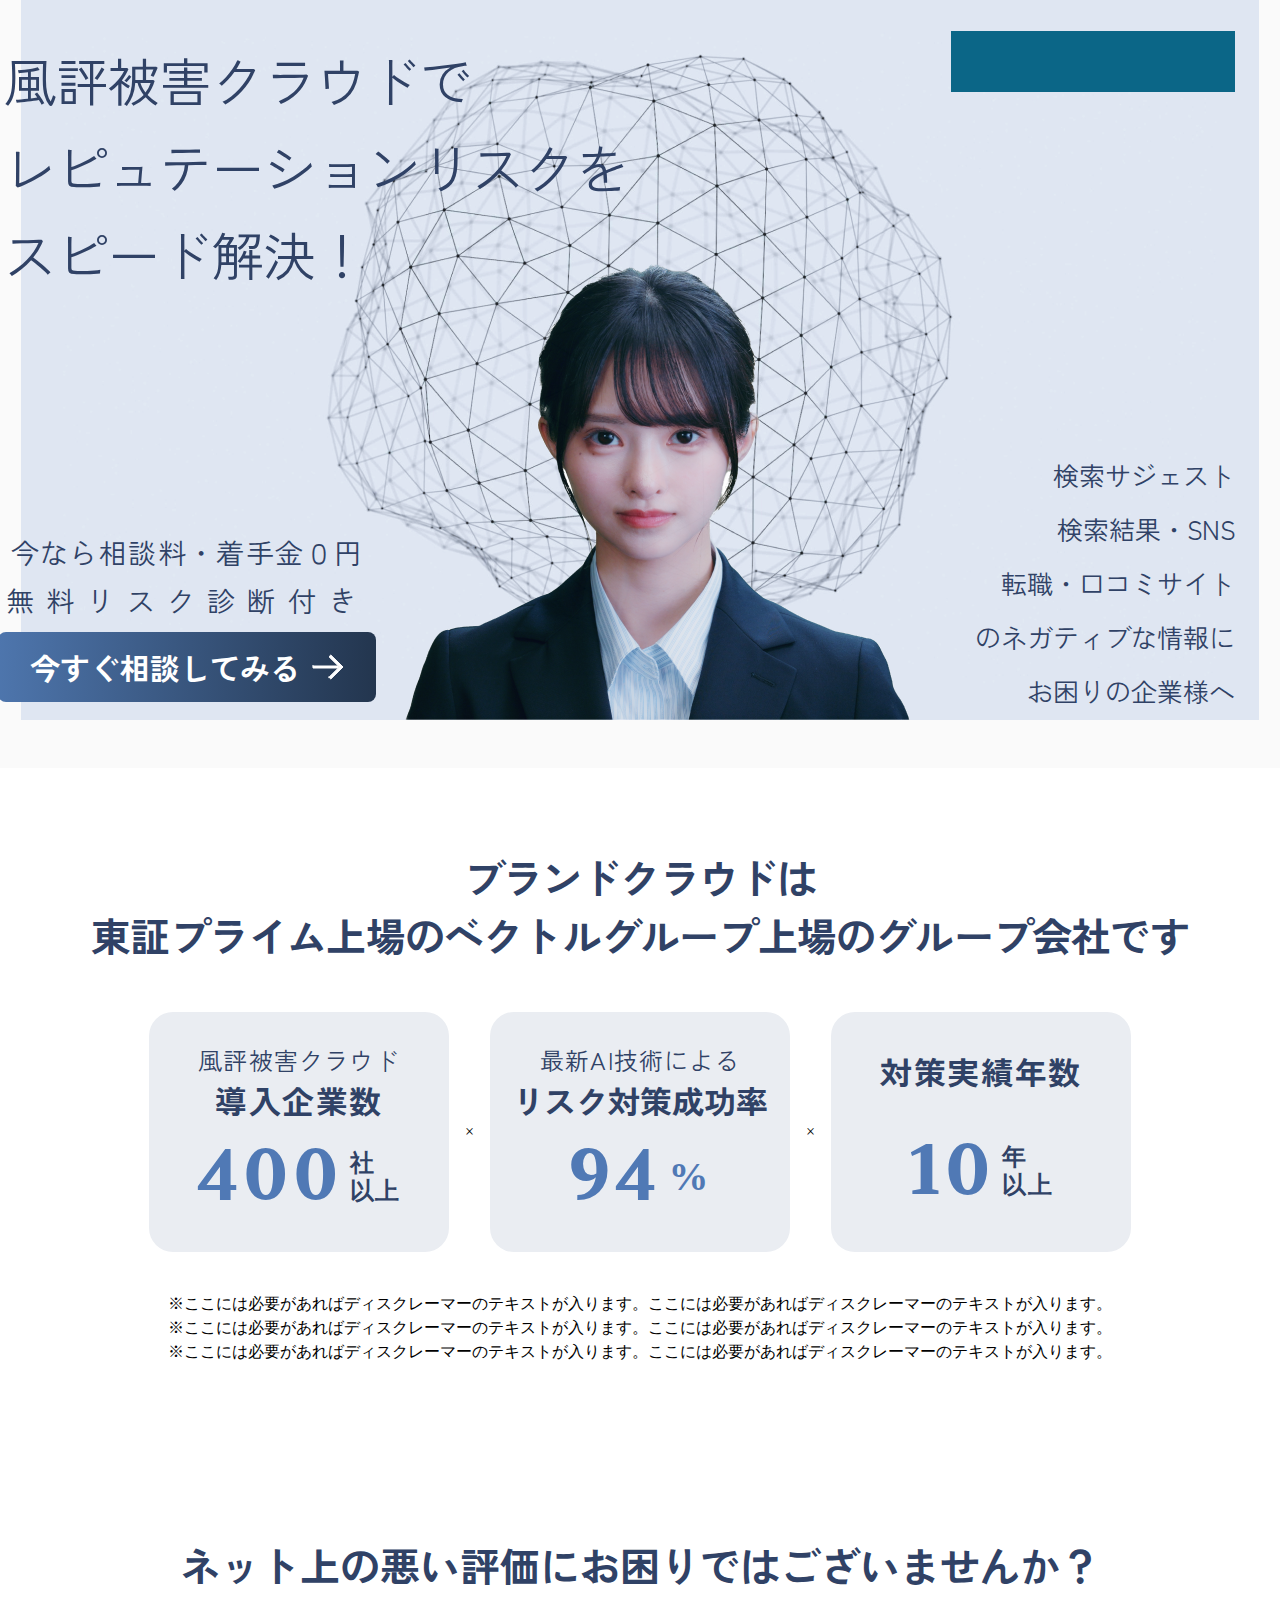
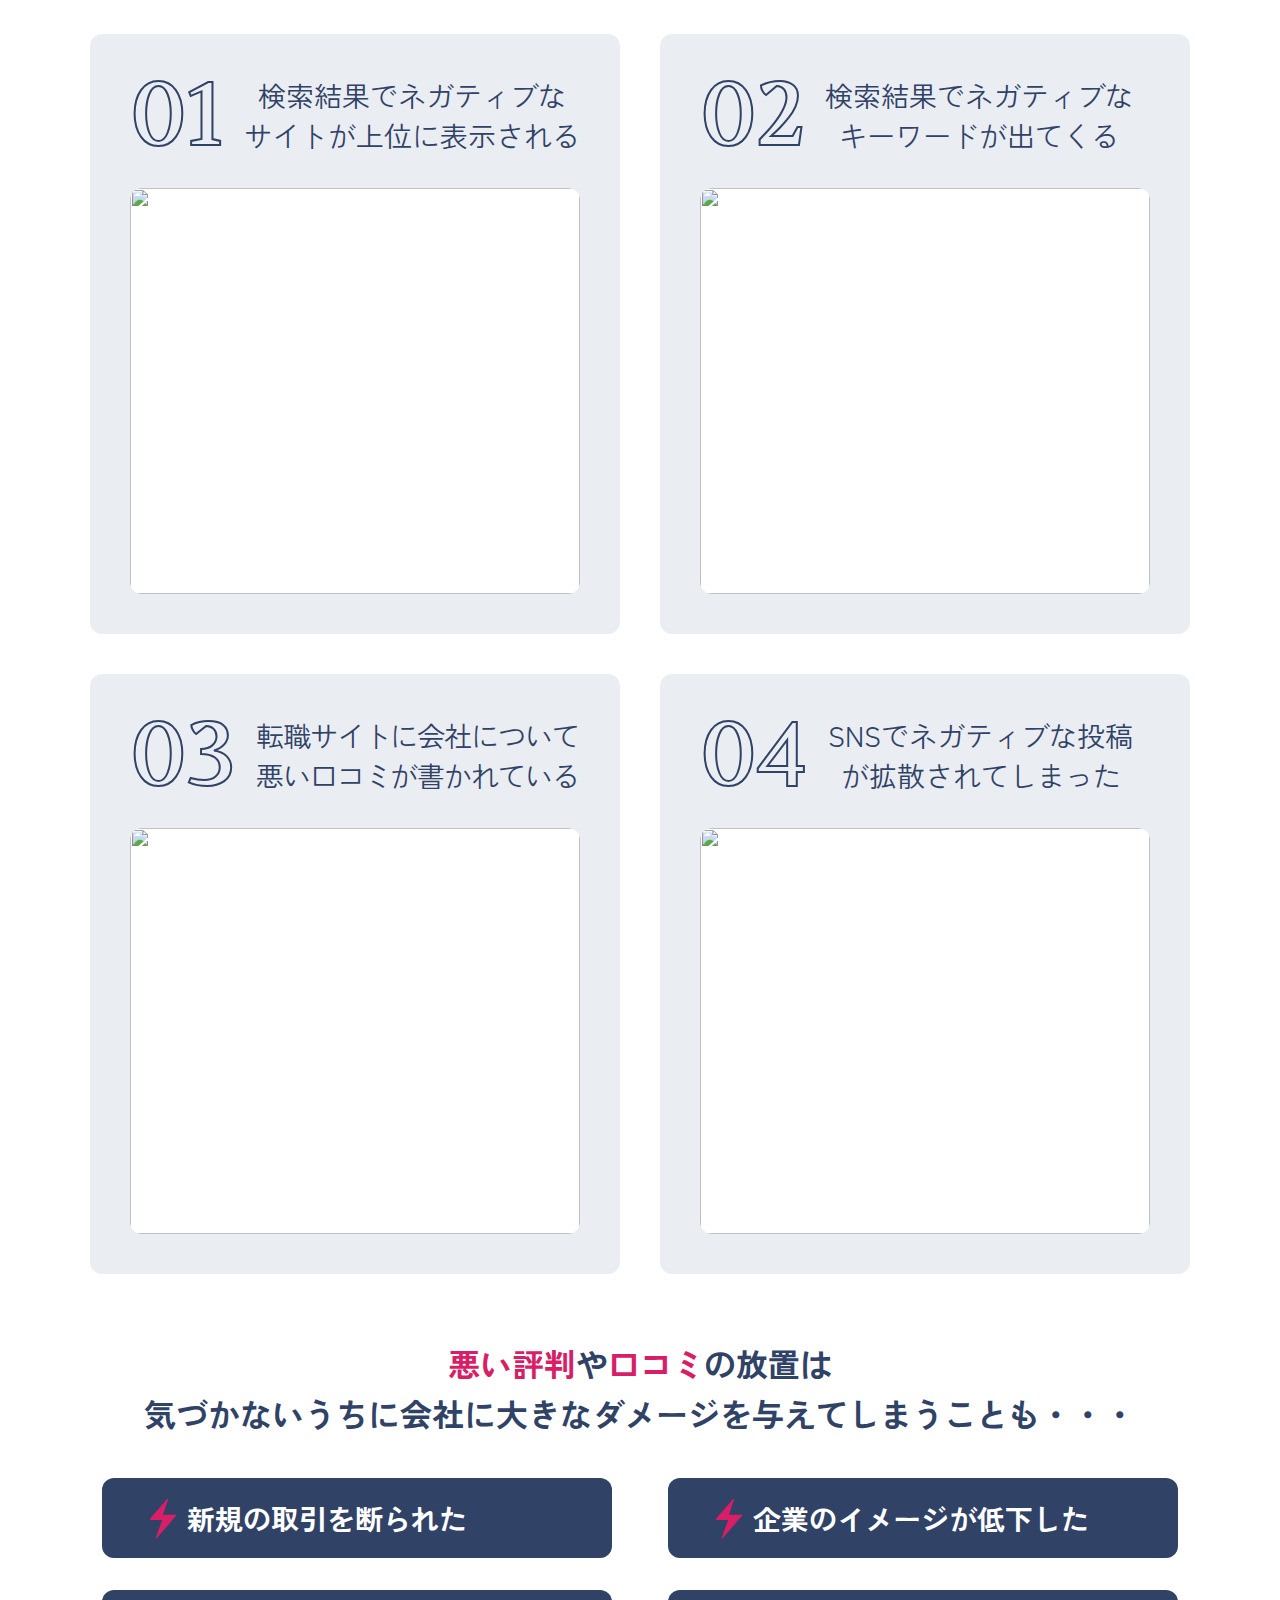
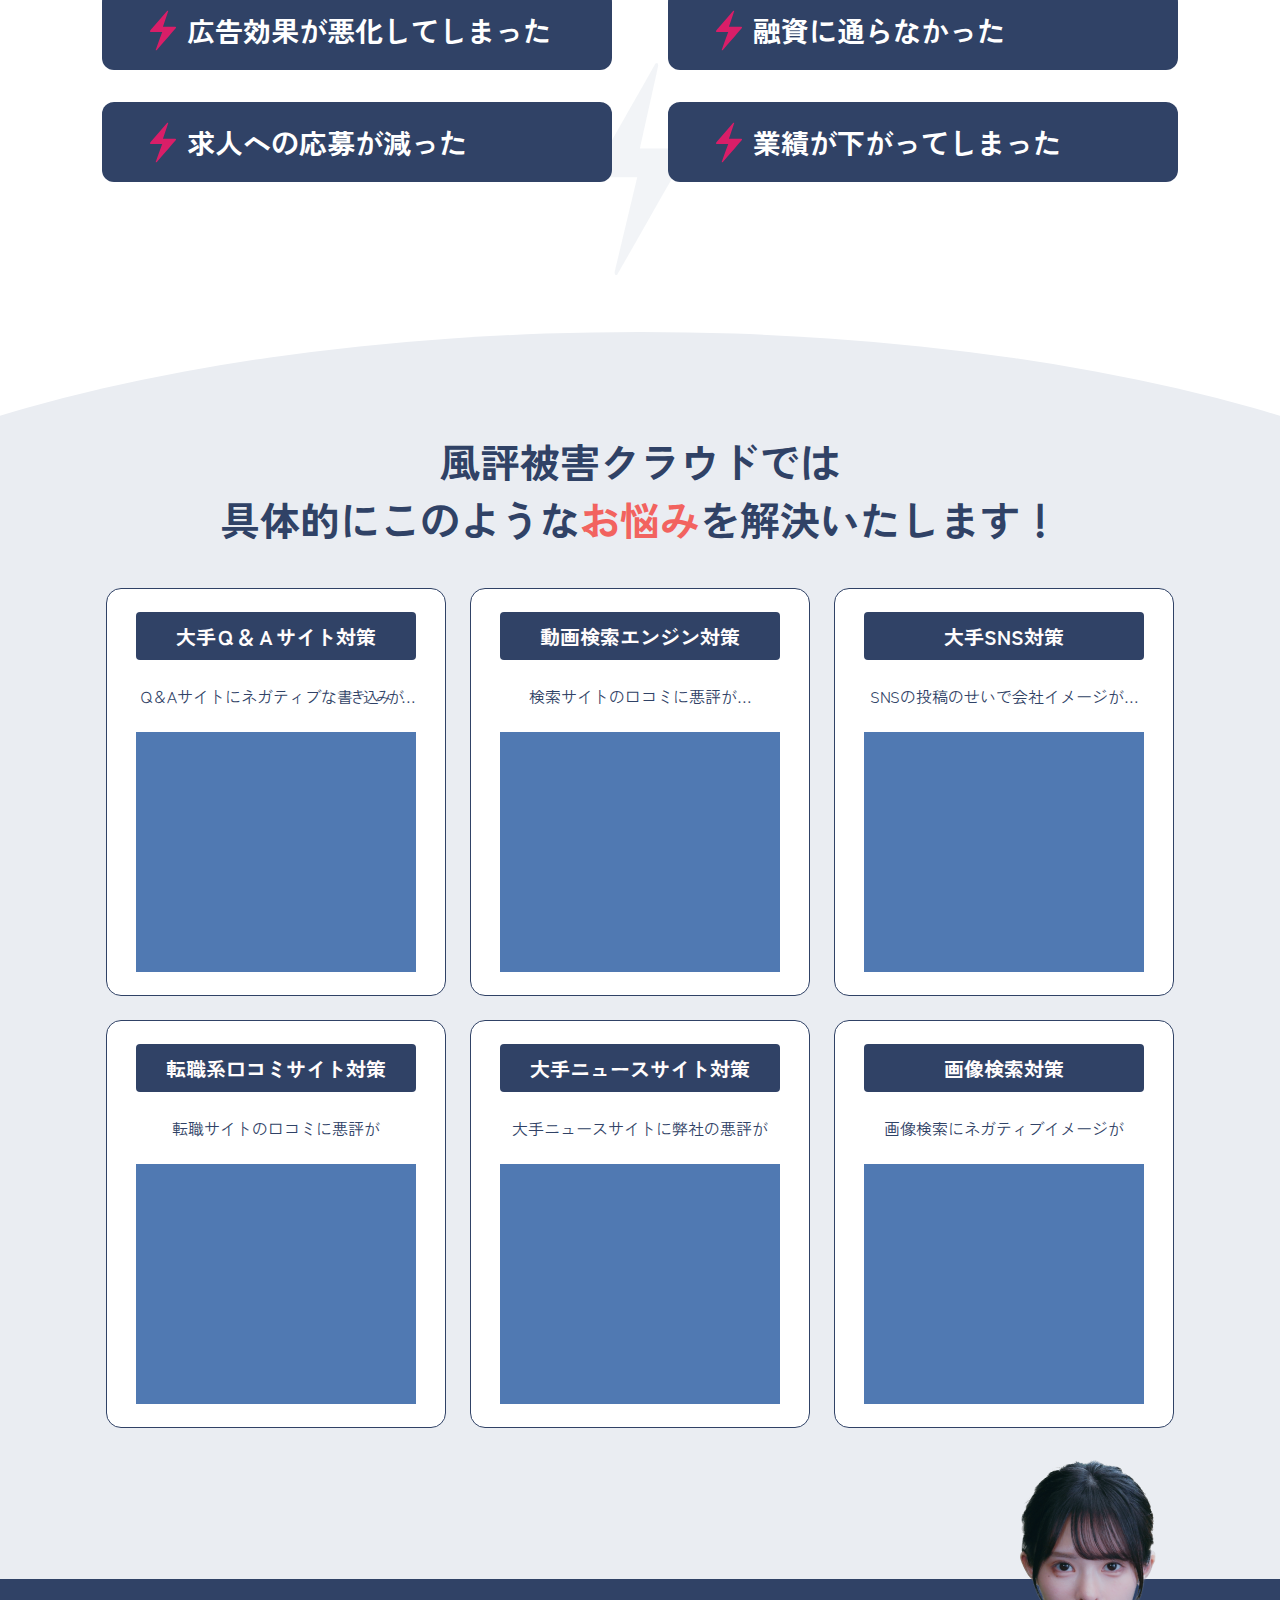
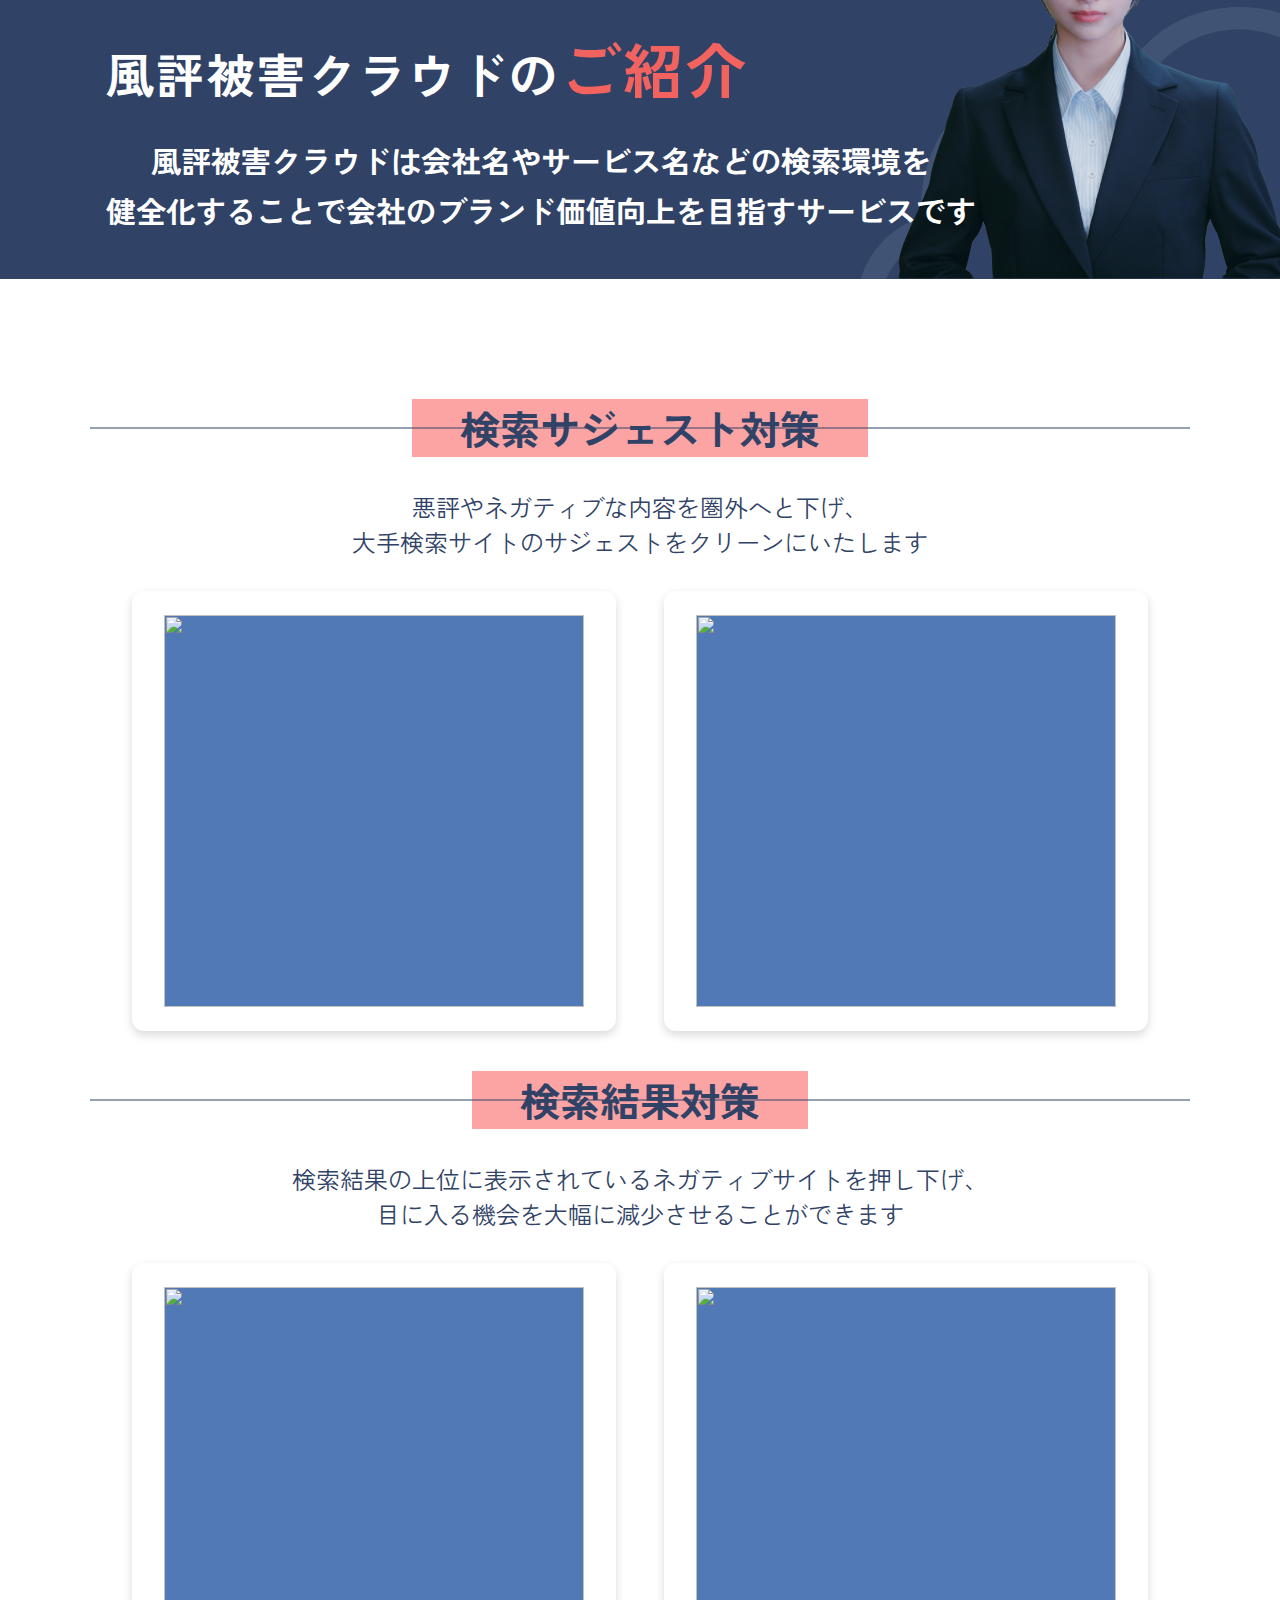
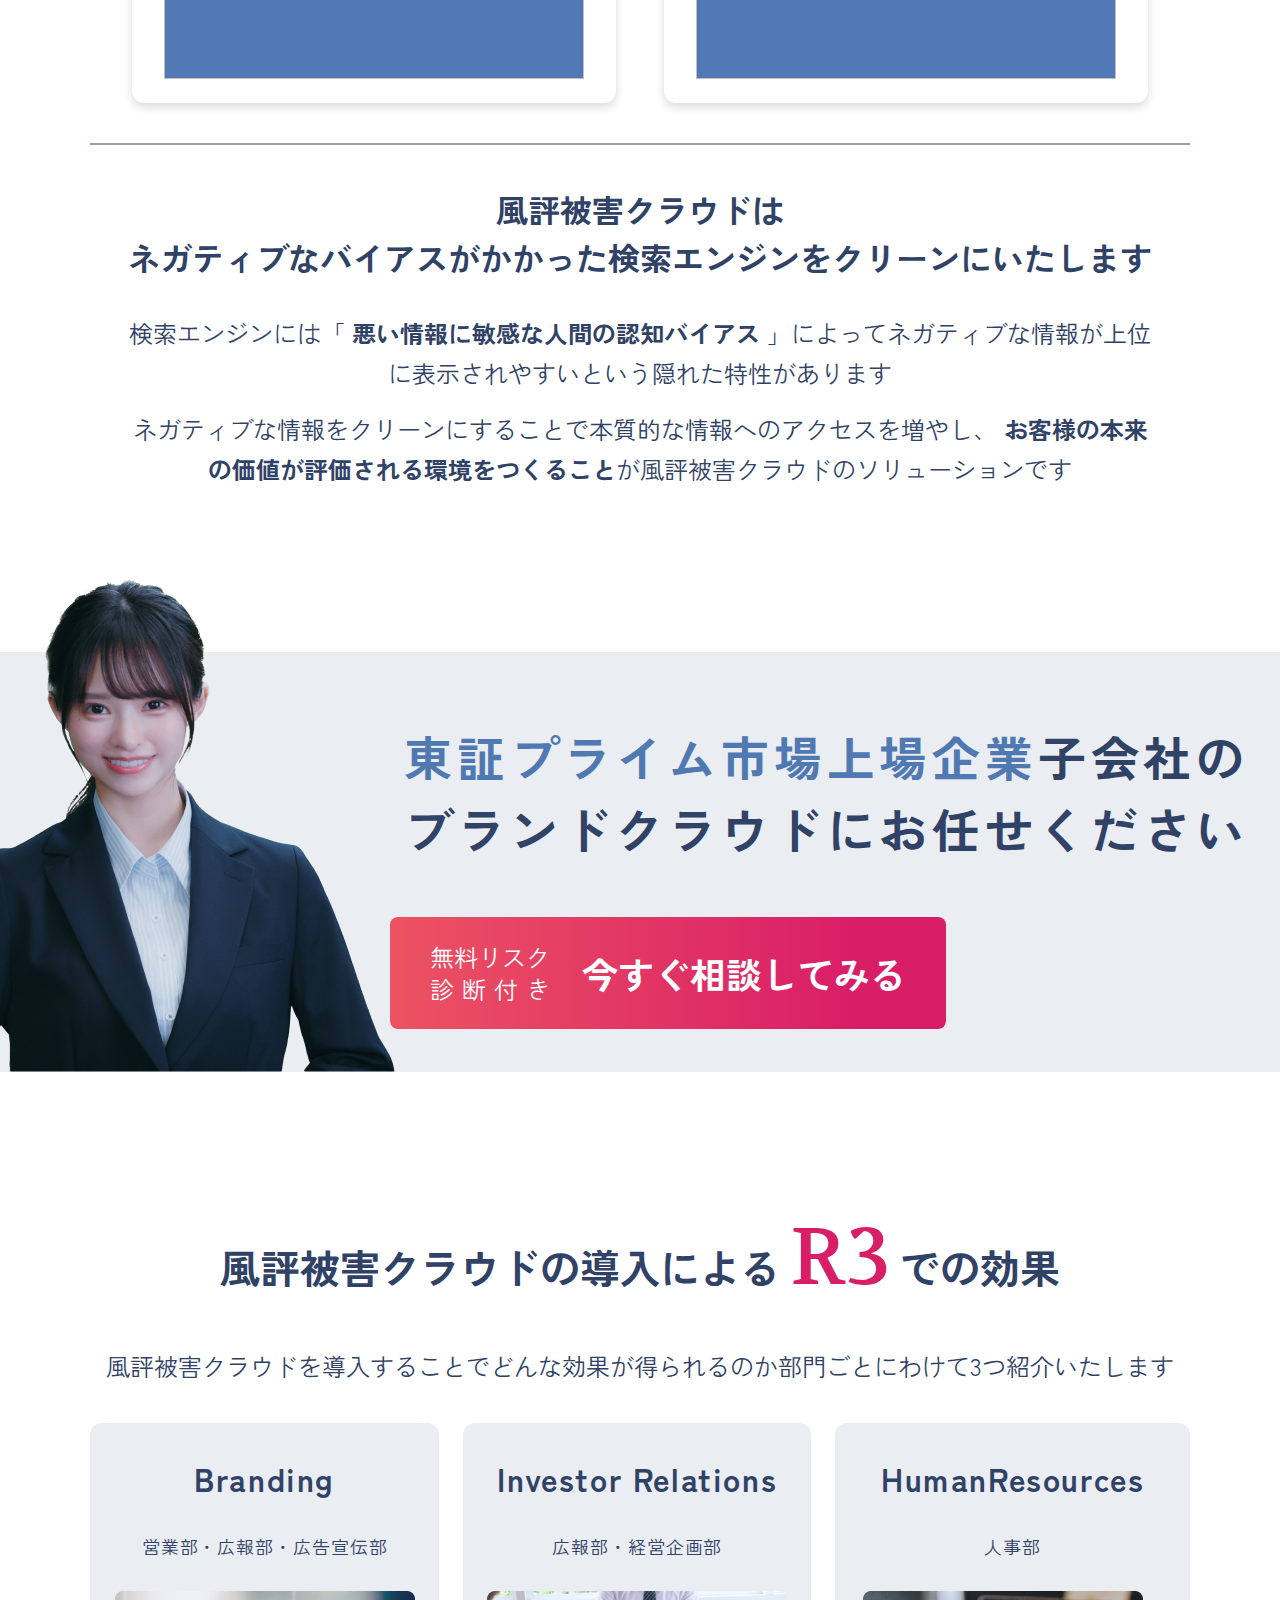
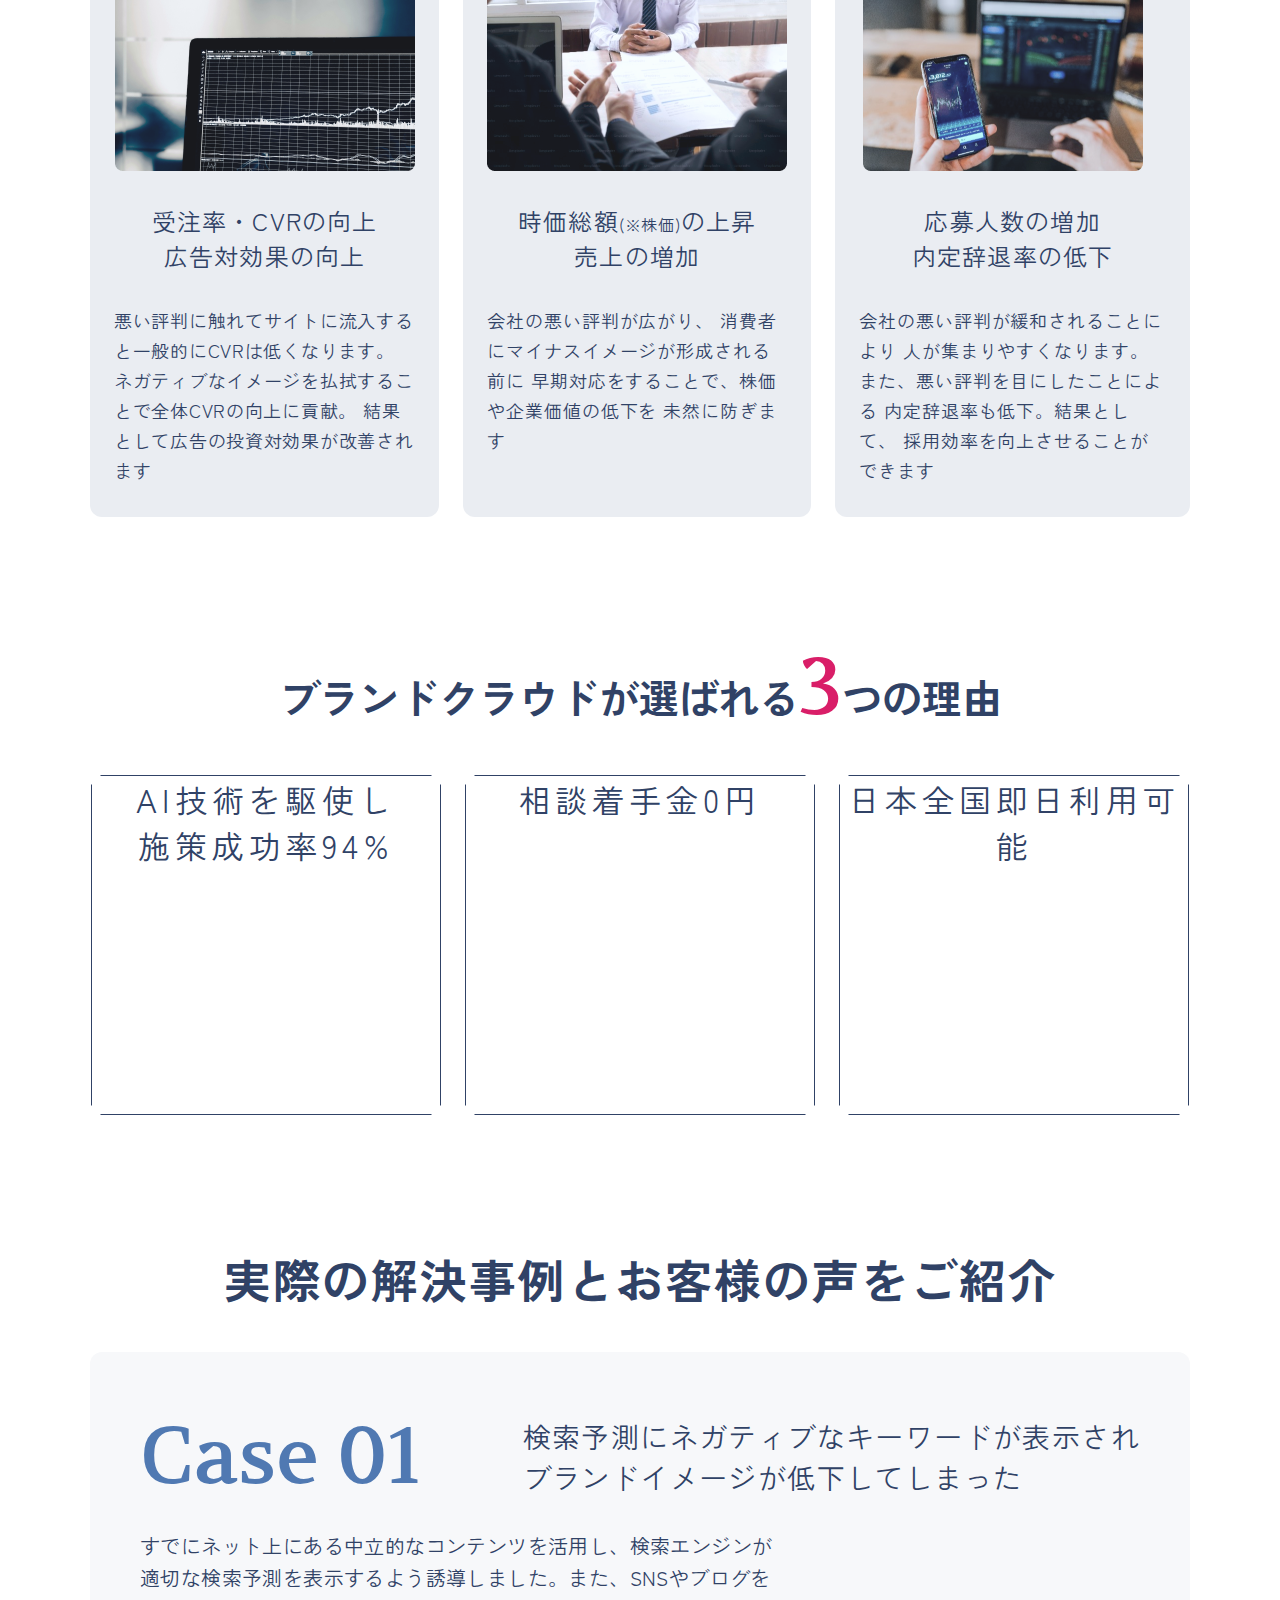
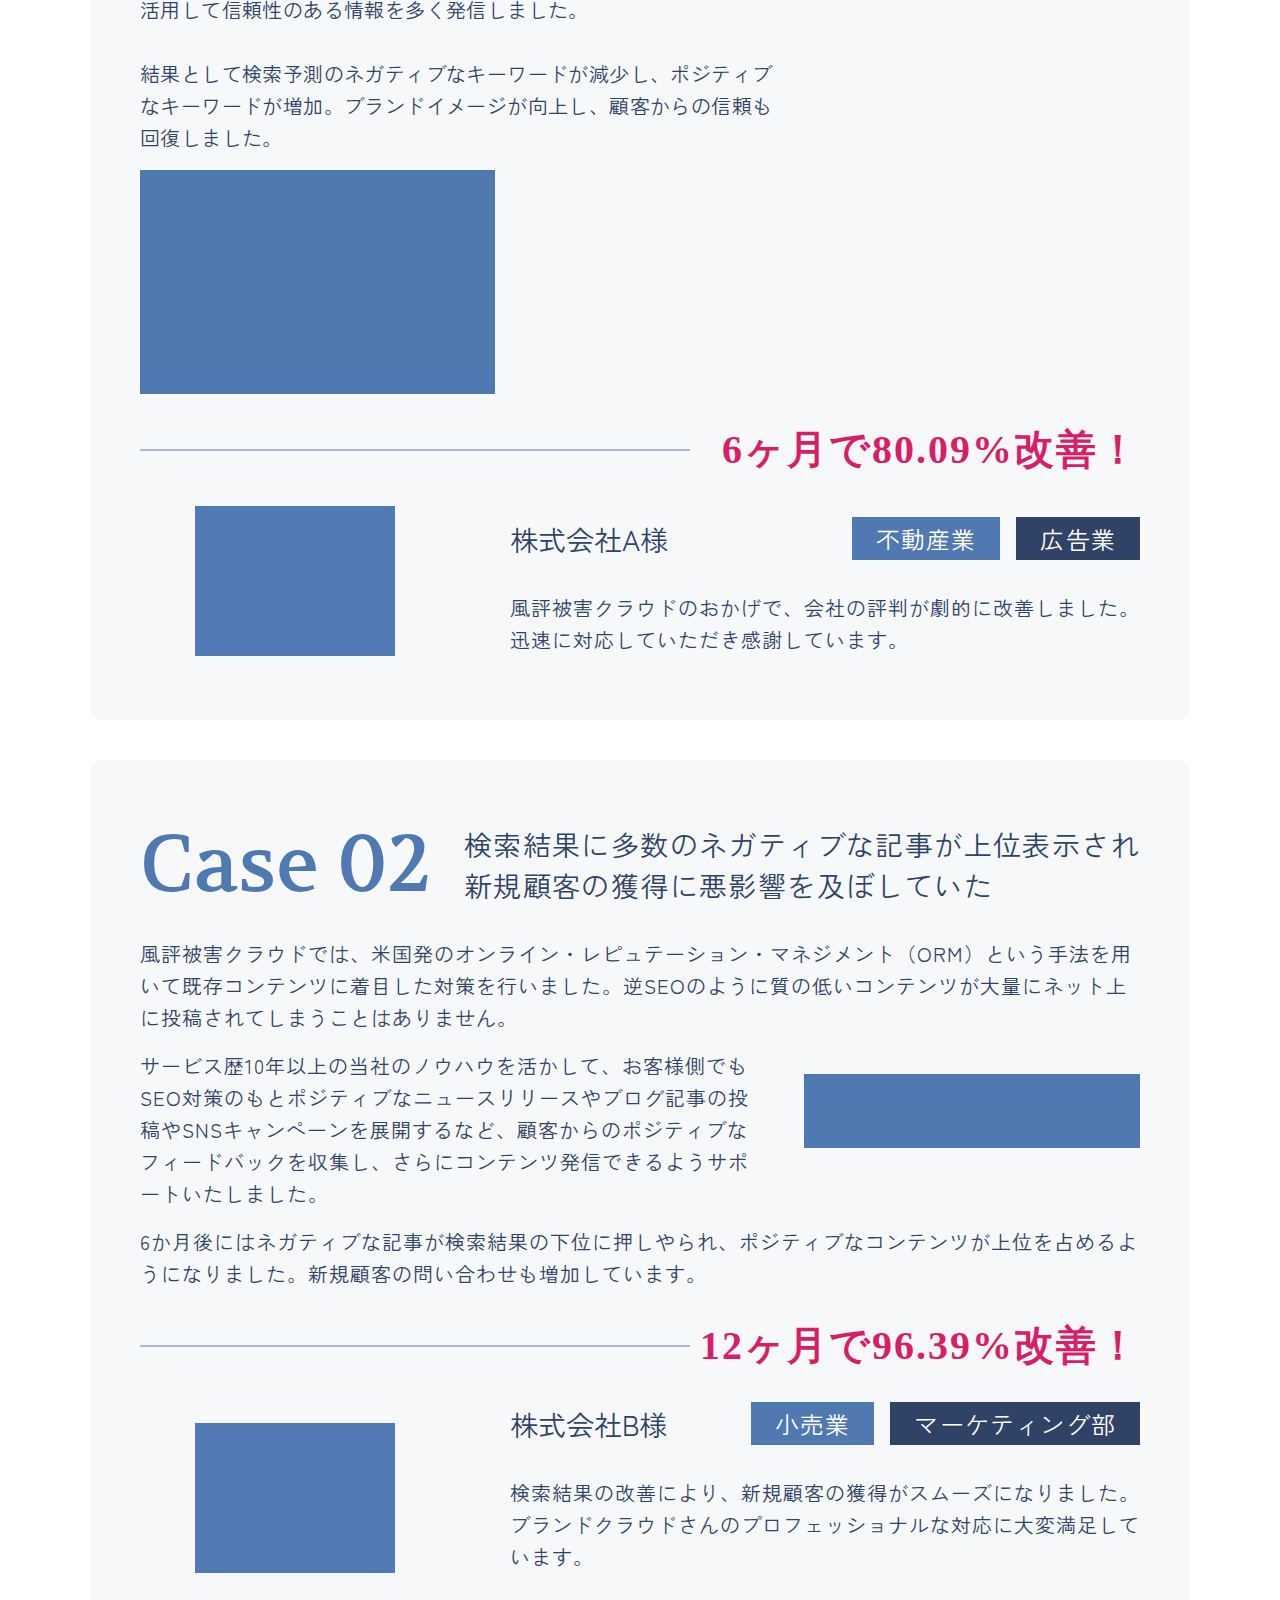
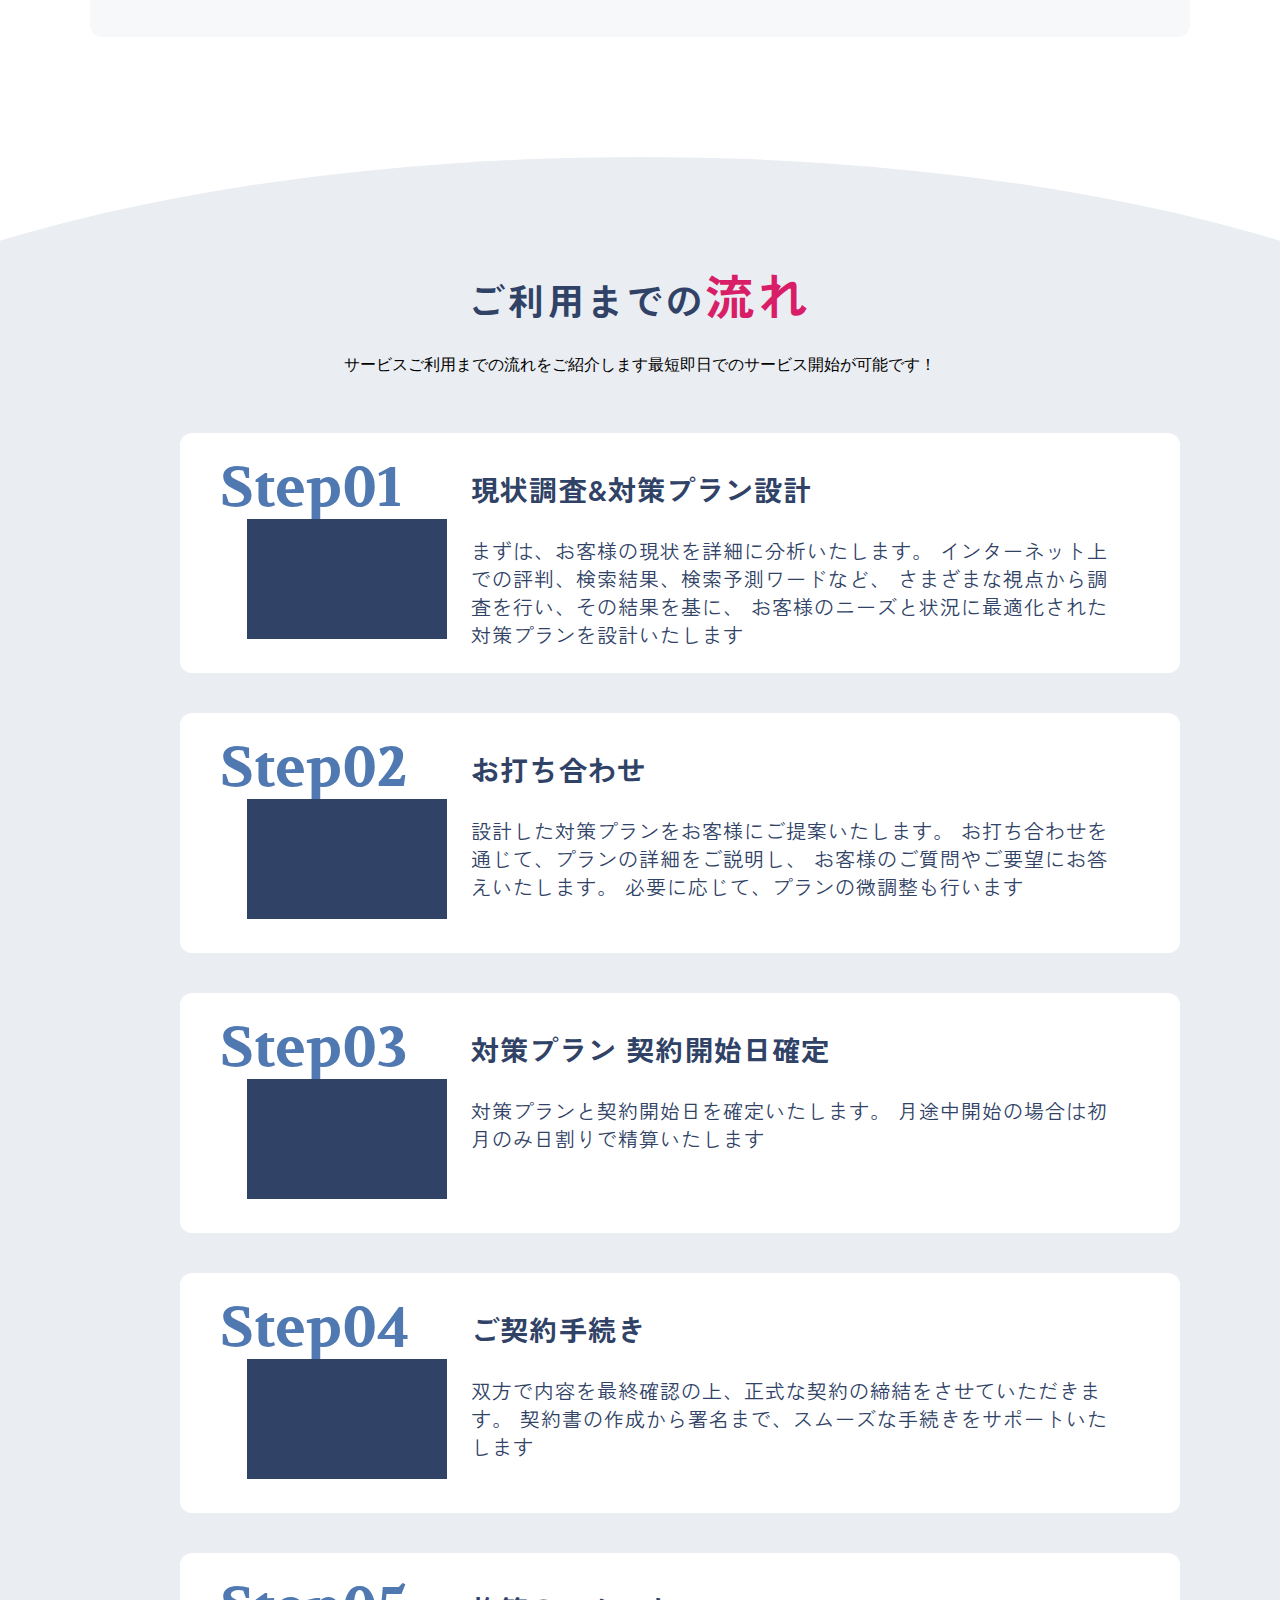
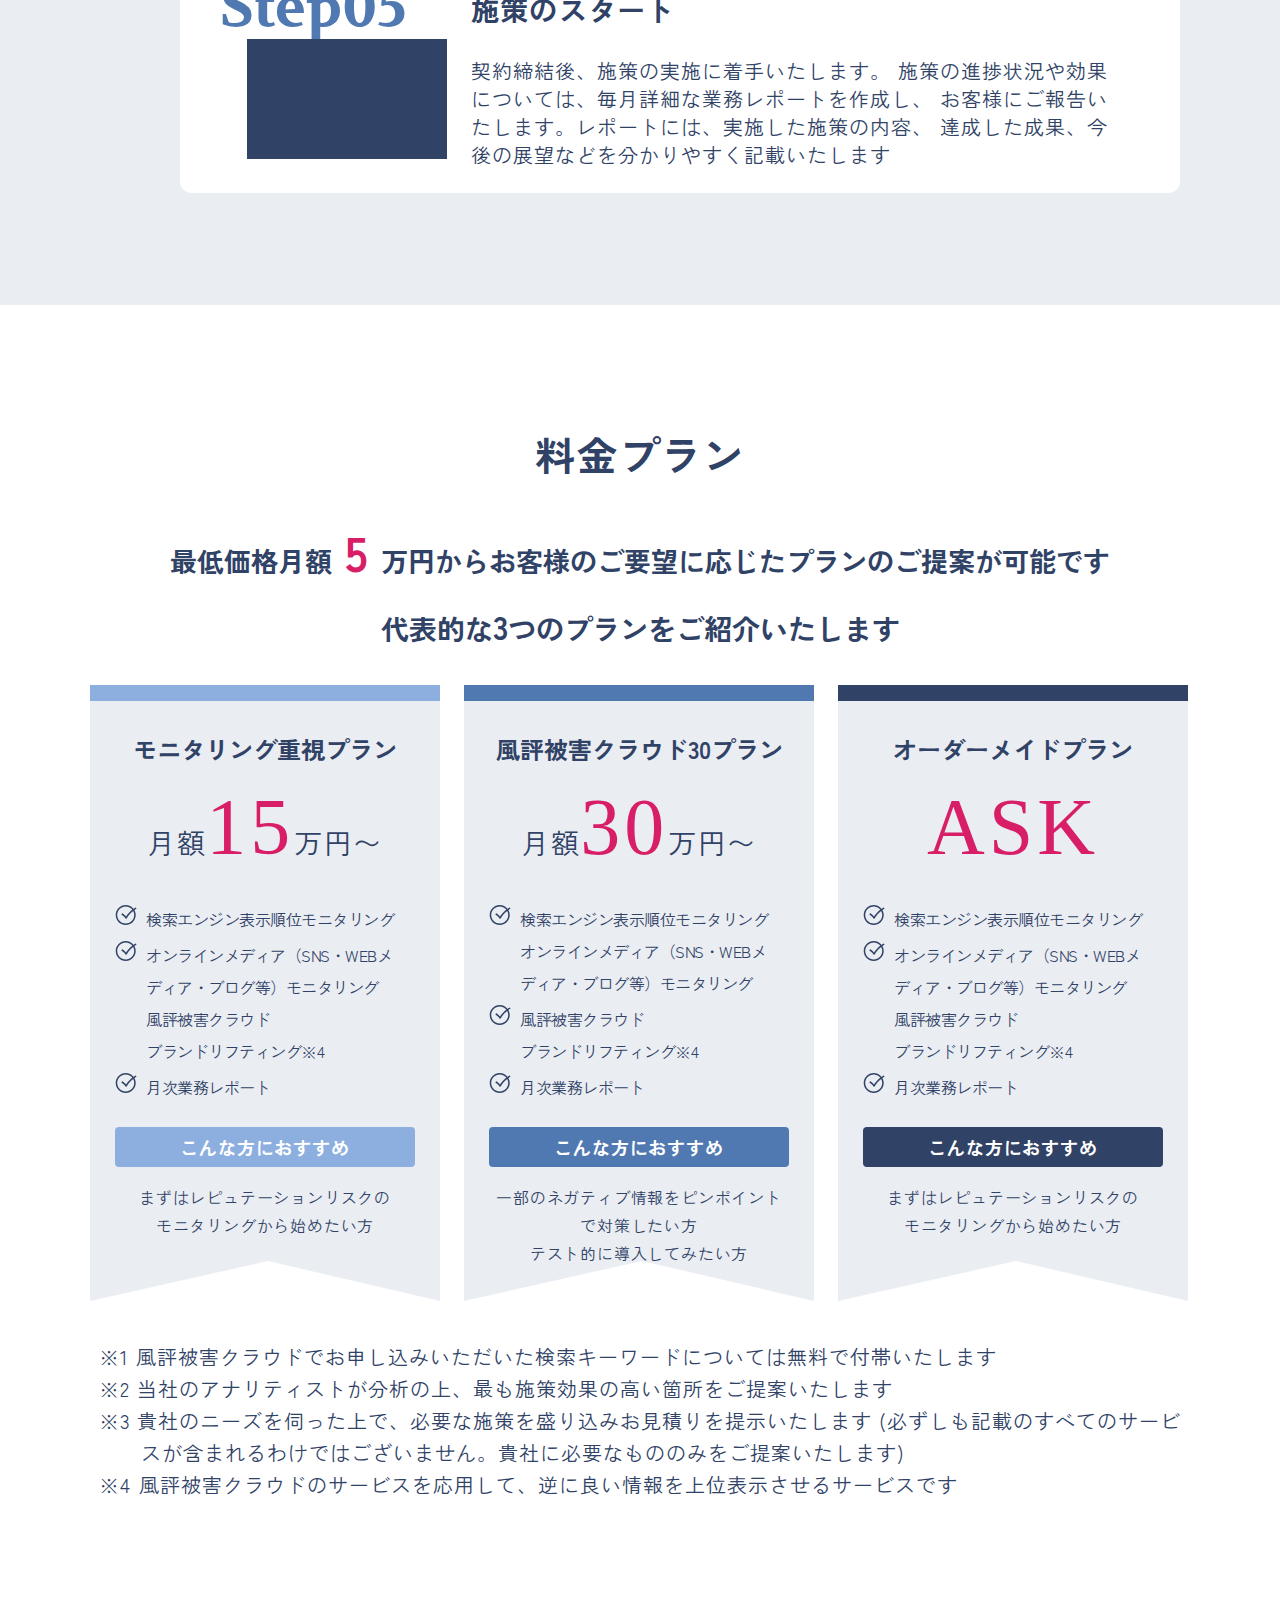
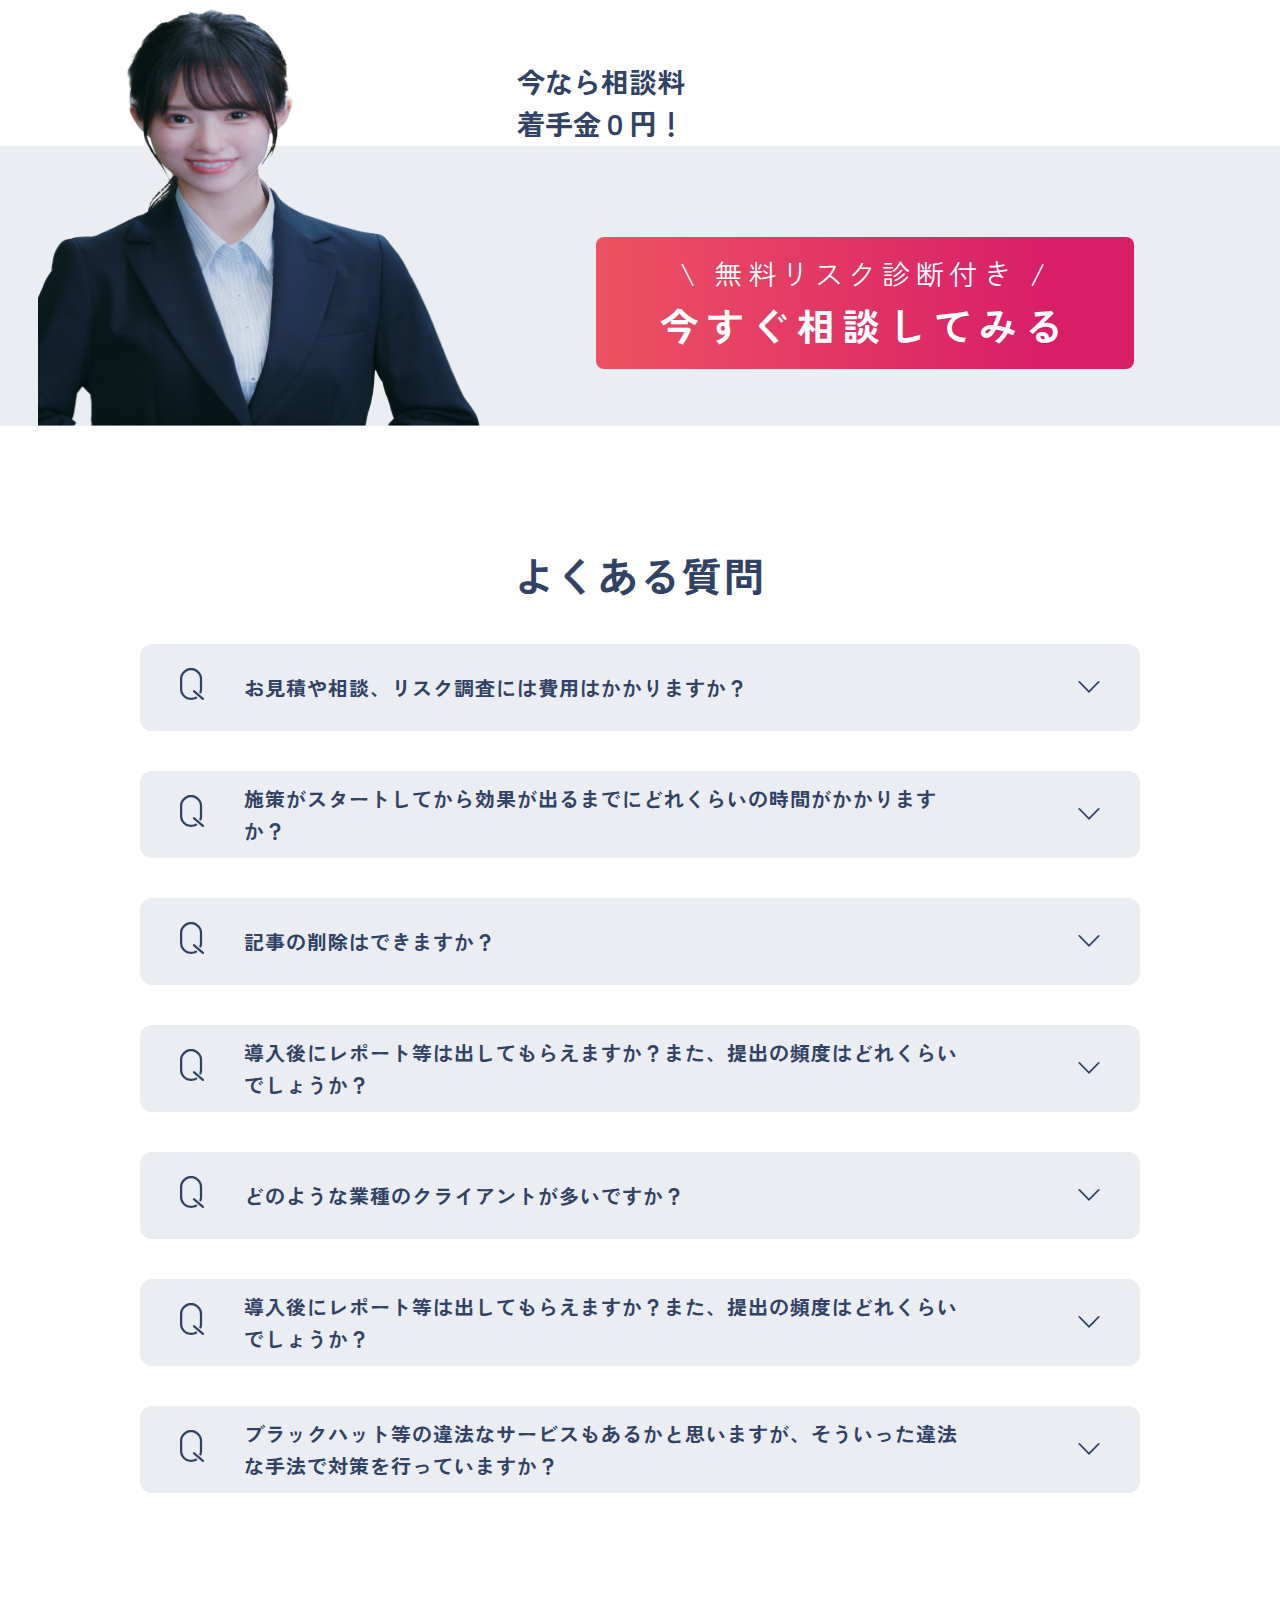
==== policy.html @ e7f0e15c "お問い合わせ部分以外のPC版完成" ====
<!DOCTYPE html>
<html lang="ja">

<head>
  <meta charset="UTF-8" />
  <meta name="viewport" content="width=device-width, initial-scale=1.0" />
  <title>風評被害クラウドサービス</title>
  <link rel="stylesheet" href="./normalize.css" />
  <link rel="stylesheet" href="./style.css" />
</head>

<body>
  <!-- クラス名、id名、要素の使い方等微妙なものがありましたらご指摘いただきたいです -->
  <main>
    <section id="top">
      <div class="top">
        <div class="top__container">
          <div class="top__container__title">
            <h1>
              風評被害クラウドで<br />
              レピュテーションリスクを<br />
              スピード解決！
            </h1>
          </div>
          <div class="top__container__logo">
            <img src="" alt="" />
          </div>
          <div class="top__container__cta-wrapper">
            <div class="top__container__cta-wrapper__text">
              <h3>今なら相談料・着手金０円</h3>
              <h3>無料リスク診断付き</h3>
            </div>
            <div class="cta-button">
              <button class="top__container__cta-wrapper__cta-button">
                <h2>今すぐ相談してみる</h2>
                <svg xmlns="http://www.w3.org/2000/svg" width="32" height="32" viewBox="0 0 32 32" fill="none">
                  <path fill-rule="evenodd" clip-rule="evenodd" d="M1 15L26.2003 15L26.2003 17L1 17L1 15Z" fill="white"
                    stroke="white" stroke-linecap="square" />
                  <path fill-rule="evenodd" clip-rule="evenodd"
                    d="M17 26.1999L27.3588 15.9992L17 5.80029L18.8128 4L31 15.9991L18.813 28L17 26.1999Z" fill="white"
                    stroke="white" stroke-linecap="square" />
                </svg>
              </button>
            </div>
          </div>
          <div class="top__container__acter">
            <img src="./images/acter.png" alt="" />
          </div>
          <div class="top__container__information">
            <h2>
              検索サジェスト<br />検索結果・SNS<br />転職・口コミサイト<br />
              のネガティブな情報に<br />お困りの企業様へ
            </h2>
          </div>
        </div>
      </div>
    </section>

    <section id="companyOverview">
      <div class="company-overview">
        <div class="company-overview__container">
          <div class="company-overview__container__title">
            <h2>
              ブランドクラウドは<br />
              東証プライム上場のベクトルグループ上場のグループ会社です
            </h2>
          </div>
          <div class="company-overview__container__stats">
            <ul class="company-overview__container__stats__cards">
              <li class="company-overview__container__stats__cards__card">
                <div class="company-overview__container__stats__cards__card__text">
                  <div class="company-overview__container__stats__cards__card__text__title">
                    <h3>
                      風評被害クラウド<br />
                      <span>導入企業数</span>
                    </h3>

                  </div>
                  <div class="company-overview__container__stats__cards__card__text__lower">
                    <div class="company-overview__container__stats__cards__card__text__lower__num">
                      <h4>400</h4>
                    </div>
                    <div class="company-overview__container__stats__cards__card__text__lower__unit">
                      <h4>社<br />以上</h4>
                    </div>
                  </div>
                </div>
              </li>
              <div class=".company-overview__container__stats__cards__card-connector">
                ×
              </div>
              <li class="company-overview__container__stats__cards__card">
                <div class="company-overview__container__stats__cards__card__text">
                  <div class="company-overview__container__stats__cards__card__text__title">
                    <h3>
                      最新AI技術による<br />
                      <span>リスク対策成功率</span>
                    </h3>

                  </div>

                  <div class="company-overview__container__stats__cards__card__text__lower">
                    <div class="company-overview__container__stats__cards__card__text__lower__num">
                      <h4>94</h4>
                    </div>
                    <div class="company-overview__container__stats__cards__card__text__lower__unit">
                      <h4>%</h4>
                    </div>
                  </div>
                </div>
              </li>
              <div class=".company-overview__container__stats__cards__card-connector">
                ×
              </div>
              <li class="company-overview__container__stats__cards__card">
                <div class="company-overview__container__stats__cards__card__text">
                  <div class="company-overview__container__stats__cards__card__text__title">
                    <h3>
                      <span>対策実績年数</span>
                    </h3>

                  </div>

                  <div class="company-overview__container__stats__cards__card__text__lower">
                    <div class="company-overview__container__stats__cards__card__text__lower__num">
                      <h4>10</h4>
                    </div>
                    <div class="company-overview__container__stats__cards__card__text__lower__unit">
                      <h4>年<br />以上</h4>
                    </div>
                  </div>
                </div>
              </li>
            </ul>
            <div class="company-overview__container__stats__disclaimer">
              <p>
                ※ここには必要があればディスクレーマーのテキストが入ります。ここには必要があればディスクレーマーのテキストが入ります。
              </p>
              <p>
                ※ここには必要があればディスクレーマーのテキストが入ります。ここには必要があればディスクレーマーのテキストが入ります。
              </p>
              <p>
                ※ここには必要があればディスクレーマーのテキストが入ります。ここには必要があればディスクレーマーのテキストが入ります。
              </p>
            </div>
          </div>
        </div>
      </div>
    </section>

    <section id="issue">
      <div class="issue">
        <div class="issue__container">
          <div class="issue__container__title">
            <h2>ネット上の悪い評価にお困りではございませんか？</h2>
          </div>
          <div class="issue__container__cards">
            <div class="issue__container__cards__card">
              <div class="issue__container__cards__card__title">
                <div class="issue__container__cards__card__title__num">
                  <h3>01</h3>
                </div>
                <div class="issue__container__cards__card__title__text">
                  <h3>
                    <span>検索結果でネガティブな</span><br />
                    サイトが上位に表示される
                  </h3>
                </div>
              </div>
              <div class="issue__container__cards__card__image">
                <img src="./images/issue1.png" alt="" />
              </div>
            </div>
            <div class="issue__container__cards__card">
              <div class="issue__container__cards__card__title">
                <div class="issue__container__cards__card__title__num">
                  <h3>02</h3>
                </div>
                <div class="issue__container__cards__card__title__text">
                  <h3>
                    検索結果でネガティブな<br />
                    <span>キーワードが出てくる</span>
                  </h3>
                </div>
              </div>
              <div class="issue__container__cards__card__image">
                <img src="./images/issue1.png" alt="" />
              </div>
            </div>
            <div class="issue__container__cards__card">
              <div class="issue__container__cards__card__title">
                <div class="issue__container__cards__card__title__num">
                  <h3>03</h3>
                </div>
                <div class="issue__container__cards__card__title__text">
                  <h3>
                    転職サイトに会社について<br />
                    悪い口コミが書かれている
                  </h3>
                </div>
              </div>
              <div class="issue__container__cards__card__image">
                <img src="./images/issue1.png" alt="" />
              </div>
            </div>
            <div class="issue__container__cards__card">
              <div class="issue__container__cards__card__title">
                <div class="issue__container__cards__card__title__num">
                  <h3>04</h3>
                </div>
                <div class="issue__container__cards__card__title__text">
                  <h3>
                    SNSでネガティブな投稿<br />
                    <span>が拡散されてしまった</span>
                  </h3>
                </div>
              </div>
              <div class="issue__container__cards__card__image">
                <img src="./images/issue1.png" alt="" />
              </div>
            </div>
          </div>
        </div>
        <div class="issue__impact">
          <div class="issue__impact__container">
            <div class="issue__impact__container__title">
              <h2>
                <span>悪い評判</span>や<span>口コミ</span>の放置は<br />
                気づかないうちに会社に大きなダメージを与えてしまうことも・・・
              </h2>
            </div>
            <div class="issue__impact__container__items">
              <div class="issue__impact__container__items__item">
                <div class="issue__impact__container__items__item__image">
                  <svg xmlns="http://www.w3.org/2000/svg" width="27" height="41" viewBox="0 0 27 41" fill="none">
                    <g clip-path="url(#clip0_27_1546)">
                      <path
                        d="M12.9869 16.6385C13.2203 16.6385 13.3886 16.6385 13.5585 16.6385C17.3361 16.6385 21.1153 16.6385 24.8928 16.6385C25.663 16.6385 26.1282 17.0745 26.0139 17.7214C25.9726 17.9513 25.8249 18.1844 25.6677 18.3667C23.3256 21.0699 20.9755 23.7653 18.6255 26.4621C14.6367 31.0394 10.6479 35.6151 6.65918 40.1908C6.58138 40.2796 6.50992 40.408 6.41147 40.4381C6.24792 40.4857 6.01609 40.5364 5.90335 40.4572C5.77473 40.3652 5.72233 40.1401 5.68105 39.9625C5.6604 39.8753 5.74139 39.7659 5.77791 39.6676C7.85962 33.9646 9.94133 28.2617 12.0215 22.5571C12.0754 22.4113 12.1231 22.2638 12.1993 22.0434C11.9929 22.0434 11.842 22.0434 11.6912 22.0434C8.24389 22.0434 4.79501 22.0434 1.34772 22.0434C1.21592 22.0434 1.08254 22.0466 0.952333 22.0371C0.552186 22.0101 0.239373 21.8389 0.0821731 21.4568C-0.0797909 21.0636 0.0107184 20.7148 0.288598 20.3977C1.05237 19.5241 1.81138 18.6426 2.57197 17.7658C7.47535 12.1167 12.3819 6.46611 17.2885 0.817053C17.3488 0.747292 17.398 0.637894 17.4727 0.615698C17.6696 0.557035 17.9316 0.447637 18.0681 0.528496C18.2015 0.606185 18.3063 0.921695 18.2587 1.08341C17.9824 2.00299 17.6584 2.90988 17.3472 3.81995C15.9372 7.94377 14.5256 12.0676 13.1139 16.193C13.0726 16.3151 13.0425 16.4419 12.9869 16.6401V16.6385Z"
                        fill="#D91E68" />
                    </g>
                    <defs>
                      <clipPath id="clip0_27_1546">
                        <rect width="26.0317" height="40" fill="white" transform="translate(0 0.5)" />
                      </clipPath>
                    </defs>
                  </svg>
                </div>
                <div class="issue__impact__container__items__item__text">
                  <p>新規の取引を断られた</p>
                </div>
              </div>
              <div class="issue__impact__container__items__item">
                <div class="issue__impact__container__items__item__image">
                  <svg xmlns="http://www.w3.org/2000/svg" width="27" height="41" viewBox="0 0 27 41" fill="none">
                    <g clip-path="url(#clip0_27_1546)">
                      <path
                        d="M12.9869 16.6385C13.2203 16.6385 13.3886 16.6385 13.5585 16.6385C17.3361 16.6385 21.1153 16.6385 24.8928 16.6385C25.663 16.6385 26.1282 17.0745 26.0139 17.7214C25.9726 17.9513 25.8249 18.1844 25.6677 18.3667C23.3256 21.0699 20.9755 23.7653 18.6255 26.4621C14.6367 31.0394 10.6479 35.6151 6.65918 40.1908C6.58138 40.2796 6.50992 40.408 6.41147 40.4381C6.24792 40.4857 6.01609 40.5364 5.90335 40.4572C5.77473 40.3652 5.72233 40.1401 5.68105 39.9625C5.6604 39.8753 5.74139 39.7659 5.77791 39.6676C7.85962 33.9646 9.94133 28.2617 12.0215 22.5571C12.0754 22.4113 12.1231 22.2638 12.1993 22.0434C11.9929 22.0434 11.842 22.0434 11.6912 22.0434C8.24389 22.0434 4.79501 22.0434 1.34772 22.0434C1.21592 22.0434 1.08254 22.0466 0.952333 22.0371C0.552186 22.0101 0.239373 21.8389 0.0821731 21.4568C-0.0797909 21.0636 0.0107184 20.7148 0.288598 20.3977C1.05237 19.5241 1.81138 18.6426 2.57197 17.7658C7.47535 12.1167 12.3819 6.46611 17.2885 0.817053C17.3488 0.747292 17.398 0.637894 17.4727 0.615698C17.6696 0.557035 17.9316 0.447637 18.0681 0.528496C18.2015 0.606185 18.3063 0.921695 18.2587 1.08341C17.9824 2.00299 17.6584 2.90988 17.3472 3.81995C15.9372 7.94377 14.5256 12.0676 13.1139 16.193C13.0726 16.3151 13.0425 16.4419 12.9869 16.6401V16.6385Z"
                        fill="#D91E68" />
                    </g>
                    <defs>
                      <clipPath id="clip0_27_1546">
                        <rect width="26.0317" height="40" fill="white" transform="translate(0 0.5)" />
                      </clipPath>
                    </defs>
                  </svg>
                </div>
                <div class="issue__impact__container__items__item__text">
                  <p>企業のイメージが低下した</p>
                </div>
              </div>
              <div class="issue__impact__container__items__item">
                <div class="issue__impact__container__items__item__image">
                  <svg xmlns="http://www.w3.org/2000/svg" width="27" height="41" viewBox="0 0 27 41" fill="none">
                    <g clip-path="url(#clip0_27_1546)">
                      <path
                        d="M12.9869 16.6385C13.2203 16.6385 13.3886 16.6385 13.5585 16.6385C17.3361 16.6385 21.1153 16.6385 24.8928 16.6385C25.663 16.6385 26.1282 17.0745 26.0139 17.7214C25.9726 17.9513 25.8249 18.1844 25.6677 18.3667C23.3256 21.0699 20.9755 23.7653 18.6255 26.4621C14.6367 31.0394 10.6479 35.6151 6.65918 40.1908C6.58138 40.2796 6.50992 40.408 6.41147 40.4381C6.24792 40.4857 6.01609 40.5364 5.90335 40.4572C5.77473 40.3652 5.72233 40.1401 5.68105 39.9625C5.6604 39.8753 5.74139 39.7659 5.77791 39.6676C7.85962 33.9646 9.94133 28.2617 12.0215 22.5571C12.0754 22.4113 12.1231 22.2638 12.1993 22.0434C11.9929 22.0434 11.842 22.0434 11.6912 22.0434C8.24389 22.0434 4.79501 22.0434 1.34772 22.0434C1.21592 22.0434 1.08254 22.0466 0.952333 22.0371C0.552186 22.0101 0.239373 21.8389 0.0821731 21.4568C-0.0797909 21.0636 0.0107184 20.7148 0.288598 20.3977C1.05237 19.5241 1.81138 18.6426 2.57197 17.7658C7.47535 12.1167 12.3819 6.46611 17.2885 0.817053C17.3488 0.747292 17.398 0.637894 17.4727 0.615698C17.6696 0.557035 17.9316 0.447637 18.0681 0.528496C18.2015 0.606185 18.3063 0.921695 18.2587 1.08341C17.9824 2.00299 17.6584 2.90988 17.3472 3.81995C15.9372 7.94377 14.5256 12.0676 13.1139 16.193C13.0726 16.3151 13.0425 16.4419 12.9869 16.6401V16.6385Z"
                        fill="#D91E68" />
                    </g>
                    <defs>
                      <clipPath id="clip0_27_1546">
                        <rect width="26.0317" height="40" fill="white" transform="translate(0 0.5)" />
                      </clipPath>
                    </defs>
                  </svg>
                </div>
                <div class="issue__impact__container__items__item__text">
                  <p>広告効果が悪化してしまった</p>
                </div>
              </div>
              <div class="issue__impact__container__items__item">
                <div class="issue__impact__container__items__item__image">
                  <svg xmlns="http://www.w3.org/2000/svg" width="27" height="41" viewBox="0 0 27 41" fill="none">
                    <g clip-path="url(#clip0_27_1546)">
                      <path
                        d="M12.9869 16.6385C13.2203 16.6385 13.3886 16.6385 13.5585 16.6385C17.3361 16.6385 21.1153 16.6385 24.8928 16.6385C25.663 16.6385 26.1282 17.0745 26.0139 17.7214C25.9726 17.9513 25.8249 18.1844 25.6677 18.3667C23.3256 21.0699 20.9755 23.7653 18.6255 26.4621C14.6367 31.0394 10.6479 35.6151 6.65918 40.1908C6.58138 40.2796 6.50992 40.408 6.41147 40.4381C6.24792 40.4857 6.01609 40.5364 5.90335 40.4572C5.77473 40.3652 5.72233 40.1401 5.68105 39.9625C5.6604 39.8753 5.74139 39.7659 5.77791 39.6676C7.85962 33.9646 9.94133 28.2617 12.0215 22.5571C12.0754 22.4113 12.1231 22.2638 12.1993 22.0434C11.9929 22.0434 11.842 22.0434 11.6912 22.0434C8.24389 22.0434 4.79501 22.0434 1.34772 22.0434C1.21592 22.0434 1.08254 22.0466 0.952333 22.0371C0.552186 22.0101 0.239373 21.8389 0.0821731 21.4568C-0.0797909 21.0636 0.0107184 20.7148 0.288598 20.3977C1.05237 19.5241 1.81138 18.6426 2.57197 17.7658C7.47535 12.1167 12.3819 6.46611 17.2885 0.817053C17.3488 0.747292 17.398 0.637894 17.4727 0.615698C17.6696 0.557035 17.9316 0.447637 18.0681 0.528496C18.2015 0.606185 18.3063 0.921695 18.2587 1.08341C17.9824 2.00299 17.6584 2.90988 17.3472 3.81995C15.9372 7.94377 14.5256 12.0676 13.1139 16.193C13.0726 16.3151 13.0425 16.4419 12.9869 16.6401V16.6385Z"
                        fill="#D91E68" />
                    </g>
                    <defs>
                      <clipPath id="clip0_27_1546">
                        <rect width="26.0317" height="40" fill="white" transform="translate(0 0.5)" />
                      </clipPath>
                    </defs>
                  </svg>
                </div>
                <div class="issue__impact__container__items__item__text">
                  <p>融資に通らなかった</p>
                </div>
              </div>
              <div class="issue__impact__container__items__item">
                <div class="issue__impact__container__items__item__image">
                  <svg xmlns="http://www.w3.org/2000/svg" width="27" height="41" viewBox="0 0 27 41" fill="none">
                    <g clip-path="url(#clip0_27_1546)">
                      <path
                        d="M12.9869 16.6385C13.2203 16.6385 13.3886 16.6385 13.5585 16.6385C17.3361 16.6385 21.1153 16.6385 24.8928 16.6385C25.663 16.6385 26.1282 17.0745 26.0139 17.7214C25.9726 17.9513 25.8249 18.1844 25.6677 18.3667C23.3256 21.0699 20.9755 23.7653 18.6255 26.4621C14.6367 31.0394 10.6479 35.6151 6.65918 40.1908C6.58138 40.2796 6.50992 40.408 6.41147 40.4381C6.24792 40.4857 6.01609 40.5364 5.90335 40.4572C5.77473 40.3652 5.72233 40.1401 5.68105 39.9625C5.6604 39.8753 5.74139 39.7659 5.77791 39.6676C7.85962 33.9646 9.94133 28.2617 12.0215 22.5571C12.0754 22.4113 12.1231 22.2638 12.1993 22.0434C11.9929 22.0434 11.842 22.0434 11.6912 22.0434C8.24389 22.0434 4.79501 22.0434 1.34772 22.0434C1.21592 22.0434 1.08254 22.0466 0.952333 22.0371C0.552186 22.0101 0.239373 21.8389 0.0821731 21.4568C-0.0797909 21.0636 0.0107184 20.7148 0.288598 20.3977C1.05237 19.5241 1.81138 18.6426 2.57197 17.7658C7.47535 12.1167 12.3819 6.46611 17.2885 0.817053C17.3488 0.747292 17.398 0.637894 17.4727 0.615698C17.6696 0.557035 17.9316 0.447637 18.0681 0.528496C18.2015 0.606185 18.3063 0.921695 18.2587 1.08341C17.9824 2.00299 17.6584 2.90988 17.3472 3.81995C15.9372 7.94377 14.5256 12.0676 13.1139 16.193C13.0726 16.3151 13.0425 16.4419 12.9869 16.6401V16.6385Z"
                        fill="#D91E68" />
                    </g>
                    <defs>
                      <clipPath id="clip0_27_1546">
                        <rect width="26.0317" height="40" fill="white" transform="translate(0 0.5)" />
                      </clipPath>
                    </defs>
                  </svg>
                </div>
                <div class="issue__impact__container__items__item__text">
                  <p>求人への応募が減った</p>
                </div>
              </div>
              <div class="issue__impact__container__items__item">
                <div class="issue__impact__container__items__item__image">
                  <svg xmlns="http://www.w3.org/2000/svg" width="27" height="41" viewBox="0 0 27 41" fill="none">
                    <g clip-path="url(#clip0_27_1546)">
                      <path
                        d="M12.9869 16.6385C13.2203 16.6385 13.3886 16.6385 13.5585 16.6385C17.3361 16.6385 21.1153 16.6385 24.8928 16.6385C25.663 16.6385 26.1282 17.0745 26.0139 17.7214C25.9726 17.9513 25.8249 18.1844 25.6677 18.3667C23.3256 21.0699 20.9755 23.7653 18.6255 26.4621C14.6367 31.0394 10.6479 35.6151 6.65918 40.1908C6.58138 40.2796 6.50992 40.408 6.41147 40.4381C6.24792 40.4857 6.01609 40.5364 5.90335 40.4572C5.77473 40.3652 5.72233 40.1401 5.68105 39.9625C5.6604 39.8753 5.74139 39.7659 5.77791 39.6676C7.85962 33.9646 9.94133 28.2617 12.0215 22.5571C12.0754 22.4113 12.1231 22.2638 12.1993 22.0434C11.9929 22.0434 11.842 22.0434 11.6912 22.0434C8.24389 22.0434 4.79501 22.0434 1.34772 22.0434C1.21592 22.0434 1.08254 22.0466 0.952333 22.0371C0.552186 22.0101 0.239373 21.8389 0.0821731 21.4568C-0.0797909 21.0636 0.0107184 20.7148 0.288598 20.3977C1.05237 19.5241 1.81138 18.6426 2.57197 17.7658C7.47535 12.1167 12.3819 6.46611 17.2885 0.817053C17.3488 0.747292 17.398 0.637894 17.4727 0.615698C17.6696 0.557035 17.9316 0.447637 18.0681 0.528496C18.2015 0.606185 18.3063 0.921695 18.2587 1.08341C17.9824 2.00299 17.6584 2.90988 17.3472 3.81995C15.9372 7.94377 14.5256 12.0676 13.1139 16.193C13.0726 16.3151 13.0425 16.4419 12.9869 16.6401V16.6385Z"
                        fill="#D91E68" />
                    </g>
                    <defs>
                      <clipPath id="clip0_27_1546">
                        <rect width="26.0317" height="40" fill="white" transform="translate(0 0.5)" />
                      </clipPath>
                    </defs>
                  </svg>
                </div>
                <div class="issue__impact__container__items__item__text">
                  <p>業績が下がってしまった</p>
                </div>
              </div>
            </div>
          </div>
        </div>
        <div class="issue__bg">
          <svg xmlns="http://www.w3.org/2000/svg" width="90" height="212" viewBox="0 0 90 212" fill="none">
            <path
              d="M44.8976 85.5382C45.7047 85.5382 46.2867 85.5382 46.8741 85.5382C59.9357 85.5382 73.0028 85.5382 86.0644 85.5382C88.7272 85.5382 90.3359 87.8491 89.9406 91.2776C89.7978 92.4961 89.2872 93.7314 88.7437 94.6977C80.6454 109.025 72.5196 123.311 64.3939 137.605C50.6021 161.865 36.8103 186.117 23.0185 210.369C22.7495 210.84 22.5024 211.52 22.162 211.68C21.5965 211.932 20.7949 212.201 20.4051 211.781C19.9603 211.293 19.7792 210.1 19.6364 209.159C19.565 208.697 19.845 208.117 19.9713 207.596C27.1692 177.369 34.3671 147.143 41.5594 116.908C41.7461 116.135 41.9108 115.353 42.1744 114.185C41.4606 114.185 40.939 114.185 40.4174 114.185C28.4979 114.185 16.5728 114.185 4.6532 114.185C4.1975 114.185 3.73631 114.202 3.2861 114.151C1.90252 114.008 0.82092 113.101 0.277374 111.076C-0.282644 108.992 0.0303074 107.143 0.991122 105.462C3.63199 100.832 6.25638 96.1599 8.88627 91.5129C25.8405 61.572 42.8058 31.6227 59.771 1.68173C59.9796 1.31198 60.1498 0.732156 60.4079 0.61451C61.0887 0.303588 61.9946 -0.276239 62.4668 0.152329C62.928 0.56409 63.2903 2.23634 63.1256 3.09348C62.1703 7.96739 61.0503 12.7741 59.9741 17.5976C55.0987 39.4545 50.2178 61.3115 45.3368 83.1768C45.1941 83.8239 45.0898 84.4962 44.8976 85.5466V85.5382Z"
              fill="#EAEDF2" fill-opacity="0.6" />
          </svg>
        </div>
      </div>
    </section>
    <!--------------以下PC Ver2で作成------------>
    <section id="problemSolving">
      <div class="problemSolving">
        <div class="problemSolving__bg-upper"></div>
        <div class="problemSolving__bg-lower"></div>
        <div class="problemSolving__container">
          <div class="problemSolving__container__title">
            <h2>
              風評被害クラウドでは<br />
              具体的にこのような<span>お悩み</span>を解決いたします！
            </h2>
          </div>
          <div class="problemSolving__container__cards">
            <div class="problemSolving__container__cards__card">
              <div class="problemSolving__container__cards__card__title">
                <h3>大手Ｑ＆Ａサイト対策</h3>
              </div>
              <div class="problemSolving__container__cards__card__text">
                <p>
                  <span>Ｑ＆Ａ</span>サイトにネガティブな<span>書き込みが…</span>
                </p>
              </div>
              <div class="problemSolving__container__cards__card__image">
                <img src="./images/" alt="" />
              </div>
            </div>
            <div class="problemSolving__container__cards__card">
              <div class="problemSolving__container__cards__card__title">
                <h3>動画検索エンジン対策</h3>
              </div>
              <div class="problemSolving__container__cards__card__text">
                <p>検索サイトの口コミに悪評が…</p>
              </div>
              <div class="problemSolving__container__cards__card__image">
                <img src="./images/" alt="" />
              </div>
            </div>
            <div class="problemSolving__container__cards__card">
              <div class="problemSolving__container__cards__card__title">
                <h3>大手SNS対策</h3>
              </div>
              <div class="problemSolving__container__cards__card__text">
                <p>SNSの投稿のせいで会社イメージが…</p>
              </div>
              <div class="problemSolving__container__cards__card__image">
                <img src="./images/" alt="" />
              </div>
            </div>
            <div class="problemSolving__container__cards__card">
              <div class="problemSolving__container__cards__card__title">
                <h3>転職系口コミサイト対策</h3>
              </div>
              <div class="problemSolving__container__cards__card__text">
                <p>転職サイトの口コミに悪評が</p>
              </div>
              <div class="problemSolving__container__cards__card__image">
                <img src="./images/" alt="" />
              </div>
            </div>
            <div class="problemSolving__container__cards__card">
              <div class="problemSolving__container__cards__card__title">
                <h3>大手ニュースサイト対策</h3>
              </div>
              <div class="problemSolving__container__cards__card__text">
                <p>大手ニュースサイトに弊社の悪評が</p>
              </div>
              <div class="problemSolving__container__cards__card__image">
                <img src="./images/" alt="" />
              </div>
            </div>
            <div class="problemSolving__container__cards__card">
              <div class="problemSolving__container__cards__card__title">
                <h3>画像検索対策</h3>
              </div>
              <div class="problemSolving__container__cards__card__text">
                <p>画像検索にネガティブイメージが</p>
              </div>
              <div class="problemSolving__container__cards__card__image">
                <img src="./images/" alt="" />
              </div>
            </div>
          </div>
        </div>
      </div>
    </section>

    <section id="serviceIntroduction">
      <div class="serviceIntroduction">
        <div class="serviceIntroduction__head-line">
          <div class="serviceIntroduction__head-line__text-box">
            <div class="serviceIntroduction__head-line__text-box__title">
              <h2>風評被害クラウドの<span>ご紹介</span></h2>
            </div>
            <div class="serviceIntroduction__head-line__text-box__description">
              <p>
                風評被害クラウドは会社名やサービス名などの検索環境を<br />健全化することで会社のブランド価値向上を目指すサービスです
              </p>
            </div>
          </div>
          <div class="serviceIntroduction__head-line__image">
            <img src="./images/acter-bast-up.png" alt="" />
          </div>
          <div class="serviceIntroduction__head-line__bg">
            <svg xmlns="http://www.w3.org/2000/svg" width="523" height="272" viewBox="0 0 523 272" fill="none">
              <path
                d="M63.5734 196.67C68.3575 207.69 59.8359 210.975 50.7162 215.728C12.5182 235.648 -7.01685 277.818 2.30219 317.938C11.6212 358.011 48.6481 388.159 92.9009 391.723C95.592 391.933 98.4326 392.725 100.924 392.166C109.595 390.232 113.159 394.426 117.494 400.88C160.277 464.507 221.797 496.565 302.579 493.84C350.993 492.209 392.953 474.688 428.709 444.284C432.696 440.906 435.761 439.997 441.143 441.861C500.047 462.154 566.426 424.69 574.524 366.515C575.72 357.987 575.197 349.157 574.724 340.514C574.499 336.693 575.596 334.456 578.636 332.196C599.541 316.726 615.364 297.552 625.081 274.347C644.168 228.775 640.555 184.602 612.623 143.154C588.553 107.461 553.644 85.7008 509.017 78.1288C504.557 77.3833 501.916 75.9388 500.022 71.7451C478.718 25.1486 427.737 -3.57813 373.518 0.359275C330.311 3.50454 297.047 22.3994 273.55 56.2518C270.485 60.6785 267.869 61.424 262.612 59.9562C174.48 35.4697 82.4606 88.6829 66.4389 173.326C65.0435 180.734 64.5702 188.306 63.5486 196.647L63.5734 196.67ZM281.474 90.8497C285.137 84.1165 288.451 77.7095 292.064 71.4189C310.826 38.7548 355.528 17.6932 394.822 23.2615C439.473 29.5986 468.701 53.1531 482.605 93.2494C483.851 96.8373 485.346 98.4216 489.706 98.7012C514.624 100.285 537.697 107.252 557.805 121.324C598.046 149.515 616.634 187.374 611.302 234.041C606.967 271.784 586.086 301.07 552.273 322.062C547.988 324.718 546.792 326.908 548.187 331.8C557.082 363.253 546.617 392.888 519.732 410.618C492.522 428.581 463.842 428.907 434.864 414.229C430.653 412.109 428.485 412.296 424.997 415.534C416.051 423.852 407.081 432.356 396.965 439.298C357.72 466.278 313.393 476.902 265.477 469.633C201.54 459.917 155.966 426.368 128.557 371.5C126.464 367.307 124.346 366.212 119.662 367.26C107.826 369.916 95.866 370.149 83.9556 367.47C52.6099 360.387 29.736 337.066 25.0266 307.477C20.4418 278.61 35.8157 249.394 64.0967 234.81C72.3193 230.569 81.5387 228.03 90.8079 224.512C82.1865 174.91 96.8627 132.414 140.692 101.497C184.546 70.5569 232.362 69.625 281.474 90.7798V90.8497Z"
                fill="#D7EBF7" fill-opacity="0.1" />
            </svg>
          </div>
        </div>
        <div class="serviceIntroduction__items">
          <div class="serviceIntroduction__items__item">
            <div class="serviceIntroduction__items__item__title">
              <h3>検索サジェスト対策</h3>
              <svg xmlns="http://www.w3.org/2000/svg" width="1100" height="2" viewBox="0 0 1100 2" fill="none">
                <path d="M0 1H1100" stroke="#304266" />
              </svg>
            </div>
            <div class="serviceIntroduction__items__item__description">
              <p>
                悪評やネガティブな内容を圏外へと下げ、<br />
                大手検索サイトのサジェストをクリーンにいたします
              </p>
            </div>
            <div class="serviceIntroduction__items__item__box">
              <div class="serviceIntroduction__items__item__box__card">
                <img src="" alt="" />
              </div>
              <div class="serviceIntroduction__items__item__box__arrow">
                <img src="" alt="" />
              </div>
              <div class="serviceIntroduction__items__item__box__card">
                <img src="" alt="" />
              </div>
            </div>
          </div>
          <div class="serviceIntroduction__items__item">
            <div class="serviceIntroduction__items__item__title">
              <h3>検索結果対策</h3>
              <svg xmlns="http://www.w3.org/2000/svg" width="1100" height="2" viewBox="0 0 1100 2" fill="none">
                <path d="M0 1H1100" stroke="#304266" />
              </svg>
            </div>
            <div class="serviceIntroduction__items__item__description">
              <p>
                検索結果の上位に表示されているネガティブサイトを押し下げ、<br />
                目に入る機会を大幅に減少させることができます
              </p>
            </div>
            <div class="serviceIntroduction__items__item__box">
              <div class="serviceIntroduction__items__item__box__card">
                <img src="" alt="" />
              </div>
              <div class="serviceIntroduction__items__item__box__arrow">
                <img src="" alt="" />
              </div>
              <div class="serviceIntroduction__items__item__box__card">
                <img src="" alt="" />
              </div>
            </div>
          </div>
          <svg xmlns="http://www.w3.org/2000/svg" width="1100" height="2" viewBox="0 0 1100 2" fill="none">
            <path d="M0 1H1100" stroke="#304266" />
          </svg>
          <div class="serviceIntroduction__items__summary">
            <div class="serviceIntroduction__items__summary__container">
              <div class="serviceIntroduction__items__summary__container__title">
                <h3>
                  風評被害クラウドは<br />
                  ネガティブなバイアスがかかった検索エンジンをクリーンにいたします
                </h3>
              </div>
              <div class="serviceIntroduction__items__summary__container__descriptions">
                <p>
                  検索エンジンには「
                  <span>悪い情報に敏感な人間の認知バイアス</span>
                  」によってネガティブな情報が上位に表示されやすいという隠れた特性があります
                </p>
                <p>
                  ネガティブな情報をクリーンにすることで本質的な情報へのアクセスを増やし、
                  <span>お客様の本来の価値が評価される環境をつくること</span>が風評被害クラウドのソリューションです
                </p>
              </div>
            </div>
          </div>
        </div>
      </div>
    </section>

    <section id="firstCTABanner">
      <div class="firstCTABanner">
        <div class="firstCTABanner__image">
          <img src="./images/acter-CTA.png" alt="" />
        </div>
        <div class="firstCTABanner__title">
          <h2>
            <span>東証プライム市場上場企業</span>子会社の<br />
            ブランドクラウドにお任せください
          </h2>
        </div>
        <div class="firstCTABanner__CTA-button">
          <div class="firstCTABanner__CTA-button__caption">
            <p>無料リスク<br /><span>診断付き</span></p>
          </div>
          <div class="firstCTABanner__CTA-button__action-word">
            <h3>今すぐ相談してみる</h3>
          </div>
        </div>
      </div>
    </section>

    <section id="serviceDetail">
      <div class="serviceDetail">
        <div class="serviceDetail__effect">
          <div class="serviceDetail__effect__title">
            <h2>風評被害クラウドの導入による<span>R3</span>での効果</h2>
          </div>
          <div class="serviceDetail__effect__description">
            <p>
              風評被害クラウドを導入することでどんな効果が得られるのか部門ごとにわけて3つ紹介いたします
            </p>
          </div>
          <div class="serviceDetail__effect__cards">
            <div class="serviceDetail__effect__cards__card">
              <div class="serviceDetail__effect__cards__card__container">
                <div class="serviceDetail__effect__cards__card__container__title">
                  <h3>Branding</h3>
                </div>
                <div class="serviceDetail__effect__cards__card__container__japaneseTitle">
                  <h3>営業部・広報部・広告宣伝部</h3>
                </div>
                <div class="serviceDetail__effect__cards__card__container__image">
                  <img src="./images/3R-1.png" alt="" />
                </div>
                <div class="serviceDetail__effect__cards__card__container__subtitle">
                  <h4>受注率・CVRの向上<br />広告対効果の向上</h4>
                </div>
                <div class="serviceDetail__effect__cards__card__container__description">
                  <p>
                    悪い評判に触れてサイトに流入すると一般的にCVRは低くなります。
                    ネガティブなイメージを払拭することで全体CVRの向上に貢献。
                    結果として広告の投資対効果が改善されます
                  </p>
                </div>
              </div>
            </div>
            <div class="serviceDetail__effect__cards__card">
              <div class="serviceDetail__effect__cards__card__container">
                <div class="serviceDetail__effect__cards__card__container__title">
                  <h3>Investor Relations</h3>
                </div>
                <div class="serviceDetail__effect__cards__card__container__japaneseTitle">
                  <h3>広報部・経営企画部</h3>
                </div>
                <div class="serviceDetail__effect__cards__card__container__image">
                  <img src="./images/3R-2.png" alt="" />
                </div>
                <div class="serviceDetail__effect__cards__card__container__subtitle">
                  <h4>時価総額<span>(※株価)</span>の上昇<br />売上の増加</h4>
                </div>
                <div class="serviceDetail__effect__cards__card__container__description">
                  <p>
                    会社の悪い評判が広がり、
                    消費者にマイナスイメージが形成される前に
                    早期対応をすることで、株価や企業価値の低下を
                    未然に防ぎます
                  </p>
                </div>
              </div>
            </div>
            <div class="serviceDetail__effect__cards__card">
              <div class="serviceDetail__effect__cards__card__container">
                <div class="serviceDetail__effect__cards__card__container__title">
                  <h3>HumanResources</h3>
                </div>
                <div class="serviceDetail__effect__cards__card__container__japaneseTitle">
                  <h3>人事部</h3>
                </div>
                <div class="serviceDetail__effect__cards__card__container__image">
                  <img src="./images/3R-3.png" alt="" />
                </div>
                <div class="serviceDetail__effect__cards__card__container__subtitle">
                  <h4>
                    応募人数の増加<br />
                    内定辞退率の低下
                  </h4>
                </div>
                <div class="serviceDetail__effect__cards__card__container__description">
                  <p>
                    会社の悪い評判が緩和されることにより
                    人が集まりやすくなります。
                    また、悪い評判を目にしたことによる
                    内定辞退率も低下。結果として、
                    採用効率を向上させることができます
                  </p>
                </div>
              </div>
            </div>
          </div>
        </div>
        <div class="serviceDetail__reasons">
          <div class="serviceDetail__reasons__title">
            <h3>ブランドクラウドが選ばれる<span>3</span>つの理由</h3>
          </div>
          <div class="serviceDetail__reasons__cards">
            <div class="serviceDetail__reasons__cards__card">
              <div class="serviceDetail__reasons__cards__card__title">
                <h4>
                  AI技術を駆使し<br />
                  施策成功率94%
                </h4>
              </div>
            </div>
            <div class="serviceDetail__reasons__cards__card">
              <div class="serviceDetail__reasons__cards__card__title">
                <h4>相談着手金0円</h4>
              </div>
            </div>
            <div class="serviceDetail__reasons__cards__card">
              <div class="serviceDetail__reasons__cards__card__title">
                <h4>日本全国即日利用可能</h4>
              </div>
            </div>
          </div>
        </div>
        <div class="serviceDetail__example">
          <div class="serviceDetail__example__title">
            <h3>実際の解決事例とお客様の声をご紹介</h3>
          </div>
          <div class="serviceDetail__example__case">
            <div class="serviceDetail__example__case__title">
              <div class="serviceDetail__example__case__title__counter">
                <h3>Case 01</h3>
              </div>
              <div class="serviceDetail__example__case__title__text">
                <h3>
                  検索予測にネガティブなキーワードが表示され<br />
                  ブランドイメージが低下してしまった
                </h3>
              </div>
            </div>
            <div class="serviceDetail__example__case__overview">
              <div class="serviceDetail__example__case__overview__text">
                <p>
                  すでにネット上にある中立的なコンテンツを活用し、検索エンジンが適切な検索予測を表示するよう誘導しました。また、SNSやブログを活用して信頼性のある情報を多く発信しました。<br /><br />
                  結果として検索予測のネガティブなキーワードが減少し、ポジティブなキーワードが増加。ブランドイメージが向上し、顧客からの信頼も回復しました。
                </p>
              </div>
              <div class="serviceDetail__example__case__overview__image">
                <img src="" alt="" />
              </div>
            </div>
            <div class="serviceDetail__example__case__result">
              <div class="serviceDetail__example__case__result__growth">
                <svg xmlns="http://www.w3.org/2000/svg" width="550" height="2" viewBox="0 0 550 2" fill="none">
                  <path d="M0 1L550 0.999952" stroke="#5079B2" />
                </svg>
                <div class="serviceDetail__example__case__result__growth__text">
                  <h4>6ヶ月で80.09%改善！</h4>
                </div>
              </div>
              <div class="serviceDetail__example__case__result__review">
                <div class="serviceDetail__example__case__result__review__image">
                  <img src="" alt="" />
                </div>
                <div class="serviceDetail__example__case__result__review__user">
                  <div class="serviceDetail__example__case__result__review__user__name">
                    <p>株式会社A様</p>
                    <div class="serviceDetail__example__case__result__review__user__type">
                      <div class="serviceDetail__example__case__result__review__user__type__tag">
                        <p>不動産業</p>
                      </div>
                      <div class="serviceDetail__example__case__result__review__user__type__tag">
                        <p>広告業</p>
                      </div>
                    </div>
                  </div>
                  <div class="serviceDetail__example__case__result__review__user__comment">
                    <p>
                      風評被害クラウドのおかげで、会社の評判が劇的に改善しました。<br />
                      迅速に対応していただき感謝しています。
                    </p>
                  </div>
                </div>
              </div>
            </div>
          </div>
          <div class="serviceDetail__example__case">
            <div class="serviceDetail__example__case__title">
              <div class="serviceDetail__example__case__title__counter">
                <h3>Case 02</h3>
              </div>
              <div class="serviceDetail__example__case__title__text">
                <h3>
                  検索結果に多数のネガティブな記事が上位表示され<br />
                  新規顧客の獲得に悪影響を及ぼしていた
                </h3>
              </div>
            </div>
            <div class="serviceDetail__example__case__overview">
              <div class="serviceDetail__example__case__overview__paragraph">
                <p>
                  風評被害クラウドでは、米国発のオンライン・レピュテーション・マネジメント（ORM）という手法を用いて既存コンテンツに着目した対策を行いました。逆SEOのように質の低いコンテンツが大量にネット上に投稿されてしまうことはありません。
                </p>
              </div>
              <div class="serviceDetail__example__case__overview__half-paragraph">
                <p>
                  サービス歴10年以上の当社のノウハウを活かして、お客様側でもSEO対策のもとポジティブなニュースリリースやブログ記事の投稿やSNSキャンペーンを展開するなど、顧客からのポジティブなフィードバックを収集し、さらにコンテンツ発信できるようサポートいたしました。
                </p>
              </div>
              <div class="serviceDetail__example__case__overview__logo">
                <img src="" alt="" />
              </div>
              <div class="serviceDetail__example__case__overview__paragraph">
                <p>
                  6か月後にはネガティブな記事が検索結果の下位に押しやられ、ポジティブなコンテンツが上位を占めるようになりました。新規顧客の問い合わせも増加しています。
                </p>
              </div>
            </div>
            <div class="serviceDetail__example__case__result">
              <div class="serviceDetail__example__case__result__growth">
                <svg xmlns="http://www.w3.org/2000/svg" width="550" height="2" viewBox="0 0 550 2" fill="none">
                  <path d="M0 1L550 0.999952" stroke="#5079B2" />
                </svg>
                <div class="serviceDetail__example__case__result__growth__text">
                  <h4>12ヶ月で96.39%改善！</h4>
                </div>
              </div>
              <div class="serviceDetail__example__case__result__review">
                <div class="serviceDetail__example__case__result__review__image">
                  <img src="" alt="" />
                </div>
                <div class="serviceDetail__example__case__result__review__user">
                  <div class="serviceDetail__example__case__result__review__user__name">
                    <p>株式会社B様</p>
                    <div class="serviceDetail__example__case__result__review__user__type">
                      <div class="serviceDetail__example__case__result__review__user__type__tag">
                        <p>小売業</p>
                      </div>
                      <div class="serviceDetail__example__case__result__review__user__type__tag">
                        <p>マーケティング部</p>
                      </div>
                    </div>
                  </div>
                  <div class="serviceDetail__example__case__result__review__user__comment">
                    <p>
                      検索結果の改善により、新規顧客の獲得がスムーズになりました。<br />
                      ブランドクラウドさんのプロフェッショナルな対応に大変満足しています。
                    </p>
                  </div>
                </div>
              </div>
            </div>
          </div>
        </div>
      </div>
    </section>

    <section id="flow">
      <div class="flow">
        <div class="flow__bg-upper"></div>
        <div class="flow__bg-lower"></div>
        <div class="flow__container">
          <div class="flow__container__title-box">
            <div class="flow__container__title-box__title">
              <h2>ご利用までの<span>流れ</span></h2>
            </div>
            <div class="flow__container__title-box__descri">
              <p>
                サービスご利用までの流れをご紹介します最短即日でのサービス開始が可能です！
              </p>
            </div>
          </div>
          <ol class="flow__container__steps">
            <li class="flow__container__steps__step">
              <div class="flow__container__steps__step__step-count">
                <h4>Step01</h4>
              </div>
              <div class="flow__container__steps__step__title">
                <h3>現状調査&対策プラン設計</h3>
              </div>
              <div class="flow__container__steps__step__image">
                <img src="" alt="" />
              </div>
              <div class="flow__container__steps__step__description">
                <p>
                  まずは、お客様の現状を詳細に分析いたします。
                  インターネット上での評判、検索結果、検索予測ワードなど、
                  さまざまな視点から調査を行い、その結果を基に、
                  お客様のニーズと状況に最適化された対策プランを設計いたします
                </p>
              </div>
            </li>
            <li class="flow__container__steps__step">
              <div class="flow__container__steps__step__step-count">
                <h4>Step02</h4>
              </div>
              <div class="flow__container__steps__step__title">
                <h3>お打ち合わせ</h3>
              </div>
              <div class="flow__container__steps__step__image">
                <img src="" alt="" />
              </div>
              <div class="flow__container__steps__step__description">
                <p>
                  設計した対策プランをお客様にご提案いたします。
                  お打ち合わせを通じて、プランの詳細をご説明し、
                  お客様のご質問やご要望にお答えいたします。
                  必要に応じて、プランの微調整も行います
                </p>
              </div>
            </li>
            <li class="flow__container__steps__step">
              <div class="flow__container__steps__step__step-count">
                <h4>Step03</h4>
              </div>
              <div class="flow__container__steps__step__title">
                <h3>対策プラン 契約開始日確定</h3>
              </div>
              <div class="flow__container__steps__step__image">
                <img src="" alt="" />
              </div>
              <div class="flow__container__steps__step__description">
                <p>
                  対策プランと契約開始日を確定いたします。
                  月途中開始の場合は初月のみ日割りで精算いたします
                </p>
              </div>
            </li>
            <li class="flow__container__steps__step">
              <div class="flow__container__steps__step__step-count">
                <h4>Step04</h4>
              </div>
              <div class="flow__container__steps__step__title">
                <h3>ご契約手続き</h3>
              </div>
              <div class="flow__container__steps__step__image">
                <img src="" alt="" />
              </div>
              <div class="flow__container__steps__step__description">
                <p>
                  双方で内容を最終確認の上、正式な契約の締結をさせていただきます。
                  契約書の作成から署名まで、スムーズな手続きをサポートいたします
                </p>
              </div>
            </li>
            <li class="flow__container__steps__step">
              <div class="flow__container__steps__step__step-count">
                <h4>Step05</h4>
              </div>
              <div class="flow__container__steps__step__title">
                <h3>施策のスタート</h3>
              </div>
              <div class="flow__container__steps__step__image">
                <img src="" alt="" />
              </div>
              <div class="flow__container__steps__step__description">
                <p>
                  契約締結後、施策の実施に着手いたします。
                  施策の進捗状況や効果については、毎月詳細な業務レポートを作成し、
                  お客様にご報告いたします。レポートには、実施した施策の内容、
                  達成した成果、今後の展望などを分かりやすく記載いたします
                </p>
              </div>
            </li>
          </ol>
        </div>
      </div>
    </section>

    <section id="plan">
      <div class="plan">
        <div class="plan__container">
          <div class="plan__container__title">
            <h2>料金プラン</h2>
          </div>
          <div class="plan__container__description">
            <div class="plan__container__description__upper">
              <h3>
                最低価格月額<span> 5 </span>
                万円からお客様のご要望に応じたプランのご提案が可能です
              </h3>
            </div>
            <div class="plan__container__description__lower">
              <h3>代表的な<span>3</span>つのプランをご紹介いたします</h3>
            </div>
          </div>
          <ul class="plan__container__cards">
            <li class="plan__container__cards__card">
              <div class="plan__container__cards__card__top-edge"></div>
              <div class="plan__container__cards__card__box">
                <div class="plan__container__cards__card__box__text-area">
                  <div class="plan__container__cards__card__box__text-area__title">
                    <div class="plan__container__cards__card__box__text-area__title_plan-name">
                      <h4>モニタリング重視プラン</h4>
                    </div>
                    <div class="plan__container__cards__card__box__text-area__title__price">
                      <p>月額<span>15</span>万円〜</p>
                    </div>
                  </div>
                  <div class="plan__container__cards__card__box__text-area__overview">
                    <div class="plan__container__cards__card__box__text-area__overview__content">
                      <div class="plan__container__cards__card__box__text-area__overview__content__item">
                        <div class="plan__container__cards__card__box__text-area__overview__content__item__check-box">
                          <svg xmlns="http://www.w3.org/2000/svg" width="24" height="24" viewBox="0 0 24 24"
                            fill="none">
                            <path fill-rule="evenodd" clip-rule="evenodd"
                              d="M22.5547 5.7308L21.9076 6.10989C18.9254 7.8568 16.6201 10.1586 15.056 12.0346C14.2756 12.9707 13.684 13.7957 13.289 14.3842C13.0915 14.6782 12.9435 14.9129 12.8458 15.0722C12.7969 15.1519 12.7607 15.2127 12.7371 15.2528L12.7114 15.2969L12.7057 15.3068L12.7048 15.3084L12.4895 15.6894H11.6174L11.3953 15.3535L11.3928 15.3499L11.3818 15.3335C11.3716 15.3184 11.3556 15.295 11.334 15.2641C11.291 15.2024 11.226 15.1108 11.1411 14.9961C10.9711 14.7663 10.7224 14.445 10.4111 14.0841C9.78228 13.3552 8.92555 12.4968 7.96988 11.8926L7.33594 11.4918L8.13749 10.2239L8.77143 10.6247C9.90478 11.3412 10.873 12.3232 11.5469 13.1044C11.7094 13.2928 11.8564 13.4713 11.986 13.6342C12.0048 13.606 12.0239 13.5773 12.0436 13.5481C12.4628 12.9236 13.0853 12.0561 13.9039 11.0741C15.5381 9.11398 17.971 6.6775 21.1494 4.81561L21.7965 4.43652L22.5547 5.7308Z"
                              fill="#304266" />
                            <path fill-rule="evenodd" clip-rule="evenodd"
                              d="M1.7207 12C1.7207 6.47715 6.19785 2 11.7207 2C17.2435 2 21.7207 6.47715 21.7207 12C21.7207 17.5228 17.2435 22 11.7207 22C6.19785 22 1.7207 17.5228 1.7207 12ZM11.7207 3.5C7.02628 3.5 3.2207 7.30558 3.2207 12C3.2207 16.6944 7.02628 20.5 11.7207 20.5C16.4151 20.5 20.2207 16.6944 20.2207 12C20.2207 7.30558 16.4151 3.5 11.7207 3.5Z"
                              fill="#304266" />
                          </svg>
                        </div>
                        <div class="plan__container__cards__card__box__text-area__overview__content__item__text">
                          <p>検索エンジン表示順位モニタリング</p>
                        </div>
                      </div>
                      <div class="plan__container__cards__card__box__text-area__overview__content__item">
                        <div class="plan__container__cards__card__box__text-area__overview__content__item__check-box">
                          <svg xmlns="http://www.w3.org/2000/svg" width="24" height="24" viewBox="0 0 24 24"
                            fill="none">
                            <path fill-rule="evenodd" clip-rule="evenodd"
                              d="M22.5547 5.7308L21.9076 6.10989C18.9254 7.8568 16.6201 10.1586 15.056 12.0346C14.2756 12.9707 13.684 13.7957 13.289 14.3842C13.0915 14.6782 12.9435 14.9129 12.8458 15.0722C12.7969 15.1519 12.7607 15.2127 12.7371 15.2528L12.7114 15.2969L12.7057 15.3068L12.7048 15.3084L12.4895 15.6894H11.6174L11.3953 15.3535L11.3928 15.3499L11.3818 15.3335C11.3716 15.3184 11.3556 15.295 11.334 15.2641C11.291 15.2024 11.226 15.1108 11.1411 14.9961C10.9711 14.7663 10.7224 14.445 10.4111 14.0841C9.78228 13.3552 8.92555 12.4968 7.96988 11.8926L7.33594 11.4918L8.13749 10.2239L8.77143 10.6247C9.90478 11.3412 10.873 12.3232 11.5469 13.1044C11.7094 13.2928 11.8564 13.4713 11.986 13.6342C12.0048 13.606 12.0239 13.5773 12.0436 13.5481C12.4628 12.9236 13.0853 12.0561 13.9039 11.0741C15.5381 9.11398 17.971 6.6775 21.1494 4.81561L21.7965 4.43652L22.5547 5.7308Z"
                              fill="#304266" />
                            <path fill-rule="evenodd" clip-rule="evenodd"
                              d="M1.7207 12C1.7207 6.47715 6.19785 2 11.7207 2C17.2435 2 21.7207 6.47715 21.7207 12C21.7207 17.5228 17.2435 22 11.7207 22C6.19785 22 1.7207 17.5228 1.7207 12ZM11.7207 3.5C7.02628 3.5 3.2207 7.30558 3.2207 12C3.2207 16.6944 7.02628 20.5 11.7207 20.5C16.4151 20.5 20.2207 16.6944 20.2207 12C20.2207 7.30558 16.4151 3.5 11.7207 3.5Z"
                              fill="#304266" />
                          </svg>
                        </div>
                        <div class="plan__container__cards__card__box__text-area__overview__content__item__text">
                          <p>オンラインメディア（SNS・WEBメ<br />
                            ディア・ブログ等）モニタリング<br />
                            風評被害クラウド<br />
                            ブランドリフティング※4</p>
                        </div>
                      </div>
                      <div class="plan__container__cards__card__box__text-area__overview__content__item">
                        <div class="plan__container__cards__card__box__text-area__overview__content__item__check-box">
                          <svg xmlns="http://www.w3.org/2000/svg" width="24" height="24" viewBox="0 0 24 24"
                            fill="none">
                            <path fill-rule="evenodd" clip-rule="evenodd"
                              d="M22.5547 5.7308L21.9076 6.10989C18.9254 7.8568 16.6201 10.1586 15.056 12.0346C14.2756 12.9707 13.684 13.7957 13.289 14.3842C13.0915 14.6782 12.9435 14.9129 12.8458 15.0722C12.7969 15.1519 12.7607 15.2127 12.7371 15.2528L12.7114 15.2969L12.7057 15.3068L12.7048 15.3084L12.4895 15.6894H11.6174L11.3953 15.3535L11.3928 15.3499L11.3818 15.3335C11.3716 15.3184 11.3556 15.295 11.334 15.2641C11.291 15.2024 11.226 15.1108 11.1411 14.9961C10.9711 14.7663 10.7224 14.445 10.4111 14.0841C9.78228 13.3552 8.92555 12.4968 7.96988 11.8926L7.33594 11.4918L8.13749 10.2239L8.77143 10.6247C9.90478 11.3412 10.873 12.3232 11.5469 13.1044C11.7094 13.2928 11.8564 13.4713 11.986 13.6342C12.0048 13.606 12.0239 13.5773 12.0436 13.5481C12.4628 12.9236 13.0853 12.0561 13.9039 11.0741C15.5381 9.11398 17.971 6.6775 21.1494 4.81561L21.7965 4.43652L22.5547 5.7308Z"
                              fill="#304266" />
                            <path fill-rule="evenodd" clip-rule="evenodd"
                              d="M1.7207 12C1.7207 6.47715 6.19785 2 11.7207 2C17.2435 2 21.7207 6.47715 21.7207 12C21.7207 17.5228 17.2435 22 11.7207 22C6.19785 22 1.7207 17.5228 1.7207 12ZM11.7207 3.5C7.02628 3.5 3.2207 7.30558 3.2207 12C3.2207 16.6944 7.02628 20.5 11.7207 20.5C16.4151 20.5 20.2207 16.6944 20.2207 12C20.2207 7.30558 16.4151 3.5 11.7207 3.5Z"
                              fill="#304266" />
                          </svg>
                        </div>
                        <div class="plan__container__cards__card__box__text-area__overview__content__item__text">
                          <p>月次業務レポート</p>
                        </div>
                      </div>
                    </div>
                    <div class="plan__container__cards__card__box__text-area__overview__recommend">
                      <div class="plan__container__cards__card__box__text-area__overview__recommend__title">
                        <div class="plan__container__cards__card__box__text-area__overview__recommend__title__text">
                          <h4>こんな方におすすめ</h4>
                        </div>
                      </div>
                      <div class="plan__container__cards__card__box__text-area__overview__recommend__target">
                        <p>まずはレピュテーションリスクの<br />モニタリングから始めたい方</p>
                      </div>
                    </div>
                  </div>
                </div>
                <svg xmlns="http://www.w3.org/2000/svg" width="350" height="600" viewBox="0 0 350 600" fill="none">
                  <path d="M0 0H350V600L178 560L0 600V0Z" fill="#EAEDF2" />
                </svg>
              </div>
            </li>
            <li class="plan__container__cards__card">
              <div class="plan__container__cards__card__top-edge"></div>
              <div class="plan__container__cards__card__box">
                <div class="plan__container__cards__card__box__text-area">
                  <div class="plan__container__cards__card__box__text-area__title">
                    <div class="plan__container__cards__card__box__text-area__title_plan-name">
                      <h4>風評被害クラウド30プラン</h4>
                    </div>
                    <div class="plan__container__cards__card__box__text-area__title__price">
                      <p>月額<span>30</span>万円〜</p>
                    </div>
                  </div>
                  <div class="plan__container__cards__card__box__text-area__overview">
                    <div class="plan__container__cards__card__box__text-area__overview__content">
                      <div class="plan__container__cards__card__box__text-area__overview__content__item">
                        <div class="plan__container__cards__card__box__text-area__overview__content__item__check-box">
                          <svg xmlns="http://www.w3.org/2000/svg" width="24" height="24" viewBox="0 0 24 24"
                            fill="none">
                            <path fill-rule="evenodd" clip-rule="evenodd"
                              d="M22.5547 5.7308L21.9076 6.10989C18.9254 7.8568 16.6201 10.1586 15.056 12.0346C14.2756 12.9707 13.684 13.7957 13.289 14.3842C13.0915 14.6782 12.9435 14.9129 12.8458 15.0722C12.7969 15.1519 12.7607 15.2127 12.7371 15.2528L12.7114 15.2969L12.7057 15.3068L12.7048 15.3084L12.4895 15.6894H11.6174L11.3953 15.3535L11.3928 15.3499L11.3818 15.3335C11.3716 15.3184 11.3556 15.295 11.334 15.2641C11.291 15.2024 11.226 15.1108 11.1411 14.9961C10.9711 14.7663 10.7224 14.445 10.4111 14.0841C9.78228 13.3552 8.92555 12.4968 7.96988 11.8926L7.33594 11.4918L8.13749 10.2239L8.77143 10.6247C9.90478 11.3412 10.873 12.3232 11.5469 13.1044C11.7094 13.2928 11.8564 13.4713 11.986 13.6342C12.0048 13.606 12.0239 13.5773 12.0436 13.5481C12.4628 12.9236 13.0853 12.0561 13.9039 11.0741C15.5381 9.11398 17.971 6.6775 21.1494 4.81561L21.7965 4.43652L22.5547 5.7308Z"
                              fill="#304266" />
                            <path fill-rule="evenodd" clip-rule="evenodd"
                              d="M1.7207 12C1.7207 6.47715 6.19785 2 11.7207 2C17.2435 2 21.7207 6.47715 21.7207 12C21.7207 17.5228 17.2435 22 11.7207 22C6.19785 22 1.7207 17.5228 1.7207 12ZM11.7207 3.5C7.02628 3.5 3.2207 7.30558 3.2207 12C3.2207 16.6944 7.02628 20.5 11.7207 20.5C16.4151 20.5 20.2207 16.6944 20.2207 12C20.2207 7.30558 16.4151 3.5 11.7207 3.5Z"
                              fill="#304266" />
                          </svg>
                        </div>
                        <div class="plan__container__cards__card__box__text-area__overview__content__item__text">
                          <p>検索エンジン表示順位モニタリング<br />
                            オンラインメディア（SNS・WEBメ<br />
                            ディア・ブログ等）モニタリング</p>
                        </div>
                      </div>
                      <div class="plan__container__cards__card__box__text-area__overview__content__item">
                        <div class="plan__container__cards__card__box__text-area__overview__content__item__check-box">
                          <svg xmlns="http://www.w3.org/2000/svg" width="24" height="24" viewBox="0 0 24 24"
                            fill="none">
                            <path fill-rule="evenodd" clip-rule="evenodd"
                              d="M22.5547 5.7308L21.9076 6.10989C18.9254 7.8568 16.6201 10.1586 15.056 12.0346C14.2756 12.9707 13.684 13.7957 13.289 14.3842C13.0915 14.6782 12.9435 14.9129 12.8458 15.0722C12.7969 15.1519 12.7607 15.2127 12.7371 15.2528L12.7114 15.2969L12.7057 15.3068L12.7048 15.3084L12.4895 15.6894H11.6174L11.3953 15.3535L11.3928 15.3499L11.3818 15.3335C11.3716 15.3184 11.3556 15.295 11.334 15.2641C11.291 15.2024 11.226 15.1108 11.1411 14.9961C10.9711 14.7663 10.7224 14.445 10.4111 14.0841C9.78228 13.3552 8.92555 12.4968 7.96988 11.8926L7.33594 11.4918L8.13749 10.2239L8.77143 10.6247C9.90478 11.3412 10.873 12.3232 11.5469 13.1044C11.7094 13.2928 11.8564 13.4713 11.986 13.6342C12.0048 13.606 12.0239 13.5773 12.0436 13.5481C12.4628 12.9236 13.0853 12.0561 13.9039 11.0741C15.5381 9.11398 17.971 6.6775 21.1494 4.81561L21.7965 4.43652L22.5547 5.7308Z"
                              fill="#304266" />
                            <path fill-rule="evenodd" clip-rule="evenodd"
                              d="M1.7207 12C1.7207 6.47715 6.19785 2 11.7207 2C17.2435 2 21.7207 6.47715 21.7207 12C21.7207 17.5228 17.2435 22 11.7207 22C6.19785 22 1.7207 17.5228 1.7207 12ZM11.7207 3.5C7.02628 3.5 3.2207 7.30558 3.2207 12C3.2207 16.6944 7.02628 20.5 11.7207 20.5C16.4151 20.5 20.2207 16.6944 20.2207 12C20.2207 7.30558 16.4151 3.5 11.7207 3.5Z"
                              fill="#304266" />
                          </svg>
                        </div>
                        <div class="plan__container__cards__card__box__text-area__overview__content__item__text">
                          <p>風評被害クラウド<br />
                            ブランドリフティング※4</p>
                        </div>
                      </div>
                      <div class="plan__container__cards__card__box__text-area__overview__content__item">
                        <div class="plan__container__cards__card__box__text-area__overview__content__item__check-box">
                          <svg xmlns="http://www.w3.org/2000/svg" width="24" height="24" viewBox="0 0 24 24"
                            fill="none">
                            <path fill-rule="evenodd" clip-rule="evenodd"
                              d="M22.5547 5.7308L21.9076 6.10989C18.9254 7.8568 16.6201 10.1586 15.056 12.0346C14.2756 12.9707 13.684 13.7957 13.289 14.3842C13.0915 14.6782 12.9435 14.9129 12.8458 15.0722C12.7969 15.1519 12.7607 15.2127 12.7371 15.2528L12.7114 15.2969L12.7057 15.3068L12.7048 15.3084L12.4895 15.6894H11.6174L11.3953 15.3535L11.3928 15.3499L11.3818 15.3335C11.3716 15.3184 11.3556 15.295 11.334 15.2641C11.291 15.2024 11.226 15.1108 11.1411 14.9961C10.9711 14.7663 10.7224 14.445 10.4111 14.0841C9.78228 13.3552 8.92555 12.4968 7.96988 11.8926L7.33594 11.4918L8.13749 10.2239L8.77143 10.6247C9.90478 11.3412 10.873 12.3232 11.5469 13.1044C11.7094 13.2928 11.8564 13.4713 11.986 13.6342C12.0048 13.606 12.0239 13.5773 12.0436 13.5481C12.4628 12.9236 13.0853 12.0561 13.9039 11.0741C15.5381 9.11398 17.971 6.6775 21.1494 4.81561L21.7965 4.43652L22.5547 5.7308Z"
                              fill="#304266" />
                            <path fill-rule="evenodd" clip-rule="evenodd"
                              d="M1.7207 12C1.7207 6.47715 6.19785 2 11.7207 2C17.2435 2 21.7207 6.47715 21.7207 12C21.7207 17.5228 17.2435 22 11.7207 22C6.19785 22 1.7207 17.5228 1.7207 12ZM11.7207 3.5C7.02628 3.5 3.2207 7.30558 3.2207 12C3.2207 16.6944 7.02628 20.5 11.7207 20.5C16.4151 20.5 20.2207 16.6944 20.2207 12C20.2207 7.30558 16.4151 3.5 11.7207 3.5Z"
                              fill="#304266" />
                          </svg>
                        </div>
                        <div class="plan__container__cards__card__box__text-area__overview__content__item__text">
                          <p>月次業務レポート</p>
                        </div>
                      </div>
                    </div>
                    <div class="plan__container__cards__card__box__text-area__overview__recommend">
                      <div class="plan__container__cards__card__box__text-area__overview__recommend__title">
                        <div class="plan__container__cards__card__box__text-area__overview__recommend__title__text">
                          <h4>こんな方におすすめ</h4>
                        </div>
                      </div>
                      <div class="plan__container__cards__card__box__text-area__overview__recommend__target">
                        <p>一部のネガティブ情報をピンポイント<br />
                          で対策したい方<br />テスト的に導入してみたい方</p>
                      </div>
                    </div>
                  </div>
                </div>
                <svg xmlns="http://www.w3.org/2000/svg" width="350" height="600" viewBox="0 0 350 600" fill="none">
                  <path d="M0 0H350V600L178 560L0 600V0Z" fill="#EAEDF2" />
                </svg>
              </div>
            </li>
            <li class="plan__container__cards__card">
              <div class="plan__container__cards__card__top-edge"></div>
              <div class="plan__container__cards__card__box">
                <div class="plan__container__cards__card__box__text-area">
                  <div class="plan__container__cards__card__box__text-area__title">
                    <div class="plan__container__cards__card__box__text-area__title_plan-name">
                      <h4>オーダーメイドプラン</h4>
                    </div>
                    <div class="plan__container__cards__card__box__text-area__title__price">
                      <p><span>ASK</span></p>
                    </div>
                  </div>
                  <div class="plan__container__cards__card__box__text-area__overview">
                    <div class="plan__container__cards__card__box__text-area__overview__content">
                      <div class="plan__container__cards__card__box__text-area__overview__content__item">
                        <div class="plan__container__cards__card__box__text-area__overview__content__item__check-box">
                          <svg xmlns="http://www.w3.org/2000/svg" width="24" height="24" viewBox="0 0 24 24"
                            fill="none">
                            <path fill-rule="evenodd" clip-rule="evenodd"
                              d="M22.5547 5.7308L21.9076 6.10989C18.9254 7.8568 16.6201 10.1586 15.056 12.0346C14.2756 12.9707 13.684 13.7957 13.289 14.3842C13.0915 14.6782 12.9435 14.9129 12.8458 15.0722C12.7969 15.1519 12.7607 15.2127 12.7371 15.2528L12.7114 15.2969L12.7057 15.3068L12.7048 15.3084L12.4895 15.6894H11.6174L11.3953 15.3535L11.3928 15.3499L11.3818 15.3335C11.3716 15.3184 11.3556 15.295 11.334 15.2641C11.291 15.2024 11.226 15.1108 11.1411 14.9961C10.9711 14.7663 10.7224 14.445 10.4111 14.0841C9.78228 13.3552 8.92555 12.4968 7.96988 11.8926L7.33594 11.4918L8.13749 10.2239L8.77143 10.6247C9.90478 11.3412 10.873 12.3232 11.5469 13.1044C11.7094 13.2928 11.8564 13.4713 11.986 13.6342C12.0048 13.606 12.0239 13.5773 12.0436 13.5481C12.4628 12.9236 13.0853 12.0561 13.9039 11.0741C15.5381 9.11398 17.971 6.6775 21.1494 4.81561L21.7965 4.43652L22.5547 5.7308Z"
                              fill="#304266" />
                            <path fill-rule="evenodd" clip-rule="evenodd"
                              d="M1.7207 12C1.7207 6.47715 6.19785 2 11.7207 2C17.2435 2 21.7207 6.47715 21.7207 12C21.7207 17.5228 17.2435 22 11.7207 22C6.19785 22 1.7207 17.5228 1.7207 12ZM11.7207 3.5C7.02628 3.5 3.2207 7.30558 3.2207 12C3.2207 16.6944 7.02628 20.5 11.7207 20.5C16.4151 20.5 20.2207 16.6944 20.2207 12C20.2207 7.30558 16.4151 3.5 11.7207 3.5Z"
                              fill="#304266" />
                          </svg>
                        </div>
                        <div class="plan__container__cards__card__box__text-area__overview__content__item__text">
                          <p>検索エンジン表示順位モニタリング</p>
                        </div>
                      </div>
                      <div class="plan__container__cards__card__box__text-area__overview__content__item">
                        <div class="plan__container__cards__card__box__text-area__overview__content__item__check-box">
                          <svg xmlns="http://www.w3.org/2000/svg" width="24" height="24" viewBox="0 0 24 24"
                            fill="none">
                            <path fill-rule="evenodd" clip-rule="evenodd"
                              d="M22.5547 5.7308L21.9076 6.10989C18.9254 7.8568 16.6201 10.1586 15.056 12.0346C14.2756 12.9707 13.684 13.7957 13.289 14.3842C13.0915 14.6782 12.9435 14.9129 12.8458 15.0722C12.7969 15.1519 12.7607 15.2127 12.7371 15.2528L12.7114 15.2969L12.7057 15.3068L12.7048 15.3084L12.4895 15.6894H11.6174L11.3953 15.3535L11.3928 15.3499L11.3818 15.3335C11.3716 15.3184 11.3556 15.295 11.334 15.2641C11.291 15.2024 11.226 15.1108 11.1411 14.9961C10.9711 14.7663 10.7224 14.445 10.4111 14.0841C9.78228 13.3552 8.92555 12.4968 7.96988 11.8926L7.33594 11.4918L8.13749 10.2239L8.77143 10.6247C9.90478 11.3412 10.873 12.3232 11.5469 13.1044C11.7094 13.2928 11.8564 13.4713 11.986 13.6342C12.0048 13.606 12.0239 13.5773 12.0436 13.5481C12.4628 12.9236 13.0853 12.0561 13.9039 11.0741C15.5381 9.11398 17.971 6.6775 21.1494 4.81561L21.7965 4.43652L22.5547 5.7308Z"
                              fill="#304266" />
                            <path fill-rule="evenodd" clip-rule="evenodd"
                              d="M1.7207 12C1.7207 6.47715 6.19785 2 11.7207 2C17.2435 2 21.7207 6.47715 21.7207 12C21.7207 17.5228 17.2435 22 11.7207 22C6.19785 22 1.7207 17.5228 1.7207 12ZM11.7207 3.5C7.02628 3.5 3.2207 7.30558 3.2207 12C3.2207 16.6944 7.02628 20.5 11.7207 20.5C16.4151 20.5 20.2207 16.6944 20.2207 12C20.2207 7.30558 16.4151 3.5 11.7207 3.5Z"
                              fill="#304266" />
                          </svg>
                        </div>
                        <div class="plan__container__cards__card__box__text-area__overview__content__item__text">
                          <p>オンラインメディア（SNS・WEBメ<br />
                            ディア・ブログ等）モニタリング<br />
                            風評被害クラウド<br />
                            ブランドリフティング※4</p>
                        </div>
                      </div>
                      <div class="plan__container__cards__card__box__text-area__overview__content__item">
                        <div class="plan__container__cards__card__box__text-area__overview__content__item__check-box">
                          <svg xmlns="http://www.w3.org/2000/svg" width="24" height="24" viewBox="0 0 24 24"
                            fill="none">
                            <path fill-rule="evenodd" clip-rule="evenodd"
                              d="M22.5547 5.7308L21.9076 6.10989C18.9254 7.8568 16.6201 10.1586 15.056 12.0346C14.2756 12.9707 13.684 13.7957 13.289 14.3842C13.0915 14.6782 12.9435 14.9129 12.8458 15.0722C12.7969 15.1519 12.7607 15.2127 12.7371 15.2528L12.7114 15.2969L12.7057 15.3068L12.7048 15.3084L12.4895 15.6894H11.6174L11.3953 15.3535L11.3928 15.3499L11.3818 15.3335C11.3716 15.3184 11.3556 15.295 11.334 15.2641C11.291 15.2024 11.226 15.1108 11.1411 14.9961C10.9711 14.7663 10.7224 14.445 10.4111 14.0841C9.78228 13.3552 8.92555 12.4968 7.96988 11.8926L7.33594 11.4918L8.13749 10.2239L8.77143 10.6247C9.90478 11.3412 10.873 12.3232 11.5469 13.1044C11.7094 13.2928 11.8564 13.4713 11.986 13.6342C12.0048 13.606 12.0239 13.5773 12.0436 13.5481C12.4628 12.9236 13.0853 12.0561 13.9039 11.0741C15.5381 9.11398 17.971 6.6775 21.1494 4.81561L21.7965 4.43652L22.5547 5.7308Z"
                              fill="#304266" />
                            <path fill-rule="evenodd" clip-rule="evenodd"
                              d="M1.7207 12C1.7207 6.47715 6.19785 2 11.7207 2C17.2435 2 21.7207 6.47715 21.7207 12C21.7207 17.5228 17.2435 22 11.7207 22C6.19785 22 1.7207 17.5228 1.7207 12ZM11.7207 3.5C7.02628 3.5 3.2207 7.30558 3.2207 12C3.2207 16.6944 7.02628 20.5 11.7207 20.5C16.4151 20.5 20.2207 16.6944 20.2207 12C20.2207 7.30558 16.4151 3.5 11.7207 3.5Z"
                              fill="#304266" />
                          </svg>
                        </div>
                        <div class="plan__container__cards__card__box__text-area__overview__content__item__text">
                          <p>月次業務レポート</p>
                        </div>
                      </div>
                    </div>
                    <div class="plan__container__cards__card__box__text-area__overview__recommend">
                      <div class="plan__container__cards__card__box__text-area__overview__recommend__title">
                        <div class="plan__container__cards__card__box__text-area__overview__recommend__title__text">
                          <h4>こんな方におすすめ</h4>
                        </div>
                      </div>
                      <div class="plan__container__cards__card__box__text-area__overview__recommend__target">
                        <p>まずはレピュテーションリスクの<br />モニタリングから始めたい方</p>
                      </div>
                    </div>
                  </div>
                </div>
                <svg xmlns="http://www.w3.org/2000/svg" width="350" height="600" viewBox="0 0 350 600" fill="none">
                  <path d="M0 0H350V600L178 560L0 600V0Z" fill="#EAEDF2" />
                </svg>
              </div>
            </li>
          </ul>
          <div class="plan__container__annotation">
            <p>※1 風評被害クラウドでお申し込みいただいた検索キーワードについては無料で付帯いたします<br />
              ※2 当社のアナリティストが分析の上、最も施策効果の高い箇所をご提案いたします<br />
              ※3 貴社のニーズを伺った上で、必要な施策を盛り込みお見積りを提示いたします (必ずしも記載のすべてのサービ<br />
              　　スが含まれるわけではございません。貴社に必要なもののみをご提案いたします)<br />
              ※4 風評被害クラウドのサービスを応用して、逆に良い情報を上位表示させるサービスです</p>
          </div>
        </div>
      </div>
    </section>

    <section id="secondCTABanner">
      <div class="secondCTABanner">
        <div class="secondCTABanner__image">
          <img src="./images/acter-CTA.png" alt="" />
        </div>
        <div class="secondCTABanner__bubble">
          <!-- SVGの構成を決定した後に挿入します -->
        </div>
        <div class="secondCTABanner__speech">
          <h4>今なら相談料<br />
            着手金０円！</h4>
        </div>
        <div class="secondCTABanner__CTA-button">
          <div class="secondCTABanner__CTA-button__caption">
            <p>\ 無料リスク診断付き /</p>
          </div>
          <div class="secondCTABanner__CTA-button__action-word">
            <h3>今すぐ相談してみる</h3>
          </div>
        </div>
      </div>
    </section>

    <section id="faq">
      <div class="faq">
        <div class="faq__list">
          <div class="faq__list__title">
            <h2>よくある質問</h2>
          </div>
          <div class="faq__list__item">
            <div class="faq__list__item__question">
              <div class="faq__list__item__question__box">
                <div class="faq__list__item__question__box__symbol">
                  <svg xmlns="http://www.w3.org/2000/svg" width="24" height="32" viewBox="0 0 24 32" fill="none">
                    <path
                      d="M11.0606 31.9945C9.00906 31.9945 7.15075 31.5111 5.48571 30.5442C3.82067 29.548 2.48269 28.2296 1.47178 26.5888C0.490592 24.9188 0 23.0876 0 21.0953V10.8992C0 8.8776 0.490592 7.04641 1.47178 5.40567C2.48269 3.76492 3.82067 2.46112 5.48571 1.49425C7.15075 0.498083 9.00906 0 11.0606 0C13.1122 0 14.9705 0.498083 16.6355 1.49425C18.3006 2.46112 19.6237 3.76492 20.6049 5.40567C21.6158 7.04641 22.1213 8.8776 22.1213 10.8992V21.0953C22.1213 21.7106 22.0618 22.3405 21.9429 22.9851C21.8239 23.6003 21.6604 24.201 21.4523 24.787C21.3333 25.0799 21.1252 25.2997 20.8279 25.4462C20.5603 25.5634 20.2927 25.5634 20.0251 25.4462C19.7278 25.329 19.5048 25.1385 19.3561 24.8749C19.2372 24.6112 19.2372 24.3328 19.3561 24.0398C19.475 23.7761 19.594 23.3806 19.7129 22.8532C19.8318 22.3258 19.8913 21.7399 19.8913 21.0953V10.8992C19.8913 9.31708 19.4899 7.86678 18.6871 6.54833C17.8843 5.22987 16.8139 4.17511 15.476 3.38404C14.138 2.59296 12.6662 2.19743 11.0606 2.19743C9.45505 2.19743 7.98328 2.59296 6.6453 3.38404C5.30732 4.17511 4.23693 5.22987 3.43415 6.54833C2.63136 7.86678 2.22997 9.31708 2.22997 10.8992V21.0953C2.22997 22.7067 2.63136 24.1717 3.43415 25.4901C4.23693 26.8086 5.30732 27.8633 6.6453 28.6544C7.98328 29.4162 9.45505 29.7971 11.0606 29.7971C11.9229 29.7971 12.7108 29.7092 13.4244 29.5334C14.138 29.3576 14.8218 29.0793 15.476 28.6984C15.7138 28.5226 15.9814 28.4786 16.2787 28.5665C16.5761 28.6251 16.8139 28.7716 16.9923 29.006C17.1707 29.299 17.2153 29.592 17.1261 29.885C17.0667 30.178 16.9031 30.3977 16.6355 30.5442C15.0597 31.5111 13.2014 31.9945 11.0606 31.9945ZM22.1659 31.7308L13.2014 24.0398C12.9933 23.864 12.8743 23.6296 12.8446 23.3367C12.8149 23.0144 12.8892 22.736 13.0676 22.5016C13.3055 22.2672 13.5731 22.15 13.8704 22.15C14.1677 22.1207 14.4204 22.194 14.6286 22.3698L23.6376 30.0608C23.8755 30.2659 23.9944 30.5296 23.9944 30.8518C24.0242 31.1448 23.935 31.4085 23.7268 31.6429C23.5187 31.848 23.266 31.9652 22.9686 31.9945C22.6713 32.0238 22.4037 31.9359 22.1659 31.7308Z"
                      fill="#304266" />
                  </svg>
                </div>
                <div class="faq__list__item__question__box__text">
                  <h4>お見積や相談、リスク調査には費用はかかりますか？</h4>
                </div>
              </div>
              <div class="faq__list__item__question__arrow">
                <svg xmlns="http://www.w3.org/2000/svg" width="22" height="12" viewBox="0 0 22 12" fill="none">
                  <path fill-rule="evenodd" clip-rule="evenodd"
                    d="M1.65012 0L11.0007 9.61128L20.3497 2.35961e-07L22 0.692311L11.0008 12L0 0.692451L1.65012 0Z"
                    fill="#304266" />
                </svg>
              </div>
            </div>
            <div class="faq__list__item__answer">
              <div class="faq__list__item__answer__symbol">
                <svg xmlns="http://www.w3.org/2000/svg" width="24" height="32" viewBox="0 0 24 32" fill="none">
                  <path
                    d="M0.692169 31.9217C0.403765 31.8337 0.201883 31.6575 0.0865211 31.3934C-0.0288404 31.0998 -0.0288404 30.8063 0.0865211 30.5128L10.9449 0.704478C11.1468 0.234826 11.4929 0 11.9832 0C12.4735 0 12.8195 0.234826 13.0214 0.704478L23.9231 30.5128C24.0385 30.8063 24.024 31.0998 23.8798 31.3934C23.7645 31.6575 23.5626 31.8337 23.2742 31.9217C23.0146 32.0391 22.7406 32.0245 22.4522 31.8777C22.1927 31.7603 22.0052 31.5548 21.8898 31.2613L11.9832 4.27091L5.96996 20.606H14.1462C14.4346 20.606 14.6798 20.7234 14.8816 20.9583C15.0835 21.1637 15.1845 21.4279 15.1845 21.7508C15.1845 22.0443 15.0835 22.2938 14.8816 22.4993C14.6798 22.7048 14.4346 22.8075 14.1462 22.8075H5.14801L2.07651 31.2613C1.96115 31.5548 1.77368 31.7603 1.51412 31.8777C1.25456 32.0245 0.980573 32.0391 0.692169 31.9217Z"
                    fill="#304266" />
                </svg>
              </div>
              <div class="faq__list__item__answer__text">
                <h4>無料です。契約を締結しサービスが開始するまでは一切費用はいただきません。<br />
                  お気軽にお問い合わせください。</h4>
              </div>
            </div>
          </div>
          <div class="faq__list__item">
            <div class="faq__list__item__question">
              <div class="faq__list__item__question__box">
                <div class="faq__list__item__question__box__symbol">
                  <svg xmlns="http://www.w3.org/2000/svg" width="24" height="32" viewBox="0 0 24 32" fill="none">
                    <path
                      d="M11.0606 31.9945C9.00906 31.9945 7.15075 31.5111 5.48571 30.5442C3.82067 29.548 2.48269 28.2296 1.47178 26.5888C0.490592 24.9188 0 23.0876 0 21.0953V10.8992C0 8.8776 0.490592 7.04641 1.47178 5.40567C2.48269 3.76492 3.82067 2.46112 5.48571 1.49425C7.15075 0.498083 9.00906 0 11.0606 0C13.1122 0 14.9705 0.498083 16.6355 1.49425C18.3006 2.46112 19.6237 3.76492 20.6049 5.40567C21.6158 7.04641 22.1213 8.8776 22.1213 10.8992V21.0953C22.1213 21.7106 22.0618 22.3405 21.9429 22.9851C21.8239 23.6003 21.6604 24.201 21.4523 24.787C21.3333 25.0799 21.1252 25.2997 20.8279 25.4462C20.5603 25.5634 20.2927 25.5634 20.0251 25.4462C19.7278 25.329 19.5048 25.1385 19.3561 24.8749C19.2372 24.6112 19.2372 24.3328 19.3561 24.0398C19.475 23.7761 19.594 23.3806 19.7129 22.8532C19.8318 22.3258 19.8913 21.7399 19.8913 21.0953V10.8992C19.8913 9.31708 19.4899 7.86678 18.6871 6.54833C17.8843 5.22987 16.8139 4.17511 15.476 3.38404C14.138 2.59296 12.6662 2.19743 11.0606 2.19743C9.45505 2.19743 7.98328 2.59296 6.6453 3.38404C5.30732 4.17511 4.23693 5.22987 3.43415 6.54833C2.63136 7.86678 2.22997 9.31708 2.22997 10.8992V21.0953C2.22997 22.7067 2.63136 24.1717 3.43415 25.4901C4.23693 26.8086 5.30732 27.8633 6.6453 28.6544C7.98328 29.4162 9.45505 29.7971 11.0606 29.7971C11.9229 29.7971 12.7108 29.7092 13.4244 29.5334C14.138 29.3576 14.8218 29.0793 15.476 28.6984C15.7138 28.5226 15.9814 28.4786 16.2787 28.5665C16.5761 28.6251 16.8139 28.7716 16.9923 29.006C17.1707 29.299 17.2153 29.592 17.1261 29.885C17.0667 30.178 16.9031 30.3977 16.6355 30.5442C15.0597 31.5111 13.2014 31.9945 11.0606 31.9945ZM22.1659 31.7308L13.2014 24.0398C12.9933 23.864 12.8743 23.6296 12.8446 23.3367C12.8149 23.0144 12.8892 22.736 13.0676 22.5016C13.3055 22.2672 13.5731 22.15 13.8704 22.15C14.1677 22.1207 14.4204 22.194 14.6286 22.3698L23.6376 30.0608C23.8755 30.2659 23.9944 30.5296 23.9944 30.8518C24.0242 31.1448 23.935 31.4085 23.7268 31.6429C23.5187 31.848 23.266 31.9652 22.9686 31.9945C22.6713 32.0238 22.4037 31.9359 22.1659 31.7308Z"
                      fill="#304266" />
                  </svg>
                </div>
                <div class="faq__list__item__question__box__text">
                  <h4>施策がスタートしてから効果が出るまでにどれくらいの時間がかかりますか？</h4>
                </div>
              </div>
              <div class="faq__list__item__question__arrow">
                <svg xmlns="http://www.w3.org/2000/svg" width="22" height="12" viewBox="0 0 22 12" fill="none">
                  <path fill-rule="evenodd" clip-rule="evenodd"
                    d="M1.65012 0L11.0007 9.61128L20.3497 2.35961e-07L22 0.692311L11.0008 12L0 0.692451L1.65012 0Z"
                    fill="#304266" />
                </svg>
              </div>
            </div>
            <div class="faq__list__item__answer">
              <div class="faq__list__item__answer__symbol">
                <svg xmlns="http://www.w3.org/2000/svg" width="24" height="32" viewBox="0 0 24 32" fill="none">
                  <path
                    d="M0.692169 31.9217C0.403765 31.8337 0.201883 31.6575 0.0865211 31.3934C-0.0288404 31.0998 -0.0288404 30.8063 0.0865211 30.5128L10.9449 0.704478C11.1468 0.234826 11.4929 0 11.9832 0C12.4735 0 12.8195 0.234826 13.0214 0.704478L23.9231 30.5128C24.0385 30.8063 24.024 31.0998 23.8798 31.3934C23.7645 31.6575 23.5626 31.8337 23.2742 31.9217C23.0146 32.0391 22.7406 32.0245 22.4522 31.8777C22.1927 31.7603 22.0052 31.5548 21.8898 31.2613L11.9832 4.27091L5.96996 20.606H14.1462C14.4346 20.606 14.6798 20.7234 14.8816 20.9583C15.0835 21.1637 15.1845 21.4279 15.1845 21.7508C15.1845 22.0443 15.0835 22.2938 14.8816 22.4993C14.6798 22.7048 14.4346 22.8075 14.1462 22.8075H5.14801L2.07651 31.2613C1.96115 31.5548 1.77368 31.7603 1.51412 31.8777C1.25456 32.0245 0.980573 32.0391 0.692169 31.9217Z"
                    fill="#304266" />
                </svg>
              </div>
              <div class="faq__list__item__answer__text">
                <h4>テキスト</h4>
              </div>
            </div>
          </div>
          <div class="faq__list__item">
            <div class="faq__list__item__question">
              <div class="faq__list__item__question__box">
                <div class="faq__list__item__question__box__symbol">
                  <svg xmlns="http://www.w3.org/2000/svg" width="24" height="32" viewBox="0 0 24 32" fill="none">
                    <path
                      d="M11.0606 31.9945C9.00906 31.9945 7.15075 31.5111 5.48571 30.5442C3.82067 29.548 2.48269 28.2296 1.47178 26.5888C0.490592 24.9188 0 23.0876 0 21.0953V10.8992C0 8.8776 0.490592 7.04641 1.47178 5.40567C2.48269 3.76492 3.82067 2.46112 5.48571 1.49425C7.15075 0.498083 9.00906 0 11.0606 0C13.1122 0 14.9705 0.498083 16.6355 1.49425C18.3006 2.46112 19.6237 3.76492 20.6049 5.40567C21.6158 7.04641 22.1213 8.8776 22.1213 10.8992V21.0953C22.1213 21.7106 22.0618 22.3405 21.9429 22.9851C21.8239 23.6003 21.6604 24.201 21.4523 24.787C21.3333 25.0799 21.1252 25.2997 20.8279 25.4462C20.5603 25.5634 20.2927 25.5634 20.0251 25.4462C19.7278 25.329 19.5048 25.1385 19.3561 24.8749C19.2372 24.6112 19.2372 24.3328 19.3561 24.0398C19.475 23.7761 19.594 23.3806 19.7129 22.8532C19.8318 22.3258 19.8913 21.7399 19.8913 21.0953V10.8992C19.8913 9.31708 19.4899 7.86678 18.6871 6.54833C17.8843 5.22987 16.8139 4.17511 15.476 3.38404C14.138 2.59296 12.6662 2.19743 11.0606 2.19743C9.45505 2.19743 7.98328 2.59296 6.6453 3.38404C5.30732 4.17511 4.23693 5.22987 3.43415 6.54833C2.63136 7.86678 2.22997 9.31708 2.22997 10.8992V21.0953C2.22997 22.7067 2.63136 24.1717 3.43415 25.4901C4.23693 26.8086 5.30732 27.8633 6.6453 28.6544C7.98328 29.4162 9.45505 29.7971 11.0606 29.7971C11.9229 29.7971 12.7108 29.7092 13.4244 29.5334C14.138 29.3576 14.8218 29.0793 15.476 28.6984C15.7138 28.5226 15.9814 28.4786 16.2787 28.5665C16.5761 28.6251 16.8139 28.7716 16.9923 29.006C17.1707 29.299 17.2153 29.592 17.1261 29.885C17.0667 30.178 16.9031 30.3977 16.6355 30.5442C15.0597 31.5111 13.2014 31.9945 11.0606 31.9945ZM22.1659 31.7308L13.2014 24.0398C12.9933 23.864 12.8743 23.6296 12.8446 23.3367C12.8149 23.0144 12.8892 22.736 13.0676 22.5016C13.3055 22.2672 13.5731 22.15 13.8704 22.15C14.1677 22.1207 14.4204 22.194 14.6286 22.3698L23.6376 30.0608C23.8755 30.2659 23.9944 30.5296 23.9944 30.8518C24.0242 31.1448 23.935 31.4085 23.7268 31.6429C23.5187 31.848 23.266 31.9652 22.9686 31.9945C22.6713 32.0238 22.4037 31.9359 22.1659 31.7308Z"
                      fill="#304266" />
                  </svg>
                </div>
                <div class="faq__list__item__question__box__text">
                  <h4>記事の削除はできますか？</h4>
                </div>
              </div>
              <div class="faq__list__item__question__arrow">
                <svg xmlns="http://www.w3.org/2000/svg" width="22" height="12" viewBox="0 0 22 12" fill="none">
                  <path fill-rule="evenodd" clip-rule="evenodd"
                    d="M1.65012 0L11.0007 9.61128L20.3497 2.35961e-07L22 0.692311L11.0008 12L0 0.692451L1.65012 0Z"
                    fill="#304266" />
                </svg>
              </div>
            </div>
          </div>
          <div class="faq__list__item">
            <div class="faq__list__item__question">
              <div class="faq__list__item__question__box">
                <div class="faq__list__item__question__box__symbol">
                  <svg xmlns="http://www.w3.org/2000/svg" width="24" height="32" viewBox="0 0 24 32" fill="none">
                    <path
                      d="M11.0606 31.9945C9.00906 31.9945 7.15075 31.5111 5.48571 30.5442C3.82067 29.548 2.48269 28.2296 1.47178 26.5888C0.490592 24.9188 0 23.0876 0 21.0953V10.8992C0 8.8776 0.490592 7.04641 1.47178 5.40567C2.48269 3.76492 3.82067 2.46112 5.48571 1.49425C7.15075 0.498083 9.00906 0 11.0606 0C13.1122 0 14.9705 0.498083 16.6355 1.49425C18.3006 2.46112 19.6237 3.76492 20.6049 5.40567C21.6158 7.04641 22.1213 8.8776 22.1213 10.8992V21.0953C22.1213 21.7106 22.0618 22.3405 21.9429 22.9851C21.8239 23.6003 21.6604 24.201 21.4523 24.787C21.3333 25.0799 21.1252 25.2997 20.8279 25.4462C20.5603 25.5634 20.2927 25.5634 20.0251 25.4462C19.7278 25.329 19.5048 25.1385 19.3561 24.8749C19.2372 24.6112 19.2372 24.3328 19.3561 24.0398C19.475 23.7761 19.594 23.3806 19.7129 22.8532C19.8318 22.3258 19.8913 21.7399 19.8913 21.0953V10.8992C19.8913 9.31708 19.4899 7.86678 18.6871 6.54833C17.8843 5.22987 16.8139 4.17511 15.476 3.38404C14.138 2.59296 12.6662 2.19743 11.0606 2.19743C9.45505 2.19743 7.98328 2.59296 6.6453 3.38404C5.30732 4.17511 4.23693 5.22987 3.43415 6.54833C2.63136 7.86678 2.22997 9.31708 2.22997 10.8992V21.0953C2.22997 22.7067 2.63136 24.1717 3.43415 25.4901C4.23693 26.8086 5.30732 27.8633 6.6453 28.6544C7.98328 29.4162 9.45505 29.7971 11.0606 29.7971C11.9229 29.7971 12.7108 29.7092 13.4244 29.5334C14.138 29.3576 14.8218 29.0793 15.476 28.6984C15.7138 28.5226 15.9814 28.4786 16.2787 28.5665C16.5761 28.6251 16.8139 28.7716 16.9923 29.006C17.1707 29.299 17.2153 29.592 17.1261 29.885C17.0667 30.178 16.9031 30.3977 16.6355 30.5442C15.0597 31.5111 13.2014 31.9945 11.0606 31.9945ZM22.1659 31.7308L13.2014 24.0398C12.9933 23.864 12.8743 23.6296 12.8446 23.3367C12.8149 23.0144 12.8892 22.736 13.0676 22.5016C13.3055 22.2672 13.5731 22.15 13.8704 22.15C14.1677 22.1207 14.4204 22.194 14.6286 22.3698L23.6376 30.0608C23.8755 30.2659 23.9944 30.5296 23.9944 30.8518C24.0242 31.1448 23.935 31.4085 23.7268 31.6429C23.5187 31.848 23.266 31.9652 22.9686 31.9945C22.6713 32.0238 22.4037 31.9359 22.1659 31.7308Z"
                      fill="#304266" />
                  </svg>
                </div>
                <div class="faq__list__item__question__box__text">
                  <h4>導入後にレポート等は出してもらえますか？また、提出の頻度はどれくらいでしょうか？</h4>
                </div>
              </div>
              <div class="faq__list__item__question__arrow">
                <svg xmlns="http://www.w3.org/2000/svg" width="22" height="12" viewBox="0 0 22 12" fill="none">
                  <path fill-rule="evenodd" clip-rule="evenodd"
                    d="M1.65012 0L11.0007 9.61128L20.3497 2.35961e-07L22 0.692311L11.0008 12L0 0.692451L1.65012 0Z"
                    fill="#304266" />
                </svg>
              </div>
            </div>
          </div>
          <div class="faq__list__item">
            <div class="faq__list__item__question">
              <div class="faq__list__item__question__box">
                <div class="faq__list__item__question__box__symbol">
                  <svg xmlns="http://www.w3.org/2000/svg" width="24" height="32" viewBox="0 0 24 32" fill="none">
                    <path
                      d="M11.0606 31.9945C9.00906 31.9945 7.15075 31.5111 5.48571 30.5442C3.82067 29.548 2.48269 28.2296 1.47178 26.5888C0.490592 24.9188 0 23.0876 0 21.0953V10.8992C0 8.8776 0.490592 7.04641 1.47178 5.40567C2.48269 3.76492 3.82067 2.46112 5.48571 1.49425C7.15075 0.498083 9.00906 0 11.0606 0C13.1122 0 14.9705 0.498083 16.6355 1.49425C18.3006 2.46112 19.6237 3.76492 20.6049 5.40567C21.6158 7.04641 22.1213 8.8776 22.1213 10.8992V21.0953C22.1213 21.7106 22.0618 22.3405 21.9429 22.9851C21.8239 23.6003 21.6604 24.201 21.4523 24.787C21.3333 25.0799 21.1252 25.2997 20.8279 25.4462C20.5603 25.5634 20.2927 25.5634 20.0251 25.4462C19.7278 25.329 19.5048 25.1385 19.3561 24.8749C19.2372 24.6112 19.2372 24.3328 19.3561 24.0398C19.475 23.7761 19.594 23.3806 19.7129 22.8532C19.8318 22.3258 19.8913 21.7399 19.8913 21.0953V10.8992C19.8913 9.31708 19.4899 7.86678 18.6871 6.54833C17.8843 5.22987 16.8139 4.17511 15.476 3.38404C14.138 2.59296 12.6662 2.19743 11.0606 2.19743C9.45505 2.19743 7.98328 2.59296 6.6453 3.38404C5.30732 4.17511 4.23693 5.22987 3.43415 6.54833C2.63136 7.86678 2.22997 9.31708 2.22997 10.8992V21.0953C2.22997 22.7067 2.63136 24.1717 3.43415 25.4901C4.23693 26.8086 5.30732 27.8633 6.6453 28.6544C7.98328 29.4162 9.45505 29.7971 11.0606 29.7971C11.9229 29.7971 12.7108 29.7092 13.4244 29.5334C14.138 29.3576 14.8218 29.0793 15.476 28.6984C15.7138 28.5226 15.9814 28.4786 16.2787 28.5665C16.5761 28.6251 16.8139 28.7716 16.9923 29.006C17.1707 29.299 17.2153 29.592 17.1261 29.885C17.0667 30.178 16.9031 30.3977 16.6355 30.5442C15.0597 31.5111 13.2014 31.9945 11.0606 31.9945ZM22.1659 31.7308L13.2014 24.0398C12.9933 23.864 12.8743 23.6296 12.8446 23.3367C12.8149 23.0144 12.8892 22.736 13.0676 22.5016C13.3055 22.2672 13.5731 22.15 13.8704 22.15C14.1677 22.1207 14.4204 22.194 14.6286 22.3698L23.6376 30.0608C23.8755 30.2659 23.9944 30.5296 23.9944 30.8518C24.0242 31.1448 23.935 31.4085 23.7268 31.6429C23.5187 31.848 23.266 31.9652 22.9686 31.9945C22.6713 32.0238 22.4037 31.9359 22.1659 31.7308Z"
                      fill="#304266" />
                  </svg>
                </div>
                <div class="faq__list__item__question__box__text">
                  <h4>どのような業種のクライアントが多いですか？</h4>
                </div>
              </div>
              <div class="faq__list__item__question__arrow">
                <svg xmlns="http://www.w3.org/2000/svg" width="22" height="12" viewBox="0 0 22 12" fill="none">
                  <path fill-rule="evenodd" clip-rule="evenodd"
                    d="M1.65012 0L11.0007 9.61128L20.3497 2.35961e-07L22 0.692311L11.0008 12L0 0.692451L1.65012 0Z"
                    fill="#304266" />
                </svg>
              </div>
            </div>
          </div>
          <div class="faq__list__item">
            <div class="faq__list__item__question">
              <div class="faq__list__item__question__box">
                <div class="faq__list__item__question__box__symbol">
                  <svg xmlns="http://www.w3.org/2000/svg" width="24" height="32" viewBox="0 0 24 32" fill="none">
                    <path
                      d="M11.0606 31.9945C9.00906 31.9945 7.15075 31.5111 5.48571 30.5442C3.82067 29.548 2.48269 28.2296 1.47178 26.5888C0.490592 24.9188 0 23.0876 0 21.0953V10.8992C0 8.8776 0.490592 7.04641 1.47178 5.40567C2.48269 3.76492 3.82067 2.46112 5.48571 1.49425C7.15075 0.498083 9.00906 0 11.0606 0C13.1122 0 14.9705 0.498083 16.6355 1.49425C18.3006 2.46112 19.6237 3.76492 20.6049 5.40567C21.6158 7.04641 22.1213 8.8776 22.1213 10.8992V21.0953C22.1213 21.7106 22.0618 22.3405 21.9429 22.9851C21.8239 23.6003 21.6604 24.201 21.4523 24.787C21.3333 25.0799 21.1252 25.2997 20.8279 25.4462C20.5603 25.5634 20.2927 25.5634 20.0251 25.4462C19.7278 25.329 19.5048 25.1385 19.3561 24.8749C19.2372 24.6112 19.2372 24.3328 19.3561 24.0398C19.475 23.7761 19.594 23.3806 19.7129 22.8532C19.8318 22.3258 19.8913 21.7399 19.8913 21.0953V10.8992C19.8913 9.31708 19.4899 7.86678 18.6871 6.54833C17.8843 5.22987 16.8139 4.17511 15.476 3.38404C14.138 2.59296 12.6662 2.19743 11.0606 2.19743C9.45505 2.19743 7.98328 2.59296 6.6453 3.38404C5.30732 4.17511 4.23693 5.22987 3.43415 6.54833C2.63136 7.86678 2.22997 9.31708 2.22997 10.8992V21.0953C2.22997 22.7067 2.63136 24.1717 3.43415 25.4901C4.23693 26.8086 5.30732 27.8633 6.6453 28.6544C7.98328 29.4162 9.45505 29.7971 11.0606 29.7971C11.9229 29.7971 12.7108 29.7092 13.4244 29.5334C14.138 29.3576 14.8218 29.0793 15.476 28.6984C15.7138 28.5226 15.9814 28.4786 16.2787 28.5665C16.5761 28.6251 16.8139 28.7716 16.9923 29.006C17.1707 29.299 17.2153 29.592 17.1261 29.885C17.0667 30.178 16.9031 30.3977 16.6355 30.5442C15.0597 31.5111 13.2014 31.9945 11.0606 31.9945ZM22.1659 31.7308L13.2014 24.0398C12.9933 23.864 12.8743 23.6296 12.8446 23.3367C12.8149 23.0144 12.8892 22.736 13.0676 22.5016C13.3055 22.2672 13.5731 22.15 13.8704 22.15C14.1677 22.1207 14.4204 22.194 14.6286 22.3698L23.6376 30.0608C23.8755 30.2659 23.9944 30.5296 23.9944 30.8518C24.0242 31.1448 23.935 31.4085 23.7268 31.6429C23.5187 31.848 23.266 31.9652 22.9686 31.9945C22.6713 32.0238 22.4037 31.9359 22.1659 31.7308Z"
                      fill="#304266" />
                  </svg>
                </div>
                <div class="faq__list__item__question__box__text">
                  <h4>導入後にレポート等は出してもらえますか？また、提出の頻度はどれくらいでしょうか？</h4>
                </div>
              </div>
              <div class="faq__list__item__question__arrow">
                <svg xmlns="http://www.w3.org/2000/svg" width="22" height="12" viewBox="0 0 22 12" fill="none">
                  <path fill-rule="evenodd" clip-rule="evenodd"
                    d="M1.65012 0L11.0007 9.61128L20.3497 2.35961e-07L22 0.692311L11.0008 12L0 0.692451L1.65012 0Z"
                    fill="#304266" />
                </svg>
              </div>
            </div>
          </div>
          <div class="faq__list__item">
            <div class="faq__list__item__question">
              <div class="faq__list__item__question__box">
                <div class="faq__list__item__question__box__symbol">
                  <svg xmlns="http://www.w3.org/2000/svg" width="24" height="32" viewBox="0 0 24 32" fill="none">
                    <path
                      d="M11.0606 31.9945C9.00906 31.9945 7.15075 31.5111 5.48571 30.5442C3.82067 29.548 2.48269 28.2296 1.47178 26.5888C0.490592 24.9188 0 23.0876 0 21.0953V10.8992C0 8.8776 0.490592 7.04641 1.47178 5.40567C2.48269 3.76492 3.82067 2.46112 5.48571 1.49425C7.15075 0.498083 9.00906 0 11.0606 0C13.1122 0 14.9705 0.498083 16.6355 1.49425C18.3006 2.46112 19.6237 3.76492 20.6049 5.40567C21.6158 7.04641 22.1213 8.8776 22.1213 10.8992V21.0953C22.1213 21.7106 22.0618 22.3405 21.9429 22.9851C21.8239 23.6003 21.6604 24.201 21.4523 24.787C21.3333 25.0799 21.1252 25.2997 20.8279 25.4462C20.5603 25.5634 20.2927 25.5634 20.0251 25.4462C19.7278 25.329 19.5048 25.1385 19.3561 24.8749C19.2372 24.6112 19.2372 24.3328 19.3561 24.0398C19.475 23.7761 19.594 23.3806 19.7129 22.8532C19.8318 22.3258 19.8913 21.7399 19.8913 21.0953V10.8992C19.8913 9.31708 19.4899 7.86678 18.6871 6.54833C17.8843 5.22987 16.8139 4.17511 15.476 3.38404C14.138 2.59296 12.6662 2.19743 11.0606 2.19743C9.45505 2.19743 7.98328 2.59296 6.6453 3.38404C5.30732 4.17511 4.23693 5.22987 3.43415 6.54833C2.63136 7.86678 2.22997 9.31708 2.22997 10.8992V21.0953C2.22997 22.7067 2.63136 24.1717 3.43415 25.4901C4.23693 26.8086 5.30732 27.8633 6.6453 28.6544C7.98328 29.4162 9.45505 29.7971 11.0606 29.7971C11.9229 29.7971 12.7108 29.7092 13.4244 29.5334C14.138 29.3576 14.8218 29.0793 15.476 28.6984C15.7138 28.5226 15.9814 28.4786 16.2787 28.5665C16.5761 28.6251 16.8139 28.7716 16.9923 29.006C17.1707 29.299 17.2153 29.592 17.1261 29.885C17.0667 30.178 16.9031 30.3977 16.6355 30.5442C15.0597 31.5111 13.2014 31.9945 11.0606 31.9945ZM22.1659 31.7308L13.2014 24.0398C12.9933 23.864 12.8743 23.6296 12.8446 23.3367C12.8149 23.0144 12.8892 22.736 13.0676 22.5016C13.3055 22.2672 13.5731 22.15 13.8704 22.15C14.1677 22.1207 14.4204 22.194 14.6286 22.3698L23.6376 30.0608C23.8755 30.2659 23.9944 30.5296 23.9944 30.8518C24.0242 31.1448 23.935 31.4085 23.7268 31.6429C23.5187 31.848 23.266 31.9652 22.9686 31.9945C22.6713 32.0238 22.4037 31.9359 22.1659 31.7308Z"
                      fill="#304266" />
                  </svg>
                </div>
                <div class="faq__list__item__question__box__text">
                  <h4>ブラックハット等の違法なサービスもあるかと思いますが、そういった違法な手法で対策を行っていますか？</h4>
                </div>
              </div>
              <div class="faq__list__item__question__arrow">
                <svg xmlns="http://www.w3.org/2000/svg" width="22" height="12" viewBox="0 0 22 12" fill="none">
                  <path fill-rule="evenodd" clip-rule="evenodd"
                    d="M1.65012 0L11.0007 9.61128L20.3497 2.35961e-07L22 0.692311L11.0008 12L0 0.692451L1.65012 0Z"
                    fill="#304266" />
                </svg>
              </div>
            </div>
          </div>
        </div>
      </div>
    </section>

    <section id="freeService">
      <div class="free-service">
        <div class="free-service__container">
          <div class="free-service__container__head">
            <div class="free-service__container__head__text-area">
              <div class="free-service__container__head__text-area">
                <div class="free-service__container__head__text-area__title">
                  <h2>お問い合わせいただいた方に<br />
                    <span class="free-service__container__head__text-area__title__highlight">レピュテーションリスク診断</span>を<br />
                    <span class="free-service__container__head__text-area__title__highlight">無料</span>で行います！
                  </h2>
                </div>
                <div class="free-service__container__head__text-area__description">
                  <p>会社名やサービス名を検索エンジンやSNSで検索した際に<br />
                    どのような箇所にリスクがあるのかを調査し<br />
                    レポートを作成してお渡しいたします</p>
                  <p>事前にリスクを把握することで最悪の事態を防ぐことができます</p>
                </div>
              </div>
            </div>
            <div class="free-service__container__head__image">
              <img src="" alt="">
            </div>
          </div>
          <div class="free-service__container__annotation">
            <h3><span>400</span>社以上の豊富な実績を誇るブランドクラウド独自の<br />
              レポートを<span>無料</span>でご提供いたします</h3>
          </div>
          <ul class="free-service__container__cards">
            <li class="free-service__container__cards__card">
              <div class="free-service__container__cards__card__title">
                <h4>ネット検索状況をチェック</h4>
              </div>
              <div class="free-service__container__cards__card__image">
                <img src="" alt="">
              </div>
            </li>
            <li class="free-service__container__cards__card">
              <div class="free-service__container__cards__card__title">
                <h4>SNSの状況もチック</h4>
              </div>
              <div class="free-service__container__cards__card__image">
                <img src="" alt="">
              </div>
            </li>
            <li class="free-service__container__cards__card">
              <div class="free-service__container__cards__card__title">
                <h4>社名、サービス名もく隈なく調査</h4>
              </div>
              <div class="free-service__container__cards__card__image">
                <img src="" alt="">
              </div>
            </li>
            <li class="free-service__container__cards__card">
              <div class="free-service__container__cards__card__title">
                <h4>リスクキーワードリストも確認</h4>
              </div>
              <div class="free-service__container__cards__card__image">
                <img src="" alt="">
              </div>
            </li>
          </ul>
          <div class="free-service__container__CTA">
            <div class="free-service__container__CTA__upper-text">
              <h3>＼ お問い合わせは<span>1</span>分で完了！ ／</h3>
            </div>
            <button class="free-service__container__CTA__button">今すぐ無料レポートを作成する</button>
          </div>
        </div>
      </div>
    </section>

    <section id="contact">
      <div class="contact">
        <div class="contact__bg-upper"></div>
        <div class="contact__bg-lower"></div>
        <div class="contact__container">
          <div class="contact__container__title">
            <h2>お問い合わせ</h2>
            <div class="contact__container__title__texts">
              <p>ネットの悪評や風評被害にお悩みの方はお気軽にご相談ください<br />
                <span>リスク調査レポートを無料でプレゼントいたします</span>
              </p>
            </div>
            <div class="contact__container__form"></div>
          </div>
        </div>
      </div>
    </section>

    <section id="footer">
      <div class="footer">
        <div class="footer__container">
          <div class="footer__container__logo">
            <img src="./images/footer-logo.png" alt="">
          </div>
          <div class="footer__container__content">

            <div class="footer__container__content__policy">
              <a href="">プライバシーポリシー</a>
              <div class="footer__container__content__policy__separate"></div>
              <a href="">特定商取引法に基づく表記</a>
            </div>
            <div class="footer__container__copyright">
              <p>© 2024 ○○○○○. All rights reserved.</p>
            </div>
          </div>
        </div>
      </div>
    </section>
  </main>
  <script src="./index.js"></script>
</body>

</html>
---- style.css ----
@font-face {
  font-family: "Volkhov";
  src: url("./assets/font/Volkhov/Volkhov-Regular.ttf") format("truetype");
  font-weight: normal;
  font-style: normal;
}

@font-face {
  font-family: "Volkhov";
  src: url("./assets/font/Volkhov/Volkhov-Bold.ttf") format("truetype");
  font-weight: bold;
  font-style: normal;
}

@font-face {
  font-family: "Zen Kaku Gothic Antique";
  src: url("./assets/font/ZenKakuGothicAntique-Regular.ttf") format("truetype");
  font-weight: normal;
  font-style: normal;
}

@font-face {
  font-family: "Zen Kaku Gothic Antique";
  src: url("./assets/font/ZenKakuGothicAntique-Bold.ttf") format("truetype");
  font-weight: bold;
  font-style: normal;
}

@font-face {
  font-family: "Zen Kurenaido";
  src: url("./assets/font/Zen_Kurenaido/ZenKurenaido-Regular.ttf") format("truetype");
  font-weight: normal;
  font-style: normal;
}


@font-face {
  font-family: "Zen Antique Soft";
  src: url("./assets/font/ZenAntiqueSoft-Regular.ttf") format("truetype");
  font-weight: normal;
  font-style: normal;
}

@font-face {
  font-family: "Zen Antique Soft";
  src: url("./assets/font/ZenAntiqueSoft-Bold.ttf") format("truetype");
  font-weight: bold;
  font-style: normal;
}

@font-face {
  font-family: "Noto Sans JP";
  src: url("./assets/font/NotoSansJP-VariableFont_wght.ttf") format("truetype");
  font-weight: normal;
  font-style: normal;
}

/*--------------- top ----------------- */
.top {
  width: 1366px;
  height: 768px;
  flex-shrink: 0;
  padding: 0 64px 48px 64px;
  background-color: #fafafa;
}

.top__container {
  width: 1238px;
  height: 720px;
  position: relative;
  background-image: url("./images/background.png");
  background-repeat: no-repeat;
  background-size: cover;
  background-color: rgba(211, 211, 211, 0.5);
}

/* 各要素の位置調整は絶対位置指定で問題ありませんでしょうか？ */
.top__container__title {
  height: 261px;
  width: 639px;
  position: absolute;
  top: 36px;
  left: -17px;
}

.top__container__title h1 {
  color: #304266;
  font-family: "Zen Kaku Gothic Antique";
  font-size: 52px;
  font-style: normal;
  font-weight: 400;
  line-height: 87px; /* 167.308% */
}

.top__container__logo {
  height: 60.857px;
  width: 284px;
  position: absolute;
  top: 31px;
  right: 24px;
  background-color: rgb(11, 102, 135);
}

.top__container__cta-wrapper {
  /* height: 166px;
  width: 378px; */
  position: absolute;
  bottom: 18px;
  left: -23px;
  align-items: center;
  display: flex;
  flex-direction: column;
  gap: 16px;
}

.top__container__cta-wrapper__text {
  color: #304266;
  display: flex;
  flex-direction: column;
  gap: 16px;
  text-align: center;
}

.top__container__cta-wrapper__text h3 {
  font-family: "Zen Kaku Gothic Antique";
  font-size: 28px;
  font-style: normal;
  font-weight: 400;
  line-height: 32px; /* 114.286% */
  letter-spacing: 1.4px;
}

.top__container__cta-wrapper__text h3:nth-of-type(2) {
  letter-spacing: 12.32px;
}

.top__container__cta-wrapper__cta-button {
  display: flex;
  padding: 16px 32px;
  align-items: center;
  gap: 12px;
  border-radius: 8px;
  background: linear-gradient(92deg, #5079b2 -5%, #22344c 102.18%);
}

.top__container__cta-wrapper__cta-button h2 {
  color: #fff;

  text-align: center;
  font-family: "Zen Kaku Gothic Antique";
  font-size: 30px;
  font-style: normal;
  font-weight: 700;
  line-height: 38px; /* 126.667% */
}

.top__container__acter {
  position: absolute;
  top: 223px;
  left: 337px;
  width: 563px;
  height: 513px;
}

.top__container__information {
  position: absolute;
  top: 448px;
  right: 24px;
  width: 270px;
  height: 270px;
}
.top__container__information h2 {
  width: 270px;
  color: #304266;
  text-align: right;
  font-family: "Zen Kaku Gothic Antique";
  font-size: 26px;
  font-style: normal;
  font-weight: 400;
  line-height: 54px; /* 207.692% */
}

/* -------------company-overview---------- */
.company-overview {
  width: 1366px;
  height: 768px;
  flex-shrink: 0;
  display: flex;
  justify-content: center;
  background-color: #fff;
}
.company-overview__container {
  height: 513px;
  width: 1100px;
  text-align: center;
  display: flex;
  flex-direction: column;
  gap: 48px;
  margin: 80px 133px 0 133px;
}
.company-overview__container__title {
  color: #304266;
  text-align: center;
  width: 100%;
  height: auto;
}
.company-overview__container__title h2 {
  font-family: "Zen Kaku Gothic Antique";
  font-size: 40px;
  font-style: normal;
  font-weight: 700;
  line-height: normal;
  letter-spacing: -0.8px;
}
.company-overview__container__stats {
  width: 100%;
  height: auto;
  gap: 40px;
}
.company-overview__container__stats__cards {
  display: flex;
  align-items: center;
  justify-content: center;
  gap: 16px;
  padding: 0;
  list-style: none;
}
.company-overview__container__stats__cards__card {
  list-style: none;
  display: flex;
  width: 300px;
  height: 240px;
  padding: 27px 48px;
  flex-direction: column;
  justify-content: center;
  align-items: center;
  border-radius: 24px;
  background-color: #eaedf2;
}
.company-overview__container__stats__cards__card__text {
  display: flex;
  flex-direction: column;
  align-items: center;
  gap: 8px;
}
.company-overview__container__stats__cards__card__text__title h3 {
  color: #304266;
  text-align: center;
  font-family: "Zen Kaku Gothic Antique";
  font-size: 24px;
  font-style: normal;
  font-weight: 400;
  line-height: normal;
  letter-spacing: 1.2px;
}
.company-overview__container__stats__cards__card__text__title span {
  font-size: 32px;
  font-weight: 700;
  letter-spacing: 1.6px;
}

.company-overview__container__stats__cards__card__text__lower {
  color: #304266;
  display: flex;
  align-items: center;
  gap: 8px;
}
.company-overview__container__stats__cards__card__text__lower__num {
  color: #5079b5;
  font-size: 72px;
  font-style: normal;
  font-weight: 400;
  line-height: normal;
  letter-spacing: 3.6px;
}

/* ------------フォントファイルが効かない問題------------} */


.company-overview__container__stats__cards__card__text__lower__num h4 {
    font-family: Volkhov;
}
.company-overview__container__stats__cards__card__text__lower__unit {
  display: flex;
  flex-direction: column;
  justify-content: center;
  text-align: left;
  font-weight: 400;
  font-size: 24px;
  line-height: 28px; /* 116.667% */
  letter-spacing: 1.2px;
}

.company-overview__container__stats__cards__card-connector {
  color: #304266;
  text-align: center;
  font-family: "Zen Kaku Gothic Antique";
  font-size: 24px;
  font-style: normal;
  font-weight: 400;
  line-height: normal;
}
/* 2枚目のカード調整 */
.company-overview__container__stats__cards__card:nth-of-type(2) {
  padding: 27px 16px;
}
.company-overview__container__stats__cards__card:nth-of-type(2) .company-overview__container__stats__cards__card__text__title span {
  letter-spacing: 0px;
}
.company-overview__container__stats__cards__card:nth-of-type(2) 
.company-overview__container__stats__cards__card__text__lower__unit {
  color: #5079B5;
  font-size: 40px;
  letter-spacing: 2px;
}
/* 3枚目のカードgap調整 */
.company-overview__container__stats__cards__card:nth-of-type(3)
  .company-overview__container__stats__cards__card__text {
  gap: 32px;
}

.company-overview__container__stats__cards__card__lower__num span {
  color: #5079b5;
  font-size: 40px;
  letter-spacing: 2px;
}

.company-overview__container__stats__disclaimer {
  background-color: #ffffff;
  margin: 40px 0 120px 0;
}

/* ------------issue---------- */
.issue {
  position: relative;
  display: flex;
  width: 1366px;
  flex-direction: column;
  align-items: center;
  gap: 64px;
  background-color: #fff;
  padding-bottom: 150px;
}
.issue__container {
  width: 1100px;
  height: auto;
  margin: 0 133px;
  display: flex;
  flex-direction: column;
  align-items: center;
  gap: 40px;
  align-self: stretch;
  z-index: 2;
}
.issue__container__title h2 {
  color: #304266;
  text-align: center;
  font-family: "Zen Kaku Gothic Antique";
  font-size: 40px;
  font-style: normal;
  font-weight: 700;
  line-height: normal;
}

.issue__container__cards {
  display: flex;
  align-items: flex-start;
  align-content: flex-start;
  gap: 40px;
  align-self: stretch;
  flex-wrap: wrap;
}
.issue__container__cards__card {
  width: 530px;
  height: 600px;
  flex-shrink: 0;
  border-radius: 12px;
  background: #eaedf2;
}
.issue__container__cards__card__title {
  display: flex;
  text-align: center;
  align-items: center;
  padding: 40px 40px 32px 40px;
}
.issue__container__cards__card__title__num h3 {
  -webkit-text-stroke-width: 2px;
  -webkit-text-stroke-color: #304266;
  color: transparent;
  font-family: Volkhov;
  font-size: 90px;
  font-style: normal;
  font-weight: 400;
  line-height: 82px; /* 91.111% */
  margin-right: 20px;
}
.issue__container__cards__card__title__text h3 {
  color: #304266;
  text-align: center;
  font-family: "Zen Kaku Gothic Antique";
  font-size: 28px;
  font-style: normal;
  font-weight: 500;
  line-height: normal;
}
.issue__container__cards__card:nth-of-type(3)
  .issue__container__cards__card__title__text
  h3 {
  letter-spacing: -1.12px;
}
.issue__container__cards__card__title__text h3 span:nth-of-type(1){
  letter-spacing: 0px;
}
.issue__container__cards__card__title__text h3 span {
  letter-spacing: 2.6px;
}
.issue__container__cards__card__image img {
  width: 450px;
  height: 406px;
  flex-shrink: 0;
  border-radius: 12px;
  background: #fff;
  margin: 0 auto;
}
.issue__impact {
  z-index: 2;
}
.issue__impact__container {
  display: flex;
  flex-direction: column;
  align-items: center;
  text-align: center;
  gap: 40px;
  align-self: stretch;
}
.issue__impact__container__title h2 {
  color: #304266;
  font-family: "Zen Kaku Gothic Antique";
  font-size: 32px;
  font-style: normal;
  font-weight: 700;
  line-height: 50px;
}
.issue__impact__container__title h2 span {
  color: #d91e68;
  font-weight: 900;
}

.issue__impact__container__items {
  display: flex;
  justify-content: center;
  align-items: center;
  align-content: flex-start;
  gap: 32px 56px;
  align-self: stretch;
  flex-wrap: wrap;
}
.issue__impact__container__items__item {
  display: flex;
  width: 510px;
  height: 80px;
  padding: 20px 48px;
  align-items: flex-start;
  gap: 10px;
  border-radius: 12px;
  background: #304266;
}
.issue__impact__container__items__item__text p {
  color: #fff;
  font-family: "Zen Kaku Gothic Antique";
  font-size: 28px;
  font-style: normal;
  font-weight: 700;
  line-height: normal;
}
.issue__bg {
  position: absolute;
  bottom: 11px;
  margin: 0 auto;
  display: flex;
    width: 130px;
    height: 304px;
    padding: 46px 20px;
    flex-direction: column;
    justify-content: center;
    align-items: center;
    flex-shrink: 0;
    z-index: 0;
}
/* ----------problemSolving-------- */
.problemSolving {
  width: 1366px;
  height: 1247px;
  display: flex;
  text-align: center;
  justify-content: center;
  align-items: center;
  position: relative;
  background-color: #fff;
  z-index: -1;
}
.problemSolving__bg-upper {
  height: 668px;
  width: 1932px;
  border-radius: 50%;
  display: flex;
  justify-content: center;
  background: #eaedf2;
  position: absolute;
  top: 0;
  overflow: hidden;
  z-index: 0;
  clip-path: inset(0 283px 0 283px);
  flex-shrink: 0;
}
.problemSolving__bg-lower {
  width: 1366px;
  height: 1207px;
  position: absolute;
  top: 340px;
  flex-shrink: 0;
  background: #eaedf2;
  z-index: 0;
}

/* -------------------------------- */
.problemSolving__container {
  display: flex;
  width: 1100px;
  height: 996px;
  flex-direction: column;
  align-items: center;
  gap: 40px;
  position: absolute;
  top: 100px;
}
.problemSolving__container__title {
  text-align: center;
  align-self: stretch;
}
.problemSolving__container__title h2 {
  color: #304266;
  font-family: "Zen Kaku Gothic Antique";
  font-size: 40px;
  font-style: normal;
  font-weight: 700;
  line-height: normal;
}
.problemSolving__container__title h2 span {
  color: #f2635f;
  font-weight: 900;
}
.problemSolving__container__cards {
  display: flex;
  width: 1068px;
  align-items: flex-start;
  gap: 24px;
  flex-wrap: wrap;
}
.problemSolving__container__cards__card {
  width: 340px;
  height: 408px;
  flex-shrink: 0;
  background-color: #fff;
  border: 1.5px solid #304266;
  border-radius: 15px;
  gap: 24px;
  display: flex;
  flex-direction: column;
  text-align: center;
  align-items: center;
  justify-content: center;
}
.problemSolving__container__cards__card__title {
  width: 280px;
  height: 48px;
  padding: 9px 20px;
  border-radius: 4px;
  background: #304266;
  display: flex;
  align-items: center;
  justify-content: center;
  gap: 10px;
}
.problemSolving__container__cards__card__title h3 {
  color: #fffcfc;
  font-family: "Zen Kaku Gothic Antique";
  font-size: 20px;
  font-style: normal;
  font-weight: 700;
  line-height: normal;
}
.problemSolving__container__cards__card__text {
  text-align: center;
}
.problemSolving__container__cards__card__text p {
  color: #304266;
  font-family: "Zen Kaku Gothic Antique";
  font-size: 16px;
  font-style: normal;
  font-weight: 500;
  line-height: normal;
  color: #304266;
  font-family: "Zen Kaku Gothic Antique";
  font-size: 16px;
  font-style: normal;
  font-weight: 500;
  line-height: normal;
}
.problemSolving__container__cards__card__text p span {
  letter-spacing: -3.2px;
}
.problemSolving__container__cards__card__image {
  display: flex;
  width: 280px;
  height: 240px;
  background-color: #5079b2;
  flex-direction: column;
  align-items: center;
}

/* ------------serviceIntroduction-------------- */
.serviceIntroduction {
  display: flex;
  flex-direction: column;
  align-items: center;
  justify-content: center;
  text-align: center;
  background-color: #fff;
}
.serviceIntroduction__head-line {
  width: 1366px;
  height: 300px;
  background: #304266;
  position: relative;
}
.serviceIntroduction__head-line__text-box {
  position: absolute;
  top: 45px;
  left: 149px;
  display: inline-flex;
  flex-direction: column;
  align-items: flex-start;
  gap: 24px;
  z-index: 2;
}
.serviceIntroduction__head-line__text-box__title h2 {
  color: #fff;
  font-family: "Zen Kaku Gothic Antique";
  font-size: 48px;
  font-style: normal;
  font-weight: 900;
  line-height: normal;
  letter-spacing: 2.4px;
}
.serviceIntroduction__head-line__text-box__title h2 span {
  color: #f2635f;
  font-size: 60px;
  letter-spacing: 3px;
}
.serviceIntroduction__head-line__text-box__description p {
  color: #fff;

  font-family: "Zen Kaku Gothic Antique";
  font-size: 30px;
  font-style: normal;
  font-weight: 700;
  line-height: 50px; /* 166.667% */
}
.serviceIntroduction__head-line__image {
  width: 430px;
  height: 486px;
  position: absolute;
  right: 11px;
  bottom: 0px;
  z-index: 1;
}
.serviceIntroduction__head-line__bg {
  position: absolute;
  top: 28px;
  right: -114px;
  width: 637px;
  height: 494px;
  z-index: 0;
}
.serviceIntroduction__head-line__bg svg {
  flex-shrink: 0;
  fill: rgba(215, 235, 247, 0.1);
}

.serviceIntroduction__items {
  display: flex;
  width: 1100px;
  flex-direction: column;
  align-items: flex-start;
  gap: 40px;
  padding: 120px 0 163px 0;
}
.serviceIntroduction__items__item {
  display: inline-flex;
  flex-direction: column;
  align-items: center;
  justify-content: center;
  gap: 32px;
  align-self: stretch;
}
.serviceIntroduction__items__item__title {
  display: inline-flex;
  padding: 0px 48px;
  justify-content: center;
  align-items: center;
  gap: 10px;
  background-color: #fca4a4;
  position: relative;
  z-index: 1;
}
.serviceIntroduction__items__item__title svg {
  position: absolute;
  top: 50%;
  left: 50%;
  transform: translate(-50%, -50%);
  z-index: 0;
}
.serviceIntroduction__items__item__title h3 {
  display: block;
  color: #304266;
  font-family: "Zen Kaku Gothic Antique";
  font-size: 40px;
  font-style: normal;
  font-weight: 700;
  line-height: normal;
  z-index: 1;
}

.serviceIntroduction__items__item__description p {
  color: #304266;
  text-align: center;
  font-family: "Zen Kaku Gothic Antique";
  font-size: 24px;
  font-style: normal;
  font-weight: 500;
  line-height: normal;
}

.serviceIntroduction__items__item__box {
  display: flex;
  width: 1032px;
  justify-content: center;
  align-items: center;
  gap: 24px;
}
.serviceIntroduction__items__item__box__card {
  display: flex;
  padding: 24px 32px;
  flex-direction: column;
  justify-content: center;
  align-items: center;
  align-self: stretch;
  border-radius: 12px;
  background: #fff;
  box-shadow: 0px 4px 10px 0px rgba(0, 0, 0, 0.15);
}
.serviceIntroduction__items__item__box__card img {
  background-color: #5079b5;
  height: 392px;
  width: 420px;
}
.serviceIntroduction__head-line__text-box__arrow {
  height: auto;
  height: auto;
  background-color: #304266;
}

.serviceIntroduction__items__summary {
  display: flex;
  flex-direction: column;
  align-items: center;
  gap: 48px;
  align-self: stretch;
}
.serviceIntroduction__items__summary__container {
  display: flex;
  width: 1030px;
  flex-direction: column;
  align-items: center;
  gap: 32px;
}
.serviceIntroduction__items__summary__container__title h3 {
  color: #304266;
  text-align: center;
  font-family: "Zen Kaku Gothic Antique";
  font-size: 32px;
  font-style: normal;
  font-weight: 700;
  line-height: 48px; /* 150% */
}
.serviceIntroduction__items__summary__container__descriptions {
  display: inline-flex;
  flex-direction: column;
  align-items: center;
  gap: 16px;
}
.serviceIntroduction__items__summary__container__descriptions p {
  color: #304266;
  text-align: center;
  font-family: "Zen Kaku Gothic Antique";
  font-size: 24px;
  font-style: normal;
  font-weight: 400;
  line-height: 40px; /* 166.667% */
}
.serviceIntroduction__items__summary__container__descriptions p span {
  font-weight: 700;
}

/* ------firstCTABanner----- */
.firstCTABanner {
  width: 1366px;
  height: 420px;
  position: relative;
  background-color: #eaedf2;
}
.firstCTABanner__image {
  width: 515px;
  height: 573px;
  position: absolute;
  bottom: 0px;
}
.firstCTABanner__title {
  position: absolute;
  top: 68px;
  right: 74px;
}
.firstCTABanner__title h2 {
  color: #304266;
  font-family: "Zen Kaku Gothic Antique";
  font-size: 48px;
  font-style: normal;
  font-weight: 900;
  line-height: 72px;
  letter-spacing: 4.8px;
}
.firstCTABanner__title h2 span {
  color: #5079b2;
}
.firstCTABanner__CTA-button {
  position: absolute;
  bottom: 43px;
  left: 433px;
  display: inline-flex;
  padding: 24px 40px;
  align-items: center;
  gap: 24px;
  border-radius: 8px;
  background: linear-gradient(270deg, #d91e68 16.42%, #f2635f 126.01%);
}
.firstCTABanner__CTA-button__caption p {
  color: #fff;
  font-family: "Zen Kaku Gothic Antique";
  font-size: 24px;
  font-style: normal;
  font-weight: 500;
  line-height: 32px; /* 133.333% */
}
.firstCTABanner__CTA-button__caption p span {
  letter-spacing: 7.92px;
}
.firstCTABanner__CTA-button__action-word h3 {
  color: #fff;
  text-align: center;
  font-family: "Zen Kaku Gothic Antique";
  font-size: 36px;
  font-style: normal;
  font-weight: 900;
  line-height: 64px; /* 177.778% */
}
/* -------serviceDetail------ */
.serviceDetail {
  height: 100%;
  padding: 135px 0 120px 0;
  display: flex;
  flex-direction: column;
  align-items: center;
  background-color: #fff;
}
.serviceDetail__effect {
  position: relative;
  display: flex;
  width: 1100px;
  height: auto;
  flex-direction: column;
  align-items: center;
  gap: 40px;
}
.serviceDetail__effect__title {
  text-align: center;
  align-items: center;
}
.serviceDetail__effect__title h2 {
  align-self: stretch;
  color: #304266;
  text-align: center;
  font-family: "Zen Kaku Gothic Antique";
  font-size: 40px;
  font-style: normal;
  font-weight: 700;
  line-height: normal;
}
.serviceDetail__effect__title h2 span {
  color: #d91e68;
  text-align: center;
  font-family: Volkhov;
  font-size: 80px;
  font-style: normal;
  font-weight: 400;
  padding: 0 10px;
}

.serviceDetail__effect__description p {
  color: #304266;
  text-align: center;
  font-family: "Zen Kaku Gothic Antique";
  font-size: 24px;
  font-style: normal;
  font-weight: 500;
  line-height: normal;
}

.serviceDetail__effect__cards {
  display: flex;
  align-items: flex-start;
  gap: 24px;
  align-self: stretch;
}
.serviceDetail__effect__cards__card {
  display: flex;
  padding: 32px 24px;
  justify-content: center;
  align-items: flex-start;
  gap: 10px;
  align-self: stretch;
  border-radius: 12px;
  background: #eaedf2;
}
.serviceDetail__effect__cards__card__container {
  display: flex;
  flex-direction: column;
  align-items: center;
  gap: 32px;
}
.serviceDetail__effect__cards__card__container__title h3 {
  color: #304266;
  text-align: center;
  font-family: "Zen Kaku Gothic Antique";
  font-size: 32px;
  font-style: normal;
  font-weight: 700;
  line-height: normal;
  letter-spacing: 1.6px;
}
.serviceDetail__effect__cards__card__container__japaneseTitle h3 {
  color: #304266;
  text-align: center;
  font-family: "Zen Kaku Gothic Antique";
  font-size: 18px;
  font-style: normal;
  font-weight: 500;
  line-height: normal;
  letter-spacing: 0.9px;
}
.serviceDetail__effect__cards__card__container__image {
  width: 300px;
  height: 180px;
  border-radius: 8px;
}
.serviceDetail__effect__cards__card__container__subtitle h4 {
  color: #304266;
  text-align: center;
  font-family: "Zen Kaku Gothic Antique";
  font-size: 24px;
  font-style: normal;
  font-weight: 500;
  line-height: normal;
  letter-spacing: 1.2px;
}
.serviceDetail__effect__cards__card__container__subtitle h4 span {
  font-size: 16px;
  font-weight: 500;
  letter-spacing: 0.8px;
  white-space: nowrap;
}
.serviceDetail__effect__cards__card__container__description p {
  color: #304266;
  font-family: "Zen Kaku Gothic Antique";
  font-size: 18px;
  font-style: normal;
  font-weight: 400;
  line-height: 30px; /* 166.667% */
  letter-spacing: 0.9px;
}
.serviceDetail__effect__cards__card:nth-of-type(1)
  .serviceDetail__effect__cards__card__container__description
  p {
  letter-spacing: 0.72px;
}

.serviceDetail__reasons {
  margin-top: 130px;
  height: auto;
  width: 1100px;
  gap: 46px;
  display: flex;
  text-align: center;
  flex-direction: column;
}
.serviceDetail__reasons__title h3 {
  color: #304266;
  font-family: "Zen Kaku Gothic Antique";
  font-size: 40px;
  font-style: normal;
  font-weight: 700;
  line-height: normal;
}
.serviceDetail__reasons__title h3 span {
  color: #d91e68;
  text-align: center;
  font-family: Volkhov;
  font-size: 80px;
  font-style: normal;
  font-weight: 400;
  line-height: 82px; /* 102.5% */
}
.serviceDetail__reasons__cards {
  display: flex;
  gap: 24px;
  justify-content: center;
}
.serviceDetail__reasons__cards__card {
  width: 350px;
  height: 340px;
  flex-shrink: 0;
  border: 1.5px solid #304266;
  clip-path: polygon(
    10px 0%,
    calc(100% - 10px) 0%,
    100% 10px,
    100% calc(100% - 10px),
    calc(100% - 10px) 100%,
    10px 100%,
    0% calc(100% - 10px),
    0% 10px
  );
}
.serviceDetail__reasons__cards__card__title h4 {
  color: #304266;
  font-family: "Zen Kaku Gothic Antique";
  font-size: 32px;
  font-style: normal;
  font-weight: 500;
  line-height: normal;
  letter-spacing: 4.8px;
}

.serviceDetail__example {
  margin-top: 130px;
  display: flex;
  width: 1100px;
  flex-direction: column;
  align-items: center;
  gap: 40px;
}
.serviceDetail__example__title {
  align-self: stretch;
  color: #304266;
  text-align: center;
  font-family: "Zen Kaku Gothic Antique";
  font-size: 40px;
  font-style: normal;
  font-weight: 700;
  line-height: normal;
  letter-spacing: 2px;
}
.serviceDetail__example__case {
  display: flex;
  padding: 64px 50px;
  flex-direction: column;
  align-items: center;
  gap: 32px;
  align-self: stretch;
  border-radius: 12px;
  background: #f7f8fa;
}
.serviceDetail__example__case__title {
  display: flex;
  justify-content: space-between;
  align-items: center;
  align-self: stretch;
}
.serviceDetail__example__case__title__counter h3 {
  color: #5079b2;
  font-family: Volkhov;
  font-size: 80px;
  font-style: normal;
  font-weight: 400;
  line-height: 82px; /* 102.5% */
}
.serviceDetail__example__case__title__text h3 {
  color: #304266;
  font-family: "Zen Kaku Gothic Antique";
  font-size: 28px;
  font-style: normal;
  font-weight: 500;
  line-height: 41px; /* 146.429% */
  letter-spacing: 1.4px;
}
.serviceDetail__example__case__overview {
  display: flex;
  align-items: center;
  align-self: stretch;
}
.serviceDetail__example__case__overview__text p {
  width: 636px;
  height: 224px;
  flex-shrink: 0;
  color: #304266;
  font-family: "Zen Kaku Gothic Antique";
  font-size: 20px;
  font-style: normal;
  font-weight: 400;
  line-height: 32px; /* 160% */
  letter-spacing: 0.4px;
}
.serviceDetail__example__case__overview__image {
  width: 355px;
  height: 224px;
  flex-shrink: 0;
  background-color: #5079b2;
}
.serviceDetail__example__case__result {
  display: flex;
  flex-direction: column;
  align-items: flex-end;
  gap: 32px;
  align-self: stretch;
}
.serviceDetail__example__case__result__growth {
  display: flex;
  position: relative;
  justify-content: space-between;
  align-items: center;
  align-self: stretch;
}

.serviceDetail__example__case__result__growth__text {
  color: #d91e68;
  text-align: right;
  -webkit-text-stroke-width: 0.5;
  -webkit-text-stroke-color: #d91e68;
  font-family: "Zen Kurenaido";
  font-size: 40px;
  font-style: normal;
  font-weight: 400;
  line-height: 48px; /* 120% */
  letter-spacing: 2px;
}
.serviceDetail__example__case__result__growth svg:nth-of-type(2){
  position: absolute;
  top: 32px;
  right: -63.96px;
}
.serviceDetail__example__case__result__review {
  display: flex;
  align-items: flex-end;
  gap: 115px;
}
.serviceDetail__example__case__result__review__image {
  width: 200px;
  height: 150px;
  background-color: #5079b5;
}
.serviceDetail__example__case__result__review__user {
  display: flex;
  width: 630px;
  flex-direction: column;
  align-items: flex-start;
  gap: 32px;
}
.serviceDetail__example__case__result__review__user__name {
  display: flex;
  justify-content: space-between;
  align-items: center;
  align-self: stretch;
}
.serviceDetail__example__case__result__review__user__name p {
  color: #304266;
  font-family: "Zen Kaku Gothic Antique";
  font-size: 28px;
  font-style: normal;
  font-weight: 500;
  line-height: normal;
}
.serviceDetail__example__case__result__review__user__type {
  display: flex;
  align-items: center;
  gap: 16px;
}
.serviceDetail__example__case__result__review__user__type__tag {
  display: flex;
  padding: 4px 24px;
  justify-content: center;
  align-items: center;
  gap: 10px;
  background: #5079b2;
}
.serviceDetail__example__case__result__review__user__type__tag:nth-of-type(2) {
  background: #304266;
}
.serviceDetail__example__case__result__review__user__type__tag p {
  color: #fff;

  font-family: "Zen Kaku Gothic Antique";
  font-size: 24px;
  font-style: normal;
  font-weight: 400;
  line-height: normal;
  letter-spacing: 1.2px;
}
.serviceDetail__example__case__result__review__user__comment {
  color: #304266;
  font-family: "Zen Kaku Gothic Antique";
  font-size: 20px;
  font-style: normal;
  font-weight: 400;
  line-height: 32px; /* 160% */
  letter-spacing: 1px;
}
/*--- case02--- */
.serviceDetail__example__case__overview__paragraph p,
.serviceDetail__example__case__overview__half-paragraph p {
  color: #304266;
  font-family: "Zen Kaku Gothic Antique";
  font-size: 20px;
  font-style: normal;
  font-weight: 400;
  line-height: 32px; /* 160% */
  letter-spacing: 1px;
}

.serviceDetail__example__case__overview__half-paragraph {
  width: 621px;
  height: 160px;
}
.serviceDetail__example__case__overview:nth-of-type(2) {
  display: flex;
  width: 1000px;
  flex-direction: column;
  align-items: flex-start;
  gap: 16px;
}
.serviceDetail__example__case__overview__logo {
  width: 336.364px;
  height: 74px;
  flex-shrink: 0;
  position: absolute;
  top: 136px;
  right: 0px;
  background-color: #5079b2;
}
.serviceDetail__example__case__overview:nth-of-type(2) {
  position: relative;
}

/* ---------flow---------- */
.flow {
  width: 1366px;
  height: 1748px;
  display: flex;
  text-align: center;
  justify-content: center;
  align-items: center;
  position: relative;
  background-color: #fff;
  z-index: -1;
}
.flow__bg-upper {
  height: 668px;
  width: 1932px;
  border-radius: 50%;
  display: flex;
  justify-content: center;
  background: #eaedf2;
  position: absolute;
  top: 0;
  overflow: hidden;
  z-index: 0;
  clip-path: inset(0 283px 0 283px);
  flex-shrink: 0;
}
.flow__bg-lower {
  width: 1366px;
  height: 1498px;
  position: absolute;
  top: 340px;
  flex-shrink: 0;
  background: #eaedf2;
  z-index: 0;
}
.flow__container {
  position: absolute;
  top: 102px;
  display: flex;
  width: 1000px;
  flex-direction: column;
  align-items: flex-start;
  gap: 40px;
  z-index: 1;
}
.flow__container__title-box {
  display: flex;
  flex-direction: column;
  align-items: center;
  gap: 24px;
  align-self: stretch;
}
.flow__container__title-box__title h2 {
  color: #304266;
  text-align: center;
  font-family: "Zen Kaku Gothic Antique";
  font-size: 36px;
  font-style: normal;
  font-weight: 700;
  line-height: normal;
  letter-spacing: 3.6px;
}
.flow__container__title-box__title h2 span {
  color: #d91e68;
  font-family: "Zen Kaku Gothic Antique";
  font-size: 48px;
  font-style: normal;
  font-weight: 900;
  line-height: normal;
  letter-spacing: 4.8px;
}
.flow__container__title-box__description p {
  color: #304266;
  text-align: center;
  font-family: "Zen Kaku Gothic Antique";
  font-size: 24px;
  font-style: normal;
  font-weight: 500;
  line-height: 32px; /* 133.333% */
  letter-spacing: 1.2px;
}
.flow__container__steps {
  display: flex;
  flex-direction: column;
  align-items: flex-start;
  gap: 40px;
  align-self: stretch;
}
.flow__container__steps__step {
  width: 1000px;
  height: 240px;
  flex-shrink: 0;
  border-radius: 12px;
  background: #fff;
  position: relative;
}
.flow__container__steps__step__step-count {
  position: absolute;
  top: 15px;
  left: 40px;
  color: #5079b2;
  font-family: Volkhov;
  font-size: 56px;
  font-style: normal;
  font-weight: 400;
  line-height: 82px; /* 146.429% */
}
.flow__container__steps__step__title {
  position: absolute;
  top: 40px;
  left: 291px;
  width: 650px;
  color: #304266;
  font-family: "Zen Kaku Gothic Antique";
  font-size: 24px;
  font-style: normal;
  font-weight: 500;
  line-height: 32px; /* 133.333% */
  letter-spacing: 1.2px;
  text-align: start;
}
.flow__container__steps__step__image {
  position: absolute;
  top: 86px;
  left: 67px;
  width: 200px;
  height: 120px;
  flex-shrink: 0;
  background-color: #304266;
}
.flow__container__steps__step__description {
  position: absolute;
  top: 104px;
  left: 291px;
  width: 650px;
  color: #304266;
  font-family: "Zen Kaku Gothic Antique";
  font-size: 20px;
  font-style: normal;
  font-weight: 400;
  line-height: 28px; /* 140% */
  letter-spacing: 1px;
  text-align: start;
}

/* ----------plan---------- */

.plan {
  padding: 120px 0 245px 0;
  display: flex;
  justify-content: center;
  align-items: center;
  background: #fff;
}
.plan__container {
  display: flex;
  width: 1100px;
  flex-direction: column;
  align-items: center;
  gap: 40px;
}
.plan__container__title h2 {
  color: #304266;
  text-align: center;
  font-family: "Zen Kaku Gothic Antique";
  font-size: 40px;
  font-style: normal;
  font-weight: 700;
  line-height: normal;
  letter-spacing: 2px;
}
.plan__container__description {
  display: flex;
  flex-direction: column;
  text-align: center;
  gap: 20px;
  align-self: stretch;
}
.plan__container__description__upper h3 {
  color: #304266;
  text-align: center;
  font-family: "Zen Kaku Gothic Antique";
  font-size: 27px;
  font-style: normal;
  font-weight: 700;
  line-height: 56px; /* 207.407% */
}
.plan__container__description__upper span {
  color: #d91e68;
  font-size: 48px;
}
.plan__container__description__upper span + h3 {
  font-size: 28px;
}
.plan__container__description__lower h3 {
  color: #304266;
  font-family: "Zen Kaku Gothic Antique";
  font-size: 28px;
  font-style: normal;
  font-weight: 700;
  line-height: 34px;
}
.plan__container__description__lower h3 span {
  font-size: 32px;
}
.plan__container__cards {
  display: flex;
  align-items: center;
  gap: 24px;
  padding: 0;
  align-self: stretch;
}
.plan__container__cards__card {
  display: flex;
  flex-direction: column;
}
.plan__container__cards__card__top-edge {
  width: 350px;
  height: 16px;
  flex-shrink: 0;
  background: #8cafe0;
}
.plan__container__cards__card__box {
  width: 350px;
  height: 600px;
  flex-shrink: 0;
  padding: 32px 24px 82px 24px;
  position: relative;
  display: flex;
  flex-direction: column;
  text-align: center;
  align-items: center;
  fill: #eaedf2;
}
.plan__container__cards__card__box svg {
  position: absolute;
  top: 0px;
}
.plan__container__cards__card__box__text-area {
  display: flex;
  width: 302px;
  flex-direction: column;
  align-items: center;
  gap: 16px;
  z-index: 1;
}
.plan__container__cards__card__box__text-area__title {
  display: flex;
  flex-direction: column;
  align-items: center;
  gap: 2px;
}
.plan__container__cards__card__box__text-area__title_plan-name h4 {
  color: #304266;
  font-family: "Zen Kaku Gothic Antique";
  font-size: 24px;
  font-style: normal;
  font-weight: 700;
  line-height: 32px; /* 133.333% */
}
.plan__container__cards__card__box__text-area__title__price p {
  color: #304266;
  font-family: "Zen Kaku Gothic Antique";
  font-size: 28px;
  font-style: normal;
  font-weight: 500;
  letter-spacing: 1.4px;
}
.plan__container__cards__card__box__text-area__title__price p span {
  color: #d91e68;
  text-align: center;
  font-family: "Zen Antique Soft";
  font-size: 80px;
  font-weight: 400;
  letter-spacing: 4px;
}
/* Zen Antique Softフォントファイルのインストールから再開 */
.plan__container__cards__card__box__text-area__overview{
  display: flex;
  flex-direction: column;
  align-items: center;
  gap: 24px;
  align-self: stretch;
}
.plan__container__cards__card__box__text-area__overview__content {
display: flex;
    flex-direction: column;
    align-items: flex-start;
    gap: 4px;
    align-self: stretch;
}
.plan__container__cards__card__box__text-area__overview__content__item {
display: flex;
  align-items: flex-start;
  gap: 8px;
}
.plan__container__cards__card__box__text-area__overview__content__item__check-box svg{
  position: static;
}
.plan__container__cards__card__box__text-area__overview__content__item__text {
  width: 270px;
    color: #304266;
    font-family: "Zen Kaku Gothic Antique";
    font-size: 16px;
    font-style: normal;
    font-weight: 500;
    line-height: 32px;
    letter-spacing: -0.48px;
    text-align: left;
}



.plan__container__cards__card__box__text-area__overview__recommend {
  display: flex;
    flex-direction: column;
    align-items: center;
    gap: 16px;
    align-self: stretch;
}
.plan__container__cards__card__box__text-area__overview__recommend__title {
  display: flex;
    width: 300px;
    padding: 4px 56px;
    justify-content: center;
    align-items: center;
    gap: 10px;
    border-radius: 4px;
    background: #8CAFE0;
}

.plan__container__cards__card__box__text-area__overview__recommend__title__text h4 {
  color: #FFF;
  text-align: center;
  font-family: "Zen Kaku Gothic Antique";
  font-size: 18px;
  font-style: normal;
  font-weight: 700;
  line-height: 32px;
  letter-spacing: 0.9px;}

.plan__container__cards__card__box__text-area__overview__recommend__target{
  color: #304266;
    text-align: center;
    font-family: "Zen Kaku Gothic Antique";
    font-size: 16px;
    font-style: normal;
    font-weight: 500;
    line-height: 28px;
    letter-spacing: 0.8px;
}
/* --プランカード色変更-- */
.plan__container__cards__card:nth-of-type(2) .plan__container__cards__card__top-edge,
.plan__container__cards__card:nth-of-type(2) .plan__container__cards__card__box__text-area__overview__recommend__title {
  background: #5079B2;
}
.plan__container__cards__card:nth-of-type(3) .plan__container__cards__card__top-edge,
.plan__container__cards__card:nth-of-type(3) .plan__container__cards__card__box__text-area__overview__recommend__title {
  background: #304266;
}
.plan__container__annotation {
  color: #304266;
  
    font-family: "Zen Kaku Gothic Antique";
    font-size: 20px;
    font-style: normal;
    font-weight: 400;
    line-height: 32px;
    /* 160% */
    letter-spacing: 1px;
}
/* ----------------secondCTABanner------------------ */
.secondCTABanner {
  width: 1366px;
  height: 280px;
  position: relative;
  background-color: #eaedf2;
  
}
.secondCTABanner__image img{
  width: 459px;
  height: 485px;
  position: absolute;
  bottom: 0px;
  left: 81px;
}
.secondCTABanner__bubble {
  position: absolute;
  top: -137.79px;
  left: 514.04px;
}
.secondCTABanner__speech {
  position: absolute;
  top: -90.94px;
  left: 559px;
  display: flex;
    width: 170px;
    height: 93px;
    flex-direction: column;
    justify-content: center;
    flex-shrink: 0;
}
.secondCTABanner__speech h4 {
  color: #304266;
    text-align: center;
    font-family: "Zen Kaku Gothic Antique";
    font-size: 28px;
    font-style: normal;
    font-weight: 700;
    line-height: 42px;
    /* 150% */
}
.secondCTABanner__CTA-button {
  position: absolute;
  bottom: 57px;
  left: 639px;
  display: inline-flex;
  padding: 20px 64px;
  flex-direction: column;
  justify-content: center;
  align-items: center;
  gap: 12px;
  border-radius: 8px;
  background: linear-gradient(270deg, #D91E68 16.42%, #F2635F 126.01%);
}
.secondCTABanner__CTA-button__caption p {
  color: #FFF;
    font-family: "Zen Kaku Gothic Antique";
    font-size: 28px;
    font-style: normal;
    font-weight: 500;
    line-height: 32px;
    /* 114.286% */
    letter-spacing: 5.6px;
}
.secondCTABanner__CTA-button__action-word h3 {
  color: #FFF;  
    text-align: center;
    font-family: "Zen Kaku Gothic Antique";
    font-size: 38px;
    font-style: normal;
    font-weight: 900;
    line-height: 48px;
    /* 126.316% */
    letter-spacing: 7.6px;
}

/* ----------------faq------------------ */
.faq {
  height: 100%;
  width: 100%;
  display: flex;
  justify-content: center;
  align-items: center;
  background: #fff;
  padding: 120px 0;
}
.faq__list {
  display: flex;
    width: 1000px;
    flex-direction: column;
    justify-content: center;
    align-items: center;
    gap: 40px;
}
.faq__list__title h2{
  color: #304266;
    text-align: center;
    font-family: "Zen Kaku Gothic Antique";
    font-size: 40px;
    font-style: normal;
    font-weight: 700;
    line-height: normal;
    letter-spacing: 2px;
}
.faq__list__item {
  position: relative;
  display: flex;
    padding: 24px 40px;
    flex-direction: column;
    justify-content: center;
    align-items: flex-start;
    align-self: stretch;
    border-radius: 12px;
  background: #EAEDF2;
}
.faq__list__item.open {
  gap: 24px;
}
.faq__list__item__question {
  display: flex;
    width: 920px;
    justify-content: space-between;
    align-items: center;
    cursor: pointer;
}

.faq__list__item__question__box {
  display: flex;
  align-items: center;
  gap: 40px;
}
.faq__list__item__question__box__text h4{
  display: flex;
    width: 734px;
    height: 32px;
    flex-direction: column;
    justify-content: center;
    color: #304266;
    font-family: "Zen Kaku Gothic Antique";
    font-size: 20px;
    font-style: normal;
    font-weight: 700;
    line-height: 32px;
    /* 160% */
    letter-spacing: 1px;
}
.faq__list__item__answer {
  display: flex;
    justify-content: space-between;
    align-items: flex-start;
    gap: 40px;
    max-height: 0;
        /* アンサー部分を非表示にするために初期状態では高さを0に設定 */
    overflow: hidden;
        /* アンサー部分が非表示の際にコンテンツがはみ出さないようにする */
    transition: max-height 0.3s ease;
        /* 開閉時のアニメーションを追加 */
}
.faq__list__item__answer.open {
  max-height: 200px;
  /* 必要に応じて適切な高さに調整 */
}
.faq__list__item__answer__symbol {
  width: 24px;
    height: 32px;
}
.faq__list__item__answer__text h4 {
  color: #304266;
  
    font-family: "Zen Kaku Gothic Antique";
    font-size: 20px;
    font-style: normal;
    font-weight: 400;
    line-height: 36px;
    /* 180% */
    letter-spacing: 1px;
}
/* --------freeService--------- */
.free-service {
      padding-bottom: 80.06px;
      display: flex;
      text-align: center;
      justify-content: center;
      align-items: center;
      position: relative;
      background-color: #fff;
}
.free-service__container {
  display: inline-flex;
    flex-direction: column;
    align-items: center;
    gap: 80px;
}
.free-service__container__head {
  display: flex;
    align-items: flex-start;
    gap: 49px;
    align-self: stretch;
}
.free-service__container__head__text-area {
  display: flex;
    width: 700px;
    flex-direction: column;
    text-align: start;
    align-items: flex-start;
    gap: 40px;
}
.free-service__container__head__text-area__title h2 {
color: #304266;
  font-family: "Zen Kaku Gothic Antique";
  font-size: 36px;
  font-style: normal;
  font-weight: 500;
  line-height: normal;
  letter-spacing: 1.8px;
}
.free-service__container__head__text-area__title__highlight {
  background: linear-gradient(transparent 60%,
    rgb(252, 204, 233) 60%);
}
.free-service__container__head__image img {
  height: 377px;
  width: 251px;
  background-color: #5079B2;
}
.free-service__container__head__text-area__description {
  display: flex;
    flex-direction: column;
    align-items: flex-start;
    gap: 20px;
    align-self: stretch;
}
.free-service__container__head__text-area__description p {
  color: #304266;
    font-family: "Zen Kaku Gothic Antique";
    font-size: 24px;
    font-style: normal;
    font-weight: 400;
    line-height: 40px;
    /* 166.667% */
}
.free-service__container__annotation h3 {
  color: #304266;
    text-align: center;
    font-family: "Zen Kaku Gothic Antique";
    font-size: 32px;
    font-style: normal;
    font-weight: 500;
    line-height: normal;
    letter-spacing: 1.6px;
}
.free-service__container__annotation h3 span:nth-of-type(1) {
  color: #D91E68;
    text-align: center;
    font-family: Volkhov;
    font-size: 56px;
    font-style: normal;
    font-weight: 400;
    line-height: 82px;
    padding: 5px;
    /* 146.429% */  
}
.free-service__container__annotation h3 span {
  color: #D91E68;
    font-weight: 700;
}

.free-service__container__cards {
  display: flex;
  flex-wrap: wrap;
    width: 1000px;
    align-items: flex-start;
    gap: 40px;
}

.free-service__container__cards__card {
  display: flex;
    width: 480px;
    flex-direction: column;
    align-items: flex-start;
    gap: 24px;  
  }
  .free-service__container__cards__card__title {
    display: flex;
      padding: 12px 32px;
      flex-direction: column;
      align-items: center;
      gap: 16px;
      align-self: stretch;
      border-radius: 8px;
      background: #5079B2;
  }
  .free-service__container__cards__card__title h4 {
  color: #FFF;
  text-align: center;
  font-family: "Zen Kaku Gothic Antique";
  font-size: 24px;
  font-style: normal;
  font-weight: 700;
  line-height: normal;
  letter-spacing: 1.2px;
  }
  .free-service__container__cards__card__image {
    background-color: #bcd8ff;
    width: 480px;
      height: 274px;
  }
  .free-service__container__CTA {
    display: flex;
    flex-direction: column;
    text-align: center;
    align-items: center;
    gap: 10px;
  }
  .free-service__container__CTA__upper-text h3{
    color: #304266;
      text-align: center;
      font-family: "Zen Kaku Gothic Antique";
      font-size: 32px;
      font-style: normal;
      font-weight: 500;
      line-height: normal;
      letter-spacing: 1.6px;
  }
  .free-service__container__CTA__upper-text h3 span{
color: #D91E68;
  font-family: "Zen Antique Soft";
  font-size: 40px;
  font-weight: 400;
  letter-spacing: 2px;
  }
  .free-service__container__CTA__button {
    display: flex;
      padding: 24px 64px;
      justify-content: center;
      align-items: center;
      gap: 10px;
      align-self: stretch;
    color: #FFF;
      text-align: center;
      font-family: "Zen Kaku Gothic Antique";
      font-size: 36px;
      font-style: normal;
      font-weight: 700;
      line-height: normal;
      letter-spacing: 1.8px;
      border-radius: 8px;
        background: linear-gradient(269deg, #D91E68 -5.38%, #F2635F 99.09%);
  }

  /* --------------contact--------------- */
    .contact {
      width: 1366px;
      height: 1748px;
      display: flex;
      text-align: center;
      justify-content: center;
      align-items: center;
      position: relative;
      background-color: #fff;
      z-index: -1;
    }
  
    .contact__bg-upper {
      height: 668px;
      width: 1932px;
      border-radius: 50%;
      display: flex;
      justify-content: center;
      background: #eaedf2;
      position: absolute;
      top: 0;
      overflow: hidden;
      z-index: 0;
      clip-path: inset(0 283px 0 283px);
      flex-shrink: 0;
    }
  
    .contact__bg-lower {
      width: 1366px;
      height: 1498px;
      position: absolute;
      top: 340px;
      flex-shrink: 0;
      background: #eaedf2;
      z-index: 0;
    }
  
    .contact__container {
      position: absolute;
      top: 102px;
      display: flex;
      width: 1000px;
      flex-direction: column;
      align-items: flex-start;
      gap: 64px;
      z-index: 1;
    }
    .contact__container__title {
      display: flex;
        flex-direction: column;
        align-items: center;
        gap: 32px;
        align-self: stretch;
    }
    .contact__container__title h2 {
      color: #304266;
        text-align: center;
        font-family: "Zen Kaku Gothic Antique";
        font-size: 40px;
        font-style: normal;
        font-weight: 700;
        line-height: normal;
    }
  .contact__container__title__texts p{
    color: #304266;
      text-align: center;
      font-family: "Zen Kaku Gothic Antique";
      font-size: 32px;
      font-style: normal;
      font-weight: 500;
      line-height: normal;
  }
  .contact__container__title__texts p span{
    color: #304266;
    padding-top: 8px;
      font-weight: 900;
        background: linear-gradient(transparent 60%,
              rgb(252, 204, 233) 60%);
      
  }
  .contact__container__form {
    height: 1000px;
    width: 800px;
    background-color: #8CAFE0;
  }

  /* -----------footer----------- */
  .footer {
    display: flex;
      width: 1366px;
      height: 320px;
      padding: 58px 470px 58px 466px;
      flex-direction: column;
      align-items: flex-start;
      gap: 10px;
      flex-shrink: 0;
      background: #304266;
  }

  .footer__container {
    display: flex;
      flex-direction: column;
      align-items: center;
      gap: 48px;
  }
  .footer__container__logo img{
    width: 430px;
      height: 90.765px;
  }
  .footer__container__content {
    display: flex;
      align-items: center;
      flex-direction: column;
      gap: 16px;
      align-self: stretch;
  }
  .footer__container__content__policy {
    display: flex;
      align-items: center;
      gap: 22px;
      align-self: stretch;
      text-align: center;
  }
  .footer__container__content__policy a {
    color: #FFF;
      font-family: "Noto Sans JP";
      font-size: 15.5px;
      font-style: normal;
      font-weight: 400;
      line-height: normal;
      letter-spacing: 1.6px;
  }
  .footer__container__content__policy__separate {
    width: 1px;
      height: 16px;
      background: #FFF;
  }
  .footer__container__copyright p {
    color: #FFF;
      text-align: center;
      font-family: "Zen Kaku Gothic Antique";
      font-size: 12px;
      font-style: normal;
      font-weight: 400;
      line-height: normal;
      letter-spacing: 1.2px;
  }
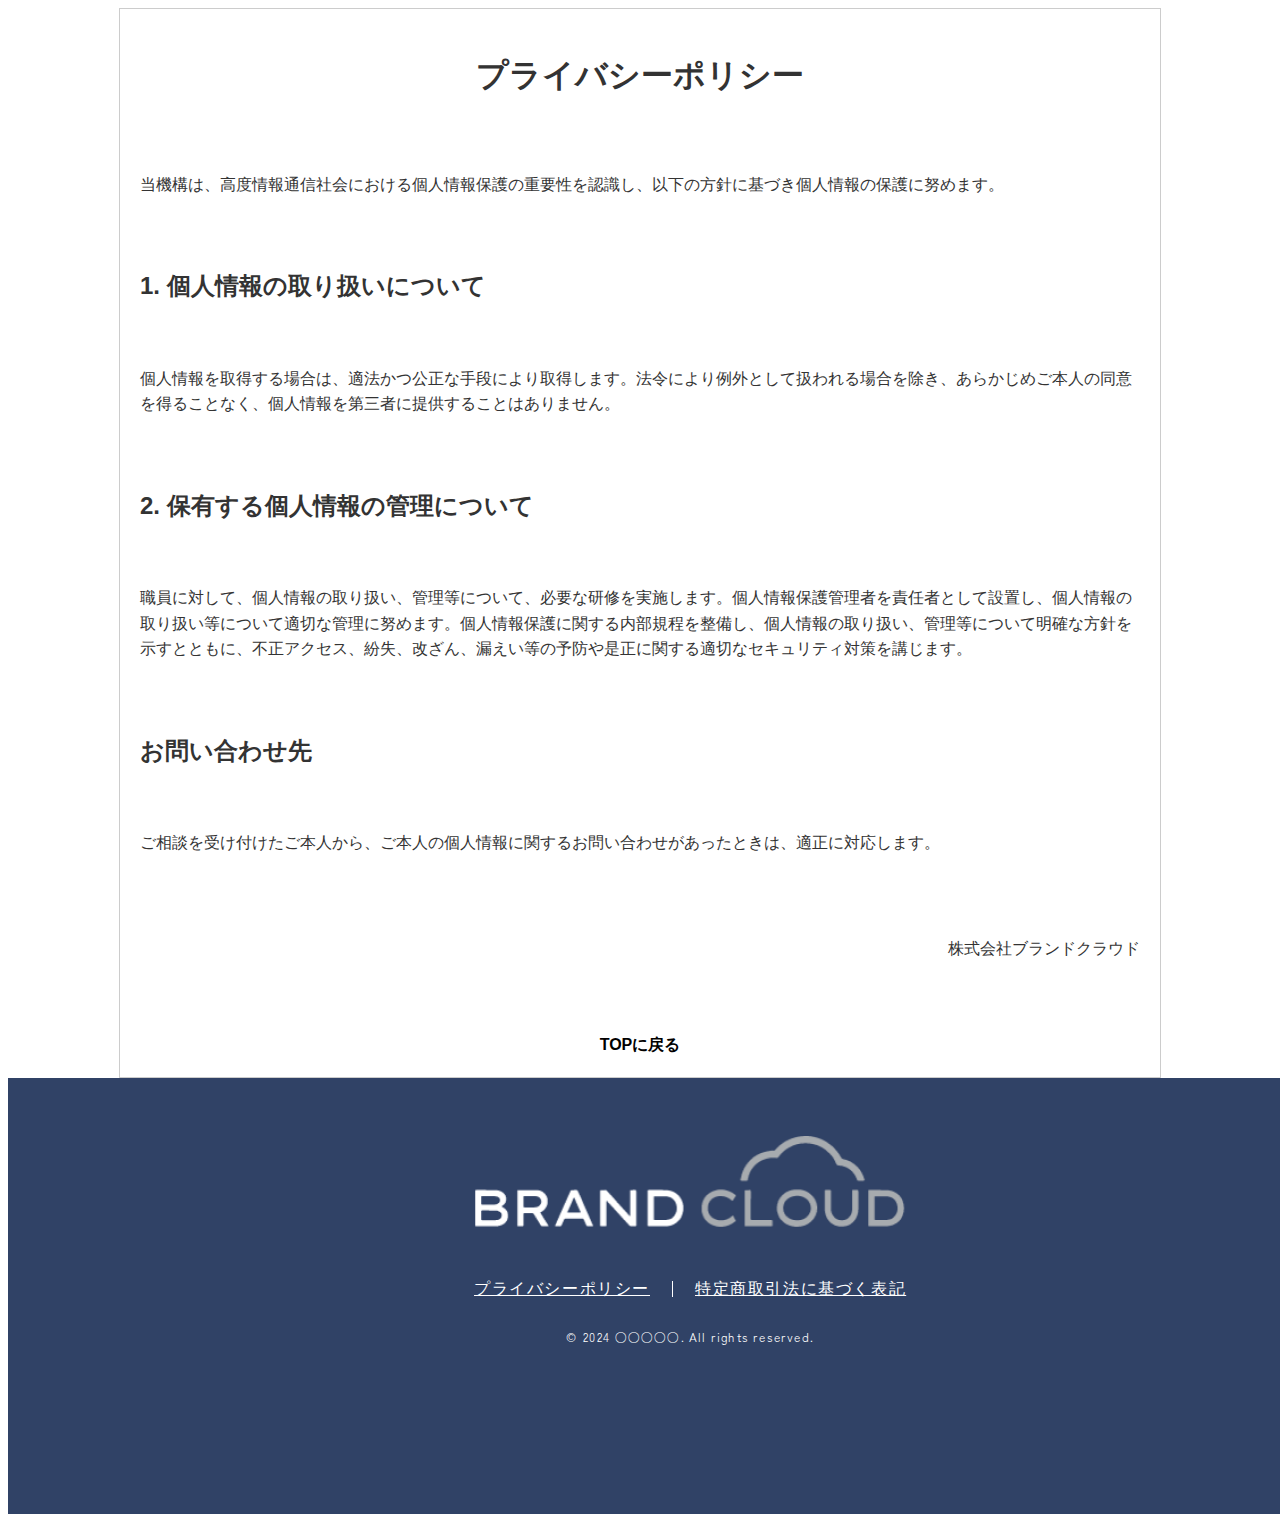
==== commit def31dcf: "ポリシーページ作成済" ====
--- a/policy.html
+++ b/policy.html
@@ -2,1541 +2,58 @@
 <html lang="ja">
 
 <head>
-  <meta charset="UTF-8" />
-  <meta name="viewport" content="width=device-width, initial-scale=1.0" />
-  <title>風評被害クラウドサービス</title>
-  <link rel="stylesheet" href="./normalize.css" />
-  <link rel="stylesheet" href="./style.css" />
+  <meta charset="UTF-8">
+  <meta name="viewport" content="width=device-width, initial-scale=1.0">
+  <title>プライバシーポリシー</title>
+  <link rel="stylesheet" href="style.css">
 </head>
 
 <body>
-  <!-- クラス名、id名、要素の使い方等微妙なものがありましたらご指摘いただきたいです -->
-  <main>
-    <section id="top">
-      <div class="top">
-        <div class="top__container">
-          <div class="top__container__title">
-            <h1>
-              風評被害クラウドで<br />
-              レピュテーションリスクを<br />
-              スピード解決！
-            </h1>
-          </div>
-          <div class="top__container__logo">
-            <img src="" alt="" />
-          </div>
-          <div class="top__container__cta-wrapper">
-            <div class="top__container__cta-wrapper__text">
-              <h3>今なら相談料・着手金０円</h3>
-              <h3>無料リスク診断付き</h3>
-            </div>
-            <div class="cta-button">
-              <button class="top__container__cta-wrapper__cta-button">
-                <h2>今すぐ相談してみる</h2>
-                <svg xmlns="http://www.w3.org/2000/svg" width="32" height="32" viewBox="0 0 32 32" fill="none">
-                  <path fill-rule="evenodd" clip-rule="evenodd" d="M1 15L26.2003 15L26.2003 17L1 17L1 15Z" fill="white"
-                    stroke="white" stroke-linecap="square" />
-                  <path fill-rule="evenodd" clip-rule="evenodd"
-                    d="M17 26.1999L27.3588 15.9992L17 5.80029L18.8128 4L31 15.9991L18.813 28L17 26.1999Z" fill="white"
-                    stroke="white" stroke-linecap="square" />
-                </svg>
-              </button>
-            </div>
-          </div>
-          <div class="top__container__acter">
-            <img src="./images/acter.png" alt="" />
-          </div>
-          <div class="top__container__information">
-            <h2>
-              検索サジェスト<br />検索結果・SNS<br />転職・口コミサイト<br />
-              のネガティブな情報に<br />お困りの企業様へ
-            </h2>
-          </div>
-        </div>
-      </div>
-    </section>
+  <div class="policy">
+    <h1>プライバシーポリシー</h1>
+    <p>当機構は、高度情報通信社会における個人情報保護の重要性を認識し、以下の方針に基づき個人情報の保護に努めます。</p>
 
-    <section id="companyOverview">
-      <div class="company-overview">
-        <div class="company-overview__container">
-          <div class="company-overview__container__title">
-            <h2>
-              ブランドクラウドは<br />
-              東証プライム上場のベクトルグループ上場のグループ会社です
-            </h2>
-          </div>
-          <div class="company-overview__container__stats">
-            <ul class="company-overview__container__stats__cards">
-              <li class="company-overview__container__stats__cards__card">
-                <div class="company-overview__container__stats__cards__card__text">
-                  <div class="company-overview__container__stats__cards__card__text__title">
-                    <h3>
-                      風評被害クラウド<br />
-                      <span>導入企業数</span>
-                    </h3>
+    <h2>1. 個人情報の取り扱いについて</h2>
+    <p>個人情報を取得する場合は、適法かつ公正な手段により取得します。法令により例外として扱われる場合を除き、あらかじめご本人の同意を得ることなく、個人情報を第三者に提供することはありません。</p>
 
-                  </div>
-                  <div class="company-overview__container__stats__cards__card__text__lower">
-                    <div class="company-overview__container__stats__cards__card__text__lower__num">
-                      <h4>400</h4>
-                    </div>
-                    <div class="company-overview__container__stats__cards__card__text__lower__unit">
-                      <h4>社<br />以上</h4>
-                    </div>
-                  </div>
+    <h2>2. 保有する個人情報の管理について</h2>
+    <p>
+      職員に対して、個人情報の取り扱い、管理等について、必要な研修を実施します。個人情報保護管理者を責任者として設置し、個人情報の取り扱い等について適切な管理に努めます。個人情報保護に関する内部規程を整備し、個人情報の取り扱い、管理等について明確な方針を示すとともに、不正アクセス、紛失、改ざん、漏えい等の予防や是正に関する適切なセキュリティ対策を講じます。
+    </p>
+
+    <div class="policy__contact">
+      <h2>お問い合わせ先</h2>
+      <p>ご相談を受け付けたご本人から、ご本人の個人情報に関するお問い合わせがあったときは、適正に対応します。</p>
+    </div>
+
+    <div class="policy__footer">
+      <p>株式会社ブランドクラウド</p>
+    </div>
+
+    <div class="policy__back-to-top">
+      <a href="./index.html">TOPに戻る</a>
+    </div>
+  </div>
+        <section id="footer">
+          <div class="footer">
+            <div class="footer__container">
+              <div class="footer__container__logo">
+                <img src="./images/footer-logo.png" alt="">
+              </div>
+              <div class="footer__container__content">
+        
+                <div class="footer__container__content__policy">
+                  <a href="./policy.html">プライバシーポリシー</a>
+                  <div class="footer__container__content__policy__separate"></div>
+                  <a href="">特定商取引法に基づく表記</a>
                 </div>
-              </li>
-              <div class=".company-overview__container__stats__cards__card-connector">
-                ×
-              </div>
-              <li class="company-overview__container__stats__cards__card">
-                <div class="company-overview__container__stats__cards__card__text">
-                  <div class="company-overview__container__stats__cards__card__text__title">
-                    <h3>
-                      最新AI技術による<br />
-                      <span>リスク対策成功率</span>
-                    </h3>
-
-                  </div>
-
-                  <div class="company-overview__container__stats__cards__card__text__lower">
-                    <div class="company-overview__container__stats__cards__card__text__lower__num">
-                      <h4>94</h4>
-                    </div>
-                    <div class="company-overview__container__stats__cards__card__text__lower__unit">
-                      <h4>%</h4>
-                    </div>
-                  </div>
-                </div>
-              </li>
-              <div class=".company-overview__container__stats__cards__card-connector">
-                ×
-              </div>
-              <li class="company-overview__container__stats__cards__card">
-                <div class="company-overview__container__stats__cards__card__text">
-                  <div class="company-overview__container__stats__cards__card__text__title">
-                    <h3>
-                      <span>対策実績年数</span>
-                    </h3>
-
-                  </div>
-
-                  <div class="company-overview__container__stats__cards__card__text__lower">
-                    <div class="company-overview__container__stats__cards__card__text__lower__num">
-                      <h4>10</h4>
-                    </div>
-                    <div class="company-overview__container__stats__cards__card__text__lower__unit">
-                      <h4>年<br />以上</h4>
-                    </div>
-                  </div>
-                </div>
-              </li>
-            </ul>
-            <div class="company-overview__container__stats__disclaimer">
-              <p>
-                ※ここには必要があればディスクレーマーのテキストが入ります。ここには必要があればディスクレーマーのテキストが入ります。
-              </p>
-              <p>
-                ※ここには必要があればディスクレーマーのテキストが入ります。ここには必要があればディスクレーマーのテキストが入ります。
-              </p>
-              <p>
-                ※ここには必要があればディスクレーマーのテキストが入ります。ここには必要があればディスクレーマーのテキストが入ります。
-              </p>
-            </div>
-          </div>
-        </div>
-      </div>
-    </section>
-
-    <section id="issue">
-      <div class="issue">
-        <div class="issue__container">
-          <div class="issue__container__title">
-            <h2>ネット上の悪い評価にお困りではございませんか？</h2>
-          </div>
-          <div class="issue__container__cards">
-            <div class="issue__container__cards__card">
-              <div class="issue__container__cards__card__title">
-                <div class="issue__container__cards__card__title__num">
-                  <h3>01</h3>
-                </div>
-                <div class="issue__container__cards__card__title__text">
-                  <h3>
-                    <span>検索結果でネガティブな</span><br />
-                    サイトが上位に表示される
-                  </h3>
-                </div>
-              </div>
-              <div class="issue__container__cards__card__image">
-                <img src="./images/issue1.png" alt="" />
-              </div>
-            </div>
-            <div class="issue__container__cards__card">
-              <div class="issue__container__cards__card__title">
-                <div class="issue__container__cards__card__title__num">
-                  <h3>02</h3>
-                </div>
-                <div class="issue__container__cards__card__title__text">
-                  <h3>
-                    検索結果でネガティブな<br />
-                    <span>キーワードが出てくる</span>
-                  </h3>
-                </div>
-              </div>
-              <div class="issue__container__cards__card__image">
-                <img src="./images/issue1.png" alt="" />
-              </div>
-            </div>
-            <div class="issue__container__cards__card">
-              <div class="issue__container__cards__card__title">
-                <div class="issue__container__cards__card__title__num">
-                  <h3>03</h3>
-                </div>
-                <div class="issue__container__cards__card__title__text">
-                  <h3>
-                    転職サイトに会社について<br />
-                    悪い口コミが書かれている
-                  </h3>
-                </div>
-              </div>
-              <div class="issue__container__cards__card__image">
-                <img src="./images/issue1.png" alt="" />
-              </div>
-            </div>
-            <div class="issue__container__cards__card">
-              <div class="issue__container__cards__card__title">
-                <div class="issue__container__cards__card__title__num">
-                  <h3>04</h3>
-                </div>
-                <div class="issue__container__cards__card__title__text">
-                  <h3>
-                    SNSでネガティブな投稿<br />
-                    <span>が拡散されてしまった</span>
-                  </h3>
-                </div>
-              </div>
-              <div class="issue__container__cards__card__image">
-                <img src="./images/issue1.png" alt="" />
-              </div>
-            </div>
-          </div>
-        </div>
-        <div class="issue__impact">
-          <div class="issue__impact__container">
-            <div class="issue__impact__container__title">
-              <h2>
-                <span>悪い評判</span>や<span>口コミ</span>の放置は<br />
-                気づかないうちに会社に大きなダメージを与えてしまうことも・・・
-              </h2>
-            </div>
-            <div class="issue__impact__container__items">
-              <div class="issue__impact__container__items__item">
-                <div class="issue__impact__container__items__item__image">
-                  <svg xmlns="http://www.w3.org/2000/svg" width="27" height="41" viewBox="0 0 27 41" fill="none">
-                    <g clip-path="url(#clip0_27_1546)">
-                      <path
-                        d="M12.9869 16.6385C13.2203 16.6385 13.3886 16.6385 13.5585 16.6385C17.3361 16.6385 21.1153 16.6385 24.8928 16.6385C25.663 16.6385 26.1282 17.0745 26.0139 17.7214C25.9726 17.9513 25.8249 18.1844 25.6677 18.3667C23.3256 21.0699 20.9755 23.7653 18.6255 26.4621C14.6367 31.0394 10.6479 35.6151 6.65918 40.1908C6.58138 40.2796 6.50992 40.408 6.41147 40.4381C6.24792 40.4857 6.01609 40.5364 5.90335 40.4572C5.77473 40.3652 5.72233 40.1401 5.68105 39.9625C5.6604 39.8753 5.74139 39.7659 5.77791 39.6676C7.85962 33.9646 9.94133 28.2617 12.0215 22.5571C12.0754 22.4113 12.1231 22.2638 12.1993 22.0434C11.9929 22.0434 11.842 22.0434 11.6912 22.0434C8.24389 22.0434 4.79501 22.0434 1.34772 22.0434C1.21592 22.0434 1.08254 22.0466 0.952333 22.0371C0.552186 22.0101 0.239373 21.8389 0.0821731 21.4568C-0.0797909 21.0636 0.0107184 20.7148 0.288598 20.3977C1.05237 19.5241 1.81138 18.6426 2.57197 17.7658C7.47535 12.1167 12.3819 6.46611 17.2885 0.817053C17.3488 0.747292 17.398 0.637894 17.4727 0.615698C17.6696 0.557035 17.9316 0.447637 18.0681 0.528496C18.2015 0.606185 18.3063 0.921695 18.2587 1.08341C17.9824 2.00299 17.6584 2.90988 17.3472 3.81995C15.9372 7.94377 14.5256 12.0676 13.1139 16.193C13.0726 16.3151 13.0425 16.4419 12.9869 16.6401V16.6385Z"
-                        fill="#D91E68" />
-                    </g>
-                    <defs>
-                      <clipPath id="clip0_27_1546">
-                        <rect width="26.0317" height="40" fill="white" transform="translate(0 0.5)" />
-                      </clipPath>
-                    </defs>
-                  </svg>
-                </div>
-                <div class="issue__impact__container__items__item__text">
-                  <p>新規の取引を断られた</p>
-                </div>
-              </div>
-              <div class="issue__impact__container__items__item">
-                <div class="issue__impact__container__items__item__image">
-                  <svg xmlns="http://www.w3.org/2000/svg" width="27" height="41" viewBox="0 0 27 41" fill="none">
-                    <g clip-path="url(#clip0_27_1546)">
-                      <path
-                        d="M12.9869 16.6385C13.2203 16.6385 13.3886 16.6385 13.5585 16.6385C17.3361 16.6385 21.1153 16.6385 24.8928 16.6385C25.663 16.6385 26.1282 17.0745 26.0139 17.7214C25.9726 17.9513 25.8249 18.1844 25.6677 18.3667C23.3256 21.0699 20.9755 23.7653 18.6255 26.4621C14.6367 31.0394 10.6479 35.6151 6.65918 40.1908C6.58138 40.2796 6.50992 40.408 6.41147 40.4381C6.24792 40.4857 6.01609 40.5364 5.90335 40.4572C5.77473 40.3652 5.72233 40.1401 5.68105 39.9625C5.6604 39.8753 5.74139 39.7659 5.77791 39.6676C7.85962 33.9646 9.94133 28.2617 12.0215 22.5571C12.0754 22.4113 12.1231 22.2638 12.1993 22.0434C11.9929 22.0434 11.842 22.0434 11.6912 22.0434C8.24389 22.0434 4.79501 22.0434 1.34772 22.0434C1.21592 22.0434 1.08254 22.0466 0.952333 22.0371C0.552186 22.0101 0.239373 21.8389 0.0821731 21.4568C-0.0797909 21.0636 0.0107184 20.7148 0.288598 20.3977C1.05237 19.5241 1.81138 18.6426 2.57197 17.7658C7.47535 12.1167 12.3819 6.46611 17.2885 0.817053C17.3488 0.747292 17.398 0.637894 17.4727 0.615698C17.6696 0.557035 17.9316 0.447637 18.0681 0.528496C18.2015 0.606185 18.3063 0.921695 18.2587 1.08341C17.9824 2.00299 17.6584 2.90988 17.3472 3.81995C15.9372 7.94377 14.5256 12.0676 13.1139 16.193C13.0726 16.3151 13.0425 16.4419 12.9869 16.6401V16.6385Z"
-                        fill="#D91E68" />
-                    </g>
-                    <defs>
-                      <clipPath id="clip0_27_1546">
-                        <rect width="26.0317" height="40" fill="white" transform="translate(0 0.5)" />
-                      </clipPath>
-                    </defs>
-                  </svg>
-                </div>
-                <div class="issue__impact__container__items__item__text">
-                  <p>企業のイメージが低下した</p>
-                </div>
-              </div>
-              <div class="issue__impact__container__items__item">
-                <div class="issue__impact__container__items__item__image">
-                  <svg xmlns="http://www.w3.org/2000/svg" width="27" height="41" viewBox="0 0 27 41" fill="none">
-                    <g clip-path="url(#clip0_27_1546)">
-                      <path
-                        d="M12.9869 16.6385C13.2203 16.6385 13.3886 16.6385 13.5585 16.6385C17.3361 16.6385 21.1153 16.6385 24.8928 16.6385C25.663 16.6385 26.1282 17.0745 26.0139 17.7214C25.9726 17.9513 25.8249 18.1844 25.6677 18.3667C23.3256 21.0699 20.9755 23.7653 18.6255 26.4621C14.6367 31.0394 10.6479 35.6151 6.65918 40.1908C6.58138 40.2796 6.50992 40.408 6.41147 40.4381C6.24792 40.4857 6.01609 40.5364 5.90335 40.4572C5.77473 40.3652 5.72233 40.1401 5.68105 39.9625C5.6604 39.8753 5.74139 39.7659 5.77791 39.6676C7.85962 33.9646 9.94133 28.2617 12.0215 22.5571C12.0754 22.4113 12.1231 22.2638 12.1993 22.0434C11.9929 22.0434 11.842 22.0434 11.6912 22.0434C8.24389 22.0434 4.79501 22.0434 1.34772 22.0434C1.21592 22.0434 1.08254 22.0466 0.952333 22.0371C0.552186 22.0101 0.239373 21.8389 0.0821731 21.4568C-0.0797909 21.0636 0.0107184 20.7148 0.288598 20.3977C1.05237 19.5241 1.81138 18.6426 2.57197 17.7658C7.47535 12.1167 12.3819 6.46611 17.2885 0.817053C17.3488 0.747292 17.398 0.637894 17.4727 0.615698C17.6696 0.557035 17.9316 0.447637 18.0681 0.528496C18.2015 0.606185 18.3063 0.921695 18.2587 1.08341C17.9824 2.00299 17.6584 2.90988 17.3472 3.81995C15.9372 7.94377 14.5256 12.0676 13.1139 16.193C13.0726 16.3151 13.0425 16.4419 12.9869 16.6401V16.6385Z"
-                        fill="#D91E68" />
-                    </g>
-                    <defs>
-                      <clipPath id="clip0_27_1546">
-                        <rect width="26.0317" height="40" fill="white" transform="translate(0 0.5)" />
-                      </clipPath>
-                    </defs>
-                  </svg>
-                </div>
-                <div class="issue__impact__container__items__item__text">
-                  <p>広告効果が悪化してしまった</p>
-                </div>
-              </div>
-              <div class="issue__impact__container__items__item">
-                <div class="issue__impact__container__items__item__image">
-                  <svg xmlns="http://www.w3.org/2000/svg" width="27" height="41" viewBox="0 0 27 41" fill="none">
-                    <g clip-path="url(#clip0_27_1546)">
-                      <path
-                        d="M12.9869 16.6385C13.2203 16.6385 13.3886 16.6385 13.5585 16.6385C17.3361 16.6385 21.1153 16.6385 24.8928 16.6385C25.663 16.6385 26.1282 17.0745 26.0139 17.7214C25.9726 17.9513 25.8249 18.1844 25.6677 18.3667C23.3256 21.0699 20.9755 23.7653 18.6255 26.4621C14.6367 31.0394 10.6479 35.6151 6.65918 40.1908C6.58138 40.2796 6.50992 40.408 6.41147 40.4381C6.24792 40.4857 6.01609 40.5364 5.90335 40.4572C5.77473 40.3652 5.72233 40.1401 5.68105 39.9625C5.6604 39.8753 5.74139 39.7659 5.77791 39.6676C7.85962 33.9646 9.94133 28.2617 12.0215 22.5571C12.0754 22.4113 12.1231 22.2638 12.1993 22.0434C11.9929 22.0434 11.842 22.0434 11.6912 22.0434C8.24389 22.0434 4.79501 22.0434 1.34772 22.0434C1.21592 22.0434 1.08254 22.0466 0.952333 22.0371C0.552186 22.0101 0.239373 21.8389 0.0821731 21.4568C-0.0797909 21.0636 0.0107184 20.7148 0.288598 20.3977C1.05237 19.5241 1.81138 18.6426 2.57197 17.7658C7.47535 12.1167 12.3819 6.46611 17.2885 0.817053C17.3488 0.747292 17.398 0.637894 17.4727 0.615698C17.6696 0.557035 17.9316 0.447637 18.0681 0.528496C18.2015 0.606185 18.3063 0.921695 18.2587 1.08341C17.9824 2.00299 17.6584 2.90988 17.3472 3.81995C15.9372 7.94377 14.5256 12.0676 13.1139 16.193C13.0726 16.3151 13.0425 16.4419 12.9869 16.6401V16.6385Z"
-                        fill="#D91E68" />
-                    </g>
-                    <defs>
-                      <clipPath id="clip0_27_1546">
-                        <rect width="26.0317" height="40" fill="white" transform="translate(0 0.5)" />
-                      </clipPath>
-                    </defs>
-                  </svg>
-                </div>
-                <div class="issue__impact__container__items__item__text">
-                  <p>融資に通らなかった</p>
-                </div>
-              </div>
-              <div class="issue__impact__container__items__item">
-                <div class="issue__impact__container__items__item__image">
-                  <svg xmlns="http://www.w3.org/2000/svg" width="27" height="41" viewBox="0 0 27 41" fill="none">
-                    <g clip-path="url(#clip0_27_1546)">
-                      <path
-                        d="M12.9869 16.6385C13.2203 16.6385 13.3886 16.6385 13.5585 16.6385C17.3361 16.6385 21.1153 16.6385 24.8928 16.6385C25.663 16.6385 26.1282 17.0745 26.0139 17.7214C25.9726 17.9513 25.8249 18.1844 25.6677 18.3667C23.3256 21.0699 20.9755 23.7653 18.6255 26.4621C14.6367 31.0394 10.6479 35.6151 6.65918 40.1908C6.58138 40.2796 6.50992 40.408 6.41147 40.4381C6.24792 40.4857 6.01609 40.5364 5.90335 40.4572C5.77473 40.3652 5.72233 40.1401 5.68105 39.9625C5.6604 39.8753 5.74139 39.7659 5.77791 39.6676C7.85962 33.9646 9.94133 28.2617 12.0215 22.5571C12.0754 22.4113 12.1231 22.2638 12.1993 22.0434C11.9929 22.0434 11.842 22.0434 11.6912 22.0434C8.24389 22.0434 4.79501 22.0434 1.34772 22.0434C1.21592 22.0434 1.08254 22.0466 0.952333 22.0371C0.552186 22.0101 0.239373 21.8389 0.0821731 21.4568C-0.0797909 21.0636 0.0107184 20.7148 0.288598 20.3977C1.05237 19.5241 1.81138 18.6426 2.57197 17.7658C7.47535 12.1167 12.3819 6.46611 17.2885 0.817053C17.3488 0.747292 17.398 0.637894 17.4727 0.615698C17.6696 0.557035 17.9316 0.447637 18.0681 0.528496C18.2015 0.606185 18.3063 0.921695 18.2587 1.08341C17.9824 2.00299 17.6584 2.90988 17.3472 3.81995C15.9372 7.94377 14.5256 12.0676 13.1139 16.193C13.0726 16.3151 13.0425 16.4419 12.9869 16.6401V16.6385Z"
-                        fill="#D91E68" />
-                    </g>
-                    <defs>
-                      <clipPath id="clip0_27_1546">
-                        <rect width="26.0317" height="40" fill="white" transform="translate(0 0.5)" />
-                      </clipPath>
-                    </defs>
-                  </svg>
-                </div>
-                <div class="issue__impact__container__items__item__text">
-                  <p>求人への応募が減った</p>
-                </div>
-              </div>
-              <div class="issue__impact__container__items__item">
-                <div class="issue__impact__container__items__item__image">
-                  <svg xmlns="http://www.w3.org/2000/svg" width="27" height="41" viewBox="0 0 27 41" fill="none">
-                    <g clip-path="url(#clip0_27_1546)">
-                      <path
-                        d="M12.9869 16.6385C13.2203 16.6385 13.3886 16.6385 13.5585 16.6385C17.3361 16.6385 21.1153 16.6385 24.8928 16.6385C25.663 16.6385 26.1282 17.0745 26.0139 17.7214C25.9726 17.9513 25.8249 18.1844 25.6677 18.3667C23.3256 21.0699 20.9755 23.7653 18.6255 26.4621C14.6367 31.0394 10.6479 35.6151 6.65918 40.1908C6.58138 40.2796 6.50992 40.408 6.41147 40.4381C6.24792 40.4857 6.01609 40.5364 5.90335 40.4572C5.77473 40.3652 5.72233 40.1401 5.68105 39.9625C5.6604 39.8753 5.74139 39.7659 5.77791 39.6676C7.85962 33.9646 9.94133 28.2617 12.0215 22.5571C12.0754 22.4113 12.1231 22.2638 12.1993 22.0434C11.9929 22.0434 11.842 22.0434 11.6912 22.0434C8.24389 22.0434 4.79501 22.0434 1.34772 22.0434C1.21592 22.0434 1.08254 22.0466 0.952333 22.0371C0.552186 22.0101 0.239373 21.8389 0.0821731 21.4568C-0.0797909 21.0636 0.0107184 20.7148 0.288598 20.3977C1.05237 19.5241 1.81138 18.6426 2.57197 17.7658C7.47535 12.1167 12.3819 6.46611 17.2885 0.817053C17.3488 0.747292 17.398 0.637894 17.4727 0.615698C17.6696 0.557035 17.9316 0.447637 18.0681 0.528496C18.2015 0.606185 18.3063 0.921695 18.2587 1.08341C17.9824 2.00299 17.6584 2.90988 17.3472 3.81995C15.9372 7.94377 14.5256 12.0676 13.1139 16.193C13.0726 16.3151 13.0425 16.4419 12.9869 16.6401V16.6385Z"
-                        fill="#D91E68" />
-                    </g>
-                    <defs>
-                      <clipPath id="clip0_27_1546">
-                        <rect width="26.0317" height="40" fill="white" transform="translate(0 0.5)" />
-                      </clipPath>
-                    </defs>
-                  </svg>
-                </div>
-                <div class="issue__impact__container__items__item__text">
-                  <p>業績が下がってしまった</p>
+                <div class="footer__container__copyright">
+                  <p>© 2024 ○○○○○. All rights reserved.</p>
                 </div>
               </div>
             </div>
           </div>
-        </div>
-        <div class="issue__bg">
-          <svg xmlns="http://www.w3.org/2000/svg" width="90" height="212" viewBox="0 0 90 212" fill="none">
-            <path
-              d="M44.8976 85.5382C45.7047 85.5382 46.2867 85.5382 46.8741 85.5382C59.9357 85.5382 73.0028 85.5382 86.0644 85.5382C88.7272 85.5382 90.3359 87.8491 89.9406 91.2776C89.7978 92.4961 89.2872 93.7314 88.7437 94.6977C80.6454 109.025 72.5196 123.311 64.3939 137.605C50.6021 161.865 36.8103 186.117 23.0185 210.369C22.7495 210.84 22.5024 211.52 22.162 211.68C21.5965 211.932 20.7949 212.201 20.4051 211.781C19.9603 211.293 19.7792 210.1 19.6364 209.159C19.565 208.697 19.845 208.117 19.9713 207.596C27.1692 177.369 34.3671 147.143 41.5594 116.908C41.7461 116.135 41.9108 115.353 42.1744 114.185C41.4606 114.185 40.939 114.185 40.4174 114.185C28.4979 114.185 16.5728 114.185 4.6532 114.185C4.1975 114.185 3.73631 114.202 3.2861 114.151C1.90252 114.008 0.82092 113.101 0.277374 111.076C-0.282644 108.992 0.0303074 107.143 0.991122 105.462C3.63199 100.832 6.25638 96.1599 8.88627 91.5129C25.8405 61.572 42.8058 31.6227 59.771 1.68173C59.9796 1.31198 60.1498 0.732156 60.4079 0.61451C61.0887 0.303588 61.9946 -0.276239 62.4668 0.152329C62.928 0.56409 63.2903 2.23634 63.1256 3.09348C62.1703 7.96739 61.0503 12.7741 59.9741 17.5976C55.0987 39.4545 50.2178 61.3115 45.3368 83.1768C45.1941 83.8239 45.0898 84.4962 44.8976 85.5466V85.5382Z"
-              fill="#EAEDF2" fill-opacity="0.6" />
-          </svg>
-        </div>
-      </div>
-    </section>
-    <!--------------以下PC Ver2で作成------------>
-    <section id="problemSolving">
-      <div class="problemSolving">
-        <div class="problemSolving__bg-upper"></div>
-        <div class="problemSolving__bg-lower"></div>
-        <div class="problemSolving__container">
-          <div class="problemSolving__container__title">
-            <h2>
-              風評被害クラウドでは<br />
-              具体的にこのような<span>お悩み</span>を解決いたします！
-            </h2>
-          </div>
-          <div class="problemSolving__container__cards">
-            <div class="problemSolving__container__cards__card">
-              <div class="problemSolving__container__cards__card__title">
-                <h3>大手Ｑ＆Ａサイト対策</h3>
-              </div>
-              <div class="problemSolving__container__cards__card__text">
-                <p>
-                  <span>Ｑ＆Ａ</span>サイトにネガティブな<span>書き込みが…</span>
-                </p>
-              </div>
-              <div class="problemSolving__container__cards__card__image">
-                <img src="./images/" alt="" />
-              </div>
-            </div>
-            <div class="problemSolving__container__cards__card">
-              <div class="problemSolving__container__cards__card__title">
-                <h3>動画検索エンジン対策</h3>
-              </div>
-              <div class="problemSolving__container__cards__card__text">
-                <p>検索サイトの口コミに悪評が…</p>
-              </div>
-              <div class="problemSolving__container__cards__card__image">
-                <img src="./images/" alt="" />
-              </div>
-            </div>
-            <div class="problemSolving__container__cards__card">
-              <div class="problemSolving__container__cards__card__title">
-                <h3>大手SNS対策</h3>
-              </div>
-              <div class="problemSolving__container__cards__card__text">
-                <p>SNSの投稿のせいで会社イメージが…</p>
-              </div>
-              <div class="problemSolving__container__cards__card__image">
-                <img src="./images/" alt="" />
-              </div>
-            </div>
-            <div class="problemSolving__container__cards__card">
-              <div class="problemSolving__container__cards__card__title">
-                <h3>転職系口コミサイト対策</h3>
-              </div>
-              <div class="problemSolving__container__cards__card__text">
-                <p>転職サイトの口コミに悪評が</p>
-              </div>
-              <div class="problemSolving__container__cards__card__image">
-                <img src="./images/" alt="" />
-              </div>
-            </div>
-            <div class="problemSolving__container__cards__card">
-              <div class="problemSolving__container__cards__card__title">
-                <h3>大手ニュースサイト対策</h3>
-              </div>
-              <div class="problemSolving__container__cards__card__text">
-                <p>大手ニュースサイトに弊社の悪評が</p>
-              </div>
-              <div class="problemSolving__container__cards__card__image">
-                <img src="./images/" alt="" />
-              </div>
-            </div>
-            <div class="problemSolving__container__cards__card">
-              <div class="problemSolving__container__cards__card__title">
-                <h3>画像検索対策</h3>
-              </div>
-              <div class="problemSolving__container__cards__card__text">
-                <p>画像検索にネガティブイメージが</p>
-              </div>
-              <div class="problemSolving__container__cards__card__image">
-                <img src="./images/" alt="" />
-              </div>
-            </div>
-          </div>
-        </div>
-      </div>
-    </section>
-
-    <section id="serviceIntroduction">
-      <div class="serviceIntroduction">
-        <div class="serviceIntroduction__head-line">
-          <div class="serviceIntroduction__head-line__text-box">
-            <div class="serviceIntroduction__head-line__text-box__title">
-              <h2>風評被害クラウドの<span>ご紹介</span></h2>
-            </div>
-            <div class="serviceIntroduction__head-line__text-box__description">
-              <p>
-                風評被害クラウドは会社名やサービス名などの検索環境を<br />健全化することで会社のブランド価値向上を目指すサービスです
-              </p>
-            </div>
-          </div>
-          <div class="serviceIntroduction__head-line__image">
-            <img src="./images/acter-bast-up.png" alt="" />
-          </div>
-          <div class="serviceIntroduction__head-line__bg">
-            <svg xmlns="http://www.w3.org/2000/svg" width="523" height="272" viewBox="0 0 523 272" fill="none">
-              <path
-                d="M63.5734 196.67C68.3575 207.69 59.8359 210.975 50.7162 215.728C12.5182 235.648 -7.01685 277.818 2.30219 317.938C11.6212 358.011 48.6481 388.159 92.9009 391.723C95.592 391.933 98.4326 392.725 100.924 392.166C109.595 390.232 113.159 394.426 117.494 400.88C160.277 464.507 221.797 496.565 302.579 493.84C350.993 492.209 392.953 474.688 428.709 444.284C432.696 440.906 435.761 439.997 441.143 441.861C500.047 462.154 566.426 424.69 574.524 366.515C575.72 357.987 575.197 349.157 574.724 340.514C574.499 336.693 575.596 334.456 578.636 332.196C599.541 316.726 615.364 297.552 625.081 274.347C644.168 228.775 640.555 184.602 612.623 143.154C588.553 107.461 553.644 85.7008 509.017 78.1288C504.557 77.3833 501.916 75.9388 500.022 71.7451C478.718 25.1486 427.737 -3.57813 373.518 0.359275C330.311 3.50454 297.047 22.3994 273.55 56.2518C270.485 60.6785 267.869 61.424 262.612 59.9562C174.48 35.4697 82.4606 88.6829 66.4389 173.326C65.0435 180.734 64.5702 188.306 63.5486 196.647L63.5734 196.67ZM281.474 90.8497C285.137 84.1165 288.451 77.7095 292.064 71.4189C310.826 38.7548 355.528 17.6932 394.822 23.2615C439.473 29.5986 468.701 53.1531 482.605 93.2494C483.851 96.8373 485.346 98.4216 489.706 98.7012C514.624 100.285 537.697 107.252 557.805 121.324C598.046 149.515 616.634 187.374 611.302 234.041C606.967 271.784 586.086 301.07 552.273 322.062C547.988 324.718 546.792 326.908 548.187 331.8C557.082 363.253 546.617 392.888 519.732 410.618C492.522 428.581 463.842 428.907 434.864 414.229C430.653 412.109 428.485 412.296 424.997 415.534C416.051 423.852 407.081 432.356 396.965 439.298C357.72 466.278 313.393 476.902 265.477 469.633C201.54 459.917 155.966 426.368 128.557 371.5C126.464 367.307 124.346 366.212 119.662 367.26C107.826 369.916 95.866 370.149 83.9556 367.47C52.6099 360.387 29.736 337.066 25.0266 307.477C20.4418 278.61 35.8157 249.394 64.0967 234.81C72.3193 230.569 81.5387 228.03 90.8079 224.512C82.1865 174.91 96.8627 132.414 140.692 101.497C184.546 70.5569 232.362 69.625 281.474 90.7798V90.8497Z"
-                fill="#D7EBF7" fill-opacity="0.1" />
-            </svg>
-          </div>
-        </div>
-        <div class="serviceIntroduction__items">
-          <div class="serviceIntroduction__items__item">
-            <div class="serviceIntroduction__items__item__title">
-              <h3>検索サジェスト対策</h3>
-              <svg xmlns="http://www.w3.org/2000/svg" width="1100" height="2" viewBox="0 0 1100 2" fill="none">
-                <path d="M0 1H1100" stroke="#304266" />
-              </svg>
-            </div>
-            <div class="serviceIntroduction__items__item__description">
-              <p>
-                悪評やネガティブな内容を圏外へと下げ、<br />
-                大手検索サイトのサジェストをクリーンにいたします
-              </p>
-            </div>
-            <div class="serviceIntroduction__items__item__box">
-              <div class="serviceIntroduction__items__item__box__card">
-                <img src="" alt="" />
-              </div>
-              <div class="serviceIntroduction__items__item__box__arrow">
-                <img src="" alt="" />
-              </div>
-              <div class="serviceIntroduction__items__item__box__card">
-                <img src="" alt="" />
-              </div>
-            </div>
-          </div>
-          <div class="serviceIntroduction__items__item">
-            <div class="serviceIntroduction__items__item__title">
-              <h3>検索結果対策</h3>
-              <svg xmlns="http://www.w3.org/2000/svg" width="1100" height="2" viewBox="0 0 1100 2" fill="none">
-                <path d="M0 1H1100" stroke="#304266" />
-              </svg>
-            </div>
-            <div class="serviceIntroduction__items__item__description">
-              <p>
-                検索結果の上位に表示されているネガティブサイトを押し下げ、<br />
-                目に入る機会を大幅に減少させることができます
-              </p>
-            </div>
-            <div class="serviceIntroduction__items__item__box">
-              <div class="serviceIntroduction__items__item__box__card">
-                <img src="" alt="" />
-              </div>
-              <div class="serviceIntroduction__items__item__box__arrow">
-                <img src="" alt="" />
-              </div>
-              <div class="serviceIntroduction__items__item__box__card">
-                <img src="" alt="" />
-              </div>
-            </div>
-          </div>
-          <svg xmlns="http://www.w3.org/2000/svg" width="1100" height="2" viewBox="0 0 1100 2" fill="none">
-            <path d="M0 1H1100" stroke="#304266" />
-          </svg>
-          <div class="serviceIntroduction__items__summary">
-            <div class="serviceIntroduction__items__summary__container">
-              <div class="serviceIntroduction__items__summary__container__title">
-                <h3>
-                  風評被害クラウドは<br />
-                  ネガティブなバイアスがかかった検索エンジンをクリーンにいたします
-                </h3>
-              </div>
-              <div class="serviceIntroduction__items__summary__container__descriptions">
-                <p>
-                  検索エンジンには「
-                  <span>悪い情報に敏感な人間の認知バイアス</span>
-                  」によってネガティブな情報が上位に表示されやすいという隠れた特性があります
-                </p>
-                <p>
-                  ネガティブな情報をクリーンにすることで本質的な情報へのアクセスを増やし、
-                  <span>お客様の本来の価値が評価される環境をつくること</span>が風評被害クラウドのソリューションです
-                </p>
-              </div>
-            </div>
-          </div>
-        </div>
-      </div>
-    </section>
-
-    <section id="firstCTABanner">
-      <div class="firstCTABanner">
-        <div class="firstCTABanner__image">
-          <img src="./images/acter-CTA.png" alt="" />
-        </div>
-        <div class="firstCTABanner__title">
-          <h2>
-            <span>東証プライム市場上場企業</span>子会社の<br />
-            ブランドクラウドにお任せください
-          </h2>
-        </div>
-        <div class="firstCTABanner__CTA-button">
-          <div class="firstCTABanner__CTA-button__caption">
-            <p>無料リスク<br /><span>診断付き</span></p>
-          </div>
-          <div class="firstCTABanner__CTA-button__action-word">
-            <h3>今すぐ相談してみる</h3>
-          </div>
-        </div>
-      </div>
-    </section>
-
-    <section id="serviceDetail">
-      <div class="serviceDetail">
-        <div class="serviceDetail__effect">
-          <div class="serviceDetail__effect__title">
-            <h2>風評被害クラウドの導入による<span>R3</span>での効果</h2>
-          </div>
-          <div class="serviceDetail__effect__description">
-            <p>
-              風評被害クラウドを導入することでどんな効果が得られるのか部門ごとにわけて3つ紹介いたします
-            </p>
-          </div>
-          <div class="serviceDetail__effect__cards">
-            <div class="serviceDetail__effect__cards__card">
-              <div class="serviceDetail__effect__cards__card__container">
-                <div class="serviceDetail__effect__cards__card__container__title">
-                  <h3>Branding</h3>
-                </div>
-                <div class="serviceDetail__effect__cards__card__container__japaneseTitle">
-                  <h3>営業部・広報部・広告宣伝部</h3>
-                </div>
-                <div class="serviceDetail__effect__cards__card__container__image">
-                  <img src="./images/3R-1.png" alt="" />
-                </div>
-                <div class="serviceDetail__effect__cards__card__container__subtitle">
-                  <h4>受注率・CVRの向上<br />広告対効果の向上</h4>
-                </div>
-                <div class="serviceDetail__effect__cards__card__container__description">
-                  <p>
-                    悪い評判に触れてサイトに流入すると一般的にCVRは低くなります。
-                    ネガティブなイメージを払拭することで全体CVRの向上に貢献。
-                    結果として広告の投資対効果が改善されます
-                  </p>
-                </div>
-              </div>
-            </div>
-            <div class="serviceDetail__effect__cards__card">
-              <div class="serviceDetail__effect__cards__card__container">
-                <div class="serviceDetail__effect__cards__card__container__title">
-                  <h3>Investor Relations</h3>
-                </div>
-                <div class="serviceDetail__effect__cards__card__container__japaneseTitle">
-                  <h3>広報部・経営企画部</h3>
-                </div>
-                <div class="serviceDetail__effect__cards__card__container__image">
-                  <img src="./images/3R-2.png" alt="" />
-                </div>
-                <div class="serviceDetail__effect__cards__card__container__subtitle">
-                  <h4>時価総額<span>(※株価)</span>の上昇<br />売上の増加</h4>
-                </div>
-                <div class="serviceDetail__effect__cards__card__container__description">
-                  <p>
-                    会社の悪い評判が広がり、
-                    消費者にマイナスイメージが形成される前に
-                    早期対応をすることで、株価や企業価値の低下を
-                    未然に防ぎます
-                  </p>
-                </div>
-              </div>
-            </div>
-            <div class="serviceDetail__effect__cards__card">
-              <div class="serviceDetail__effect__cards__card__container">
-                <div class="serviceDetail__effect__cards__card__container__title">
-                  <h3>HumanResources</h3>
-                </div>
-                <div class="serviceDetail__effect__cards__card__container__japaneseTitle">
-                  <h3>人事部</h3>
-                </div>
-                <div class="serviceDetail__effect__cards__card__container__image">
-                  <img src="./images/3R-3.png" alt="" />
-                </div>
-                <div class="serviceDetail__effect__cards__card__container__subtitle">
-                  <h4>
-                    応募人数の増加<br />
-                    内定辞退率の低下
-                  </h4>
-                </div>
-                <div class="serviceDetail__effect__cards__card__container__description">
-                  <p>
-                    会社の悪い評判が緩和されることにより
-                    人が集まりやすくなります。
-                    また、悪い評判を目にしたことによる
-                    内定辞退率も低下。結果として、
-                    採用効率を向上させることができます
-                  </p>
-                </div>
-              </div>
-            </div>
-          </div>
-        </div>
-        <div class="serviceDetail__reasons">
-          <div class="serviceDetail__reasons__title">
-            <h3>ブランドクラウドが選ばれる<span>3</span>つの理由</h3>
-          </div>
-          <div class="serviceDetail__reasons__cards">
-            <div class="serviceDetail__reasons__cards__card">
-              <div class="serviceDetail__reasons__cards__card__title">
-                <h4>
-                  AI技術を駆使し<br />
-                  施策成功率94%
-                </h4>
-              </div>
-            </div>
-            <div class="serviceDetail__reasons__cards__card">
-              <div class="serviceDetail__reasons__cards__card__title">
-                <h4>相談着手金0円</h4>
-              </div>
-            </div>
-            <div class="serviceDetail__reasons__cards__card">
-              <div class="serviceDetail__reasons__cards__card__title">
-                <h4>日本全国即日利用可能</h4>
-              </div>
-            </div>
-          </div>
-        </div>
-        <div class="serviceDetail__example">
-          <div class="serviceDetail__example__title">
-            <h3>実際の解決事例とお客様の声をご紹介</h3>
-          </div>
-          <div class="serviceDetail__example__case">
-            <div class="serviceDetail__example__case__title">
-              <div class="serviceDetail__example__case__title__counter">
-                <h3>Case 01</h3>
-              </div>
-              <div class="serviceDetail__example__case__title__text">
-                <h3>
-                  検索予測にネガティブなキーワードが表示され<br />
-                  ブランドイメージが低下してしまった
-                </h3>
-              </div>
-            </div>
-            <div class="serviceDetail__example__case__overview">
-              <div class="serviceDetail__example__case__overview__text">
-                <p>
-                  すでにネット上にある中立的なコンテンツを活用し、検索エンジンが適切な検索予測を表示するよう誘導しました。また、SNSやブログを活用して信頼性のある情報を多く発信しました。<br /><br />
-                  結果として検索予測のネガティブなキーワードが減少し、ポジティブなキーワードが増加。ブランドイメージが向上し、顧客からの信頼も回復しました。
-                </p>
-              </div>
-              <div class="serviceDetail__example__case__overview__image">
-                <img src="" alt="" />
-              </div>
-            </div>
-            <div class="serviceDetail__example__case__result">
-              <div class="serviceDetail__example__case__result__growth">
-                <svg xmlns="http://www.w3.org/2000/svg" width="550" height="2" viewBox="0 0 550 2" fill="none">
-                  <path d="M0 1L550 0.999952" stroke="#5079B2" />
-                </svg>
-                <div class="serviceDetail__example__case__result__growth__text">
-                  <h4>6ヶ月で80.09%改善！</h4>
-                </div>
-              </div>
-              <div class="serviceDetail__example__case__result__review">
-                <div class="serviceDetail__example__case__result__review__image">
-                  <img src="" alt="" />
-                </div>
-                <div class="serviceDetail__example__case__result__review__user">
-                  <div class="serviceDetail__example__case__result__review__user__name">
-                    <p>株式会社A様</p>
-                    <div class="serviceDetail__example__case__result__review__user__type">
-                      <div class="serviceDetail__example__case__result__review__user__type__tag">
-                        <p>不動産業</p>
-                      </div>
-                      <div class="serviceDetail__example__case__result__review__user__type__tag">
-                        <p>広告業</p>
-                      </div>
-                    </div>
-                  </div>
-                  <div class="serviceDetail__example__case__result__review__user__comment">
-                    <p>
-                      風評被害クラウドのおかげで、会社の評判が劇的に改善しました。<br />
-                      迅速に対応していただき感謝しています。
-                    </p>
-                  </div>
-                </div>
-              </div>
-            </div>
-          </div>
-          <div class="serviceDetail__example__case">
-            <div class="serviceDetail__example__case__title">
-              <div class="serviceDetail__example__case__title__counter">
-                <h3>Case 02</h3>
-              </div>
-              <div class="serviceDetail__example__case__title__text">
-                <h3>
-                  検索結果に多数のネガティブな記事が上位表示され<br />
-                  新規顧客の獲得に悪影響を及ぼしていた
-                </h3>
-              </div>
-            </div>
-            <div class="serviceDetail__example__case__overview">
-              <div class="serviceDetail__example__case__overview__paragraph">
-                <p>
-                  風評被害クラウドでは、米国発のオンライン・レピュテーション・マネジメント（ORM）という手法を用いて既存コンテンツに着目した対策を行いました。逆SEOのように質の低いコンテンツが大量にネット上に投稿されてしまうことはありません。
-                </p>
-              </div>
-              <div class="serviceDetail__example__case__overview__half-paragraph">
-                <p>
-                  サービス歴10年以上の当社のノウハウを活かして、お客様側でもSEO対策のもとポジティブなニュースリリースやブログ記事の投稿やSNSキャンペーンを展開するなど、顧客からのポジティブなフィードバックを収集し、さらにコンテンツ発信できるようサポートいたしました。
-                </p>
-              </div>
-              <div class="serviceDetail__example__case__overview__logo">
-                <img src="" alt="" />
-              </div>
-              <div class="serviceDetail__example__case__overview__paragraph">
-                <p>
-                  6か月後にはネガティブな記事が検索結果の下位に押しやられ、ポジティブなコンテンツが上位を占めるようになりました。新規顧客の問い合わせも増加しています。
-                </p>
-              </div>
-            </div>
-            <div class="serviceDetail__example__case__result">
-              <div class="serviceDetail__example__case__result__growth">
-                <svg xmlns="http://www.w3.org/2000/svg" width="550" height="2" viewBox="0 0 550 2" fill="none">
-                  <path d="M0 1L550 0.999952" stroke="#5079B2" />
-                </svg>
-                <div class="serviceDetail__example__case__result__growth__text">
-                  <h4>12ヶ月で96.39%改善！</h4>
-                </div>
-              </div>
-              <div class="serviceDetail__example__case__result__review">
-                <div class="serviceDetail__example__case__result__review__image">
-                  <img src="" alt="" />
-                </div>
-                <div class="serviceDetail__example__case__result__review__user">
-                  <div class="serviceDetail__example__case__result__review__user__name">
-                    <p>株式会社B様</p>
-                    <div class="serviceDetail__example__case__result__review__user__type">
-                      <div class="serviceDetail__example__case__result__review__user__type__tag">
-                        <p>小売業</p>
-                      </div>
-                      <div class="serviceDetail__example__case__result__review__user__type__tag">
-                        <p>マーケティング部</p>
-                      </div>
-                    </div>
-                  </div>
-                  <div class="serviceDetail__example__case__result__review__user__comment">
-                    <p>
-                      検索結果の改善により、新規顧客の獲得がスムーズになりました。<br />
-                      ブランドクラウドさんのプロフェッショナルな対応に大変満足しています。
-                    </p>
-                  </div>
-                </div>
-              </div>
-            </div>
-          </div>
-        </div>
-      </div>
-    </section>
-
-    <section id="flow">
-      <div class="flow">
-        <div class="flow__bg-upper"></div>
-        <div class="flow__bg-lower"></div>
-        <div class="flow__container">
-          <div class="flow__container__title-box">
-            <div class="flow__container__title-box__title">
-              <h2>ご利用までの<span>流れ</span></h2>
-            </div>
-            <div class="flow__container__title-box__descri">
-              <p>
-                サービスご利用までの流れをご紹介します最短即日でのサービス開始が可能です！
-              </p>
-            </div>
-          </div>
-          <ol class="flow__container__steps">
-            <li class="flow__container__steps__step">
-              <div class="flow__container__steps__step__step-count">
-                <h4>Step01</h4>
-              </div>
-              <div class="flow__container__steps__step__title">
-                <h3>現状調査&対策プラン設計</h3>
-              </div>
-              <div class="flow__container__steps__step__image">
-                <img src="" alt="" />
-              </div>
-              <div class="flow__container__steps__step__description">
-                <p>
-                  まずは、お客様の現状を詳細に分析いたします。
-                  インターネット上での評判、検索結果、検索予測ワードなど、
-                  さまざまな視点から調査を行い、その結果を基に、
-                  お客様のニーズと状況に最適化された対策プランを設計いたします
-                </p>
-              </div>
-            </li>
-            <li class="flow__container__steps__step">
-              <div class="flow__container__steps__step__step-count">
-                <h4>Step02</h4>
-              </div>
-              <div class="flow__container__steps__step__title">
-                <h3>お打ち合わせ</h3>
-              </div>
-              <div class="flow__container__steps__step__image">
-                <img src="" alt="" />
-              </div>
-              <div class="flow__container__steps__step__description">
-                <p>
-                  設計した対策プランをお客様にご提案いたします。
-                  お打ち合わせを通じて、プランの詳細をご説明し、
-                  お客様のご質問やご要望にお答えいたします。
-                  必要に応じて、プランの微調整も行います
-                </p>
-              </div>
-            </li>
-            <li class="flow__container__steps__step">
-              <div class="flow__container__steps__step__step-count">
-                <h4>Step03</h4>
-              </div>
-              <div class="flow__container__steps__step__title">
-                <h3>対策プラン 契約開始日確定</h3>
-              </div>
-              <div class="flow__container__steps__step__image">
-                <img src="" alt="" />
-              </div>
-              <div class="flow__container__steps__step__description">
-                <p>
-                  対策プランと契約開始日を確定いたします。
-                  月途中開始の場合は初月のみ日割りで精算いたします
-                </p>
-              </div>
-            </li>
-            <li class="flow__container__steps__step">
-              <div class="flow__container__steps__step__step-count">
-                <h4>Step04</h4>
-              </div>
-              <div class="flow__container__steps__step__title">
-                <h3>ご契約手続き</h3>
-              </div>
-              <div class="flow__container__steps__step__image">
-                <img src="" alt="" />
-              </div>
-              <div class="flow__container__steps__step__description">
-                <p>
-                  双方で内容を最終確認の上、正式な契約の締結をさせていただきます。
-                  契約書の作成から署名まで、スムーズな手続きをサポートいたします
-                </p>
-              </div>
-            </li>
-            <li class="flow__container__steps__step">
-              <div class="flow__container__steps__step__step-count">
-                <h4>Step05</h4>
-              </div>
-              <div class="flow__container__steps__step__title">
-                <h3>施策のスタート</h3>
-              </div>
-              <div class="flow__container__steps__step__image">
-                <img src="" alt="" />
-              </div>
-              <div class="flow__container__steps__step__description">
-                <p>
-                  契約締結後、施策の実施に着手いたします。
-                  施策の進捗状況や効果については、毎月詳細な業務レポートを作成し、
-                  お客様にご報告いたします。レポートには、実施した施策の内容、
-                  達成した成果、今後の展望などを分かりやすく記載いたします
-                </p>
-              </div>
-            </li>
-          </ol>
-        </div>
-      </div>
-    </section>
-
-    <section id="plan">
-      <div class="plan">
-        <div class="plan__container">
-          <div class="plan__container__title">
-            <h2>料金プラン</h2>
-          </div>
-          <div class="plan__container__description">
-            <div class="plan__container__description__upper">
-              <h3>
-                最低価格月額<span> 5 </span>
-                万円からお客様のご要望に応じたプランのご提案が可能です
-              </h3>
-            </div>
-            <div class="plan__container__description__lower">
-              <h3>代表的な<span>3</span>つのプランをご紹介いたします</h3>
-            </div>
-          </div>
-          <ul class="plan__container__cards">
-            <li class="plan__container__cards__card">
-              <div class="plan__container__cards__card__top-edge"></div>
-              <div class="plan__container__cards__card__box">
-                <div class="plan__container__cards__card__box__text-area">
-                  <div class="plan__container__cards__card__box__text-area__title">
-                    <div class="plan__container__cards__card__box__text-area__title_plan-name">
-                      <h4>モニタリング重視プラン</h4>
-                    </div>
-                    <div class="plan__container__cards__card__box__text-area__title__price">
-                      <p>月額<span>15</span>万円〜</p>
-                    </div>
-                  </div>
-                  <div class="plan__container__cards__card__box__text-area__overview">
-                    <div class="plan__container__cards__card__box__text-area__overview__content">
-                      <div class="plan__container__cards__card__box__text-area__overview__content__item">
-                        <div class="plan__container__cards__card__box__text-area__overview__content__item__check-box">
-                          <svg xmlns="http://www.w3.org/2000/svg" width="24" height="24" viewBox="0 0 24 24"
-                            fill="none">
-                            <path fill-rule="evenodd" clip-rule="evenodd"
-                              d="M22.5547 5.7308L21.9076 6.10989C18.9254 7.8568 16.6201 10.1586 15.056 12.0346C14.2756 12.9707 13.684 13.7957 13.289 14.3842C13.0915 14.6782 12.9435 14.9129 12.8458 15.0722C12.7969 15.1519 12.7607 15.2127 12.7371 15.2528L12.7114 15.2969L12.7057 15.3068L12.7048 15.3084L12.4895 15.6894H11.6174L11.3953 15.3535L11.3928 15.3499L11.3818 15.3335C11.3716 15.3184 11.3556 15.295 11.334 15.2641C11.291 15.2024 11.226 15.1108 11.1411 14.9961C10.9711 14.7663 10.7224 14.445 10.4111 14.0841C9.78228 13.3552 8.92555 12.4968 7.96988 11.8926L7.33594 11.4918L8.13749 10.2239L8.77143 10.6247C9.90478 11.3412 10.873 12.3232 11.5469 13.1044C11.7094 13.2928 11.8564 13.4713 11.986 13.6342C12.0048 13.606 12.0239 13.5773 12.0436 13.5481C12.4628 12.9236 13.0853 12.0561 13.9039 11.0741C15.5381 9.11398 17.971 6.6775 21.1494 4.81561L21.7965 4.43652L22.5547 5.7308Z"
-                              fill="#304266" />
-                            <path fill-rule="evenodd" clip-rule="evenodd"
-                              d="M1.7207 12C1.7207 6.47715 6.19785 2 11.7207 2C17.2435 2 21.7207 6.47715 21.7207 12C21.7207 17.5228 17.2435 22 11.7207 22C6.19785 22 1.7207 17.5228 1.7207 12ZM11.7207 3.5C7.02628 3.5 3.2207 7.30558 3.2207 12C3.2207 16.6944 7.02628 20.5 11.7207 20.5C16.4151 20.5 20.2207 16.6944 20.2207 12C20.2207 7.30558 16.4151 3.5 11.7207 3.5Z"
-                              fill="#304266" />
-                          </svg>
-                        </div>
-                        <div class="plan__container__cards__card__box__text-area__overview__content__item__text">
-                          <p>検索エンジン表示順位モニタリング</p>
-                        </div>
-                      </div>
-                      <div class="plan__container__cards__card__box__text-area__overview__content__item">
-                        <div class="plan__container__cards__card__box__text-area__overview__content__item__check-box">
-                          <svg xmlns="http://www.w3.org/2000/svg" width="24" height="24" viewBox="0 0 24 24"
-                            fill="none">
-                            <path fill-rule="evenodd" clip-rule="evenodd"
-                              d="M22.5547 5.7308L21.9076 6.10989C18.9254 7.8568 16.6201 10.1586 15.056 12.0346C14.2756 12.9707 13.684 13.7957 13.289 14.3842C13.0915 14.6782 12.9435 14.9129 12.8458 15.0722C12.7969 15.1519 12.7607 15.2127 12.7371 15.2528L12.7114 15.2969L12.7057 15.3068L12.7048 15.3084L12.4895 15.6894H11.6174L11.3953 15.3535L11.3928 15.3499L11.3818 15.3335C11.3716 15.3184 11.3556 15.295 11.334 15.2641C11.291 15.2024 11.226 15.1108 11.1411 14.9961C10.9711 14.7663 10.7224 14.445 10.4111 14.0841C9.78228 13.3552 8.92555 12.4968 7.96988 11.8926L7.33594 11.4918L8.13749 10.2239L8.77143 10.6247C9.90478 11.3412 10.873 12.3232 11.5469 13.1044C11.7094 13.2928 11.8564 13.4713 11.986 13.6342C12.0048 13.606 12.0239 13.5773 12.0436 13.5481C12.4628 12.9236 13.0853 12.0561 13.9039 11.0741C15.5381 9.11398 17.971 6.6775 21.1494 4.81561L21.7965 4.43652L22.5547 5.7308Z"
-                              fill="#304266" />
-                            <path fill-rule="evenodd" clip-rule="evenodd"
-                              d="M1.7207 12C1.7207 6.47715 6.19785 2 11.7207 2C17.2435 2 21.7207 6.47715 21.7207 12C21.7207 17.5228 17.2435 22 11.7207 22C6.19785 22 1.7207 17.5228 1.7207 12ZM11.7207 3.5C7.02628 3.5 3.2207 7.30558 3.2207 12C3.2207 16.6944 7.02628 20.5 11.7207 20.5C16.4151 20.5 20.2207 16.6944 20.2207 12C20.2207 7.30558 16.4151 3.5 11.7207 3.5Z"
-                              fill="#304266" />
-                          </svg>
-                        </div>
-                        <div class="plan__container__cards__card__box__text-area__overview__content__item__text">
-                          <p>オンラインメディア（SNS・WEBメ<br />
-                            ディア・ブログ等）モニタリング<br />
-                            風評被害クラウド<br />
-                            ブランドリフティング※4</p>
-                        </div>
-                      </div>
-                      <div class="plan__container__cards__card__box__text-area__overview__content__item">
-                        <div class="plan__container__cards__card__box__text-area__overview__content__item__check-box">
-                          <svg xmlns="http://www.w3.org/2000/svg" width="24" height="24" viewBox="0 0 24 24"
-                            fill="none">
-                            <path fill-rule="evenodd" clip-rule="evenodd"
-                              d="M22.5547 5.7308L21.9076 6.10989C18.9254 7.8568 16.6201 10.1586 15.056 12.0346C14.2756 12.9707 13.684 13.7957 13.289 14.3842C13.0915 14.6782 12.9435 14.9129 12.8458 15.0722C12.7969 15.1519 12.7607 15.2127 12.7371 15.2528L12.7114 15.2969L12.7057 15.3068L12.7048 15.3084L12.4895 15.6894H11.6174L11.3953 15.3535L11.3928 15.3499L11.3818 15.3335C11.3716 15.3184 11.3556 15.295 11.334 15.2641C11.291 15.2024 11.226 15.1108 11.1411 14.9961C10.9711 14.7663 10.7224 14.445 10.4111 14.0841C9.78228 13.3552 8.92555 12.4968 7.96988 11.8926L7.33594 11.4918L8.13749 10.2239L8.77143 10.6247C9.90478 11.3412 10.873 12.3232 11.5469 13.1044C11.7094 13.2928 11.8564 13.4713 11.986 13.6342C12.0048 13.606 12.0239 13.5773 12.0436 13.5481C12.4628 12.9236 13.0853 12.0561 13.9039 11.0741C15.5381 9.11398 17.971 6.6775 21.1494 4.81561L21.7965 4.43652L22.5547 5.7308Z"
-                              fill="#304266" />
-                            <path fill-rule="evenodd" clip-rule="evenodd"
-                              d="M1.7207 12C1.7207 6.47715 6.19785 2 11.7207 2C17.2435 2 21.7207 6.47715 21.7207 12C21.7207 17.5228 17.2435 22 11.7207 22C6.19785 22 1.7207 17.5228 1.7207 12ZM11.7207 3.5C7.02628 3.5 3.2207 7.30558 3.2207 12C3.2207 16.6944 7.02628 20.5 11.7207 20.5C16.4151 20.5 20.2207 16.6944 20.2207 12C20.2207 7.30558 16.4151 3.5 11.7207 3.5Z"
-                              fill="#304266" />
-                          </svg>
-                        </div>
-                        <div class="plan__container__cards__card__box__text-area__overview__content__item__text">
-                          <p>月次業務レポート</p>
-                        </div>
-                      </div>
-                    </div>
-                    <div class="plan__container__cards__card__box__text-area__overview__recommend">
-                      <div class="plan__container__cards__card__box__text-area__overview__recommend__title">
-                        <div class="plan__container__cards__card__box__text-area__overview__recommend__title__text">
-                          <h4>こんな方におすすめ</h4>
-                        </div>
-                      </div>
-                      <div class="plan__container__cards__card__box__text-area__overview__recommend__target">
-                        <p>まずはレピュテーションリスクの<br />モニタリングから始めたい方</p>
-                      </div>
-                    </div>
-                  </div>
-                </div>
-                <svg xmlns="http://www.w3.org/2000/svg" width="350" height="600" viewBox="0 0 350 600" fill="none">
-                  <path d="M0 0H350V600L178 560L0 600V0Z" fill="#EAEDF2" />
-                </svg>
-              </div>
-            </li>
-            <li class="plan__container__cards__card">
-              <div class="plan__container__cards__card__top-edge"></div>
-              <div class="plan__container__cards__card__box">
-                <div class="plan__container__cards__card__box__text-area">
-                  <div class="plan__container__cards__card__box__text-area__title">
-                    <div class="plan__container__cards__card__box__text-area__title_plan-name">
-                      <h4>風評被害クラウド30プラン</h4>
-                    </div>
-                    <div class="plan__container__cards__card__box__text-area__title__price">
-                      <p>月額<span>30</span>万円〜</p>
-                    </div>
-                  </div>
-                  <div class="plan__container__cards__card__box__text-area__overview">
-                    <div class="plan__container__cards__card__box__text-area__overview__content">
-                      <div class="plan__container__cards__card__box__text-area__overview__content__item">
-                        <div class="plan__container__cards__card__box__text-area__overview__content__item__check-box">
-                          <svg xmlns="http://www.w3.org/2000/svg" width="24" height="24" viewBox="0 0 24 24"
-                            fill="none">
-                            <path fill-rule="evenodd" clip-rule="evenodd"
-                              d="M22.5547 5.7308L21.9076 6.10989C18.9254 7.8568 16.6201 10.1586 15.056 12.0346C14.2756 12.9707 13.684 13.7957 13.289 14.3842C13.0915 14.6782 12.9435 14.9129 12.8458 15.0722C12.7969 15.1519 12.7607 15.2127 12.7371 15.2528L12.7114 15.2969L12.7057 15.3068L12.7048 15.3084L12.4895 15.6894H11.6174L11.3953 15.3535L11.3928 15.3499L11.3818 15.3335C11.3716 15.3184 11.3556 15.295 11.334 15.2641C11.291 15.2024 11.226 15.1108 11.1411 14.9961C10.9711 14.7663 10.7224 14.445 10.4111 14.0841C9.78228 13.3552 8.92555 12.4968 7.96988 11.8926L7.33594 11.4918L8.13749 10.2239L8.77143 10.6247C9.90478 11.3412 10.873 12.3232 11.5469 13.1044C11.7094 13.2928 11.8564 13.4713 11.986 13.6342C12.0048 13.606 12.0239 13.5773 12.0436 13.5481C12.4628 12.9236 13.0853 12.0561 13.9039 11.0741C15.5381 9.11398 17.971 6.6775 21.1494 4.81561L21.7965 4.43652L22.5547 5.7308Z"
-                              fill="#304266" />
-                            <path fill-rule="evenodd" clip-rule="evenodd"
-                              d="M1.7207 12C1.7207 6.47715 6.19785 2 11.7207 2C17.2435 2 21.7207 6.47715 21.7207 12C21.7207 17.5228 17.2435 22 11.7207 22C6.19785 22 1.7207 17.5228 1.7207 12ZM11.7207 3.5C7.02628 3.5 3.2207 7.30558 3.2207 12C3.2207 16.6944 7.02628 20.5 11.7207 20.5C16.4151 20.5 20.2207 16.6944 20.2207 12C20.2207 7.30558 16.4151 3.5 11.7207 3.5Z"
-                              fill="#304266" />
-                          </svg>
-                        </div>
-                        <div class="plan__container__cards__card__box__text-area__overview__content__item__text">
-                          <p>検索エンジン表示順位モニタリング<br />
-                            オンラインメディア（SNS・WEBメ<br />
-                            ディア・ブログ等）モニタリング</p>
-                        </div>
-                      </div>
-                      <div class="plan__container__cards__card__box__text-area__overview__content__item">
-                        <div class="plan__container__cards__card__box__text-area__overview__content__item__check-box">
-                          <svg xmlns="http://www.w3.org/2000/svg" width="24" height="24" viewBox="0 0 24 24"
-                            fill="none">
-                            <path fill-rule="evenodd" clip-rule="evenodd"
-                              d="M22.5547 5.7308L21.9076 6.10989C18.9254 7.8568 16.6201 10.1586 15.056 12.0346C14.2756 12.9707 13.684 13.7957 13.289 14.3842C13.0915 14.6782 12.9435 14.9129 12.8458 15.0722C12.7969 15.1519 12.7607 15.2127 12.7371 15.2528L12.7114 15.2969L12.7057 15.3068L12.7048 15.3084L12.4895 15.6894H11.6174L11.3953 15.3535L11.3928 15.3499L11.3818 15.3335C11.3716 15.3184 11.3556 15.295 11.334 15.2641C11.291 15.2024 11.226 15.1108 11.1411 14.9961C10.9711 14.7663 10.7224 14.445 10.4111 14.0841C9.78228 13.3552 8.92555 12.4968 7.96988 11.8926L7.33594 11.4918L8.13749 10.2239L8.77143 10.6247C9.90478 11.3412 10.873 12.3232 11.5469 13.1044C11.7094 13.2928 11.8564 13.4713 11.986 13.6342C12.0048 13.606 12.0239 13.5773 12.0436 13.5481C12.4628 12.9236 13.0853 12.0561 13.9039 11.0741C15.5381 9.11398 17.971 6.6775 21.1494 4.81561L21.7965 4.43652L22.5547 5.7308Z"
-                              fill="#304266" />
-                            <path fill-rule="evenodd" clip-rule="evenodd"
-                              d="M1.7207 12C1.7207 6.47715 6.19785 2 11.7207 2C17.2435 2 21.7207 6.47715 21.7207 12C21.7207 17.5228 17.2435 22 11.7207 22C6.19785 22 1.7207 17.5228 1.7207 12ZM11.7207 3.5C7.02628 3.5 3.2207 7.30558 3.2207 12C3.2207 16.6944 7.02628 20.5 11.7207 20.5C16.4151 20.5 20.2207 16.6944 20.2207 12C20.2207 7.30558 16.4151 3.5 11.7207 3.5Z"
-                              fill="#304266" />
-                          </svg>
-                        </div>
-                        <div class="plan__container__cards__card__box__text-area__overview__content__item__text">
-                          <p>風評被害クラウド<br />
-                            ブランドリフティング※4</p>
-                        </div>
-                      </div>
-                      <div class="plan__container__cards__card__box__text-area__overview__content__item">
-                        <div class="plan__container__cards__card__box__text-area__overview__content__item__check-box">
-                          <svg xmlns="http://www.w3.org/2000/svg" width="24" height="24" viewBox="0 0 24 24"
-                            fill="none">
-                            <path fill-rule="evenodd" clip-rule="evenodd"
-                              d="M22.5547 5.7308L21.9076 6.10989C18.9254 7.8568 16.6201 10.1586 15.056 12.0346C14.2756 12.9707 13.684 13.7957 13.289 14.3842C13.0915 14.6782 12.9435 14.9129 12.8458 15.0722C12.7969 15.1519 12.7607 15.2127 12.7371 15.2528L12.7114 15.2969L12.7057 15.3068L12.7048 15.3084L12.4895 15.6894H11.6174L11.3953 15.3535L11.3928 15.3499L11.3818 15.3335C11.3716 15.3184 11.3556 15.295 11.334 15.2641C11.291 15.2024 11.226 15.1108 11.1411 14.9961C10.9711 14.7663 10.7224 14.445 10.4111 14.0841C9.78228 13.3552 8.92555 12.4968 7.96988 11.8926L7.33594 11.4918L8.13749 10.2239L8.77143 10.6247C9.90478 11.3412 10.873 12.3232 11.5469 13.1044C11.7094 13.2928 11.8564 13.4713 11.986 13.6342C12.0048 13.606 12.0239 13.5773 12.0436 13.5481C12.4628 12.9236 13.0853 12.0561 13.9039 11.0741C15.5381 9.11398 17.971 6.6775 21.1494 4.81561L21.7965 4.43652L22.5547 5.7308Z"
-                              fill="#304266" />
-                            <path fill-rule="evenodd" clip-rule="evenodd"
-                              d="M1.7207 12C1.7207 6.47715 6.19785 2 11.7207 2C17.2435 2 21.7207 6.47715 21.7207 12C21.7207 17.5228 17.2435 22 11.7207 22C6.19785 22 1.7207 17.5228 1.7207 12ZM11.7207 3.5C7.02628 3.5 3.2207 7.30558 3.2207 12C3.2207 16.6944 7.02628 20.5 11.7207 20.5C16.4151 20.5 20.2207 16.6944 20.2207 12C20.2207 7.30558 16.4151 3.5 11.7207 3.5Z"
-                              fill="#304266" />
-                          </svg>
-                        </div>
-                        <div class="plan__container__cards__card__box__text-area__overview__content__item__text">
-                          <p>月次業務レポート</p>
-                        </div>
-                      </div>
-                    </div>
-                    <div class="plan__container__cards__card__box__text-area__overview__recommend">
-                      <div class="plan__container__cards__card__box__text-area__overview__recommend__title">
-                        <div class="plan__container__cards__card__box__text-area__overview__recommend__title__text">
-                          <h4>こんな方におすすめ</h4>
-                        </div>
-                      </div>
-                      <div class="plan__container__cards__card__box__text-area__overview__recommend__target">
-                        <p>一部のネガティブ情報をピンポイント<br />
-                          で対策したい方<br />テスト的に導入してみたい方</p>
-                      </div>
-                    </div>
-                  </div>
-                </div>
-                <svg xmlns="http://www.w3.org/2000/svg" width="350" height="600" viewBox="0 0 350 600" fill="none">
-                  <path d="M0 0H350V600L178 560L0 600V0Z" fill="#EAEDF2" />
-                </svg>
-              </div>
-            </li>
-            <li class="plan__container__cards__card">
-              <div class="plan__container__cards__card__top-edge"></div>
-              <div class="plan__container__cards__card__box">
-                <div class="plan__container__cards__card__box__text-area">
-                  <div class="plan__container__cards__card__box__text-area__title">
-                    <div class="plan__container__cards__card__box__text-area__title_plan-name">
-                      <h4>オーダーメイドプラン</h4>
-                    </div>
-                    <div class="plan__container__cards__card__box__text-area__title__price">
-                      <p><span>ASK</span></p>
-                    </div>
-                  </div>
-                  <div class="plan__container__cards__card__box__text-area__overview">
-                    <div class="plan__container__cards__card__box__text-area__overview__content">
-                      <div class="plan__container__cards__card__box__text-area__overview__content__item">
-                        <div class="plan__container__cards__card__box__text-area__overview__content__item__check-box">
-                          <svg xmlns="http://www.w3.org/2000/svg" width="24" height="24" viewBox="0 0 24 24"
-                            fill="none">
-                            <path fill-rule="evenodd" clip-rule="evenodd"
-                              d="M22.5547 5.7308L21.9076 6.10989C18.9254 7.8568 16.6201 10.1586 15.056 12.0346C14.2756 12.9707 13.684 13.7957 13.289 14.3842C13.0915 14.6782 12.9435 14.9129 12.8458 15.0722C12.7969 15.1519 12.7607 15.2127 12.7371 15.2528L12.7114 15.2969L12.7057 15.3068L12.7048 15.3084L12.4895 15.6894H11.6174L11.3953 15.3535L11.3928 15.3499L11.3818 15.3335C11.3716 15.3184 11.3556 15.295 11.334 15.2641C11.291 15.2024 11.226 15.1108 11.1411 14.9961C10.9711 14.7663 10.7224 14.445 10.4111 14.0841C9.78228 13.3552 8.92555 12.4968 7.96988 11.8926L7.33594 11.4918L8.13749 10.2239L8.77143 10.6247C9.90478 11.3412 10.873 12.3232 11.5469 13.1044C11.7094 13.2928 11.8564 13.4713 11.986 13.6342C12.0048 13.606 12.0239 13.5773 12.0436 13.5481C12.4628 12.9236 13.0853 12.0561 13.9039 11.0741C15.5381 9.11398 17.971 6.6775 21.1494 4.81561L21.7965 4.43652L22.5547 5.7308Z"
-                              fill="#304266" />
-                            <path fill-rule="evenodd" clip-rule="evenodd"
-                              d="M1.7207 12C1.7207 6.47715 6.19785 2 11.7207 2C17.2435 2 21.7207 6.47715 21.7207 12C21.7207 17.5228 17.2435 22 11.7207 22C6.19785 22 1.7207 17.5228 1.7207 12ZM11.7207 3.5C7.02628 3.5 3.2207 7.30558 3.2207 12C3.2207 16.6944 7.02628 20.5 11.7207 20.5C16.4151 20.5 20.2207 16.6944 20.2207 12C20.2207 7.30558 16.4151 3.5 11.7207 3.5Z"
-                              fill="#304266" />
-                          </svg>
-                        </div>
-                        <div class="plan__container__cards__card__box__text-area__overview__content__item__text">
-                          <p>検索エンジン表示順位モニタリング</p>
-                        </div>
-                      </div>
-                      <div class="plan__container__cards__card__box__text-area__overview__content__item">
-                        <div class="plan__container__cards__card__box__text-area__overview__content__item__check-box">
-                          <svg xmlns="http://www.w3.org/2000/svg" width="24" height="24" viewBox="0 0 24 24"
-                            fill="none">
-                            <path fill-rule="evenodd" clip-rule="evenodd"
-                              d="M22.5547 5.7308L21.9076 6.10989C18.9254 7.8568 16.6201 10.1586 15.056 12.0346C14.2756 12.9707 13.684 13.7957 13.289 14.3842C13.0915 14.6782 12.9435 14.9129 12.8458 15.0722C12.7969 15.1519 12.7607 15.2127 12.7371 15.2528L12.7114 15.2969L12.7057 15.3068L12.7048 15.3084L12.4895 15.6894H11.6174L11.3953 15.3535L11.3928 15.3499L11.3818 15.3335C11.3716 15.3184 11.3556 15.295 11.334 15.2641C11.291 15.2024 11.226 15.1108 11.1411 14.9961C10.9711 14.7663 10.7224 14.445 10.4111 14.0841C9.78228 13.3552 8.92555 12.4968 7.96988 11.8926L7.33594 11.4918L8.13749 10.2239L8.77143 10.6247C9.90478 11.3412 10.873 12.3232 11.5469 13.1044C11.7094 13.2928 11.8564 13.4713 11.986 13.6342C12.0048 13.606 12.0239 13.5773 12.0436 13.5481C12.4628 12.9236 13.0853 12.0561 13.9039 11.0741C15.5381 9.11398 17.971 6.6775 21.1494 4.81561L21.7965 4.43652L22.5547 5.7308Z"
-                              fill="#304266" />
-                            <path fill-rule="evenodd" clip-rule="evenodd"
-                              d="M1.7207 12C1.7207 6.47715 6.19785 2 11.7207 2C17.2435 2 21.7207 6.47715 21.7207 12C21.7207 17.5228 17.2435 22 11.7207 22C6.19785 22 1.7207 17.5228 1.7207 12ZM11.7207 3.5C7.02628 3.5 3.2207 7.30558 3.2207 12C3.2207 16.6944 7.02628 20.5 11.7207 20.5C16.4151 20.5 20.2207 16.6944 20.2207 12C20.2207 7.30558 16.4151 3.5 11.7207 3.5Z"
-                              fill="#304266" />
-                          </svg>
-                        </div>
-                        <div class="plan__container__cards__card__box__text-area__overview__content__item__text">
-                          <p>オンラインメディア（SNS・WEBメ<br />
-                            ディア・ブログ等）モニタリング<br />
-                            風評被害クラウド<br />
-                            ブランドリフティング※4</p>
-                        </div>
-                      </div>
-                      <div class="plan__container__cards__card__box__text-area__overview__content__item">
-                        <div class="plan__container__cards__card__box__text-area__overview__content__item__check-box">
-                          <svg xmlns="http://www.w3.org/2000/svg" width="24" height="24" viewBox="0 0 24 24"
-                            fill="none">
-                            <path fill-rule="evenodd" clip-rule="evenodd"
-                              d="M22.5547 5.7308L21.9076 6.10989C18.9254 7.8568 16.6201 10.1586 15.056 12.0346C14.2756 12.9707 13.684 13.7957 13.289 14.3842C13.0915 14.6782 12.9435 14.9129 12.8458 15.0722C12.7969 15.1519 12.7607 15.2127 12.7371 15.2528L12.7114 15.2969L12.7057 15.3068L12.7048 15.3084L12.4895 15.6894H11.6174L11.3953 15.3535L11.3928 15.3499L11.3818 15.3335C11.3716 15.3184 11.3556 15.295 11.334 15.2641C11.291 15.2024 11.226 15.1108 11.1411 14.9961C10.9711 14.7663 10.7224 14.445 10.4111 14.0841C9.78228 13.3552 8.92555 12.4968 7.96988 11.8926L7.33594 11.4918L8.13749 10.2239L8.77143 10.6247C9.90478 11.3412 10.873 12.3232 11.5469 13.1044C11.7094 13.2928 11.8564 13.4713 11.986 13.6342C12.0048 13.606 12.0239 13.5773 12.0436 13.5481C12.4628 12.9236 13.0853 12.0561 13.9039 11.0741C15.5381 9.11398 17.971 6.6775 21.1494 4.81561L21.7965 4.43652L22.5547 5.7308Z"
-                              fill="#304266" />
-                            <path fill-rule="evenodd" clip-rule="evenodd"
-                              d="M1.7207 12C1.7207 6.47715 6.19785 2 11.7207 2C17.2435 2 21.7207 6.47715 21.7207 12C21.7207 17.5228 17.2435 22 11.7207 22C6.19785 22 1.7207 17.5228 1.7207 12ZM11.7207 3.5C7.02628 3.5 3.2207 7.30558 3.2207 12C3.2207 16.6944 7.02628 20.5 11.7207 20.5C16.4151 20.5 20.2207 16.6944 20.2207 12C20.2207 7.30558 16.4151 3.5 11.7207 3.5Z"
-                              fill="#304266" />
-                          </svg>
-                        </div>
-                        <div class="plan__container__cards__card__box__text-area__overview__content__item__text">
-                          <p>月次業務レポート</p>
-                        </div>
-                      </div>
-                    </div>
-                    <div class="plan__container__cards__card__box__text-area__overview__recommend">
-                      <div class="plan__container__cards__card__box__text-area__overview__recommend__title">
-                        <div class="plan__container__cards__card__box__text-area__overview__recommend__title__text">
-                          <h4>こんな方におすすめ</h4>
-                        </div>
-                      </div>
-                      <div class="plan__container__cards__card__box__text-area__overview__recommend__target">
-                        <p>まずはレピュテーションリスクの<br />モニタリングから始めたい方</p>
-                      </div>
-                    </div>
-                  </div>
-                </div>
-                <svg xmlns="http://www.w3.org/2000/svg" width="350" height="600" viewBox="0 0 350 600" fill="none">
-                  <path d="M0 0H350V600L178 560L0 600V0Z" fill="#EAEDF2" />
-                </svg>
-              </div>
-            </li>
-          </ul>
-          <div class="plan__container__annotation">
-            <p>※1 風評被害クラウドでお申し込みいただいた検索キーワードについては無料で付帯いたします<br />
-              ※2 当社のアナリティストが分析の上、最も施策効果の高い箇所をご提案いたします<br />
-              ※3 貴社のニーズを伺った上で、必要な施策を盛り込みお見積りを提示いたします (必ずしも記載のすべてのサービ<br />
-              　　スが含まれるわけではございません。貴社に必要なもののみをご提案いたします)<br />
-              ※4 風評被害クラウドのサービスを応用して、逆に良い情報を上位表示させるサービスです</p>
-          </div>
-        </div>
-      </div>
-    </section>
-
-    <section id="secondCTABanner">
-      <div class="secondCTABanner">
-        <div class="secondCTABanner__image">
-          <img src="./images/acter-CTA.png" alt="" />
-        </div>
-        <div class="secondCTABanner__bubble">
-          <!-- SVGの構成を決定した後に挿入します -->
-        </div>
-        <div class="secondCTABanner__speech">
-          <h4>今なら相談料<br />
-            着手金０円！</h4>
-        </div>
-        <div class="secondCTABanner__CTA-button">
-          <div class="secondCTABanner__CTA-button__caption">
-            <p>\ 無料リスク診断付き /</p>
-          </div>
-          <div class="secondCTABanner__CTA-button__action-word">
-            <h3>今すぐ相談してみる</h3>
-          </div>
-        </div>
-      </div>
-    </section>
-
-    <section id="faq">
-      <div class="faq">
-        <div class="faq__list">
-          <div class="faq__list__title">
-            <h2>よくある質問</h2>
-          </div>
-          <div class="faq__list__item">
-            <div class="faq__list__item__question">
-              <div class="faq__list__item__question__box">
-                <div class="faq__list__item__question__box__symbol">
-                  <svg xmlns="http://www.w3.org/2000/svg" width="24" height="32" viewBox="0 0 24 32" fill="none">
-                    <path
-                      d="M11.0606 31.9945C9.00906 31.9945 7.15075 31.5111 5.48571 30.5442C3.82067 29.548 2.48269 28.2296 1.47178 26.5888C0.490592 24.9188 0 23.0876 0 21.0953V10.8992C0 8.8776 0.490592 7.04641 1.47178 5.40567C2.48269 3.76492 3.82067 2.46112 5.48571 1.49425C7.15075 0.498083 9.00906 0 11.0606 0C13.1122 0 14.9705 0.498083 16.6355 1.49425C18.3006 2.46112 19.6237 3.76492 20.6049 5.40567C21.6158 7.04641 22.1213 8.8776 22.1213 10.8992V21.0953C22.1213 21.7106 22.0618 22.3405 21.9429 22.9851C21.8239 23.6003 21.6604 24.201 21.4523 24.787C21.3333 25.0799 21.1252 25.2997 20.8279 25.4462C20.5603 25.5634 20.2927 25.5634 20.0251 25.4462C19.7278 25.329 19.5048 25.1385 19.3561 24.8749C19.2372 24.6112 19.2372 24.3328 19.3561 24.0398C19.475 23.7761 19.594 23.3806 19.7129 22.8532C19.8318 22.3258 19.8913 21.7399 19.8913 21.0953V10.8992C19.8913 9.31708 19.4899 7.86678 18.6871 6.54833C17.8843 5.22987 16.8139 4.17511 15.476 3.38404C14.138 2.59296 12.6662 2.19743 11.0606 2.19743C9.45505 2.19743 7.98328 2.59296 6.6453 3.38404C5.30732 4.17511 4.23693 5.22987 3.43415 6.54833C2.63136 7.86678 2.22997 9.31708 2.22997 10.8992V21.0953C2.22997 22.7067 2.63136 24.1717 3.43415 25.4901C4.23693 26.8086 5.30732 27.8633 6.6453 28.6544C7.98328 29.4162 9.45505 29.7971 11.0606 29.7971C11.9229 29.7971 12.7108 29.7092 13.4244 29.5334C14.138 29.3576 14.8218 29.0793 15.476 28.6984C15.7138 28.5226 15.9814 28.4786 16.2787 28.5665C16.5761 28.6251 16.8139 28.7716 16.9923 29.006C17.1707 29.299 17.2153 29.592 17.1261 29.885C17.0667 30.178 16.9031 30.3977 16.6355 30.5442C15.0597 31.5111 13.2014 31.9945 11.0606 31.9945ZM22.1659 31.7308L13.2014 24.0398C12.9933 23.864 12.8743 23.6296 12.8446 23.3367C12.8149 23.0144 12.8892 22.736 13.0676 22.5016C13.3055 22.2672 13.5731 22.15 13.8704 22.15C14.1677 22.1207 14.4204 22.194 14.6286 22.3698L23.6376 30.0608C23.8755 30.2659 23.9944 30.5296 23.9944 30.8518C24.0242 31.1448 23.935 31.4085 23.7268 31.6429C23.5187 31.848 23.266 31.9652 22.9686 31.9945C22.6713 32.0238 22.4037 31.9359 22.1659 31.7308Z"
-                      fill="#304266" />
-                  </svg>
-                </div>
-                <div class="faq__list__item__question__box__text">
-                  <h4>お見積や相談、リスク調査には費用はかかりますか？</h4>
-                </div>
-              </div>
-              <div class="faq__list__item__question__arrow">
-                <svg xmlns="http://www.w3.org/2000/svg" width="22" height="12" viewBox="0 0 22 12" fill="none">
-                  <path fill-rule="evenodd" clip-rule="evenodd"
-                    d="M1.65012 0L11.0007 9.61128L20.3497 2.35961e-07L22 0.692311L11.0008 12L0 0.692451L1.65012 0Z"
-                    fill="#304266" />
-                </svg>
-              </div>
-            </div>
-            <div class="faq__list__item__answer">
-              <div class="faq__list__item__answer__symbol">
-                <svg xmlns="http://www.w3.org/2000/svg" width="24" height="32" viewBox="0 0 24 32" fill="none">
-                  <path
-                    d="M0.692169 31.9217C0.403765 31.8337 0.201883 31.6575 0.0865211 31.3934C-0.0288404 31.0998 -0.0288404 30.8063 0.0865211 30.5128L10.9449 0.704478C11.1468 0.234826 11.4929 0 11.9832 0C12.4735 0 12.8195 0.234826 13.0214 0.704478L23.9231 30.5128C24.0385 30.8063 24.024 31.0998 23.8798 31.3934C23.7645 31.6575 23.5626 31.8337 23.2742 31.9217C23.0146 32.0391 22.7406 32.0245 22.4522 31.8777C22.1927 31.7603 22.0052 31.5548 21.8898 31.2613L11.9832 4.27091L5.96996 20.606H14.1462C14.4346 20.606 14.6798 20.7234 14.8816 20.9583C15.0835 21.1637 15.1845 21.4279 15.1845 21.7508C15.1845 22.0443 15.0835 22.2938 14.8816 22.4993C14.6798 22.7048 14.4346 22.8075 14.1462 22.8075H5.14801L2.07651 31.2613C1.96115 31.5548 1.77368 31.7603 1.51412 31.8777C1.25456 32.0245 0.980573 32.0391 0.692169 31.9217Z"
-                    fill="#304266" />
-                </svg>
-              </div>
-              <div class="faq__list__item__answer__text">
-                <h4>無料です。契約を締結しサービスが開始するまでは一切費用はいただきません。<br />
-                  お気軽にお問い合わせください。</h4>
-              </div>
-            </div>
-          </div>
-          <div class="faq__list__item">
-            <div class="faq__list__item__question">
-              <div class="faq__list__item__question__box">
-                <div class="faq__list__item__question__box__symbol">
-                  <svg xmlns="http://www.w3.org/2000/svg" width="24" height="32" viewBox="0 0 24 32" fill="none">
-                    <path
-                      d="M11.0606 31.9945C9.00906 31.9945 7.15075 31.5111 5.48571 30.5442C3.82067 29.548 2.48269 28.2296 1.47178 26.5888C0.490592 24.9188 0 23.0876 0 21.0953V10.8992C0 8.8776 0.490592 7.04641 1.47178 5.40567C2.48269 3.76492 3.82067 2.46112 5.48571 1.49425C7.15075 0.498083 9.00906 0 11.0606 0C13.1122 0 14.9705 0.498083 16.6355 1.49425C18.3006 2.46112 19.6237 3.76492 20.6049 5.40567C21.6158 7.04641 22.1213 8.8776 22.1213 10.8992V21.0953C22.1213 21.7106 22.0618 22.3405 21.9429 22.9851C21.8239 23.6003 21.6604 24.201 21.4523 24.787C21.3333 25.0799 21.1252 25.2997 20.8279 25.4462C20.5603 25.5634 20.2927 25.5634 20.0251 25.4462C19.7278 25.329 19.5048 25.1385 19.3561 24.8749C19.2372 24.6112 19.2372 24.3328 19.3561 24.0398C19.475 23.7761 19.594 23.3806 19.7129 22.8532C19.8318 22.3258 19.8913 21.7399 19.8913 21.0953V10.8992C19.8913 9.31708 19.4899 7.86678 18.6871 6.54833C17.8843 5.22987 16.8139 4.17511 15.476 3.38404C14.138 2.59296 12.6662 2.19743 11.0606 2.19743C9.45505 2.19743 7.98328 2.59296 6.6453 3.38404C5.30732 4.17511 4.23693 5.22987 3.43415 6.54833C2.63136 7.86678 2.22997 9.31708 2.22997 10.8992V21.0953C2.22997 22.7067 2.63136 24.1717 3.43415 25.4901C4.23693 26.8086 5.30732 27.8633 6.6453 28.6544C7.98328 29.4162 9.45505 29.7971 11.0606 29.7971C11.9229 29.7971 12.7108 29.7092 13.4244 29.5334C14.138 29.3576 14.8218 29.0793 15.476 28.6984C15.7138 28.5226 15.9814 28.4786 16.2787 28.5665C16.5761 28.6251 16.8139 28.7716 16.9923 29.006C17.1707 29.299 17.2153 29.592 17.1261 29.885C17.0667 30.178 16.9031 30.3977 16.6355 30.5442C15.0597 31.5111 13.2014 31.9945 11.0606 31.9945ZM22.1659 31.7308L13.2014 24.0398C12.9933 23.864 12.8743 23.6296 12.8446 23.3367C12.8149 23.0144 12.8892 22.736 13.0676 22.5016C13.3055 22.2672 13.5731 22.15 13.8704 22.15C14.1677 22.1207 14.4204 22.194 14.6286 22.3698L23.6376 30.0608C23.8755 30.2659 23.9944 30.5296 23.9944 30.8518C24.0242 31.1448 23.935 31.4085 23.7268 31.6429C23.5187 31.848 23.266 31.9652 22.9686 31.9945C22.6713 32.0238 22.4037 31.9359 22.1659 31.7308Z"
-                      fill="#304266" />
-                  </svg>
-                </div>
-                <div class="faq__list__item__question__box__text">
-                  <h4>施策がスタートしてから効果が出るまでにどれくらいの時間がかかりますか？</h4>
-                </div>
-              </div>
-              <div class="faq__list__item__question__arrow">
-                <svg xmlns="http://www.w3.org/2000/svg" width="22" height="12" viewBox="0 0 22 12" fill="none">
-                  <path fill-rule="evenodd" clip-rule="evenodd"
-                    d="M1.65012 0L11.0007 9.61128L20.3497 2.35961e-07L22 0.692311L11.0008 12L0 0.692451L1.65012 0Z"
-                    fill="#304266" />
-                </svg>
-              </div>
-            </div>
-            <div class="faq__list__item__answer">
-              <div class="faq__list__item__answer__symbol">
-                <svg xmlns="http://www.w3.org/2000/svg" width="24" height="32" viewBox="0 0 24 32" fill="none">
-                  <path
-                    d="M0.692169 31.9217C0.403765 31.8337 0.201883 31.6575 0.0865211 31.3934C-0.0288404 31.0998 -0.0288404 30.8063 0.0865211 30.5128L10.9449 0.704478C11.1468 0.234826 11.4929 0 11.9832 0C12.4735 0 12.8195 0.234826 13.0214 0.704478L23.9231 30.5128C24.0385 30.8063 24.024 31.0998 23.8798 31.3934C23.7645 31.6575 23.5626 31.8337 23.2742 31.9217C23.0146 32.0391 22.7406 32.0245 22.4522 31.8777C22.1927 31.7603 22.0052 31.5548 21.8898 31.2613L11.9832 4.27091L5.96996 20.606H14.1462C14.4346 20.606 14.6798 20.7234 14.8816 20.9583C15.0835 21.1637 15.1845 21.4279 15.1845 21.7508C15.1845 22.0443 15.0835 22.2938 14.8816 22.4993C14.6798 22.7048 14.4346 22.8075 14.1462 22.8075H5.14801L2.07651 31.2613C1.96115 31.5548 1.77368 31.7603 1.51412 31.8777C1.25456 32.0245 0.980573 32.0391 0.692169 31.9217Z"
-                    fill="#304266" />
-                </svg>
-              </div>
-              <div class="faq__list__item__answer__text">
-                <h4>テキスト</h4>
-              </div>
-            </div>
-          </div>
-          <div class="faq__list__item">
-            <div class="faq__list__item__question">
-              <div class="faq__list__item__question__box">
-                <div class="faq__list__item__question__box__symbol">
-                  <svg xmlns="http://www.w3.org/2000/svg" width="24" height="32" viewBox="0 0 24 32" fill="none">
-                    <path
-                      d="M11.0606 31.9945C9.00906 31.9945 7.15075 31.5111 5.48571 30.5442C3.82067 29.548 2.48269 28.2296 1.47178 26.5888C0.490592 24.9188 0 23.0876 0 21.0953V10.8992C0 8.8776 0.490592 7.04641 1.47178 5.40567C2.48269 3.76492 3.82067 2.46112 5.48571 1.49425C7.15075 0.498083 9.00906 0 11.0606 0C13.1122 0 14.9705 0.498083 16.6355 1.49425C18.3006 2.46112 19.6237 3.76492 20.6049 5.40567C21.6158 7.04641 22.1213 8.8776 22.1213 10.8992V21.0953C22.1213 21.7106 22.0618 22.3405 21.9429 22.9851C21.8239 23.6003 21.6604 24.201 21.4523 24.787C21.3333 25.0799 21.1252 25.2997 20.8279 25.4462C20.5603 25.5634 20.2927 25.5634 20.0251 25.4462C19.7278 25.329 19.5048 25.1385 19.3561 24.8749C19.2372 24.6112 19.2372 24.3328 19.3561 24.0398C19.475 23.7761 19.594 23.3806 19.7129 22.8532C19.8318 22.3258 19.8913 21.7399 19.8913 21.0953V10.8992C19.8913 9.31708 19.4899 7.86678 18.6871 6.54833C17.8843 5.22987 16.8139 4.17511 15.476 3.38404C14.138 2.59296 12.6662 2.19743 11.0606 2.19743C9.45505 2.19743 7.98328 2.59296 6.6453 3.38404C5.30732 4.17511 4.23693 5.22987 3.43415 6.54833C2.63136 7.86678 2.22997 9.31708 2.22997 10.8992V21.0953C2.22997 22.7067 2.63136 24.1717 3.43415 25.4901C4.23693 26.8086 5.30732 27.8633 6.6453 28.6544C7.98328 29.4162 9.45505 29.7971 11.0606 29.7971C11.9229 29.7971 12.7108 29.7092 13.4244 29.5334C14.138 29.3576 14.8218 29.0793 15.476 28.6984C15.7138 28.5226 15.9814 28.4786 16.2787 28.5665C16.5761 28.6251 16.8139 28.7716 16.9923 29.006C17.1707 29.299 17.2153 29.592 17.1261 29.885C17.0667 30.178 16.9031 30.3977 16.6355 30.5442C15.0597 31.5111 13.2014 31.9945 11.0606 31.9945ZM22.1659 31.7308L13.2014 24.0398C12.9933 23.864 12.8743 23.6296 12.8446 23.3367C12.8149 23.0144 12.8892 22.736 13.0676 22.5016C13.3055 22.2672 13.5731 22.15 13.8704 22.15C14.1677 22.1207 14.4204 22.194 14.6286 22.3698L23.6376 30.0608C23.8755 30.2659 23.9944 30.5296 23.9944 30.8518C24.0242 31.1448 23.935 31.4085 23.7268 31.6429C23.5187 31.848 23.266 31.9652 22.9686 31.9945C22.6713 32.0238 22.4037 31.9359 22.1659 31.7308Z"
-                      fill="#304266" />
-                  </svg>
-                </div>
-                <div class="faq__list__item__question__box__text">
-                  <h4>記事の削除はできますか？</h4>
-                </div>
-              </div>
-              <div class="faq__list__item__question__arrow">
-                <svg xmlns="http://www.w3.org/2000/svg" width="22" height="12" viewBox="0 0 22 12" fill="none">
-                  <path fill-rule="evenodd" clip-rule="evenodd"
-                    d="M1.65012 0L11.0007 9.61128L20.3497 2.35961e-07L22 0.692311L11.0008 12L0 0.692451L1.65012 0Z"
-                    fill="#304266" />
-                </svg>
-              </div>
-            </div>
-          </div>
-          <div class="faq__list__item">
-            <div class="faq__list__item__question">
-              <div class="faq__list__item__question__box">
-                <div class="faq__list__item__question__box__symbol">
-                  <svg xmlns="http://www.w3.org/2000/svg" width="24" height="32" viewBox="0 0 24 32" fill="none">
-                    <path
-                      d="M11.0606 31.9945C9.00906 31.9945 7.15075 31.5111 5.48571 30.5442C3.82067 29.548 2.48269 28.2296 1.47178 26.5888C0.490592 24.9188 0 23.0876 0 21.0953V10.8992C0 8.8776 0.490592 7.04641 1.47178 5.40567C2.48269 3.76492 3.82067 2.46112 5.48571 1.49425C7.15075 0.498083 9.00906 0 11.0606 0C13.1122 0 14.9705 0.498083 16.6355 1.49425C18.3006 2.46112 19.6237 3.76492 20.6049 5.40567C21.6158 7.04641 22.1213 8.8776 22.1213 10.8992V21.0953C22.1213 21.7106 22.0618 22.3405 21.9429 22.9851C21.8239 23.6003 21.6604 24.201 21.4523 24.787C21.3333 25.0799 21.1252 25.2997 20.8279 25.4462C20.5603 25.5634 20.2927 25.5634 20.0251 25.4462C19.7278 25.329 19.5048 25.1385 19.3561 24.8749C19.2372 24.6112 19.2372 24.3328 19.3561 24.0398C19.475 23.7761 19.594 23.3806 19.7129 22.8532C19.8318 22.3258 19.8913 21.7399 19.8913 21.0953V10.8992C19.8913 9.31708 19.4899 7.86678 18.6871 6.54833C17.8843 5.22987 16.8139 4.17511 15.476 3.38404C14.138 2.59296 12.6662 2.19743 11.0606 2.19743C9.45505 2.19743 7.98328 2.59296 6.6453 3.38404C5.30732 4.17511 4.23693 5.22987 3.43415 6.54833C2.63136 7.86678 2.22997 9.31708 2.22997 10.8992V21.0953C2.22997 22.7067 2.63136 24.1717 3.43415 25.4901C4.23693 26.8086 5.30732 27.8633 6.6453 28.6544C7.98328 29.4162 9.45505 29.7971 11.0606 29.7971C11.9229 29.7971 12.7108 29.7092 13.4244 29.5334C14.138 29.3576 14.8218 29.0793 15.476 28.6984C15.7138 28.5226 15.9814 28.4786 16.2787 28.5665C16.5761 28.6251 16.8139 28.7716 16.9923 29.006C17.1707 29.299 17.2153 29.592 17.1261 29.885C17.0667 30.178 16.9031 30.3977 16.6355 30.5442C15.0597 31.5111 13.2014 31.9945 11.0606 31.9945ZM22.1659 31.7308L13.2014 24.0398C12.9933 23.864 12.8743 23.6296 12.8446 23.3367C12.8149 23.0144 12.8892 22.736 13.0676 22.5016C13.3055 22.2672 13.5731 22.15 13.8704 22.15C14.1677 22.1207 14.4204 22.194 14.6286 22.3698L23.6376 30.0608C23.8755 30.2659 23.9944 30.5296 23.9944 30.8518C24.0242 31.1448 23.935 31.4085 23.7268 31.6429C23.5187 31.848 23.266 31.9652 22.9686 31.9945C22.6713 32.0238 22.4037 31.9359 22.1659 31.7308Z"
-                      fill="#304266" />
-                  </svg>
-                </div>
-                <div class="faq__list__item__question__box__text">
-                  <h4>導入後にレポート等は出してもらえますか？また、提出の頻度はどれくらいでしょうか？</h4>
-                </div>
-              </div>
-              <div class="faq__list__item__question__arrow">
-                <svg xmlns="http://www.w3.org/2000/svg" width="22" height="12" viewBox="0 0 22 12" fill="none">
-                  <path fill-rule="evenodd" clip-rule="evenodd"
-                    d="M1.65012 0L11.0007 9.61128L20.3497 2.35961e-07L22 0.692311L11.0008 12L0 0.692451L1.65012 0Z"
-                    fill="#304266" />
-                </svg>
-              </div>
-            </div>
-          </div>
-          <div class="faq__list__item">
-            <div class="faq__list__item__question">
-              <div class="faq__list__item__question__box">
-                <div class="faq__list__item__question__box__symbol">
-                  <svg xmlns="http://www.w3.org/2000/svg" width="24" height="32" viewBox="0 0 24 32" fill="none">
-                    <path
-                      d="M11.0606 31.9945C9.00906 31.9945 7.15075 31.5111 5.48571 30.5442C3.82067 29.548 2.48269 28.2296 1.47178 26.5888C0.490592 24.9188 0 23.0876 0 21.0953V10.8992C0 8.8776 0.490592 7.04641 1.47178 5.40567C2.48269 3.76492 3.82067 2.46112 5.48571 1.49425C7.15075 0.498083 9.00906 0 11.0606 0C13.1122 0 14.9705 0.498083 16.6355 1.49425C18.3006 2.46112 19.6237 3.76492 20.6049 5.40567C21.6158 7.04641 22.1213 8.8776 22.1213 10.8992V21.0953C22.1213 21.7106 22.0618 22.3405 21.9429 22.9851C21.8239 23.6003 21.6604 24.201 21.4523 24.787C21.3333 25.0799 21.1252 25.2997 20.8279 25.4462C20.5603 25.5634 20.2927 25.5634 20.0251 25.4462C19.7278 25.329 19.5048 25.1385 19.3561 24.8749C19.2372 24.6112 19.2372 24.3328 19.3561 24.0398C19.475 23.7761 19.594 23.3806 19.7129 22.8532C19.8318 22.3258 19.8913 21.7399 19.8913 21.0953V10.8992C19.8913 9.31708 19.4899 7.86678 18.6871 6.54833C17.8843 5.22987 16.8139 4.17511 15.476 3.38404C14.138 2.59296 12.6662 2.19743 11.0606 2.19743C9.45505 2.19743 7.98328 2.59296 6.6453 3.38404C5.30732 4.17511 4.23693 5.22987 3.43415 6.54833C2.63136 7.86678 2.22997 9.31708 2.22997 10.8992V21.0953C2.22997 22.7067 2.63136 24.1717 3.43415 25.4901C4.23693 26.8086 5.30732 27.8633 6.6453 28.6544C7.98328 29.4162 9.45505 29.7971 11.0606 29.7971C11.9229 29.7971 12.7108 29.7092 13.4244 29.5334C14.138 29.3576 14.8218 29.0793 15.476 28.6984C15.7138 28.5226 15.9814 28.4786 16.2787 28.5665C16.5761 28.6251 16.8139 28.7716 16.9923 29.006C17.1707 29.299 17.2153 29.592 17.1261 29.885C17.0667 30.178 16.9031 30.3977 16.6355 30.5442C15.0597 31.5111 13.2014 31.9945 11.0606 31.9945ZM22.1659 31.7308L13.2014 24.0398C12.9933 23.864 12.8743 23.6296 12.8446 23.3367C12.8149 23.0144 12.8892 22.736 13.0676 22.5016C13.3055 22.2672 13.5731 22.15 13.8704 22.15C14.1677 22.1207 14.4204 22.194 14.6286 22.3698L23.6376 30.0608C23.8755 30.2659 23.9944 30.5296 23.9944 30.8518C24.0242 31.1448 23.935 31.4085 23.7268 31.6429C23.5187 31.848 23.266 31.9652 22.9686 31.9945C22.6713 32.0238 22.4037 31.9359 22.1659 31.7308Z"
-                      fill="#304266" />
-                  </svg>
-                </div>
-                <div class="faq__list__item__question__box__text">
-                  <h4>どのような業種のクライアントが多いですか？</h4>
-                </div>
-              </div>
-              <div class="faq__list__item__question__arrow">
-                <svg xmlns="http://www.w3.org/2000/svg" width="22" height="12" viewBox="0 0 22 12" fill="none">
-                  <path fill-rule="evenodd" clip-rule="evenodd"
-                    d="M1.65012 0L11.0007 9.61128L20.3497 2.35961e-07L22 0.692311L11.0008 12L0 0.692451L1.65012 0Z"
-                    fill="#304266" />
-                </svg>
-              </div>
-            </div>
-          </div>
-          <div class="faq__list__item">
-            <div class="faq__list__item__question">
-              <div class="faq__list__item__question__box">
-                <div class="faq__list__item__question__box__symbol">
-                  <svg xmlns="http://www.w3.org/2000/svg" width="24" height="32" viewBox="0 0 24 32" fill="none">
-                    <path
-                      d="M11.0606 31.9945C9.00906 31.9945 7.15075 31.5111 5.48571 30.5442C3.82067 29.548 2.48269 28.2296 1.47178 26.5888C0.490592 24.9188 0 23.0876 0 21.0953V10.8992C0 8.8776 0.490592 7.04641 1.47178 5.40567C2.48269 3.76492 3.82067 2.46112 5.48571 1.49425C7.15075 0.498083 9.00906 0 11.0606 0C13.1122 0 14.9705 0.498083 16.6355 1.49425C18.3006 2.46112 19.6237 3.76492 20.6049 5.40567C21.6158 7.04641 22.1213 8.8776 22.1213 10.8992V21.0953C22.1213 21.7106 22.0618 22.3405 21.9429 22.9851C21.8239 23.6003 21.6604 24.201 21.4523 24.787C21.3333 25.0799 21.1252 25.2997 20.8279 25.4462C20.5603 25.5634 20.2927 25.5634 20.0251 25.4462C19.7278 25.329 19.5048 25.1385 19.3561 24.8749C19.2372 24.6112 19.2372 24.3328 19.3561 24.0398C19.475 23.7761 19.594 23.3806 19.7129 22.8532C19.8318 22.3258 19.8913 21.7399 19.8913 21.0953V10.8992C19.8913 9.31708 19.4899 7.86678 18.6871 6.54833C17.8843 5.22987 16.8139 4.17511 15.476 3.38404C14.138 2.59296 12.6662 2.19743 11.0606 2.19743C9.45505 2.19743 7.98328 2.59296 6.6453 3.38404C5.30732 4.17511 4.23693 5.22987 3.43415 6.54833C2.63136 7.86678 2.22997 9.31708 2.22997 10.8992V21.0953C2.22997 22.7067 2.63136 24.1717 3.43415 25.4901C4.23693 26.8086 5.30732 27.8633 6.6453 28.6544C7.98328 29.4162 9.45505 29.7971 11.0606 29.7971C11.9229 29.7971 12.7108 29.7092 13.4244 29.5334C14.138 29.3576 14.8218 29.0793 15.476 28.6984C15.7138 28.5226 15.9814 28.4786 16.2787 28.5665C16.5761 28.6251 16.8139 28.7716 16.9923 29.006C17.1707 29.299 17.2153 29.592 17.1261 29.885C17.0667 30.178 16.9031 30.3977 16.6355 30.5442C15.0597 31.5111 13.2014 31.9945 11.0606 31.9945ZM22.1659 31.7308L13.2014 24.0398C12.9933 23.864 12.8743 23.6296 12.8446 23.3367C12.8149 23.0144 12.8892 22.736 13.0676 22.5016C13.3055 22.2672 13.5731 22.15 13.8704 22.15C14.1677 22.1207 14.4204 22.194 14.6286 22.3698L23.6376 30.0608C23.8755 30.2659 23.9944 30.5296 23.9944 30.8518C24.0242 31.1448 23.935 31.4085 23.7268 31.6429C23.5187 31.848 23.266 31.9652 22.9686 31.9945C22.6713 32.0238 22.4037 31.9359 22.1659 31.7308Z"
-                      fill="#304266" />
-                  </svg>
-                </div>
-                <div class="faq__list__item__question__box__text">
-                  <h4>導入後にレポート等は出してもらえますか？また、提出の頻度はどれくらいでしょうか？</h4>
-                </div>
-              </div>
-              <div class="faq__list__item__question__arrow">
-                <svg xmlns="http://www.w3.org/2000/svg" width="22" height="12" viewBox="0 0 22 12" fill="none">
-                  <path fill-rule="evenodd" clip-rule="evenodd"
-                    d="M1.65012 0L11.0007 9.61128L20.3497 2.35961e-07L22 0.692311L11.0008 12L0 0.692451L1.65012 0Z"
-                    fill="#304266" />
-                </svg>
-              </div>
-            </div>
-          </div>
-          <div class="faq__list__item">
-            <div class="faq__list__item__question">
-              <div class="faq__list__item__question__box">
-                <div class="faq__list__item__question__box__symbol">
-                  <svg xmlns="http://www.w3.org/2000/svg" width="24" height="32" viewBox="0 0 24 32" fill="none">
-                    <path
-                      d="M11.0606 31.9945C9.00906 31.9945 7.15075 31.5111 5.48571 30.5442C3.82067 29.548 2.48269 28.2296 1.47178 26.5888C0.490592 24.9188 0 23.0876 0 21.0953V10.8992C0 8.8776 0.490592 7.04641 1.47178 5.40567C2.48269 3.76492 3.82067 2.46112 5.48571 1.49425C7.15075 0.498083 9.00906 0 11.0606 0C13.1122 0 14.9705 0.498083 16.6355 1.49425C18.3006 2.46112 19.6237 3.76492 20.6049 5.40567C21.6158 7.04641 22.1213 8.8776 22.1213 10.8992V21.0953C22.1213 21.7106 22.0618 22.3405 21.9429 22.9851C21.8239 23.6003 21.6604 24.201 21.4523 24.787C21.3333 25.0799 21.1252 25.2997 20.8279 25.4462C20.5603 25.5634 20.2927 25.5634 20.0251 25.4462C19.7278 25.329 19.5048 25.1385 19.3561 24.8749C19.2372 24.6112 19.2372 24.3328 19.3561 24.0398C19.475 23.7761 19.594 23.3806 19.7129 22.8532C19.8318 22.3258 19.8913 21.7399 19.8913 21.0953V10.8992C19.8913 9.31708 19.4899 7.86678 18.6871 6.54833C17.8843 5.22987 16.8139 4.17511 15.476 3.38404C14.138 2.59296 12.6662 2.19743 11.0606 2.19743C9.45505 2.19743 7.98328 2.59296 6.6453 3.38404C5.30732 4.17511 4.23693 5.22987 3.43415 6.54833C2.63136 7.86678 2.22997 9.31708 2.22997 10.8992V21.0953C2.22997 22.7067 2.63136 24.1717 3.43415 25.4901C4.23693 26.8086 5.30732 27.8633 6.6453 28.6544C7.98328 29.4162 9.45505 29.7971 11.0606 29.7971C11.9229 29.7971 12.7108 29.7092 13.4244 29.5334C14.138 29.3576 14.8218 29.0793 15.476 28.6984C15.7138 28.5226 15.9814 28.4786 16.2787 28.5665C16.5761 28.6251 16.8139 28.7716 16.9923 29.006C17.1707 29.299 17.2153 29.592 17.1261 29.885C17.0667 30.178 16.9031 30.3977 16.6355 30.5442C15.0597 31.5111 13.2014 31.9945 11.0606 31.9945ZM22.1659 31.7308L13.2014 24.0398C12.9933 23.864 12.8743 23.6296 12.8446 23.3367C12.8149 23.0144 12.8892 22.736 13.0676 22.5016C13.3055 22.2672 13.5731 22.15 13.8704 22.15C14.1677 22.1207 14.4204 22.194 14.6286 22.3698L23.6376 30.0608C23.8755 30.2659 23.9944 30.5296 23.9944 30.8518C24.0242 31.1448 23.935 31.4085 23.7268 31.6429C23.5187 31.848 23.266 31.9652 22.9686 31.9945C22.6713 32.0238 22.4037 31.9359 22.1659 31.7308Z"
-                      fill="#304266" />
-                  </svg>
-                </div>
-                <div class="faq__list__item__question__box__text">
-                  <h4>ブラックハット等の違法なサービスもあるかと思いますが、そういった違法な手法で対策を行っていますか？</h4>
-                </div>
-              </div>
-              <div class="faq__list__item__question__arrow">
-                <svg xmlns="http://www.w3.org/2000/svg" width="22" height="12" viewBox="0 0 22 12" fill="none">
-                  <path fill-rule="evenodd" clip-rule="evenodd"
-                    d="M1.65012 0L11.0007 9.61128L20.3497 2.35961e-07L22 0.692311L11.0008 12L0 0.692451L1.65012 0Z"
-                    fill="#304266" />
-                </svg>
-              </div>
-            </div>
-          </div>
-        </div>
-      </div>
-    </section>
-
-    <section id="freeService">
-      <div class="free-service">
-        <div class="free-service__container">
-          <div class="free-service__container__head">
-            <div class="free-service__container__head__text-area">
-              <div class="free-service__container__head__text-area">
-                <div class="free-service__container__head__text-area__title">
-                  <h2>お問い合わせいただいた方に<br />
-                    <span class="free-service__container__head__text-area__title__highlight">レピュテーションリスク診断</span>を<br />
-                    <span class="free-service__container__head__text-area__title__highlight">無料</span>で行います！
-                  </h2>
-                </div>
-                <div class="free-service__container__head__text-area__description">
-                  <p>会社名やサービス名を検索エンジンやSNSで検索した際に<br />
-                    どのような箇所にリスクがあるのかを調査し<br />
-                    レポートを作成してお渡しいたします</p>
-                  <p>事前にリスクを把握することで最悪の事態を防ぐことができます</p>
-                </div>
-              </div>
-            </div>
-            <div class="free-service__container__head__image">
-              <img src="" alt="">
-            </div>
-          </div>
-          <div class="free-service__container__annotation">
-            <h3><span>400</span>社以上の豊富な実績を誇るブランドクラウド独自の<br />
-              レポートを<span>無料</span>でご提供いたします</h3>
-          </div>
-          <ul class="free-service__container__cards">
-            <li class="free-service__container__cards__card">
-              <div class="free-service__container__cards__card__title">
-                <h4>ネット検索状況をチェック</h4>
-              </div>
-              <div class="free-service__container__cards__card__image">
-                <img src="" alt="">
-              </div>
-            </li>
-            <li class="free-service__container__cards__card">
-              <div class="free-service__container__cards__card__title">
-                <h4>SNSの状況もチック</h4>
-              </div>
-              <div class="free-service__container__cards__card__image">
-                <img src="" alt="">
-              </div>
-            </li>
-            <li class="free-service__container__cards__card">
-              <div class="free-service__container__cards__card__title">
-                <h4>社名、サービス名もく隈なく調査</h4>
-              </div>
-              <div class="free-service__container__cards__card__image">
-                <img src="" alt="">
-              </div>
-            </li>
-            <li class="free-service__container__cards__card">
-              <div class="free-service__container__cards__card__title">
-                <h4>リスクキーワードリストも確認</h4>
-              </div>
-              <div class="free-service__container__cards__card__image">
-                <img src="" alt="">
-              </div>
-            </li>
-          </ul>
-          <div class="free-service__container__CTA">
-            <div class="free-service__container__CTA__upper-text">
-              <h3>＼ お問い合わせは<span>1</span>分で完了！ ／</h3>
-            </div>
-            <button class="free-service__container__CTA__button">今すぐ無料レポートを作成する</button>
-          </div>
-        </div>
-      </div>
-    </section>
-
-    <section id="contact">
-      <div class="contact">
-        <div class="contact__bg-upper"></div>
-        <div class="contact__bg-lower"></div>
-        <div class="contact__container">
-          <div class="contact__container__title">
-            <h2>お問い合わせ</h2>
-            <div class="contact__container__title__texts">
-              <p>ネットの悪評や風評被害にお悩みの方はお気軽にご相談ください<br />
-                <span>リスク調査レポートを無料でプレゼントいたします</span>
-              </p>
-            </div>
-            <div class="contact__container__form"></div>
-          </div>
-        </div>
-      </div>
-    </section>
-
-    <section id="footer">
-      <div class="footer">
-        <div class="footer__container">
-          <div class="footer__container__logo">
-            <img src="./images/footer-logo.png" alt="">
-          </div>
-          <div class="footer__container__content">
-
-            <div class="footer__container__content__policy">
-              <a href="">プライバシーポリシー</a>
-              <div class="footer__container__content__policy__separate"></div>
-              <a href="">特定商取引法に基づく表記</a>
-            </div>
-            <div class="footer__container__copyright">
-              <p>© 2024 ○○○○○. All rights reserved.</p>
-            </div>
-          </div>
-        </div>
-      </div>
-    </section>
-  </main>
-  <script src="./index.js"></script>
+        </section>
 </body>
 
 </html>--- a/style.css
+++ b/style.css
@@ -74,90 +74,109 @@
   background-color: rgba(211, 211, 211, 0.5);
 }
 
-/* 各要素の位置調整は絶対位置指定で問題ありませんでしょうか？ */
 .top__container__title {
   height: 261px;
   width: 639px;
   position: absolute;
-  top: 36px;
-  left: -17px;
+  top: 328px;
+  left: 60px;
 }
 
 .top__container__title h1 {
-  color: #304266;
-  font-family: "Zen Kaku Gothic Antique";
-  font-size: 52px;
-  font-style: normal;
-  font-weight: 400;
-  line-height: 87px; /* 167.308% */
+color: #304266;
+  text-shadow: 0px 4px 14px rgba(255, 255, 255, 0.60);
+  font-family: "Zen Kaku Gothic Antique";
+  font-size: 48px;
+  font-style: normal;
+  font-weight: 700;
+  line-height: 72px;
+  /* 150% */
+  letter-spacing: -2.4px;
+}
+.top__container__title h1 span {
+  letter-spacing: 2.4px;
 }
 
 .top__container__logo {
-  height: 60.857px;
-  width: 284px;
-  position: absolute;
-  top: 31px;
-  right: 24px;
+  width: 550px;
+    height: 118.004px;
+  position: absolute;
+  top: 74px;
+  left: 62px;
   background-color: rgb(11, 102, 135);
 }
 
-.top__container__cta-wrapper {
+/* .top__container__cta-wrapper {
   /* height: 166px;
   width: 378px; */
-  position: absolute;
+  /* position: absolute;
   bottom: 18px;
   left: -23px;
   align-items: center;
   display: flex;
   flex-direction: column;
   gap: 16px;
-}
-
-.top__container__cta-wrapper__text {
-  color: #304266;
-  display: flex;
-  flex-direction: column;
-  gap: 16px;
-  text-align: center;
-}
-
-.top__container__cta-wrapper__text h3 {
-  font-family: "Zen Kaku Gothic Antique";
-  font-size: 28px;
-  font-style: normal;
-  font-weight: 400;
-  line-height: 32px; /* 114.286% */
-  letter-spacing: 1.4px;
-}
-
-.top__container__cta-wrapper__text h3:nth-of-type(2) {
+} */ 
+
+.top__container__text h3{
+  position: absolute;
+  top: 232px;
+  left: 64px;
+  color: #304266;
+    font-family: "Zen Kaku Gothic Antique";
+    font-size: 28px;
+    font-style: normal;
+    font-weight: 400;
+    line-height: 48px;
+    /* 171.429% */
+    letter-spacing: 3.92px;
+}
+
+
+/* .top__container__text h3:nth-of-type(2) {
   letter-spacing: 12.32px;
-}
-
-.top__container__cta-wrapper__cta-button {
-  display: flex;
-  padding: 16px 32px;
-  align-items: center;
-  gap: 12px;
-  border-radius: 8px;
-  background: linear-gradient(92deg, #5079b2 -5%, #22344c 102.18%);
-}
-
-.top__container__cta-wrapper__cta-button h2 {
-  color: #fff;
-
-  text-align: center;
-  font-family: "Zen Kaku Gothic Antique";
-  font-size: 30px;
-  font-style: normal;
-  font-weight: 700;
-  line-height: 38px; /* 126.667% */
+} */
+
+.top__container__cta-button {
+  position: absolute;
+  bottom: 48px;
+  left: 60px;
+  display: inline-flex;
+    padding: 20px 64px;
+    flex-direction: column;
+    justify-content: center;
+    align-items: center;
+    gap: 12px;
+    border-radius: 8px;
+    background: linear-gradient(270deg, #D91E68 16.42%, #F2635F 126.01%);
+}
+
+.top__container__cta-button__upper h2 {
+  color: #FFF;
+    font-family: "Zen Kaku Gothic Antique";
+    font-size: 28px;
+    font-style: normal;
+    font-weight: 500;
+    line-height: 32px;
+    /* 114.286% */
+    letter-spacing: 5.6px;
+}
+.top__container__cta-button__lower h2 {
+  color: #FFF;
+    text-align: center;
+    font-family: "Zen Kaku Gothic Antique";
+    font-size: 38px;
+    font-style: normal;
+    font-weight: 900;
+    line-height: 48px;
+    /* 126.316% */
+    letter-spacing: 7.6px;
 }
 
 .top__container__acter {
   position: absolute;
-  top: 223px;
-  left: 337px;
+  top: 165px;
+  right: 48px;
   width: 563px;
   height: 513px;
 }
@@ -2138,4 +2157,58 @@
       font-weight: 400;
       line-height: normal;
       letter-spacing: 1.2px;
-  }+  }
+
+
+  /* ---------policy--------- */
+            .policy {
+              font-family: 'Arial', sans-serif;
+              line-height: 1.6;
+              padding: 20px;
+              color: #333;
+              background-color: #fff;
+              max-width: 1000px;
+              margin: 0 auto;
+              border: 1px solid #ccc;
+            }
+      
+            .policy h1 {
+              text-align: center;
+              font-size: 32px;
+              margin-bottom: 70px;
+            }
+      
+            .policy h2 {
+              font-size: 24px;
+              margin-top: 70px;
+              margin-bottom: 60px;
+            }
+      
+            .policy p {
+              font-size: 16px;
+              margin: 60px 0;
+            }
+      
+            .policy__contact {
+              margin-top: 70px;
+            }
+      
+            .policy__footer {
+              text-align: right;
+              margin-top: 80px;
+            }
+      
+            .policy__back-to-top {
+              text-align: center;
+              margin-top: 70px;
+            }
+      
+            .policy__back-to-top a {
+              color: #000;
+              text-decoration: none;
+              font-weight: bold;
+            }
+      
+            .policy__back-to-top a:hover {
+              text-decoration: underline;
+            }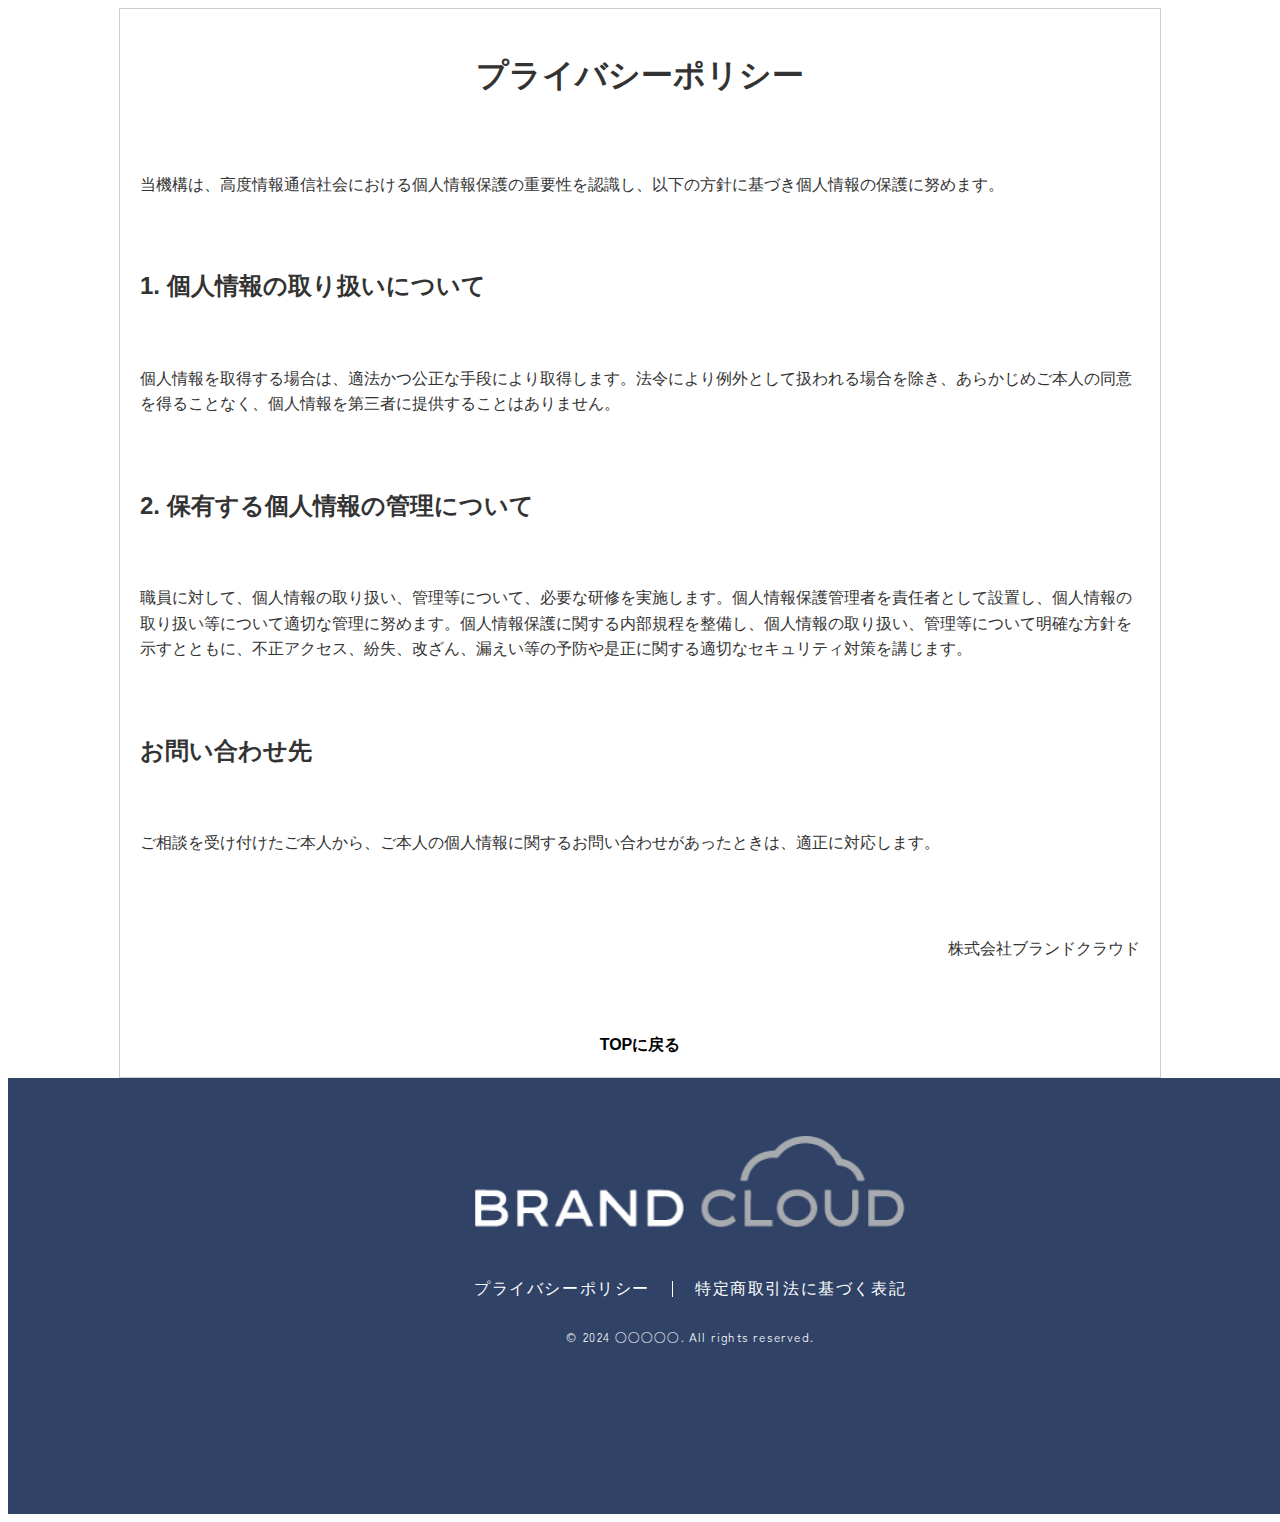
==== commit 2cbd71ef: "特商法追加" ====
--- a/policy.html
+++ b/policy.html
@@ -45,7 +45,7 @@
                 <div class="footer__container__content__policy">
                   <a href="./policy.html">プライバシーポリシー</a>
                   <div class="footer__container__content__policy__separate"></div>
-                  <a href="">特定商取引法に基づく表記</a>
+                  <a href="regulation.html">特定商取引法に基づく表記</a>
                 </div>
                 <div class="footer__container__copyright">
                   <p>© 2024 ○○○○○. All rights reserved.</p>
--- a/style.css
+++ b/style.css
@@ -2142,6 +2142,7 @@
       font-weight: 400;
       line-height: normal;
       letter-spacing: 1.6px;
+      text-decoration: none;
   }
   .footer__container__content__policy__separate {
     width: 1px;
@@ -2157,6 +2158,7 @@
       font-weight: 400;
       line-height: normal;
       letter-spacing: 1.2px;
+      text-decoration: none;
   }
 
 
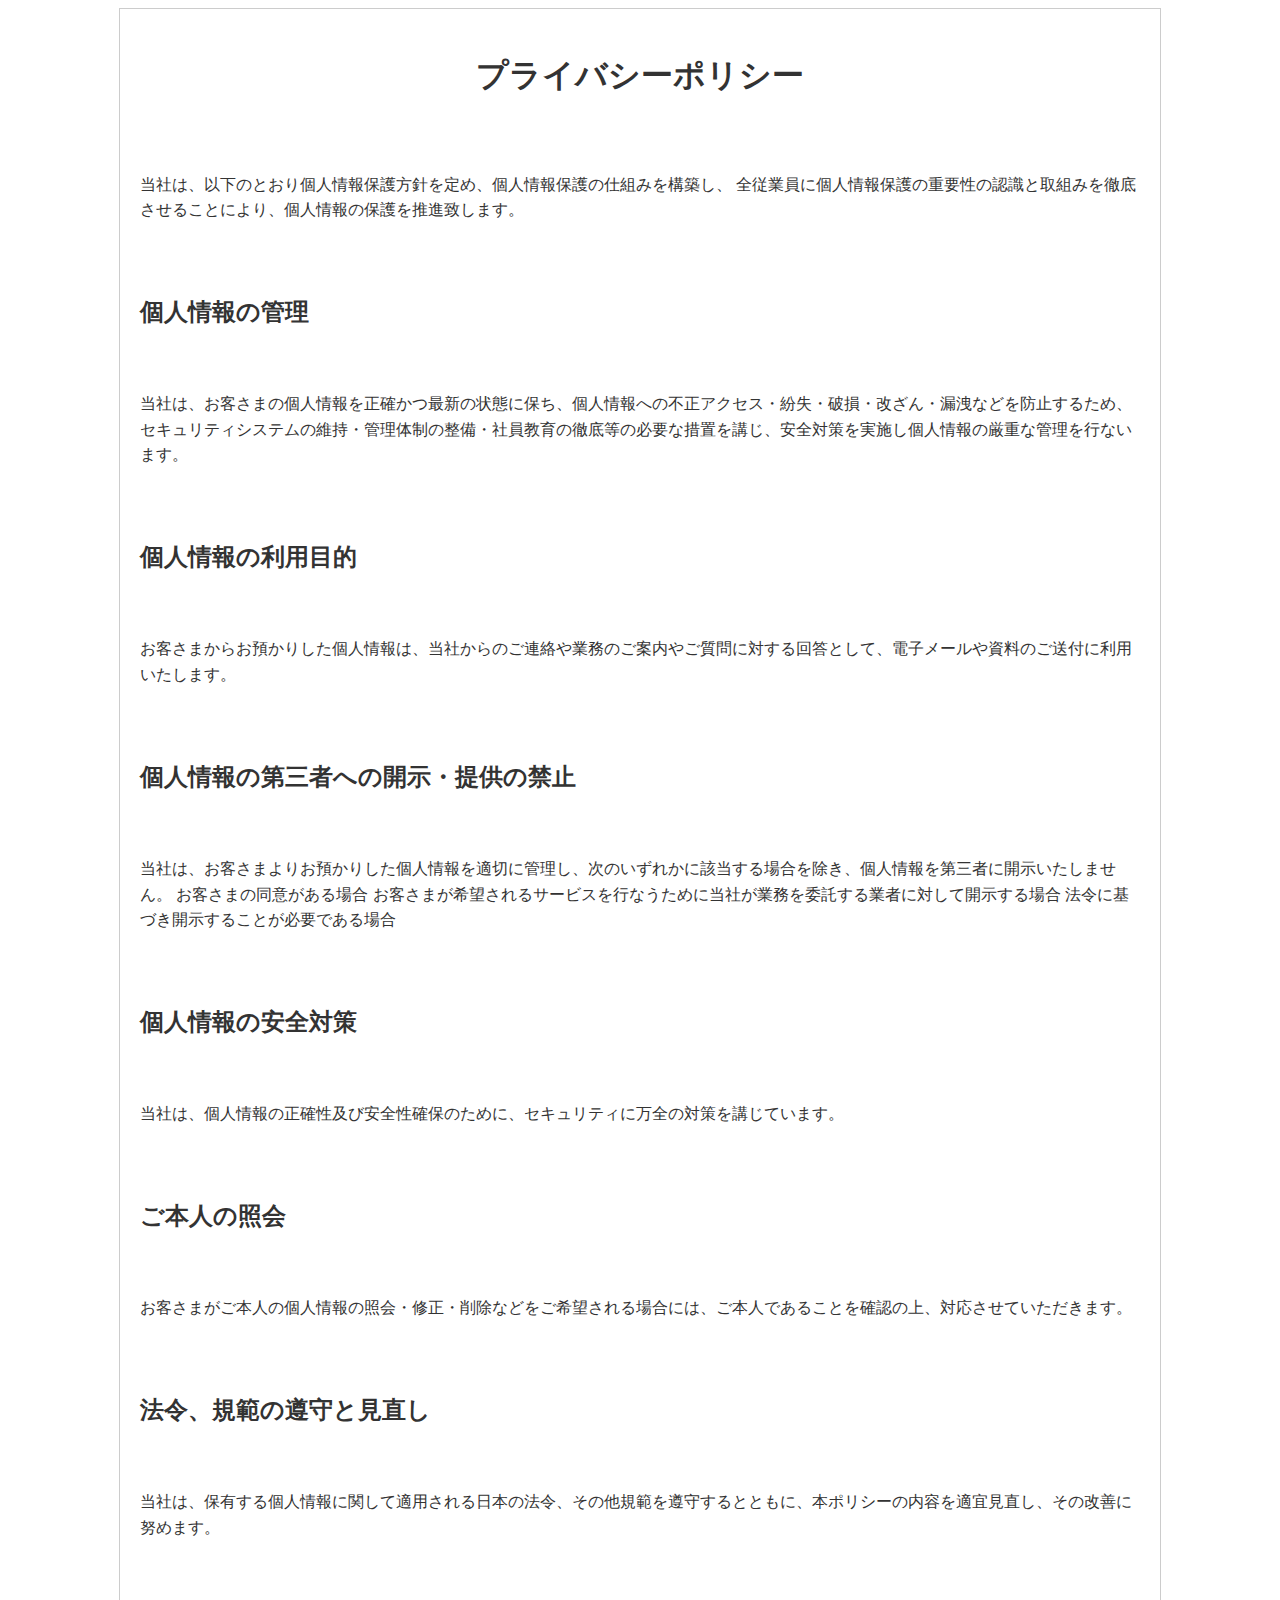
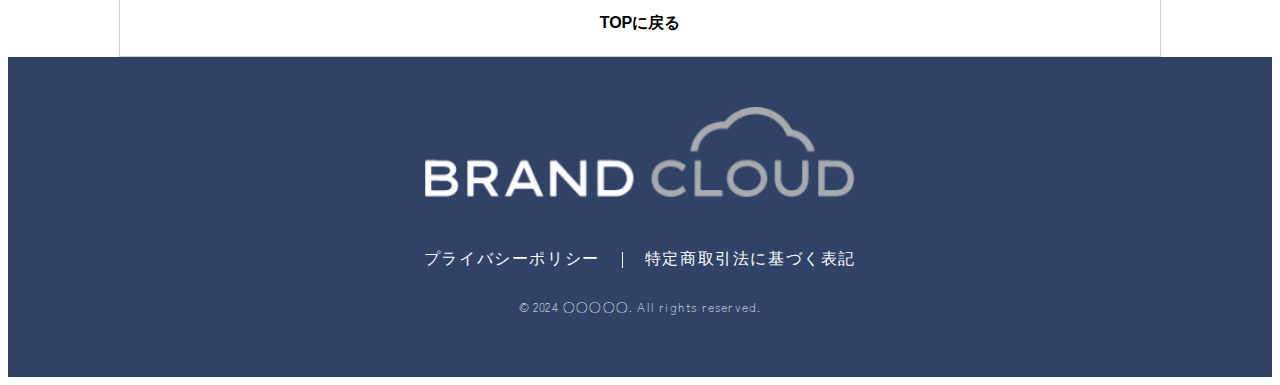
==== commit 4e75dcc5: "tab fin sp 10%" ====
--- a/policy.html
+++ b/policy.html
@@ -11,25 +11,32 @@
 <body>
   <div class="policy">
     <h1>プライバシーポリシー</h1>
-    <p>当機構は、高度情報通信社会における個人情報保護の重要性を認識し、以下の方針に基づき個人情報の保護に努めます。</p>
+    <p>当社は、以下のとおり個人情報保護方針を定め、個人情報保護の仕組みを構築し、 全従業員に個人情報保護の重要性の認識と取組みを徹底させることにより、個人情報の保護を推進致します。</p>
 
-    <h2>1. 個人情報の取り扱いについて</h2>
-    <p>個人情報を取得する場合は、適法かつ公正な手段により取得します。法令により例外として扱われる場合を除き、あらかじめご本人の同意を得ることなく、個人情報を第三者に提供することはありません。</p>
+    <h2>個人情報の管理</h2>
+    <p>当社は、お客さまの個人情報を正確かつ最新の状態に保ち、個人情報への不正アクセス・紛失・破損・改ざん・漏洩などを防止するため、セキュリティシステムの維持・管理体制の整備・社員教育の徹底等の必要な措置を講じ、安全対策を実施し個人情報の厳重な管理を行ないます。</p>
 
-    <h2>2. 保有する個人情報の管理について</h2>
+    <h2>個人情報の利用目的</h2>
     <p>
-      職員に対して、個人情報の取り扱い、管理等について、必要な研修を実施します。個人情報保護管理者を責任者として設置し、個人情報の取り扱い等について適切な管理に努めます。個人情報保護に関する内部規程を整備し、個人情報の取り扱い、管理等について明確な方針を示すとともに、不正アクセス、紛失、改ざん、漏えい等の予防や是正に関する適切なセキュリティ対策を講じます。
+      お客さまからお預かりした個人情報は、当社からのご連絡や業務のご案内やご質問に対する回答として、電子メールや資料のご送付に利用いたします。
     </p>
-
-    <div class="policy__contact">
-      <h2>お問い合わせ先</h2>
-      <p>ご相談を受け付けたご本人から、ご本人の個人情報に関するお問い合わせがあったときは、適正に対応します。</p>
-    </div>
-
-    <div class="policy__footer">
-      <p>株式会社ブランドクラウド</p>
-    </div>
-
+    <h2>個人情報の第三者への開示・提供の禁止</h2>
+    <p>
+      当社は、お客さまよりお預かりした個人情報を適切に管理し、次のいずれかに該当する場合を除き、個人情報を第三者に開示いたしません。 お客さまの同意がある場合 お客さまが希望されるサービスを行なうために当社が業務を委託する業者に対して開示する場合
+      法令に基づき開示することが必要である場合
+    </p>
+    <h2>個人情報の安全対策</h2>
+    <p>
+      当社は、個人情報の正確性及び安全性確保のために、セキュリティに万全の対策を講じています。
+    </p>
+    <h2>ご本人の照会</h2>
+    <p>
+      お客さまがご本人の個人情報の照会・修正・削除などをご希望される場合には、ご本人であることを確認の上、対応させていただきます。
+    </p>
+    <h2>法令、規範の遵守と見直し</h2>
+    <p>
+      当社は、保有する個人情報に関して適用される日本の法令、その他規範を遵守するとともに、本ポリシーの内容を適宜見直し、その改善に努めます。
+    </p>
     <div class="policy__back-to-top">
       <a href="./index.html">TOPに戻る</a>
     </div>
@@ -38,7 +45,7 @@
           <div class="footer">
             <div class="footer__container">
               <div class="footer__container__logo">
-                <img src="./images/footer-logo.png" alt="">
+                <img src="./images/sec18/footer_logo.png" alt="">
               </div>
               <div class="footer__container__content">
         
--- a/style.css
+++ b/style.css
@@ -4,79 +4,142 @@
   font-weight: normal;
   font-style: normal;
 }
-
 @font-face {
   font-family: "Volkhov";
   src: url("./assets/font/Volkhov/Volkhov-Bold.ttf") format("truetype");
   font-weight: bold;
   font-style: normal;
 }
-
 @font-face {
   font-family: "Zen Kaku Gothic Antique";
-  src: url("./assets/font/ZenKakuGothicAntique-Regular.ttf") format("truetype");
-  font-weight: normal;
-  font-style: normal;
-}
-
+  src: url("./assets/font/Zen_Kaku_Gothic_Antique/ZenKakuGothicAntique-Light.ttf") format("truetype");
+  font-weight: 400;
+  font-style: normal;
+}
 @font-face {
   font-family: "Zen Kaku Gothic Antique";
-  src: url("./assets/font/ZenKakuGothicAntique-Bold.ttf") format("truetype");
-  font-weight: bold;
-  font-style: normal;
-}
-
+  src: url("./assets/font/Zen_Kaku_Gothic_Antique/ZenKakuGothicAntique-Regular.ttf") format("truetype");
+  font-weight: 500;
+  font-style: normal;
+}
+@font-face {
+  font-family: "Zen Kaku Gothic Antique";
+  src: url("./assets/font/Zen_Kaku_Gothic_Antique/ZenKakuGothicAntique-Medium.ttf") format("truetype");
+  font-weight: 700;
+  font-style: normal;
+}
+@font-face {
+  font-family: "Zen Kaku Gothic Antique";
+  src: url("./assets/font/Zen_Kaku_Gothic_Antique/ZenKakuGothicAntique-Bold.ttf") format("truetype");
+  font-weight: 900;
+  font-style: normal;
+}
 @font-face {
   font-family: "Zen Kurenaido";
   src: url("./assets/font/Zen_Kurenaido/ZenKurenaido-Regular.ttf") format("truetype");
   font-weight: normal;
   font-style: normal;
 }
-
-
 @font-face {
   font-family: "Zen Antique Soft";
   src: url("./assets/font/ZenAntiqueSoft-Regular.ttf") format("truetype");
   font-weight: normal;
   font-style: normal;
 }
-
 @font-face {
   font-family: "Zen Antique Soft";
   src: url("./assets/font/ZenAntiqueSoft-Bold.ttf") format("truetype");
   font-weight: bold;
   font-style: normal;
 }
-
 @font-face {
   font-family: "Noto Sans JP";
   src: url("./assets/font/NotoSansJP-VariableFont_wght.ttf") format("truetype");
   font-weight: normal;
   font-style: normal;
 }
+/* -----------arrow animation-------------- */
+.rotate {
+  transform: rotate(180deg);
+}
+/* -------------button-animation------------ */
+.CTA-button {
+  overflow: hidden;
+}
+.CTA-button::before {
+  position: absolute;
+  content: '';
+  display: inline-block;
+  top: -180px;
+  left: 0;
+  width: 30px;
+  height: 100%;
+  background-color: #fbfbfb;
+  animation: btn_animation 3s ease-in-out infinite;
+}
+@-webkit-keyframes btn_animation {
+  0% {
+    -webkit-transform: scale(0) rotate(45deg);
+    opacity: 0;
+  }
+
+  80% {
+    -webkit-transform: scale(0) rotate(45deg);
+    opacity: 0.5;
+  }
+
+  81% {
+    -webkit-transform: scale(4) rotate(45deg);
+    opacity: 1;
+  }
+
+  100% {
+    -webkit-transform: scale(50) rotate(45deg);
+    opacity: 0;
+  }
+}
 
 /*--------------- top ----------------- */
 .top {
   width: 1366px;
   height: 768px;
+  padding: 34px 43px;
+  background-color: #fafafa;
+  display: flex;
+  align-items: center;
+  justify-content: center;
+    background-image: url("./images/sec1/fv_background_pc.jpg");
+      background-repeat: no-repeat;
+      background-position: center center;
+      background-size: cover;
+}
+
+.top__container {
+  width: 1280px;
+  height: 700px;
   flex-shrink: 0;
-  padding: 0 64px 48px 64px;
-  background-color: #fafafa;
-}
-
-.top__container {
-  width: 1238px;
-  height: 720px;
   position: relative;
-  background-image: url("./images/background.png");
-  background-repeat: no-repeat;
-  background-size: cover;
-  background-color: rgba(211, 211, 211, 0.5);
-}
-
+
+}
+.top__container__logo {
+  position: absolute;
+  top: 74px;
+  left: 62px;
+}
+.top__container__text h3 {
+  position: absolute;
+  top: 232px;
+  left: 64px;
+  color: #304266;
+  font-family: "Zen Kaku Gothic Antique";
+  font-size: 28px;
+  font-style: normal;
+  font-weight: 400;
+  line-height: 48px;
+  /* 171.429% */
+  letter-spacing: 3.92px;
+}
 .top__container__title {
-  height: 261px;
-  width: 639px;
   position: absolute;
   top: 328px;
   left: 60px;
@@ -95,15 +158,6 @@
 }
 .top__container__title h1 span {
   letter-spacing: 2.4px;
-}
-
-.top__container__logo {
-  width: 550px;
-    height: 118.004px;
-  position: absolute;
-  top: 74px;
-  left: 62px;
-  background-color: rgb(11, 102, 135);
 }
 
 /* .top__container__cta-wrapper {
@@ -118,19 +172,7 @@
   gap: 16px;
 } */ 
 
-.top__container__text h3{
-  position: absolute;
-  top: 232px;
-  left: 64px;
-  color: #304266;
-    font-family: "Zen Kaku Gothic Antique";
-    font-size: 28px;
-    font-style: normal;
-    font-weight: 400;
-    line-height: 48px;
-    /* 171.429% */
-    letter-spacing: 3.92px;
-}
+
 
 
 /* .top__container__text h3:nth-of-type(2) {
@@ -139,7 +181,7 @@
 
 .top__container__cta-button {
   position: absolute;
-  bottom: 48px;
+  top: 520px;
   left: 60px;
   display: inline-flex;
     padding: 20px 64px;
@@ -173,14 +215,14 @@
     letter-spacing: 7.6px;
 }
 
-.top__container__acter {
+.top__container__actor {
   position: absolute;
   top: 165px;
-  right: 48px;
+  left: 670px;
   width: 563px;
   height: 513px;
 }
-
+/* 
 .top__container__information {
   position: absolute;
   top: 448px;
@@ -197,25 +239,23 @@
   font-style: normal;
   font-weight: 400;
   line-height: 54px; /* 207.692% */
-}
 
 /* -------------company-overview---------- */
 .company-overview {
-  width: 1366px;
-  height: 768px;
+  width: 100%;
+  height: 100%;
   flex-shrink: 0;
   display: flex;
   justify-content: center;
   background-color: #fff;
 }
 .company-overview__container {
-  height: 513px;
-  width: 1100px;
+  width: 100%;
   text-align: center;
   display: flex;
   flex-direction: column;
   gap: 48px;
-  margin: 80px 133px 0 133px;
+  margin: 80px 133px 130px 133px;
 }
 .company-overview__container__title {
   color: #304266;
@@ -277,7 +317,6 @@
   font-weight: 700;
   letter-spacing: 1.6px;
 }
-
 .company-overview__container__stats__cards__card__text__lower {
   color: #304266;
   display: flex;
@@ -292,14 +331,13 @@
   line-height: normal;
   letter-spacing: 3.6px;
 }
-
 /* ------------フォントファイルが効かない問題------------} */
 
 
 .company-overview__container__stats__cards__card__text__lower__num h4 {
     font-family: Volkhov;
 }
-.company-overview__container__stats__cards__card__text__lower__unit {
+.company-overview__container__stats__cards__card__text__lower__unit h4 {
   display: flex;
   flex-direction: column;
   justify-content: center;
@@ -349,11 +387,12 @@
   margin: 40px 0 120px 0;
 }
 
+
 /* ------------issue---------- */
 .issue {
   position: relative;
   display: flex;
-  width: 1366px;
+  width: 100%;
   flex-direction: column;
   align-items: center;
   gap: 64px;
@@ -363,7 +402,7 @@
 .issue__container {
   width: 1100px;
   height: auto;
-  margin: 0 133px;
+  margin: 0 auto;
   display: flex;
   flex-direction: column;
   align-items: center;
@@ -385,6 +424,7 @@
   display: flex;
   align-items: flex-start;
   align-content: flex-start;
+  justify-content: center;
   gap: 40px;
   align-self: stretch;
   flex-wrap: wrap;
@@ -438,7 +478,6 @@
   height: 406px;
   flex-shrink: 0;
   border-radius: 12px;
-  background: #fff;
   margin: 0 auto;
 }
 .issue__impact {
@@ -466,6 +505,7 @@
 }
 
 .issue__impact__container__items {
+  max-width: 1366px;
   display: flex;
   justify-content: center;
   align-items: center;
@@ -534,7 +574,7 @@
 }
 .problemSolving__bg-lower {
   width: 1366px;
-  height: 1207px;
+  height: 907px;
   position: absolute;
   top: 340px;
   flex-shrink: 0;
@@ -545,8 +585,8 @@
 /* -------------------------------- */
 .problemSolving__container {
   display: flex;
-  width: 1100px;
-  height: 996px;
+  width: 100%;
+  height: auto;
   flex-direction: column;
   align-items: center;
   gap: 40px;
@@ -640,6 +680,7 @@
 
 /* ------------serviceIntroduction-------------- */
 .serviceIntroduction {
+  width: 1366px;
   display: flex;
   flex-direction: column;
   align-items: center;
@@ -648,10 +689,11 @@
   background-color: #fff;
 }
 .serviceIntroduction__head-line {
-  width: 1366px;
+  width: 100%;
   height: 300px;
   background: #304266;
   position: relative;
+  background-image: url(./images/sec6/sec6_background-1_pc.jpg);
 }
 .serviceIntroduction__head-line__text-box {
   position: absolute;
@@ -679,7 +721,8 @@
 }
 .serviceIntroduction__head-line__text-box__description p {
   color: #fff;
-
+  display: flex;
+  text-align: start;
   font-family: "Zen Kaku Gothic Antique";
   font-size: 30px;
   font-style: normal;
@@ -687,8 +730,6 @@
   line-height: 50px; /* 166.667% */
 }
 .serviceIntroduction__head-line__image {
-  width: 430px;
-  height: 486px;
   position: absolute;
   right: 11px;
   bottom: 0px;
@@ -725,11 +766,9 @@
 }
 .serviceIntroduction__items__item__title {
   display: inline-flex;
-  padding: 0px 48px;
   justify-content: center;
   align-items: center;
   gap: 10px;
-  background-color: #fca4a4;
   position: relative;
   z-index: 1;
 }
@@ -738,7 +777,7 @@
   top: 50%;
   left: 50%;
   transform: translate(-50%, -50%);
-  z-index: 0;
+  z-index: -1;
 }
 .serviceIntroduction__items__item__title h3 {
   display: block;
@@ -748,6 +787,8 @@
   font-style: normal;
   font-weight: 700;
   line-height: normal;
+  padding: 0px 48px;
+  background-color: #fff;
   z-index: 1;
 }
 
@@ -766,28 +807,23 @@
   width: 1032px;
   justify-content: center;
   align-items: center;
+  position: relative;
   gap: 24px;
 }
 .serviceIntroduction__items__item__box__card {
   display: flex;
-  padding: 24px 32px;
   flex-direction: column;
   justify-content: center;
   align-items: center;
   align-self: stretch;
   border-radius: 12px;
   background: #fff;
-  box-shadow: 0px 4px 10px 0px rgba(0, 0, 0, 0.15);
-}
-.serviceIntroduction__items__item__box__card img {
-  background-color: #5079b5;
-  height: 392px;
-  width: 420px;
-}
-.serviceIntroduction__head-line__text-box__arrow {
-  height: auto;
-  height: auto;
-  background-color: #304266;
+}
+
+.serviceIntroduction__items__item__box__arrow {
+  z-index: 2;
+  position: absolute;
+  top: 249px;
 }
 
 .serviceIntroduction__items__summary {
@@ -799,7 +835,8 @@
 }
 .serviceIntroduction__items__summary__container {
   display: flex;
-  width: 1030px;
+  width: 1100px;
+  padding: 0 21px;
   flex-direction: column;
   align-items: center;
   gap: 32px;
@@ -830,6 +867,8 @@
 }
 .serviceIntroduction__items__summary__container__descriptions p span {
   font-weight: 700;
+    background: linear-gradient(transparent 60%,
+          rgb(197, 225, 235) 60%);
 }
 
 /* ------firstCTABanner----- */
@@ -840,8 +879,7 @@
   background-color: #eaedf2;
 }
 .firstCTABanner__image {
-  width: 515px;
-  height: 573px;
+
   position: absolute;
   bottom: 0px;
 }
@@ -864,34 +902,42 @@
 }
 .firstCTABanner__CTA-button {
   position: absolute;
-  bottom: 43px;
-  left: 433px;
+  bottom: 36px;
+  left: 435px;
   display: inline-flex;
-  padding: 24px 40px;
-  align-items: center;
-  gap: 24px;
+    padding: 20px 64px;
+    flex-direction: column;
+    justify-content: center;
+    align-items: center;
+    gap: 12px;
   border-radius: 8px;
   background: linear-gradient(270deg, #d91e68 16.42%, #f2635f 126.01%);
 }
 .firstCTABanner__CTA-button__caption p {
-  color: #fff;
-  font-family: "Zen Kaku Gothic Antique";
-  font-size: 24px;
-  font-style: normal;
-  font-weight: 500;
-  line-height: 32px; /* 133.333% */
-}
-.firstCTABanner__CTA-button__caption p span {
-  letter-spacing: 7.92px;
+  color: #FFF;
+    font-family: "Zen Kaku Gothic Antique";
+    font-size: 28px;
+    font-style: normal;
+    font-weight: 500;
+    line-height: 32px;
+    /* 114.286% */
+    letter-spacing: 2.8px;
 }
 .firstCTABanner__CTA-button__action-word h3 {
-  color: #fff;
-  text-align: center;
-  font-family: "Zen Kaku Gothic Antique";
-  font-size: 36px;
-  font-style: normal;
-  font-weight: 900;
-  line-height: 64px; /* 177.778% */
+  color: #FFF;
+    text-align: center;
+    font-family: "Zen Kaku Gothic Antique";
+    font-size: 40px;
+    font-style: normal;
+    font-weight: 900;
+    line-height: 50px;
+    /* 125% */
+    letter-spacing: 8px;
+}
+.firstCTABanner__bubble {
+  position: absolute;
+  top: 227px;
+  left: 938px;
 }
 /* -------serviceDetail------ */
 .serviceDetail {
@@ -947,7 +993,8 @@
 
 .serviceDetail__effect__cards {
   display: flex;
-  align-items: flex-start;
+  align-items: center;
+  justify-content: center;
   gap: 24px;
   align-self: stretch;
 }
@@ -957,7 +1004,6 @@
   justify-content: center;
   align-items: flex-start;
   gap: 10px;
-  align-self: stretch;
   border-radius: 12px;
   background: #eaedf2;
 }
@@ -998,7 +1044,7 @@
   font-family: "Zen Kaku Gothic Antique";
   font-size: 24px;
   font-style: normal;
-  font-weight: 500;
+  font-weight: 700;
   line-height: normal;
   letter-spacing: 1.2px;
 }
@@ -1055,6 +1101,11 @@
   justify-content: center;
 }
 .serviceDetail__reasons__cards__card {
+  display: flex;
+  flex-direction: column;
+  align-items: center;
+  justify-content: center;
+  gap: 16px;
   width: 350px;
   height: 340px;
   flex-shrink: 0;
@@ -1079,6 +1130,9 @@
   line-height: normal;
   letter-spacing: 4.8px;
 }
+.serviceDetail__reasons__cards__card__title h4 span {
+  letter-spacing: 0;
+}
 
 .serviceDetail__example {
   margin-top: 130px;
@@ -1153,7 +1207,6 @@
   width: 355px;
   height: 224px;
   flex-shrink: 0;
-  background-color: #5079b2;
 }
 .serviceDetail__example__case__result {
   display: flex;
@@ -1189,17 +1242,20 @@
 }
 .serviceDetail__example__case__result__review {
   display: flex;
-  align-items: flex-end;
+  justify-content: space-between;
   gap: 115px;
 }
-.serviceDetail__example__case__result__review__image {
+.serviceDetail__example__case__result__review__image img{
   width: 200px;
   height: 150px;
-  background-color: #5079b5;
+}
+.serviceDetail__example__case:nth-of-type(3)
+.serviceDetail__example__case__result__review__image img{
+  width: 250px;
+  height: auto;
 }
 .serviceDetail__example__case__result__review__user {
   display: flex;
-  width: 630px;
   flex-direction: column;
   align-items: flex-start;
   gap: 32px;
@@ -1269,21 +1325,23 @@
   width: 621px;
   height: 160px;
 }
-.serviceDetail__example__case__overview:nth-of-type(2) {
-  display: flex;
-  width: 1000px;
+.serviceDetail__example__case:nth-of-type(3) 
+.serviceDetail__example__case__overview {
+  display: flex;
+  width: 100%;
   flex-direction: column;
   align-items: flex-start;
   gap: 16px;
 }
 .serviceDetail__example__case__overview__logo {
+  flex-shrink: 0;
+  position: absolute;
+  top: 136px;
+  right: 0px;
+}
+.serviceDetail__example__case__overview__logo img {
   width: 336.364px;
   height: 74px;
-  flex-shrink: 0;
-  position: absolute;
-  top: 136px;
-  right: 0px;
-  background-color: #5079b2;
 }
 .serviceDetail__example__case__overview:nth-of-type(2) {
   position: relative;
@@ -1317,7 +1375,7 @@
 }
 .flow__bg-lower {
   width: 1366px;
-  height: 1498px;
+  height: 1408px;
   position: absolute;
   top: 340px;
   flex-shrink: 0;
@@ -1373,7 +1431,7 @@
 .flow__container__steps {
   display: flex;
   flex-direction: column;
-  align-items: flex-start;
+  align-items: center;
   gap: 40px;
   align-self: stretch;
 }
@@ -1393,6 +1451,7 @@
   font-family: Volkhov;
   font-size: 56px;
   font-style: normal;
+  z-index: 2;
   font-weight: 400;
   line-height: 82px; /* 146.429% */
 }
@@ -1414,10 +1473,12 @@
   position: absolute;
   top: 86px;
   left: 67px;
+  flex-shrink: 0;
+  background-color: #304266;
+}
+.flow__container__steps__step__image img {
   width: 200px;
   height: 120px;
-  flex-shrink: 0;
-  background-color: #304266;
 }
 .flow__container__steps__step__description {
   position: absolute;
@@ -1557,15 +1618,19 @@
   font-weight: 500;
   letter-spacing: 1.4px;
 }
+.plan__container__cards__card__box__text-area:nth-of-type(2)
+ p span {
+    padding: 0 11px 0 22px;
+ }
 .plan__container__cards__card__box__text-area__title__price p span {
   color: #d91e68;
   text-align: center;
   font-family: "Zen Antique Soft";
   font-size: 80px;
   font-weight: 400;
+  padding: 0 10px;
   letter-spacing: 4px;
 }
-/* Zen Antique Softフォントファイルのインストールから再開 */
 .plan__container__cards__card__box__text-area__overview{
   display: flex;
   flex-direction: column;
@@ -1677,7 +1742,7 @@
 }
 .secondCTABanner__bubble {
   position: absolute;
-  top: -137.79px;
+  bottom: 205px;
   left: 514.04px;
 }
 .secondCTABanner__speech {
@@ -1703,10 +1768,10 @@
 }
 .secondCTABanner__CTA-button {
   position: absolute;
-  bottom: 57px;
+  bottom: 50px;
   left: 639px;
   display: inline-flex;
-  padding: 20px 64px;
+  padding: 24px 80px;
   flex-direction: column;
   justify-content: center;
   align-items: center;
@@ -1716,7 +1781,7 @@
 }
 .secondCTABanner__CTA-button__caption p {
   color: #FFF;
-    font-family: "Zen Kaku Gothic Antique";
+  font-family: "Zen Kaku Gothic Antique";
     font-size: 28px;
     font-style: normal;
     font-weight: 500;
@@ -1728,7 +1793,7 @@
   color: #FFF;  
     text-align: center;
     font-family: "Zen Kaku Gothic Antique";
-    font-size: 38px;
+    font-size: 40px;
     font-style: normal;
     font-weight: 900;
     line-height: 48px;
@@ -1883,7 +1948,6 @@
 .free-service__container__head__image img {
   height: 377px;
   width: 251px;
-  background-color: #5079B2;
 }
 .free-service__container__head__text-area__description {
   display: flex;
@@ -1962,8 +2026,7 @@
   line-height: normal;
   letter-spacing: 1.2px;
   }
-  .free-service__container__cards__card__image {
-    background-color: #bcd8ff;
+  .free-service__container__cards__card__image img {
     width: 480px;
       height: 274px;
   }
@@ -1989,6 +2052,7 @@
   font-family: "Zen Antique Soft";
   font-size: 40px;
   font-weight: 400;
+  padding: 0 8px;
   letter-spacing: 2px;
   }
   .free-service__container__CTA__button {
@@ -2100,11 +2164,11 @@
   /* -----------footer----------- */
   .footer {
     display: flex;
-      width: 1366px;
+      width: 100%;
       height: 320px;
-      padding: 58px 470px 58px 466px;
+      justify-content: center;
+      align-items: center;
       flex-direction: column;
-      align-items: flex-start;
       gap: 10px;
       flex-shrink: 0;
       background: #304266;
@@ -2160,8 +2224,6 @@
       letter-spacing: 1.2px;
       text-decoration: none;
   }
-
-
   /* ---------policy--------- */
             .policy {
               font-family: 'Arial', sans-serif;
@@ -2173,44 +2235,36 @@
               margin: 0 auto;
               border: 1px solid #ccc;
             }
-      
             .policy h1 {
               text-align: center;
               font-size: 32px;
               margin-bottom: 70px;
             }
-      
             .policy h2 {
               font-size: 24px;
               margin-top: 70px;
               margin-bottom: 60px;
             }
-      
             .policy p {
               font-size: 16px;
               margin: 60px 0;
             }
-      
             .policy__contact {
               margin-top: 70px;
             }
-      
             .policy__footer {
               text-align: right;
               margin-top: 80px;
             }
-      
             .policy__back-to-top {
               text-align: center;
               margin-top: 70px;
             }
-      
             .policy__back-to-top a {
               color: #000;
               text-decoration: none;
               font-weight: bold;
             }
-      
             .policy__back-to-top a:hover {
               text-decoration: underline;
             }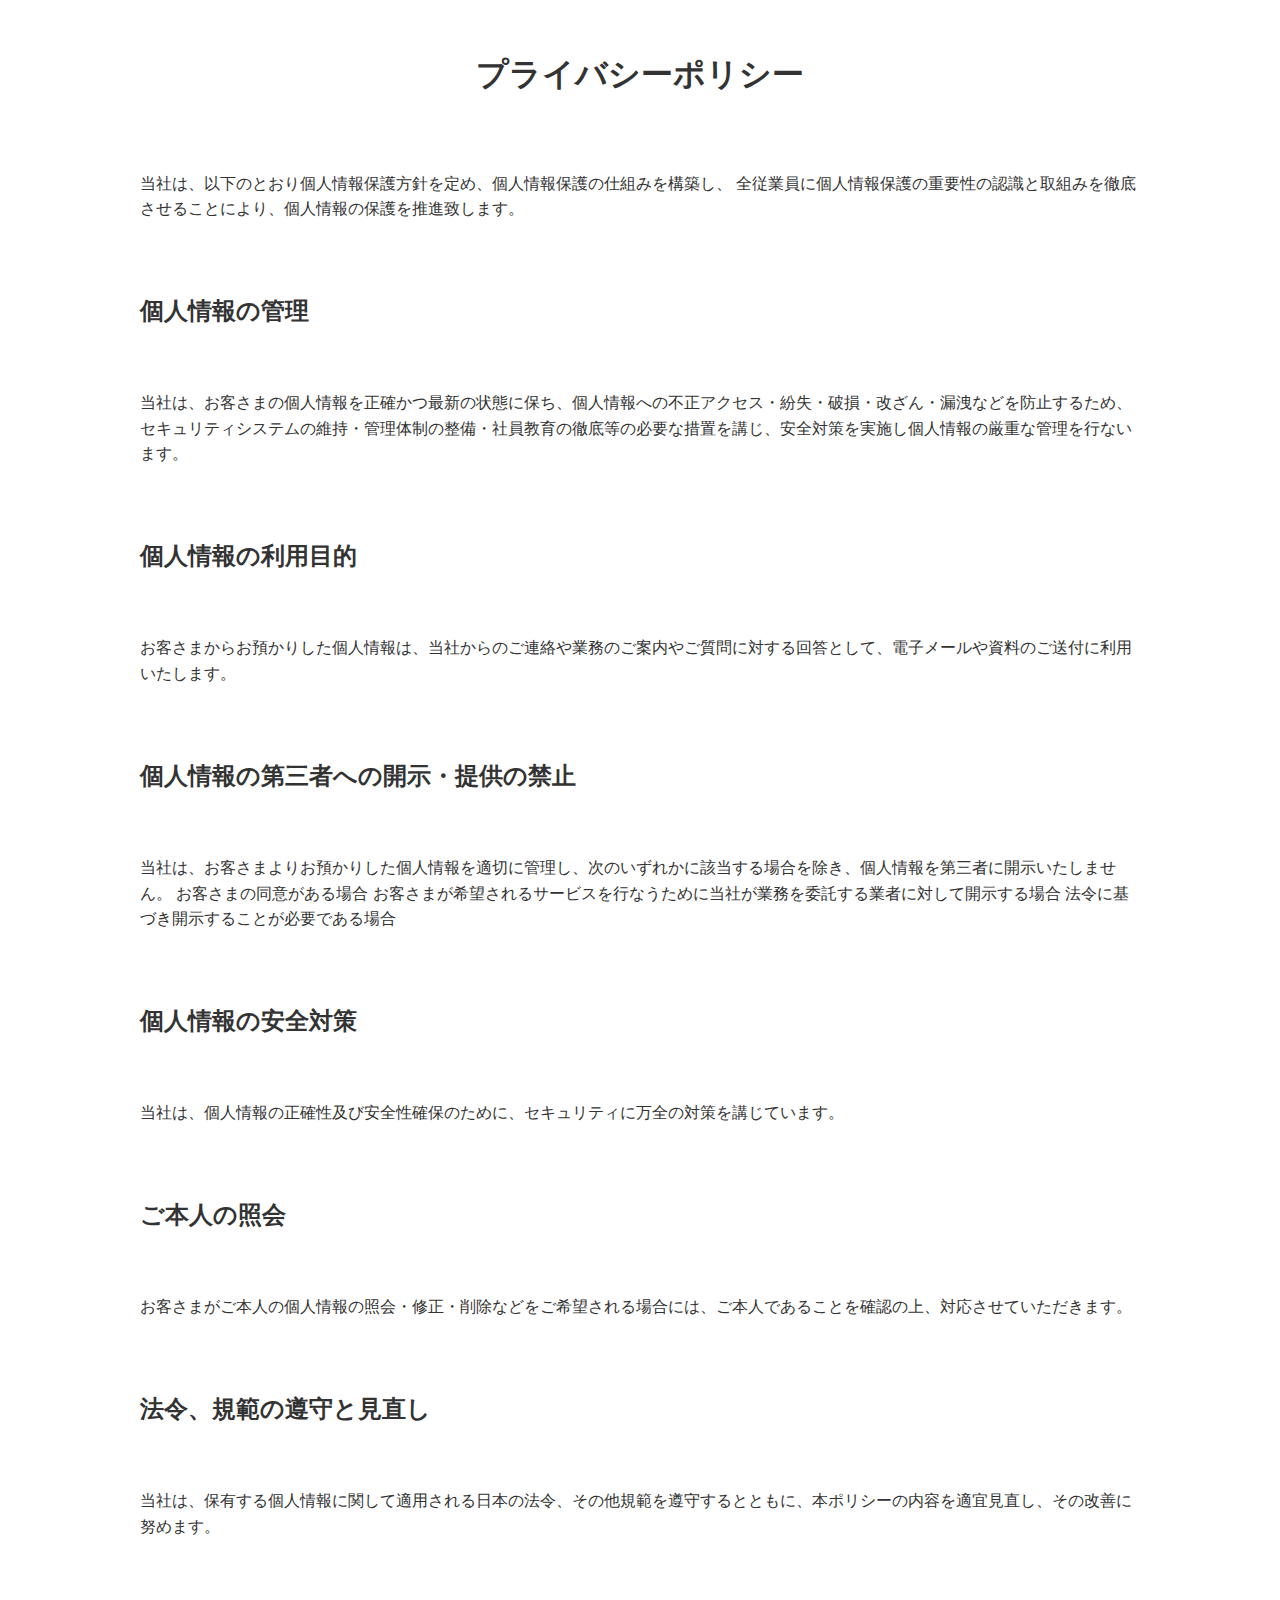
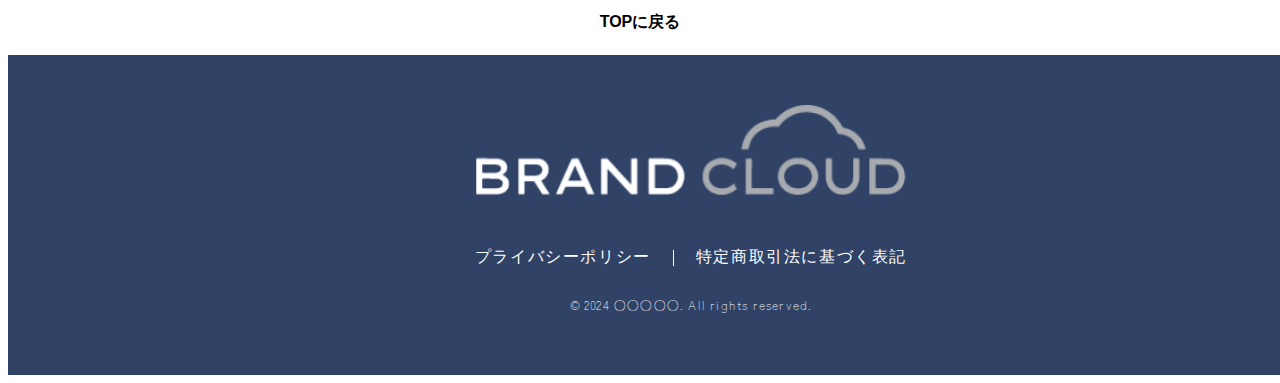
==== commit 8e55cc1b: "8" ====
--- a/policy.html
+++ b/policy.html
@@ -1,66 +1,70 @@
 <!DOCTYPE html>
 <html lang="ja">
+  <head>
+    <meta charset="UTF-8" />
+    <meta name="viewport" content="width=device-width, initial-scale=1.0" />
+    <title>プライバシーポリシー</title>
+    <link rel="stylesheet" href="style.css" />
+  </head>
 
-<head>
-  <meta charset="UTF-8">
-  <meta name="viewport" content="width=device-width, initial-scale=1.0">
-  <title>プライバシーポリシー</title>
-  <link rel="stylesheet" href="style.css">
-</head>
+  <body>
+    <div class="policy">
+      <h1>プライバシーポリシー</h1>
+      <p>
+        当社は、以下のとおり個人情報保護方針を定め、個人情報保護の仕組みを構築し、
+        全従業員に個人情報保護の重要性の認識と取組みを徹底させることにより、個人情報の保護を推進致します。
+      </p>
 
-<body>
-  <div class="policy">
-    <h1>プライバシーポリシー</h1>
-    <p>当社は、以下のとおり個人情報保護方針を定め、個人情報保護の仕組みを構築し、 全従業員に個人情報保護の重要性の認識と取組みを徹底させることにより、個人情報の保護を推進致します。</p>
+      <h2>個人情報の管理</h2>
+      <p>
+        当社は、お客さまの個人情報を正確かつ最新の状態に保ち、個人情報への不正アクセス・紛失・破損・改ざん・漏洩などを防止するため、セキュリティシステムの維持・管理体制の整備・社員教育の徹底等の必要な措置を講じ、安全対策を実施し個人情報の厳重な管理を行ないます。
+      </p>
 
-    <h2>個人情報の管理</h2>
-    <p>当社は、お客さまの個人情報を正確かつ最新の状態に保ち、個人情報への不正アクセス・紛失・破損・改ざん・漏洩などを防止するため、セキュリティシステムの維持・管理体制の整備・社員教育の徹底等の必要な措置を講じ、安全対策を実施し個人情報の厳重な管理を行ないます。</p>
-
-    <h2>個人情報の利用目的</h2>
-    <p>
-      お客さまからお預かりした個人情報は、当社からのご連絡や業務のご案内やご質問に対する回答として、電子メールや資料のご送付に利用いたします。
-    </p>
-    <h2>個人情報の第三者への開示・提供の禁止</h2>
-    <p>
-      当社は、お客さまよりお預かりした個人情報を適切に管理し、次のいずれかに該当する場合を除き、個人情報を第三者に開示いたしません。 お客さまの同意がある場合 お客さまが希望されるサービスを行なうために当社が業務を委託する業者に対して開示する場合
-      法令に基づき開示することが必要である場合
-    </p>
-    <h2>個人情報の安全対策</h2>
-    <p>
-      当社は、個人情報の正確性及び安全性確保のために、セキュリティに万全の対策を講じています。
-    </p>
-    <h2>ご本人の照会</h2>
-    <p>
-      お客さまがご本人の個人情報の照会・修正・削除などをご希望される場合には、ご本人であることを確認の上、対応させていただきます。
-    </p>
-    <h2>法令、規範の遵守と見直し</h2>
-    <p>
-      当社は、保有する個人情報に関して適用される日本の法令、その他規範を遵守するとともに、本ポリシーの内容を適宜見直し、その改善に努めます。
-    </p>
-    <div class="policy__back-to-top">
-      <a href="./index.html">TOPに戻る</a>
+      <h2>個人情報の利用目的</h2>
+      <p>
+        お客さまからお預かりした個人情報は、当社からのご連絡や業務のご案内やご質問に対する回答として、電子メールや資料のご送付に利用いたします。
+      </p>
+      <h2>個人情報の第三者への開示・提供の禁止</h2>
+      <p>
+        当社は、お客さまよりお預かりした個人情報を適切に管理し、次のいずれかに該当する場合を除き、個人情報を第三者に開示いたしません。
+        お客さまの同意がある場合
+        お客さまが希望されるサービスを行なうために当社が業務を委託する業者に対して開示する場合
+        法令に基づき開示することが必要である場合
+      </p>
+      <h2>個人情報の安全対策</h2>
+      <p>
+        当社は、個人情報の正確性及び安全性確保のために、セキュリティに万全の対策を講じています。
+      </p>
+      <h2>ご本人の照会</h2>
+      <p>
+        お客さまがご本人の個人情報の照会・修正・削除などをご希望される場合には、ご本人であることを確認の上、対応させていただきます。
+      </p>
+      <h2>法令、規範の遵守と見直し</h2>
+      <p>
+        当社は、保有する個人情報に関して適用される日本の法令、その他規範を遵守するとともに、本ポリシーの内容を適宜見直し、その改善に努めます。
+      </p>
+      <div class="policy__back-to-top">
+        <a href="./index.html">TOPに戻る</a>
+      </div>
     </div>
-  </div>
-        <section id="footer">
-          <div class="footer">
-            <div class="footer__container">
-              <div class="footer__container__logo">
-                <img src="./images/sec18/footer_logo.png" alt="">
-              </div>
-              <div class="footer__container__content">
-        
-                <div class="footer__container__content__policy">
-                  <a href="./policy.html">プライバシーポリシー</a>
-                  <div class="footer__container__content__policy__separate"></div>
-                  <a href="regulation.html">特定商取引法に基づく表記</a>
-                </div>
-                <div class="footer__container__copyright">
-                  <p>© 2024 ○○○○○. All rights reserved.</p>
-                </div>
-              </div>
+    <section id="footer">
+      <div class="footer">
+        <div class="footer__container">
+          <div class="footer__container__logo">
+            <img src="./images/sec18/footer_logo.png" alt="" />
+          </div>
+          <div class="footer__container__content">
+            <div class="footer__container__content__policy">
+              <a href="./policy.html">プライバシーポリシー</a>
+              <div class="footer__container__content__policy__separate"></div>
+              <a href="regulation.html">特定商取引法に基づく表記</a>
+            </div>
+            <div class="footer__container__copyright">
+              <p>© 2024 ○○○○○. All rights reserved.</p>
             </div>
           </div>
-        </section>
-</body>
-
-</html>+        </div>
+      </div>
+    </section>
+  </body>
+</html>
--- a/style.css
+++ b/style.css
@@ -1,3 +1,15 @@
+.sp {
+  display: none;
+}
+
+.tab {
+  display: none;
+}
+
+.pc {
+  display: block;
+}
+
 @font-face {
   font-family: "Volkhov";
   src: url("./assets/font/Volkhov/Volkhov-Regular.ttf") format("truetype");
@@ -12,31 +24,36 @@
 }
 @font-face {
   font-family: "Zen Kaku Gothic Antique";
-  src: url("./assets/font/Zen_Kaku_Gothic_Antique/ZenKakuGothicAntique-Light.ttf") format("truetype");
+  src: url("./assets/font/Zen_Kaku_Gothic_Antique/ZenKakuGothicAntique-Light.ttf")
+    format("truetype");
   font-weight: 400;
   font-style: normal;
 }
 @font-face {
   font-family: "Zen Kaku Gothic Antique";
-  src: url("./assets/font/Zen_Kaku_Gothic_Antique/ZenKakuGothicAntique-Regular.ttf") format("truetype");
+  src: url("./assets/font/Zen_Kaku_Gothic_Antique/ZenKakuGothicAntique-Regular.ttf")
+    format("truetype");
   font-weight: 500;
   font-style: normal;
 }
 @font-face {
   font-family: "Zen Kaku Gothic Antique";
-  src: url("./assets/font/Zen_Kaku_Gothic_Antique/ZenKakuGothicAntique-Medium.ttf") format("truetype");
+  src: url("./assets/font/Zen_Kaku_Gothic_Antique/ZenKakuGothicAntique-Medium.ttf")
+    format("truetype");
   font-weight: 700;
   font-style: normal;
 }
 @font-face {
   font-family: "Zen Kaku Gothic Antique";
-  src: url("./assets/font/Zen_Kaku_Gothic_Antique/ZenKakuGothicAntique-Bold.ttf") format("truetype");
+  src: url("./assets/font/Zen_Kaku_Gothic_Antique/ZenKakuGothicAntique-Bold.ttf")
+    format("truetype");
   font-weight: 900;
   font-style: normal;
 }
 @font-face {
   font-family: "Zen Kurenaido";
-  src: url("./assets/font/Zen_Kurenaido/ZenKurenaido-Regular.ttf") format("truetype");
+  src: url("./assets/font/Zen_Kurenaido/ZenKurenaido-Regular.ttf")
+    format("truetype");
   font-weight: normal;
   font-style: normal;
 }
@@ -68,7 +85,7 @@
 }
 .CTA-button::before {
   position: absolute;
-  content: '';
+  content: "";
   display: inline-block;
   top: -180px;
   left: 0;
@@ -100,6 +117,9 @@
 }
 
 /*--------------- top ----------------- */
+html {
+  max-width: 1366px;
+}
 .top {
   width: 1366px;
   height: 768px;
@@ -108,10 +128,10 @@
   display: flex;
   align-items: center;
   justify-content: center;
-    background-image: url("./images/sec1/fv_background_pc.jpg");
-      background-repeat: no-repeat;
-      background-position: center center;
-      background-size: cover;
+  background-image: url("./images/sec1/fv_background_pc.jpg");
+  background-repeat: no-repeat;
+  background-position: center center;
+  background-size: cover;
 }
 
 .top__container {
@@ -119,7 +139,6 @@
   height: 700px;
   flex-shrink: 0;
   position: relative;
-
 }
 .top__container__logo {
   position: absolute;
@@ -136,7 +155,6 @@
   font-style: normal;
   font-weight: 400;
   line-height: 48px;
-  /* 171.429% */
   letter-spacing: 3.92px;
 }
 .top__container__title {
@@ -146,73 +164,55 @@
 }
 
 .top__container__title h1 {
-color: #304266;
-  text-shadow: 0px 4px 14px rgba(255, 255, 255, 0.60);
+  color: #304266;
+  text-shadow: 0px 4px 14px rgba(255, 255, 255, 0.6);
   font-family: "Zen Kaku Gothic Antique";
   font-size: 48px;
   font-style: normal;
-  font-weight: 700;
+  font-weight: 900;
   line-height: 72px;
-  /* 150% */
   letter-spacing: -2.4px;
 }
 .top__container__title h1 span {
   letter-spacing: 2.4px;
 }
-
-/* .top__container__cta-wrapper {
-  /* height: 166px;
-  width: 378px; */
-  /* position: absolute;
-  bottom: 18px;
-  left: -23px;
-  align-items: center;
-  display: flex;
-  flex-direction: column;
-  gap: 16px;
-} */ 
-
-
-
-
-/* .top__container__text h3:nth-of-type(2) {
-  letter-spacing: 12.32px;
-} */
-
+.top__container__cta-button a {
+  display: block;
+  display: flex;
+  flex-direction: column;
+  gap: 12px;
+}
 .top__container__cta-button {
   position: absolute;
   top: 520px;
   left: 60px;
   display: inline-flex;
-    padding: 20px 64px;
-    flex-direction: column;
-    justify-content: center;
-    align-items: center;
-    gap: 12px;
-    border-radius: 8px;
-    background: linear-gradient(270deg, #D91E68 16.42%, #F2635F 126.01%);
+  padding: 20px 64px;
+  flex-direction: column;
+  justify-content: center;
+  align-items: center;
+  border-radius: 8px;
+  background: linear-gradient(270deg, #d91e68 16.42%, #f2635f 126.01%);
 }
 
 .top__container__cta-button__upper h2 {
-  color: #FFF;
-    font-family: "Zen Kaku Gothic Antique";
-    font-size: 28px;
-    font-style: normal;
-    font-weight: 500;
-    line-height: 32px;
-    /* 114.286% */
-    letter-spacing: 5.6px;
+  color: #fff;
+  font-family: "Zen Kaku Gothic Antique";
+  font-size: 28px;
+  font-style: normal;
+  font-weight: 500;
+  line-height: 32px;
+  letter-spacing: 5.6px;
 }
 .top__container__cta-button__lower h2 {
-  color: #FFF;
-    text-align: center;
-    font-family: "Zen Kaku Gothic Antique";
-    font-size: 38px;
-    font-style: normal;
-    font-weight: 900;
-    line-height: 48px;
-    /* 126.316% */
-    letter-spacing: 7.6px;
+  color: #fff;
+  text-align: center;
+  font-family: "Zen Kaku Gothic Antique";
+  font-size: 38px;
+  font-style: normal;
+  font-weight: 900;
+  line-height: 48px;
+  letter-spacing: 7.6px;
 }
 
 .top__container__actor {
@@ -222,24 +222,6 @@
   width: 563px;
   height: 513px;
 }
-/* 
-.top__container__information {
-  position: absolute;
-  top: 448px;
-  right: 24px;
-  width: 270px;
-  height: 270px;
-}
-.top__container__information h2 {
-  width: 270px;
-  color: #304266;
-  text-align: right;
-  font-family: "Zen Kaku Gothic Antique";
-  font-size: 26px;
-  font-style: normal;
-  font-weight: 400;
-  line-height: 54px; /* 207.692% */
-
 /* -------------company-overview---------- */
 .company-overview {
   width: 100%;
@@ -266,8 +248,7 @@
 .company-overview__container__title h2 {
   font-family: "Zen Kaku Gothic Antique";
   font-size: 40px;
-  font-style: normal;
-  font-weight: 700;
+  font-weight: 900;
   line-height: normal;
   letter-spacing: -0.8px;
 }
@@ -302,6 +283,9 @@
   align-items: center;
   gap: 8px;
 }
+.company-overview__container__stats__cards__card__text__title {
+  align-items: center;
+}
 .company-overview__container__stats__cards__card__text__title h3 {
   color: #304266;
   text-align: center;
@@ -314,7 +298,7 @@
 }
 .company-overview__container__stats__cards__card__text__title span {
   font-size: 32px;
-  font-weight: 700;
+  font-weight: 900;
   letter-spacing: 1.6px;
 }
 .company-overview__container__stats__cards__card__text__lower {
@@ -331,11 +315,9 @@
   line-height: normal;
   letter-spacing: 3.6px;
 }
-/* ------------フォントファイルが効かない問題------------} */
-
-
 .company-overview__container__stats__cards__card__text__lower__num h4 {
-    font-family: Volkhov;
+  font-family: "Volkhov";
+  font-weight: normal;
 }
 .company-overview__container__stats__cards__card__text__lower__unit h4 {
   display: flex;
@@ -344,7 +326,7 @@
   text-align: left;
   font-weight: 400;
   font-size: 24px;
-  line-height: 28px; /* 116.667% */
+  line-height: 28px;
   letter-spacing: 1.2px;
 }
 
@@ -357,20 +339,20 @@
   font-weight: 400;
   line-height: normal;
 }
-/* 2枚目のカード調整 */
 .company-overview__container__stats__cards__card:nth-of-type(2) {
   padding: 27px 16px;
 }
-.company-overview__container__stats__cards__card:nth-of-type(2) .company-overview__container__stats__cards__card__text__title span {
+.company-overview__container__stats__cards__card:nth-of-type(2)
+  .company-overview__container__stats__cards__card__text__title
+  span {
   letter-spacing: 0px;
 }
-.company-overview__container__stats__cards__card:nth-of-type(2) 
-.company-overview__container__stats__cards__card__text__lower__unit {
-  color: #5079B5;
+.company-overview__container__stats__cards__card:nth-of-type(2)
+  .company-overview__container__stats__cards__card__text__lower__unit {
+  color: #5079b5;
   font-size: 40px;
   letter-spacing: 2px;
 }
-/* 3枚目のカードgap調整 */
 .company-overview__container__stats__cards__card:nth-of-type(3)
   .company-overview__container__stats__cards__card__text {
   gap: 32px;
@@ -387,7 +369,6 @@
   margin: 40px 0 120px 0;
 }
 
-
 /* ------------issue---------- */
 .issue {
   position: relative;
@@ -416,7 +397,8 @@
   font-family: "Zen Kaku Gothic Antique";
   font-size: 40px;
   font-style: normal;
-  font-weight: 700;
+  font-weight: 900;
+  letter-spacing: 1px;
   line-height: normal;
 }
 
@@ -446,11 +428,12 @@
   -webkit-text-stroke-width: 2px;
   -webkit-text-stroke-color: #304266;
   color: transparent;
-  font-family: Volkhov;
+  font-family: "Volkhov";
   font-size: 90px;
-  font-style: normal;
-  font-weight: 400;
-  line-height: 82px; /* 91.111% */
+  font-weight: normal;
+  font-style: normal;
+  font-weight: 400;
+  line-height: 82px;
   margin-right: 20px;
 }
 .issue__container__cards__card__title__text h3 {
@@ -467,7 +450,7 @@
   h3 {
   letter-spacing: -1.12px;
 }
-.issue__container__cards__card__title__text h3 span:nth-of-type(1){
+.issue__container__cards__card__title__text h3 span:nth-of-type(1) {
   letter-spacing: 0px;
 }
 .issue__container__cards__card__title__text h3 span {
@@ -496,7 +479,7 @@
   font-family: "Zen Kaku Gothic Antique";
   font-size: 32px;
   font-style: normal;
-  font-weight: 700;
+  font-weight: 900;
   line-height: 50px;
 }
 .issue__impact__container__title h2 span {
@@ -529,7 +512,7 @@
   font-family: "Zen Kaku Gothic Antique";
   font-size: 28px;
   font-style: normal;
-  font-weight: 700;
+  font-weight: 900;
   line-height: normal;
 }
 .issue__bg {
@@ -537,14 +520,14 @@
   bottom: 11px;
   margin: 0 auto;
   display: flex;
-    width: 130px;
-    height: 304px;
-    padding: 46px 20px;
-    flex-direction: column;
-    justify-content: center;
-    align-items: center;
-    flex-shrink: 0;
-    z-index: 0;
+  width: 130px;
+  height: 304px;
+  padding: 46px 20px;
+  flex-direction: column;
+  justify-content: center;
+  align-items: center;
+  flex-shrink: 0;
+  z-index: 0;
 }
 /* ----------problemSolving-------- */
 .problemSolving {
@@ -582,7 +565,6 @@
   z-index: 0;
 }
 
-/* -------------------------------- */
 .problemSolving__container {
   display: flex;
   width: 100%;
@@ -602,7 +584,8 @@
   font-family: "Zen Kaku Gothic Antique";
   font-size: 40px;
   font-style: normal;
-  font-weight: 700;
+  font-weight: 900;
+  letter-spacing: 1px;
   line-height: normal;
 }
 .problemSolving__container__title h2 span {
@@ -646,7 +629,7 @@
   font-family: "Zen Kaku Gothic Antique";
   font-size: 20px;
   font-style: normal;
-  font-weight: 700;
+  font-weight: 900;
   line-height: normal;
 }
 .problemSolving__container__cards__card__text {
@@ -726,8 +709,8 @@
   font-family: "Zen Kaku Gothic Antique";
   font-size: 30px;
   font-style: normal;
-  font-weight: 700;
-  line-height: 50px; /* 166.667% */
+  font-weight: 900;
+  line-height: 50px;
 }
 .serviceIntroduction__head-line__image {
   position: absolute;
@@ -739,12 +722,9 @@
   position: absolute;
   top: 28px;
   right: -114px;
-  width: 637px;
-  height: 494px;
   z-index: 0;
 }
 .serviceIntroduction__head-line__bg svg {
-  flex-shrink: 0;
   fill: rgba(215, 235, 247, 0.1);
 }
 
@@ -752,7 +732,7 @@
   display: flex;
   width: 1100px;
   flex-direction: column;
-  align-items: flex-start;
+  align-items: center;
   gap: 40px;
   padding: 120px 0 163px 0;
 }
@@ -785,7 +765,8 @@
   font-family: "Zen Kaku Gothic Antique";
   font-size: 40px;
   font-style: normal;
-  font-weight: 700;
+  font-weight: 900;
+  letter-spacing: 1px;
   line-height: normal;
   padding: 0px 48px;
   background-color: #fff;
@@ -847,8 +828,9 @@
   font-family: "Zen Kaku Gothic Antique";
   font-size: 32px;
   font-style: normal;
-  font-weight: 700;
-  line-height: 48px; /* 150% */
+  font-weight: 900;
+  letter-spacing: 1px;
+  line-height: 48px;
 }
 .serviceIntroduction__items__summary__container__descriptions {
   display: inline-flex;
@@ -863,12 +845,11 @@
   font-size: 24px;
   font-style: normal;
   font-weight: 400;
-  line-height: 40px; /* 166.667% */
+  line-height: 40px;
 }
 .serviceIntroduction__items__summary__container__descriptions p span {
-  font-weight: 700;
-    background: linear-gradient(transparent 60%,
-          rgb(197, 225, 235) 60%);
+  font-weight: 900;
+  background: linear-gradient(transparent 60%, rgb(197, 225, 235) 60%);
 }
 
 /* ------firstCTABanner----- */
@@ -879,7 +860,6 @@
   background-color: #eaedf2;
 }
 .firstCTABanner__image {
-
   position: absolute;
   bottom: 0px;
 }
@@ -905,34 +885,38 @@
   bottom: 36px;
   left: 435px;
   display: inline-flex;
-    padding: 20px 64px;
-    flex-direction: column;
-    justify-content: center;
-    align-items: center;
-    gap: 12px;
+  padding: 20px 64px;
+  flex-direction: column;
+  justify-content: center;
+  align-items: center;
+  gap: 12px;
   border-radius: 8px;
   background: linear-gradient(270deg, #d91e68 16.42%, #f2635f 126.01%);
 }
+.firstCTABanner__CTA-button a {
+  display: block;
+  display: flex;
+  flex-direction: column;
+  gap: 12px;
+}
 .firstCTABanner__CTA-button__caption p {
-  color: #FFF;
-    font-family: "Zen Kaku Gothic Antique";
-    font-size: 28px;
-    font-style: normal;
-    font-weight: 500;
-    line-height: 32px;
-    /* 114.286% */
-    letter-spacing: 2.8px;
+  color: #fff;
+  font-family: "Zen Kaku Gothic Antique";
+  font-size: 28px;
+  font-style: normal;
+  font-weight: 500;
+  line-height: 32px;
+  letter-spacing: 2.8px;
 }
 .firstCTABanner__CTA-button__action-word h3 {
-  color: #FFF;
-    text-align: center;
-    font-family: "Zen Kaku Gothic Antique";
-    font-size: 40px;
-    font-style: normal;
-    font-weight: 900;
-    line-height: 50px;
-    /* 125% */
-    letter-spacing: 8px;
+  color: #fff;
+  text-align: center;
+  font-family: "Zen Kaku Gothic Antique";
+  font-size: 40px;
+  font-style: normal;
+  font-weight: 900;
+  line-height: 50px;
+  letter-spacing: 8px;
 }
 .firstCTABanner__bubble {
   position: absolute;
@@ -968,13 +952,15 @@
   font-family: "Zen Kaku Gothic Antique";
   font-size: 40px;
   font-style: normal;
-  font-weight: 700;
+  font-weight: 900;
+  letter-spacing: 1px;
   line-height: normal;
 }
 .serviceDetail__effect__title h2 span {
   color: #d91e68;
   text-align: center;
-  font-family: Volkhov;
+  font-family: "Volkhov";
+  font-weight: normal;
   font-size: 80px;
   font-style: normal;
   font-weight: 400;
@@ -999,11 +985,11 @@
   align-self: stretch;
 }
 .serviceDetail__effect__cards__card {
+  height: 100%;
   display: flex;
   padding: 32px 24px;
   justify-content: center;
   align-items: flex-start;
-  gap: 10px;
   border-radius: 12px;
   background: #eaedf2;
 }
@@ -1013,13 +999,18 @@
   align-items: center;
   gap: 32px;
 }
+.serviceDetail__effect__cards__card__container__wrapper {
+  gap: 12px;
+  display: flex;
+  flex-direction: column;
+}
 .serviceDetail__effect__cards__card__container__title h3 {
   color: #304266;
   text-align: center;
   font-family: "Zen Kaku Gothic Antique";
   font-size: 32px;
   font-style: normal;
-  font-weight: 700;
+  font-weight: 900;
   line-height: normal;
   letter-spacing: 1.6px;
 }
@@ -1044,7 +1035,7 @@
   font-family: "Zen Kaku Gothic Antique";
   font-size: 24px;
   font-style: normal;
-  font-weight: 700;
+  font-weight: 900;
   line-height: normal;
   letter-spacing: 1.2px;
 }
@@ -1057,10 +1048,11 @@
 .serviceDetail__effect__cards__card__container__description p {
   color: #304266;
   font-family: "Zen Kaku Gothic Antique";
+  height: 150px;
   font-size: 18px;
   font-style: normal;
   font-weight: 400;
-  line-height: 30px; /* 166.667% */
+  line-height: 30px;
   letter-spacing: 0.9px;
 }
 .serviceDetail__effect__cards__card:nth-of-type(1)
@@ -1070,12 +1062,13 @@
 }
 
 .serviceDetail__reasons {
-  margin-top: 130px;
+  margin-top: 100px;
   height: auto;
   width: 1100px;
   gap: 46px;
   display: flex;
   text-align: center;
+  align-items: center;
   flex-direction: column;
 }
 .serviceDetail__reasons__title h3 {
@@ -1083,17 +1076,18 @@
   font-family: "Zen Kaku Gothic Antique";
   font-size: 40px;
   font-style: normal;
-  font-weight: 700;
+  font-weight: 900;
   line-height: normal;
 }
 .serviceDetail__reasons__title h3 span {
   color: #d91e68;
   text-align: center;
-  font-family: Volkhov;
+  font-family: "Volkhov";
+  font-weight: normal;
   font-size: 80px;
   font-style: normal;
   font-weight: 400;
-  line-height: 82px; /* 102.5% */
+  line-height: 82px;
 }
 .serviceDetail__reasons__cards {
   display: flex;
@@ -1149,7 +1143,7 @@
   font-family: "Zen Kaku Gothic Antique";
   font-size: 40px;
   font-style: normal;
-  font-weight: 700;
+  font-weight: 900;
   line-height: normal;
   letter-spacing: 2px;
 }
@@ -1171,19 +1165,20 @@
 }
 .serviceDetail__example__case__title__counter h3 {
   color: #5079b2;
-  font-family: Volkhov;
+  font-family: "Volkhov";
+  font-weight: normal;
   font-size: 80px;
   font-style: normal;
   font-weight: 400;
-  line-height: 82px; /* 102.5% */
+  line-height: 82px;
 }
 .serviceDetail__example__case__title__text h3 {
   color: #304266;
   font-family: "Zen Kaku Gothic Antique";
   font-size: 28px;
   font-style: normal;
-  font-weight: 500;
-  line-height: 41px; /* 146.429% */
+  font-weight: 600;
+  line-height: 41px;
   letter-spacing: 1.4px;
 }
 .serviceDetail__example__case__overview {
@@ -1200,12 +1195,10 @@
   font-size: 20px;
   font-style: normal;
   font-weight: 400;
-  line-height: 32px; /* 160% */
+  line-height: 32px;
   letter-spacing: 0.4px;
 }
 .serviceDetail__example__case__overview__image {
-  width: 355px;
-  height: 224px;
   flex-shrink: 0;
 }
 .serviceDetail__example__case__result {
@@ -1232,10 +1225,10 @@
   font-size: 40px;
   font-style: normal;
   font-weight: 400;
-  line-height: 48px; /* 120% */
+  line-height: 48px;
   letter-spacing: 2px;
 }
-.serviceDetail__example__case__result__growth svg:nth-of-type(2){
+.serviceDetail__example__case__result__growth svg:nth-of-type(2) {
   position: absolute;
   top: 32px;
   right: -63.96px;
@@ -1245,14 +1238,8 @@
   justify-content: space-between;
   gap: 115px;
 }
-.serviceDetail__example__case__result__review__image img{
+.serviceDetail__example__case__result__review__image img {
   width: 200px;
-  height: 150px;
-}
-.serviceDetail__example__case:nth-of-type(3)
-.serviceDetail__example__case__result__review__image img{
-  width: 250px;
-  height: auto;
 }
 .serviceDetail__example__case__result__review__user {
   display: flex;
@@ -1306,7 +1293,7 @@
   font-size: 20px;
   font-style: normal;
   font-weight: 400;
-  line-height: 32px; /* 160% */
+  line-height: 32px;
   letter-spacing: 1px;
 }
 /*--- case02--- */
@@ -1317,16 +1304,15 @@
   font-size: 20px;
   font-style: normal;
   font-weight: 400;
-  line-height: 32px; /* 160% */
+  line-height: 32px;
   letter-spacing: 1px;
 }
 
 .serviceDetail__example__case__overview__half-paragraph {
   width: 621px;
-  height: 160px;
-}
-.serviceDetail__example__case:nth-of-type(3) 
-.serviceDetail__example__case__overview {
+}
+.serviceDetail__example__case:nth-of-type(3)
+  .serviceDetail__example__case__overview {
   display: flex;
   width: 100%;
   flex-direction: column;
@@ -1389,6 +1375,7 @@
   width: 1000px;
   flex-direction: column;
   align-items: flex-start;
+  justify-content: center;
   gap: 40px;
   z-index: 1;
 }
@@ -1405,7 +1392,7 @@
   font-family: "Zen Kaku Gothic Antique";
   font-size: 36px;
   font-style: normal;
-  font-weight: 700;
+  font-weight: 900;
   line-height: normal;
   letter-spacing: 3.6px;
 }
@@ -1425,7 +1412,7 @@
   font-size: 24px;
   font-style: normal;
   font-weight: 500;
-  line-height: 32px; /* 133.333% */
+  line-height: 32px;
   letter-spacing: 1.2px;
 }
 .flow__container__steps {
@@ -1448,12 +1435,13 @@
   top: 15px;
   left: 40px;
   color: #5079b2;
-  font-family: Volkhov;
+  font-family: "Volkhov";
   font-size: 56px;
+  font-weight: normal;
   font-style: normal;
   z-index: 2;
   font-weight: 400;
-  line-height: 82px; /* 146.429% */
+  line-height: 82px;
 }
 .flow__container__steps__step__title {
   position: absolute;
@@ -1465,7 +1453,7 @@
   font-size: 24px;
   font-style: normal;
   font-weight: 500;
-  line-height: 32px; /* 133.333% */
+  line-height: 32px;
   letter-spacing: 1.2px;
   text-align: start;
 }
@@ -1474,7 +1462,6 @@
   top: 86px;
   left: 67px;
   flex-shrink: 0;
-  background-color: #304266;
 }
 .flow__container__steps__step__image img {
   width: 200px;
@@ -1490,7 +1477,7 @@
   font-size: 20px;
   font-style: normal;
   font-weight: 400;
-  line-height: 28px; /* 140% */
+  line-height: 28px;
   letter-spacing: 1px;
   text-align: start;
 }
@@ -1506,8 +1493,9 @@
 }
 .plan__container {
   display: flex;
-  width: 1100px;
-  flex-direction: column;
+  width: 1366px;
+  flex-direction: column;
+  justify-content: center;
   align-items: center;
   gap: 40px;
 }
@@ -1517,7 +1505,7 @@
   font-family: "Zen Kaku Gothic Antique";
   font-size: 40px;
   font-style: normal;
-  font-weight: 700;
+  font-weight: 900;
   line-height: normal;
   letter-spacing: 2px;
 }
@@ -1534,8 +1522,8 @@
   font-family: "Zen Kaku Gothic Antique";
   font-size: 27px;
   font-style: normal;
-  font-weight: 700;
-  line-height: 56px; /* 207.407% */
+  font-weight: 900;
+  line-height: 56px;
 }
 .plan__container__description__upper span {
   color: #d91e68;
@@ -1549,7 +1537,7 @@
   font-family: "Zen Kaku Gothic Antique";
   font-size: 28px;
   font-style: normal;
-  font-weight: 700;
+  font-weight: 900;
   line-height: 34px;
 }
 .plan__container__description__lower h3 span {
@@ -1560,7 +1548,6 @@
   align-items: center;
   gap: 24px;
   padding: 0;
-  align-self: stretch;
 }
 .plan__container__cards__card {
   display: flex;
@@ -1593,22 +1580,22 @@
   width: 302px;
   flex-direction: column;
   align-items: center;
-  gap: 16px;
+  gap: 32px;
   z-index: 1;
 }
 .plan__container__cards__card__box__text-area__title {
   display: flex;
   flex-direction: column;
   align-items: center;
-  gap: 2px;
+  gap: 24px;
 }
 .plan__container__cards__card__box__text-area__title_plan-name h4 {
   color: #304266;
   font-family: "Zen Kaku Gothic Antique";
   font-size: 24px;
   font-style: normal;
-  font-weight: 700;
-  line-height: 32px; /* 133.333% */
+  font-weight: 900;
+  line-height: 32px;
 }
 .plan__container__cards__card__box__text-area__title__price p {
   color: #304266;
@@ -1616,22 +1603,20 @@
   font-size: 28px;
   font-style: normal;
   font-weight: 500;
+  line-height: 32px;
   letter-spacing: 1.4px;
 }
-.plan__container__cards__card__box__text-area:nth-of-type(2)
- p span {
-    padding: 0 11px 0 22px;
- }
 .plan__container__cards__card__box__text-area__title__price p span {
   color: #d91e68;
   text-align: center;
   font-family: "Zen Antique Soft";
   font-size: 80px;
+  line-height: 32px;
   font-weight: 400;
   padding: 0 10px;
   letter-spacing: 4px;
 }
-.plan__container__cards__card__box__text-area__overview{
+.plan__container__cards__card__box__text-area__overview {
   display: flex;
   flex-direction: column;
   align-items: center;
@@ -1639,91 +1624,94 @@
   align-self: stretch;
 }
 .plan__container__cards__card__box__text-area__overview__content {
-display: flex;
-    flex-direction: column;
-    align-items: flex-start;
-    gap: 4px;
-    align-self: stretch;
+  display: flex;
+  flex-direction: column;
+  align-items: flex-start;
+  gap: 4px;
+  align-self: stretch;
 }
 .plan__container__cards__card__box__text-area__overview__content__item {
-display: flex;
+  display: flex;
   align-items: flex-start;
   gap: 8px;
 }
-.plan__container__cards__card__box__text-area__overview__content__item__check-box svg{
+.plan__container__cards__card__box__text-area__overview__content__item__check-box
+  svg {
   position: static;
 }
 .plan__container__cards__card__box__text-area__overview__content__item__text {
   width: 270px;
-    color: #304266;
-    font-family: "Zen Kaku Gothic Antique";
-    font-size: 16px;
-    font-style: normal;
-    font-weight: 500;
-    line-height: 32px;
-    letter-spacing: -0.48px;
-    text-align: left;
-}
-
-
+  color: #304266;
+  font-family: "Zen Kaku Gothic Antique";
+  font-size: 16px;
+  font-style: normal;
+  font-weight: 500;
+  line-height: 32px;
+  text-align: left;
+}
 
 .plan__container__cards__card__box__text-area__overview__recommend {
   display: flex;
-    flex-direction: column;
-    align-items: center;
-    gap: 16px;
-    align-self: stretch;
+  flex-direction: column;
+  align-items: center;
+  gap: 16px;
+  align-self: stretch;
 }
 .plan__container__cards__card__box__text-area__overview__recommend__title {
   display: flex;
-    width: 300px;
-    padding: 4px 56px;
-    justify-content: center;
-    align-items: center;
-    gap: 10px;
-    border-radius: 4px;
-    background: #8CAFE0;
-}
-
-.plan__container__cards__card__box__text-area__overview__recommend__title__text h4 {
-  color: #FFF;
+  width: 300px;
+  padding: 4px 56px;
+  justify-content: center;
+  align-items: center;
+  gap: 10px;
+  border-radius: 4px;
+  background: #8cafe0;
+}
+
+.plan__container__cards__card__box__text-area__overview__recommend__title__text
+  h4 {
+  color: #fff;
   text-align: center;
   font-family: "Zen Kaku Gothic Antique";
   font-size: 18px;
   font-style: normal;
-  font-weight: 700;
+  font-weight: 900;
   line-height: 32px;
-  letter-spacing: 0.9px;}
-
-.plan__container__cards__card__box__text-area__overview__recommend__target{
-  color: #304266;
-    text-align: center;
-    font-family: "Zen Kaku Gothic Antique";
-    font-size: 16px;
-    font-style: normal;
-    font-weight: 500;
-    line-height: 28px;
-    letter-spacing: 0.8px;
+  letter-spacing: 0.9px;
+}
+
+.plan__container__cards__card__box__text-area__overview__recommend__target {
+  color: #304266;
+  text-align: center;
+  font-family: "Zen Kaku Gothic Antique";
+  font-size: 16px;
+  font-style: normal;
+  font-weight: 500;
+  line-height: 28px;
+  letter-spacing: 0.8px;
 }
 /* --プランカード色変更-- */
-.plan__container__cards__card:nth-of-type(2) .plan__container__cards__card__top-edge,
-.plan__container__cards__card:nth-of-type(2) .plan__container__cards__card__box__text-area__overview__recommend__title {
-  background: #5079B2;
-}
-.plan__container__cards__card:nth-of-type(3) .plan__container__cards__card__top-edge,
-.plan__container__cards__card:nth-of-type(3) .plan__container__cards__card__box__text-area__overview__recommend__title {
+.plan__container__cards__card:nth-of-type(2)
+  .plan__container__cards__card__top-edge,
+.plan__container__cards__card:nth-of-type(2)
+  .plan__container__cards__card__box__text-area__overview__recommend__title {
+  background: #5079b2;
+}
+.plan__container__cards__card:nth-of-type(3)
+  .plan__container__cards__card__top-edge,
+.plan__container__cards__card:nth-of-type(3)
+  .plan__container__cards__card__box__text-area__overview__recommend__title {
   background: #304266;
 }
 .plan__container__annotation {
   color: #304266;
-  
-    font-family: "Zen Kaku Gothic Antique";
-    font-size: 20px;
-    font-style: normal;
-    font-weight: 400;
-    line-height: 32px;
-    /* 160% */
-    letter-spacing: 1px;
+  font-family: "Zen Kaku Gothic Antique";
+  font-size: 20px;
+  font-style: normal;
+  width: 90%;
+  font-weight: 400;
+  line-height: 32px;
+  letter-spacing: 1px;
 }
 /* ----------------secondCTABanner------------------ */
 .secondCTABanner {
@@ -1731,9 +1719,8 @@
   height: 280px;
   position: relative;
   background-color: #eaedf2;
-  
-}
-.secondCTABanner__image img{
+}
+.secondCTABanner__image img {
   width: 459px;
   height: 485px;
   position: absolute;
@@ -1750,21 +1737,20 @@
   top: -90.94px;
   left: 559px;
   display: flex;
-    width: 170px;
-    height: 93px;
-    flex-direction: column;
-    justify-content: center;
-    flex-shrink: 0;
+  width: 170px;
+  height: 93px;
+  flex-direction: column;
+  justify-content: center;
+  flex-shrink: 0;
 }
 .secondCTABanner__speech h4 {
   color: #304266;
-    text-align: center;
-    font-family: "Zen Kaku Gothic Antique";
-    font-size: 28px;
-    font-style: normal;
-    font-weight: 700;
-    line-height: 42px;
-    /* 150% */
+  text-align: center;
+  font-family: "Zen Kaku Gothic Antique";
+  font-size: 28px;
+  font-style: normal;
+  font-weight: 900;
+  line-height: 42px;
 }
 .secondCTABanner__CTA-button {
   position: absolute;
@@ -1777,28 +1763,32 @@
   align-items: center;
   gap: 12px;
   border-radius: 8px;
-  background: linear-gradient(270deg, #D91E68 16.42%, #F2635F 126.01%);
+  background: linear-gradient(270deg, #d91e68 16.42%, #f2635f 126.01%);
+}
+.secondCTABanner__CTA-button a {
+  display: block;
+  display: flex;
+  flex-direction: column;
+  gap: 12px;
 }
 .secondCTABanner__CTA-button__caption p {
-  color: #FFF;
-  font-family: "Zen Kaku Gothic Antique";
-    font-size: 28px;
-    font-style: normal;
-    font-weight: 500;
-    line-height: 32px;
-    /* 114.286% */
-    letter-spacing: 5.6px;
+  color: #fff;
+  font-family: "Zen Kaku Gothic Antique";
+  font-size: 28px;
+  font-style: normal;
+  font-weight: 500;
+  line-height: 32px;
+  letter-spacing: 5.6px;
 }
 .secondCTABanner__CTA-button__action-word h3 {
-  color: #FFF;  
-    text-align: center;
-    font-family: "Zen Kaku Gothic Antique";
-    font-size: 40px;
-    font-style: normal;
-    font-weight: 900;
-    line-height: 48px;
-    /* 126.316% */
-    letter-spacing: 7.6px;
+  color: #fff;
+  text-align: center;
+  font-family: "Zen Kaku Gothic Antique";
+  font-size: 40px;
+  font-style: normal;
+  font-weight: 900;
+  line-height: 48px;
+  letter-spacing: 7.6px;
 }
 
 /* ----------------faq------------------ */
@@ -1809,46 +1799,46 @@
   justify-content: center;
   align-items: center;
   background: #fff;
-  padding: 120px 0;
+  padding: 64px 0;
 }
 .faq__list {
   display: flex;
-    width: 1000px;
-    flex-direction: column;
-    justify-content: center;
-    align-items: center;
-    gap: 40px;
-}
-.faq__list__title h2{
-  color: #304266;
-    text-align: center;
-    font-family: "Zen Kaku Gothic Antique";
-    font-size: 40px;
-    font-style: normal;
-    font-weight: 700;
-    line-height: normal;
-    letter-spacing: 2px;
+  width: 1000px;
+  flex-direction: column;
+  justify-content: center;
+  align-items: center;
+  gap: 40px;
+}
+.faq__list__title h2 {
+  color: #304266;
+  text-align: center;
+  font-family: "Zen Kaku Gothic Antique";
+  font-size: 40px;
+  font-style: normal;
+  font-weight: 900;
+  line-height: normal;
+  letter-spacing: 2px;
 }
 .faq__list__item {
   position: relative;
   display: flex;
-    padding: 24px 40px;
-    flex-direction: column;
-    justify-content: center;
-    align-items: flex-start;
-    align-self: stretch;
-    border-radius: 12px;
-  background: #EAEDF2;
-}
-.faq__list__item.open {
-  gap: 24px;
+  padding: 24px 40px;
+  flex-direction: column;
+  justify-content: center;
+  align-items: flex-start;
+  align-self: stretch;
+  border-radius: 12px;
+  background: #eaedf2;
 }
 .faq__list__item__question {
   display: flex;
-    width: 920px;
-    justify-content: space-between;
-    align-items: center;
-    cursor: pointer;
+  width: 920px;
+  justify-content: space-between;
+  align-items: center;
+  cursor: pointer;
+}
+.faq__list__item__question.open {
+  margin-bottom: 40px;
 }
 
 .faq__list__item__question__box {
@@ -1856,84 +1846,77 @@
   align-items: center;
   gap: 40px;
 }
-.faq__list__item__question__box__text h4{
-  display: flex;
-    width: 734px;
-    height: 32px;
-    flex-direction: column;
-    justify-content: center;
-    color: #304266;
-    font-family: "Zen Kaku Gothic Antique";
-    font-size: 20px;
-    font-style: normal;
-    font-weight: 700;
-    line-height: 32px;
-    /* 160% */
-    letter-spacing: 1px;
+.faq__list__item__question__box__text h4 {
+  display: flex;
+  width: 734px;
+  flex-direction: column;
+  justify-content: center;
+  color: #304266;
+  font-family: "Zen Kaku Gothic Antique";
+  font-size: 20px;
+  font-style: normal;
+  font-weight: 900;
+  line-height: 32px;
+  letter-spacing: 1px;
 }
 .faq__list__item__answer {
   display: flex;
-    justify-content: space-between;
-    align-items: flex-start;
-    gap: 40px;
-    max-height: 0;
-        /* アンサー部分を非表示にするために初期状態では高さを0に設定 */
-    overflow: hidden;
-        /* アンサー部分が非表示の際にコンテンツがはみ出さないようにする */
-    transition: max-height 0.3s ease;
-        /* 開閉時のアニメーションを追加 */
+  justify-content: space-between;
+  align-items: flex-start;
+  gap: 40px;
+  max-height: 0;
+  overflow: hidden;
+  transition: max-height margin-botom 0.3s ease;
 }
 .faq__list__item__answer.open {
-  max-height: 200px;
-  /* 必要に応じて適切な高さに調整 */
+  max-height: 400px;
 }
 .faq__list__item__answer__symbol {
   width: 24px;
-    height: 32px;
+  height: 32px;
 }
 .faq__list__item__answer__text h4 {
   color: #304266;
-  
-    font-family: "Zen Kaku Gothic Antique";
-    font-size: 20px;
-    font-style: normal;
-    font-weight: 400;
-    line-height: 36px;
-    /* 180% */
-    letter-spacing: 1px;
+
+  font-family: "Zen Kaku Gothic Antique";
+  font-size: 20px;
+  font-style: normal;
+  font-weight: 400;
+  line-height: 36px;
+  letter-spacing: 1px;
 }
 /* --------freeService--------- */
 .free-service {
-      padding-bottom: 80.06px;
-      display: flex;
-      text-align: center;
-      justify-content: center;
-      align-items: center;
-      position: relative;
-      background-color: #fff;
+  padding-bottom: 80.06px;
+  display: flex;
+  text-align: center;
+  justify-content: center;
+  align-items: center;
+  position: relative;
+  background-color: #fff;
 }
 .free-service__container {
   display: inline-flex;
-    flex-direction: column;
-    align-items: center;
-    gap: 80px;
+  flex-direction: column;
+  align-items: center;
+  gap: 80px;
 }
 .free-service__container__head {
   display: flex;
-    align-items: flex-start;
-    gap: 49px;
-    align-self: stretch;
+  align-items: flex-start;
+  gap: 49px;
+  align-self: stretch;
 }
 .free-service__container__head__text-area {
   display: flex;
-    width: 700px;
-    flex-direction: column;
-    text-align: start;
-    align-items: flex-start;
-    gap: 40px;
+  width: 700px;
+  flex-direction: column;
+  text-align: start;
+  align-items: flex-start;
+  gap: 40px;
 }
 .free-service__container__head__text-area__title h2 {
-color: #304266;
+  color: #304266;
   font-family: "Zen Kaku Gothic Antique";
   font-size: 36px;
   font-style: normal;
@@ -1942,8 +1925,7 @@
   letter-spacing: 1.8px;
 }
 .free-service__container__head__text-area__title__highlight {
-  background: linear-gradient(transparent 60%,
-    rgb(252, 204, 233) 60%);
+  background: linear-gradient(transparent 60%, rgb(252, 204, 233) 60%);
 }
 .free-service__container__head__image img {
   height: 377px;
@@ -1951,320 +1933,459 @@
 }
 .free-service__container__head__text-area__description {
   display: flex;
-    flex-direction: column;
-    align-items: flex-start;
-    gap: 20px;
-    align-self: stretch;
+  flex-direction: column;
+  align-items: flex-start;
+  gap: 20px;
+  align-self: stretch;
 }
 .free-service__container__head__text-area__description p {
   color: #304266;
-    font-family: "Zen Kaku Gothic Antique";
-    font-size: 24px;
-    font-style: normal;
-    font-weight: 400;
-    line-height: 40px;
-    /* 166.667% */
+  font-family: "Zen Kaku Gothic Antique";
+  font-size: 24px;
+  font-style: normal;
+  font-weight: 400;
+  line-height: 40px;
 }
 .free-service__container__annotation h3 {
   color: #304266;
-    text-align: center;
-    font-family: "Zen Kaku Gothic Antique";
-    font-size: 32px;
-    font-style: normal;
-    font-weight: 500;
-    line-height: normal;
-    letter-spacing: 1.6px;
+  text-align: center;
+  font-family: "Zen Kaku Gothic Antique";
+  font-size: 32px;
+  font-style: normal;
+  font-weight: 500;
+  line-height: normal;
+  letter-spacing: 1.6px;
 }
 .free-service__container__annotation h3 span:nth-of-type(1) {
-  color: #D91E68;
-    text-align: center;
-    font-family: Volkhov;
-    font-size: 56px;
-    font-style: normal;
-    font-weight: 400;
-    line-height: 82px;
-    padding: 5px;
-    /* 146.429% */  
+  color: #d91e68;
+  text-align: center;
+  font-family: "Volkhov";
+  font-weight: normal;
+  font-size: 56px;
+  font-style: normal;
+  font-weight: 400;
+  line-height: 82px;
+  padding: 5px;
 }
 .free-service__container__annotation h3 span {
-  color: #D91E68;
-    font-weight: 700;
+  color: #d91e68;
+  font-weight: 900;
 }
 
 .free-service__container__cards {
   display: flex;
   flex-wrap: wrap;
-    width: 1000px;
-    align-items: flex-start;
-    gap: 40px;
+  width: 1000px;
+  justify-content: center;
+  align-items: flex-start;
+  gap: 40px;
 }
 
 .free-service__container__cards__card {
   display: flex;
-    width: 480px;
-    flex-direction: column;
-    align-items: flex-start;
-    gap: 24px;  
-  }
-  .free-service__container__cards__card__title {
-    display: flex;
-      padding: 12px 32px;
-      flex-direction: column;
-      align-items: center;
-      gap: 16px;
-      align-self: stretch;
-      border-radius: 8px;
-      background: #5079B2;
-  }
-  .free-service__container__cards__card__title h4 {
-  color: #FFF;
+  width: 480px;
+  flex-direction: column;
+  align-items: flex-start;
+  gap: 24px;
+}
+.free-service__container__cards__card__title {
+  display: flex;
+  padding: 12px 32px;
+  flex-direction: column;
+  align-items: center;
+  gap: 16px;
+  align-self: stretch;
+  border-radius: 8px;
+  background: #5079b2;
+}
+.free-service__container__cards__card__title h4 {
+  color: #fff;
   text-align: center;
   font-family: "Zen Kaku Gothic Antique";
   font-size: 24px;
   font-style: normal;
-  font-weight: 700;
+  font-weight: 900;
   line-height: normal;
   letter-spacing: 1.2px;
-  }
-  .free-service__container__cards__card__image img {
-    width: 480px;
-      height: 274px;
-  }
-  .free-service__container__CTA {
-    display: flex;
-    flex-direction: column;
-    text-align: center;
-    align-items: center;
-    gap: 10px;
-  }
-  .free-service__container__CTA__upper-text h3{
-    color: #304266;
-      text-align: center;
-      font-family: "Zen Kaku Gothic Antique";
-      font-size: 32px;
-      font-style: normal;
-      font-weight: 500;
-      line-height: normal;
-      letter-spacing: 1.6px;
-  }
-  .free-service__container__CTA__upper-text h3 span{
-color: #D91E68;
+}
+.free-service__container__cards__card__image img {
+  width: 480px;
+  height: 274px;
+}
+.free-service__container__CTA {
+  display: flex;
+  flex-direction: column;
+  text-align: center;
+  align-items: center;
+  gap: 10px;
+}
+.free-service__container__CTA__upper-text h3 {
+  color: #304266;
+  text-align: center;
+  font-family: "Zen Kaku Gothic Antique";
+  font-size: 32px;
+  font-style: normal;
+  font-weight: 500;
+  line-height: normal;
+  letter-spacing: 1.6px;
+}
+.free-service__container__CTA__upper-text h3 span {
+  color: #d91e68;
   font-family: "Zen Antique Soft";
   font-size: 40px;
   font-weight: 400;
   padding: 0 8px;
   letter-spacing: 2px;
-  }
-  .free-service__container__CTA__button {
-    display: flex;
-      padding: 24px 64px;
-      justify-content: center;
-      align-items: center;
-      gap: 10px;
-      align-self: stretch;
-    color: #FFF;
-      text-align: center;
-      font-family: "Zen Kaku Gothic Antique";
-      font-size: 36px;
-      font-style: normal;
-      font-weight: 700;
-      line-height: normal;
-      letter-spacing: 1.8px;
-      border-radius: 8px;
-        background: linear-gradient(269deg, #D91E68 -5.38%, #F2635F 99.09%);
-  }
-
-  /* --------------contact--------------- */
-    .contact {
-      width: 1366px;
-      height: 1748px;
-      display: flex;
-      text-align: center;
-      justify-content: center;
-      align-items: center;
-      position: relative;
-      background-color: #fff;
-      z-index: -1;
-    }
-  
-    .contact__bg-upper {
-      height: 668px;
-      width: 1932px;
-      border-radius: 50%;
-      display: flex;
-      justify-content: center;
-      background: #eaedf2;
-      position: absolute;
-      top: 0;
-      overflow: hidden;
-      z-index: 0;
-      clip-path: inset(0 283px 0 283px);
-      flex-shrink: 0;
-    }
-  
-    .contact__bg-lower {
-      width: 1366px;
-      height: 1498px;
-      position: absolute;
-      top: 340px;
-      flex-shrink: 0;
-      background: #eaedf2;
-      z-index: 0;
-    }
-  
-    .contact__container {
-      position: absolute;
-      top: 102px;
-      display: flex;
-      width: 1000px;
-      flex-direction: column;
-      align-items: flex-start;
-      gap: 64px;
-      z-index: 1;
-    }
-    .contact__container__title {
-      display: flex;
-        flex-direction: column;
-        align-items: center;
-        gap: 32px;
-        align-self: stretch;
-    }
-    .contact__container__title h2 {
-      color: #304266;
-        text-align: center;
-        font-family: "Zen Kaku Gothic Antique";
-        font-size: 40px;
-        font-style: normal;
-        font-weight: 700;
-        line-height: normal;
-    }
-  .contact__container__title__texts p{
-    color: #304266;
-      text-align: center;
-      font-family: "Zen Kaku Gothic Antique";
-      font-size: 32px;
-      font-style: normal;
-      font-weight: 500;
-      line-height: normal;
-  }
-  .contact__container__title__texts p span{
-    color: #304266;
-    padding-top: 8px;
-      font-weight: 900;
-        background: linear-gradient(transparent 60%,
-              rgb(252, 204, 233) 60%);
-      
-  }
-  .contact__container__form {
-    height: 1000px;
-    width: 800px;
-    background-color: #8CAFE0;
-  }
-
-  /* -----------footer----------- */
-  .footer {
-    display: flex;
-      width: 100%;
-      height: 320px;
-      justify-content: center;
-      align-items: center;
-      flex-direction: column;
-      gap: 10px;
-      flex-shrink: 0;
-      background: #304266;
-  }
-
-  .footer__container {
-    display: flex;
-      flex-direction: column;
-      align-items: center;
-      gap: 48px;
-  }
-  .footer__container__logo img{
-    width: 430px;
-      height: 90.765px;
-  }
-  .footer__container__content {
-    display: flex;
-      align-items: center;
-      flex-direction: column;
-      gap: 16px;
-      align-self: stretch;
-  }
-  .footer__container__content__policy {
-    display: flex;
-      align-items: center;
-      gap: 22px;
-      align-self: stretch;
-      text-align: center;
-  }
-  .footer__container__content__policy a {
-    color: #FFF;
-      font-family: "Noto Sans JP";
-      font-size: 15.5px;
-      font-style: normal;
-      font-weight: 400;
-      line-height: normal;
-      letter-spacing: 1.6px;
-      text-decoration: none;
-  }
-  .footer__container__content__policy__separate {
-    width: 1px;
-      height: 16px;
-      background: #FFF;
-  }
-  .footer__container__copyright p {
-    color: #FFF;
-      text-align: center;
-      font-family: "Zen Kaku Gothic Antique";
-      font-size: 12px;
-      font-style: normal;
-      font-weight: 400;
-      line-height: normal;
-      letter-spacing: 1.2px;
-      text-decoration: none;
-  }
-  /* ---------policy--------- */
-            .policy {
-              font-family: 'Arial', sans-serif;
-              line-height: 1.6;
-              padding: 20px;
-              color: #333;
-              background-color: #fff;
-              max-width: 1000px;
-              margin: 0 auto;
-              border: 1px solid #ccc;
-            }
-            .policy h1 {
-              text-align: center;
-              font-size: 32px;
-              margin-bottom: 70px;
-            }
-            .policy h2 {
-              font-size: 24px;
-              margin-top: 70px;
-              margin-bottom: 60px;
-            }
-            .policy p {
-              font-size: 16px;
-              margin: 60px 0;
-            }
-            .policy__contact {
-              margin-top: 70px;
-            }
-            .policy__footer {
-              text-align: right;
-              margin-top: 80px;
-            }
-            .policy__back-to-top {
-              text-align: center;
-              margin-top: 70px;
-            }
-            .policy__back-to-top a {
-              color: #000;
-              text-decoration: none;
-              font-weight: bold;
-            }
-            .policy__back-to-top a:hover {
-              text-decoration: underline;
-            }+}
+.free-service__container__CTA__button {
+  display: flex;
+  padding: 24px 64px;
+  justify-content: center;
+  align-items: center;
+  gap: 10px;
+  align-self: stretch;
+  color: #fff;
+  text-align: center;
+  font-family: "Zen Kaku Gothic Antique";
+  font-size: 36px;
+  font-style: normal;
+  font-weight: 900;
+  line-height: normal;
+  letter-spacing: 1.8px;
+  border-radius: 8px;
+  background: linear-gradient(269deg, #d91e68 -5.38%, #f2635f 99.09%);
+}
+
+/* --------------contact--------------- */
+.contact {
+  width: 1366px;
+  height: 2250px;
+  display: flex;
+  text-align: left;
+  justify-content: center;
+  align-items: center;
+  position: relative;
+  background-color: #fff;
+  z-index: 1;
+}
+
+.contact__bg-upper {
+  height: 668px;
+  width: 1932px;
+  border-radius: 50%;
+  display: flex;
+  justify-content: center;
+  background: #eaedf2;
+  position: absolute;
+  top: 0;
+  overflow: hidden;
+  z-index: 0;
+  clip-path: inset(0 283px 0 283px);
+  flex-shrink: 0;
+}
+
+.contact__bg-lower {
+  width: 1366px;
+  height: 1700px;
+  position: absolute;
+  bottom: 0px;
+  flex-shrink: 0;
+  background: #eaedf2;
+  z-index: 0;
+}
+
+.contact__container {
+  position: absolute;
+  top: 102px;
+  display: flex;
+  width: 1000px;
+  height: 100%;
+  flex-direction: column;
+  align-items: center;
+  gap: 64px;
+  z-index: 2;
+}
+
+.contact__container__title {
+  display: flex;
+  flex-direction: column;
+  align-items: center;
+}
+
+.contact__container__title h2 {
+  color: #304266;
+  text-align: center;
+  font-family: "Zen Kaku Gothic Antique";
+  font-size: 40px;
+  margin-bottom: 32px;
+  font-style: normal;
+  font-weight: 900;
+  line-height: normal;
+}
+
+.contact__container__title__texts p {
+  color: #304266;
+  text-align: center;
+  font-family: "Zen Kaku Gothic Antique";
+  font-size: 32px;
+  font-style: normal;
+  font-weight: 500;
+  line-height: normal;
+}
+
+.contact__container__title__texts p span {
+  color: #304266;
+  padding-top: 8px;
+  font-weight: 900;
+  background: linear-gradient(transparent 60%, rgb(252, 204, 233) 60%);
+}
+
+.contact__container__form {
+  width: 100%;
+  margin: 64px 0 103px 0px;
+  display: flex;
+  justify-content: center;
+}
+/* -------------contact-form--------------- */
+form {
+  line-height: 1.5; /* 行間の設定 */
+  margin: 0; /* デフォルトのマージンをリセット */
+}
+.column {
+  display: flex;
+  justify-content: left;
+  align-items: start;
+  margin-bottom: 40px;
+}
+.upper {
+  display: flex;
+  flex-direction: row;
+}
+.essential,
+.any,
+.space {
+  display: flex;
+  /* width: 64px;
+  height: 35px; */
+  padding: 6px 16px;
+  margin-right: 19px;
+  justify-content: center;
+  align-items: center;
+  border-radius: 4px;
+}
+.essential {
+  background: #d91e68;
+}
+
+.any {
+  background: #ccc;
+}
+
+.inner-text {
+  color: #fff;
+  font-family: "Zen Kaku Gothic Antique";
+  font-size: 16px;
+  font-weight: 500;
+}
+
+.column label,
+.column .select,
+.column .textarea {
+  width: 312px;
+  display: flex;
+  justify-content: left;
+  align-items: center;
+  color: #304266;
+  font-family: "Zen Kaku Gothic Antique";
+  font-size: 24px;
+  font-weight: 500;
+  margin-right: 40px;
+}
+
+.column input,
+.column select {
+  width: 480px;
+  height: 35px;
+  stroke-width: 1px;
+  stroke: #304266;
+}
+
+.column textarea {
+  width: 480px;
+  height: 300px;
+  stroke-width: 1px;
+  stroke: #304266;
+}
+
+.submit-button {
+  display: flex;
+  width: 915px;
+  padding: 16px 160px;
+  justify-content: center;
+  align-items: center;
+  gap: 10px;
+  margin-top: 20px;
+  border-radius: 8px;
+  border: none;
+}
+
+.submit-button[value="送信する"] {
+  color: #fff;
+  font-size: 32px;
+  background-color: #8095b2;
+  cursor: pointer;
+}
+/* -----------footer----------- */
+.footer {
+  display: flex;
+  width: 1366px;
+  height: 320px;
+  justify-content: center;
+  align-items: center;
+  flex-direction: column;
+  gap: 10px;
+  flex-shrink: 0;
+  background: #304266;
+}
+
+.footer__container {
+  display: flex;
+  flex-direction: column;
+  align-items: center;
+  gap: 48px;
+}
+.footer__container__logo img {
+  width: 430px;
+  height: 90.765px;
+}
+.footer__container__content {
+  display: flex;
+  align-items: center;
+  flex-direction: column;
+  gap: 16px;
+  align-self: stretch;
+}
+.footer__container__content__policy {
+  display: flex;
+  align-items: center;
+  gap: 22px;
+  align-self: stretch;
+  text-align: center;
+}
+.footer__container__content__policy a {
+  color: #fff;
+  font-family: "Noto Sans JP";
+  font-size: 15.5px;
+  font-style: normal;
+  font-weight: 400;
+  line-height: normal;
+  letter-spacing: 1.6px;
+  text-decoration: none;
+}
+.footer__container__content__policy__separate {
+  width: 1px;
+  height: 16px;
+  background: #fff;
+}
+.footer__container__copyright p {
+  color: #fff;
+  text-align: center;
+  font-family: "Zen Kaku Gothic Antique";
+  font-size: 12px;
+  font-style: normal;
+  font-weight: 400;
+  line-height: normal;
+  letter-spacing: 1.2px;
+  text-decoration: none;
+}
+/* ---------policy--------- */
+.policy {
+  font-family: "Arial", sans-serif;
+  line-height: 1.6;
+  padding: 20px;
+  color: #333;
+  background-color: #fff;
+  max-width: 1000px;
+  margin: 0 auto;
+}
+.policy th {
+  width: 180px;
+  text-align: left;
+}
+.policy h1 {
+  text-align: center;
+  font-size: 32px;
+  margin-bottom: 70px;
+}
+.policy h2 {
+  font-size: 24px;
+  margin-top: 70px;
+  margin-bottom: 60px;
+}
+.policy p {
+  font-size: 16px;
+  margin: 60px 0;
+}
+.policy__contact {
+  margin-top: 70px;
+}
+.policy__footer {
+  text-align: right;
+  margin-top: 80px;
+}
+.policy__back-to-top {
+  text-align: center;
+  margin-top: 70px;
+}
+.policy__back-to-top a {
+  color: #000;
+  text-decoration: none;
+  font-weight: bold;
+}
+.policy__back-to-top a:hover {
+  text-decoration: underline;
+}
+/*-------------------thanks--------------------  */
+.thanks {
+  font-family: "Arial", sans-serif;
+  line-height: 1.6;
+  padding: 20px;
+  color: #333;
+  background-color: #fff;
+  max-width: 1000px;
+  margin: 0 auto;
+  border: 1px solid #ccc;
+}
+.thanks h1 {
+  text-align: center;
+  font-size: 32px;
+  margin-bottom: 70px;
+}
+.thanks h2 {
+  font-size: 24px;
+  margin-top: 70px;
+  margin-bottom: 60px;
+}
+.thanks p {
+  font-size: 16px;
+  margin: 60px 0;
+}
+.thanks__contact {
+  margin-top: 70px;
+}
+.thanks__footer {
+  text-align: right;
+  margin-top: 80px;
+}
+.thanks__back-to-top {
+  text-align: center;
+  margin-top: 70px;
+}
+.thanks__back-to-top a {
+  color: #000;
+  text-decoration: none;
+  font-weight: bold;
+}
+.thanks__back-to-top a:hover {
+  text-decoration: underline;
+}
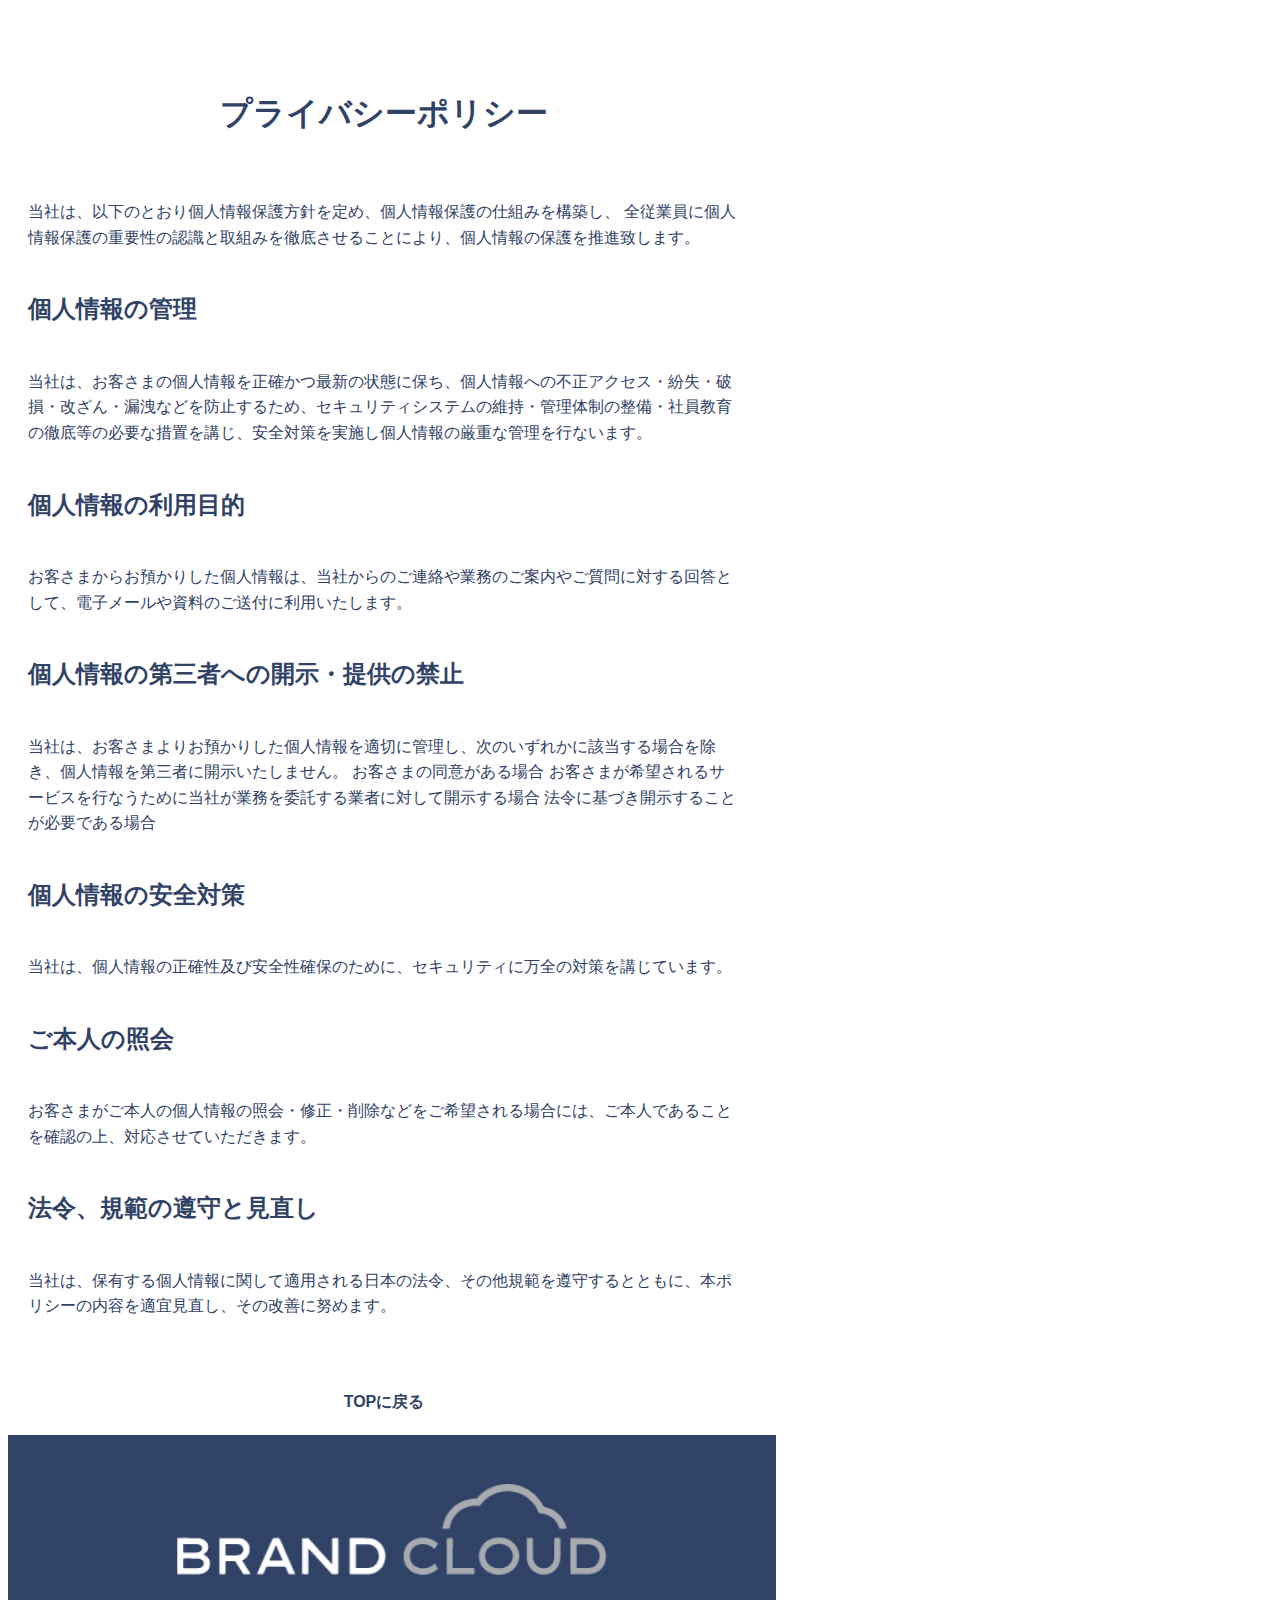
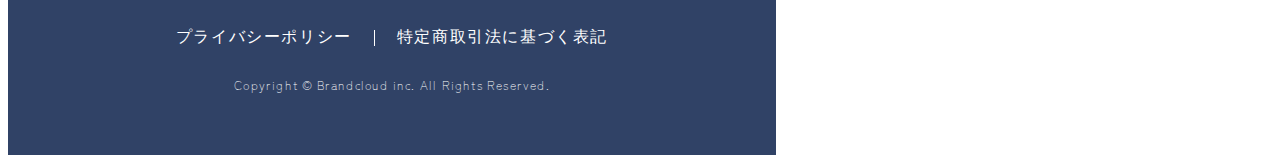
==== commit e03576ae: "9" ====
--- a/policy.html
+++ b/policy.html
@@ -3,8 +3,24 @@
   <head>
     <meta charset="UTF-8" />
     <meta name="viewport" content="width=device-width, initial-scale=1.0" />
+    <meta http-equiv="Content-type" content="text/html; charset=UTF-8" />
+    <meta name="robots" content="noindex , nofollow" />
     <title>プライバシーポリシー</title>
-    <link rel="stylesheet" href="style.css" />
+    <link rel="stylesheet" href="./style.css" />
+    <link rel="stylesheet" href="./tablet.css" />
+    <link rel="stylesheet" href="./phone.css" />
+    <link
+      rel="icon"
+      type="image/png"
+      sizes="32x32"
+      href="./assets/cloud fav/260x260px.svg"
+    />
+    <link
+      rel="icon"
+      type="image/png"
+      sizes="16x16"
+      href="./assets/cloud fav/512x512px.svg"
+    />
   </head>
 
   <body>
@@ -60,7 +76,7 @@
               <a href="regulation.html">特定商取引法に基づく表記</a>
             </div>
             <div class="footer__container__copyright">
-              <p>© 2024 ○○○○○. All rights reserved.</p>
+              <p>Copyright © Brandcloud inc. All Rights Reserved.</p>
             </div>
           </div>
         </div>
--- a/style.css
+++ b/style.css
@@ -219,8 +219,6 @@
   position: absolute;
   top: 165px;
   left: 670px;
-  width: 563px;
-  height: 513px;
 }
 /* -------------company-overview---------- */
 .company-overview {
@@ -663,7 +661,7 @@
 
 /* ------------serviceIntroduction-------------- */
 .serviceIntroduction {
-  width: 1366px;
+  width: auto;
   display: flex;
   flex-direction: column;
   align-items: center;
@@ -1335,7 +1333,7 @@
 
 /* ---------flow---------- */
 .flow {
-  width: 1366px;
+  width: auto;
   height: 1748px;
   display: flex;
   text-align: center;
@@ -2303,7 +2301,7 @@
   font-family: "Arial", sans-serif;
   line-height: 1.6;
   padding: 20px;
-  color: #333;
+  color: #304266;
   background-color: #fff;
   max-width: 1000px;
   margin: 0 auto;
@@ -2315,74 +2313,65 @@
 .policy h1 {
   text-align: center;
   font-size: 32px;
-  margin-bottom: 70px;
+  margin: 60px 0;
 }
 .policy h2 {
   font-size: 24px;
   margin-top: 70px;
-  margin-bottom: 60px;
+  margin: 40px 0;
 }
 .policy p {
   font-size: 16px;
-  margin: 60px 0;
-}
-.policy__contact {
+  margin: 30px 0;
+}
+.policy__back-to-top {
+  text-align: center;
   margin-top: 70px;
 }
-.policy__footer {
-  text-align: right;
-  margin-top: 80px;
-}
-.policy__back-to-top {
-  text-align: center;
-  margin-top: 70px;
-}
 .policy__back-to-top a {
-  color: #000;
+  color: #304266;
   text-decoration: none;
   font-weight: bold;
 }
 .policy__back-to-top a:hover {
   text-decoration: underline;
+}
+td a {
+  color: #304266;
 }
 /*-------------------thanks--------------------  */
 .thanks {
   font-family: "Arial", sans-serif;
   line-height: 1.6;
   padding: 20px;
-  color: #333;
+  color: #304266;
   background-color: #fff;
-  max-width: 1000px;
+  max-width: 100%;
   margin: 0 auto;
-  border: 1px solid #ccc;
+  display: flex;
+  text-align: center;
+  flex-direction: column;
+  align-items: center;
 }
 .thanks h1 {
   text-align: center;
   font-size: 32px;
-  margin-bottom: 70px;
+  margin: 60px 0;
 }
 .thanks h2 {
   font-size: 24px;
-  margin-top: 70px;
-  margin-bottom: 60px;
+  margin: 40px 0;
 }
 .thanks p {
   font-size: 16px;
-  margin: 60px 0;
-}
-.thanks__contact {
-  margin-top: 70px;
-}
-.thanks__footer {
-  text-align: right;
-  margin-top: 80px;
+  margin: 30px 0;
 }
 .thanks__back-to-top {
   text-align: center;
-  margin-top: 70px;
+  margin-top: 30px;
 }
 .thanks__back-to-top a {
-  color: #000;
+  color: #304266;
   text-decoration: none;
   font-weight: bold;
 }
--- a/tablet.css
+++ b/tablet.css
@@ -0,0 +1,720 @@
+@media (min-width: 768px) and (max-width: 1365px) {
+  .pc {
+    display: none;
+  }
+  .sp {
+    display: none;
+  }
+  .tab {
+    display: block;
+  }
+  html {
+    max-width: 768px;
+  }
+  .top {
+    width: 768px;
+    height: 1024px;
+    padding: 0 23px 124px 23px;
+
+    background-image: url("./images/sec1/fv_background_tb.jpg");
+    background-repeat: no-repeat;
+    background-position: center center;
+    background-size: cover;
+  }
+  .top__container {
+    width: 720px;
+    height: 900px;
+    text-align: center;
+  }
+  .top__container__logo {
+    top: 53px;
+    left: 98px;
+  }
+  .top__container__title {
+    top: 186px;
+    left: 72px;
+    width: 564px;
+    height: 144px;
+  }
+  .top__container__title h1 {
+    font-size: 44px;
+    line-height: 64px;
+    letter-spacing: 1.32px;
+  }
+  .top__container__cta-button a {
+    display: block;
+    display: flex;
+    flex-direction: column;
+    gap: 12px;
+  }
+  .top__container__cta-button {
+    top: 739px;
+    left: 111px;
+    z-index: 2;
+  }
+  .top__container__cta-button__lower h2 {
+    letter-spacing: 3.8px;
+  }
+  .top__container__text h3 {
+    top: 919px;
+    left: 0px;
+    letter-spacing: 1.5px;
+    font-weight: 600;
+    line-height: 42px;
+    white-space: nowrap;
+  }
+  .top__container__actor {
+    top: 354px;
+    left: 150px;
+  }
+  .top__container__actor img {
+    width: 422px;
+    height: 390px;
+  }
+  /* ------------companyOverview-------- */
+  .company-overview__container__title h2 {
+    font-size: 24px;
+  }
+  .company-overview__container__stats__cards__card {
+    width: 208px;
+    height: 160px;
+    padding: 16px;
+    gap: 10px;
+  }
+  .company-overview__container__stats__cards__card__text__title h3 {
+    font-size: 18px;
+  }
+  .company-overview__container__stats__cards__card__text__title h3 span {
+    font-size: 24px;
+    letter-spacing: 1.2px;
+  }
+  .company-overview__container__stats__cards__card__text__lower__num {
+    font-size: 48px;
+    letter-spacing: 2.4px;
+  }
+  .company-overview__container__stats__cards__card__text__lower__unit h4 {
+    font-size: 16px;
+  }
+  .company-overview__container__stats__cards__card:nth-of-type(2) {
+    padding: 8px;
+  }
+  /* ------------issue---------------- */
+  .issue__container {
+    width: 768px;
+    margin: 0 auto;
+  }
+  .issue__container__title h2 {
+    font-size: 24px;
+  }
+  .issue__container__cards .issue__container__cards__card {
+    width: 350px;
+    height: 437px;
+    padding: 28.5px 24px;
+  }
+  .issue__container__cards__card__title {
+    padding: 0px;
+  }
+  .issue__container__cards__card__title__num h3 {
+    letter-spacing: 4.8px;
+    font-size: 48px;
+  }
+  .issue__container__cards__card__title__text h3 {
+    font-size: 18px;
+  }
+  .issue__container__cards__card__title__text h3 span:nth-of-type(1) {
+    letter-spacing: 1.8px;
+  }
+  .issue__container__cards__card__image .issue__impact__container__items {
+    width: 768px;
+    gap: 20px 40px;
+  }
+  .issue__container__cards__card__image img {
+    width: 302px;
+    height: 302px;
+  }
+  .issue__impact__container {
+    width: 768px;
+  }
+  .issue__impact__container__title h2 {
+    font-size: 22px;
+  }
+  .issue__impact__container__items__item {
+    width: 300px;
+    height: 50px;
+    padding: 16px;
+    gap: 12px;
+    align-items: center;
+  }
+  .issue__impact__container__items__item__text p {
+    font-size: 18px;
+  }
+  .issue__impact__container__items__item:nth-of-type(3)
+    .issue__impact__container__items__item__text
+    p {
+    font-size: 17px;
+  }
+  .issue__bg {
+    /* bottom: 60px; */
+    bottom: 140px;
+    height: 220px;
+  }
+  /* -----------------problem-solving-------------- */
+  .problemSolving {
+    height: 1600px;
+    width: 768px;
+  }
+  .problemSolving__bg-upper {
+    clip-path: inset(0 582px 0 582px);
+  }
+  .problemSolving__bg-lower {
+    width: 768px;
+    height: 1296px;
+  }
+  .problemSolving__container__title h2 {
+    font-size: 24px;
+  }
+  .problemSolving__container__cards {
+    width: 768px;
+    justify-content: center;
+    gap: 24px, 32px;
+  }
+  /* --------------service introduction------------ */
+  .serviceIntroduction__head-line {
+    width: 768px;
+    height: 180px;
+  }
+  .serviceIntroduction__head-line__text-box {
+    left: 52px;
+    top: 33px;
+    gap: 8px;
+  }
+  .serviceIntroduction__head-line__text-box__title h2 {
+    font-size: 24px;
+  }
+  .serviceIntroduction__head-line__text-box__title h2 span {
+    font-size: 32px;
+    letter-spacing: 1.6px;
+  }
+  .serviceIntroduction__head-line__text-box__description p {
+    font-size: 18px;
+    line-height: 30px;
+  }
+  .serviceIntroduction__head-line__image img {
+    height: 275px;
+    width: 270px;
+  }
+  .serviceIntroduction__head-line__bg {
+    top: 17px;
+    right: -45px;
+  }
+  .serviceIntroduction__items__item__title h3 {
+    font-size: 24px;
+  }
+  .serviceIntroduction__items__item__title svg {
+    width: 720px;
+  }
+  .serviceIntroduction__items__item__description p {
+    font-size: 18px;
+  }
+  .serviceIntroduction__items__item__box__card img {
+    width: 320px;
+  }
+  .serviceIntroduction__items__item__box__arrow {
+    top: 140px;
+  }
+  .serviceIntroduction__items__item__box__arrow svg {
+    width: 49px;
+  }
+  .serviceIntroduction__items__summary__container__title h3 {
+    font-size: 20px;
+  }
+  .serviceIntroduction__items__summary__container__descriptions p {
+    font-size: 16px;
+  }
+  /*-------------first CTA banner---------------- */
+  .firstCTABanner {
+    width: 768px;
+    height: 240px;
+  }
+  .firstCTABanner__image img {
+    height: 323px;
+  }
+  .firstCTABanner__title h2 {
+    font-size: 24px;
+    letter-spacing: 1.92px;
+    line-height: 40px;
+  }
+  .firstCTABanner__CTA-button {
+    top: 129px;
+    left: 291px;
+    height: 94px;
+    padding: 12px 20px;
+    gap: 4px;
+  }
+  .firstCTABanner__CTA-button a {
+    gap: 4px;
+  }
+  .firstCTABanner__CTA-button__caption p {
+    font-size: 20px;
+    line-height: 26px;
+  }
+  .firstCTABanner__CTA-button__action-word h3 {
+    font-size: 24px;
+    letter-spacing: 4.8px;
+    line-height: 40px;
+  }
+  .firstCTABanner__bubble {
+    top: 116px;
+    left: 580px;
+  }
+  .firstCTABanner__bubble img {
+    width: 171px;
+  }
+  .firstCTABanner__title {
+    top: 29px;
+  }
+  /* ------------service-detail------------- */
+  .serviceDetail {
+    padding: 80px 0 90px 0;
+  }
+  .serviceDetail__effect__title h2 {
+    font-size: 24px;
+    letter-spacing: 1.2px;
+  }
+  .serviceDetail__effect__title h2 span {
+    font-size: 48px;
+    letter-spacing: 2.4px;
+  }
+  .serviceDetail__effect__description p {
+    font-size: 18px;
+  }
+  .serviceDetail__effect__cards {
+    flex-direction: column;
+  }
+  .serviceDetail__effect__cards__card {
+    position: relative;
+    justify-content: left;
+    width: 720px;
+    height: 372px;
+  }
+  .serviceDetail__effect__cards__card__container__wrapper {
+    gap: 9px;
+  }
+  .serviceDetail__effect__cards__card__container {
+    gap: 16px;
+  }
+  .serviceDetail__effect__cards__card__container__image {
+    position: absolute;
+    top: 34px;
+    left: 335px;
+  }
+  .serviceDetail__effect__cards__card__container__image img {
+    width: 362px;
+    height: 304px;
+    object-fit: cover;
+  }
+  .serviceDetail__effect__cards__card__container__description {
+    width: 300px;
+    text-align: center;
+  }
+  .serviceDetail__effect__cards__card__container__title h3 {
+    font-size: 24px;
+    letter-spacing: 1.2px;
+    margin-bottom: 0px;
+  }
+  .serviceDetail__effect__cards__card__container__japaneseTitle h3 {
+    font-size: 18px;
+    letter-spacing: 0.9px;
+  }
+  .serviceDetail__effect__cards__card__container__subtitle h4 {
+    font-size: 20px;
+    letter-spacing: 1px;
+  }
+  .serviceDetail__effect__cards__card__container__description p {
+    font-size: 16px;
+  }
+
+  .serviceDetail__reasons__title h3 {
+    font-size: 24px;
+  }
+  .serviceDetail__reasons__title h3 span {
+    font-size: 48px;
+    line-height: 48px;
+    letter-spacing: 2.4px;
+  }
+  .serviceDetail__reasons__cards__card {
+    width: 230px;
+    height: 230px;
+  }
+  .serviceDetail__reasons__cards__card__title h4 {
+    font-size: 20px;
+  }
+  .serviceDetail__reasons__cards__card__image img {
+    width: 130px;
+  }
+
+  .serviceDetail__example {
+    width: 704px;
+  }
+  .serviceDetail__example__title {
+    font-size: 24px;
+    letter-spacing: 1.2px;
+  }
+  .serviceDetail__example__case {
+    padding: 32px 24px;
+    gap: 24px;
+  }
+  .serviceDetail__example__case__title__counter h3 {
+    font-size: 48px;
+    line-height: 64px;
+  }
+  .serviceDetail__example__case__title__text h3 {
+    font-size: 20px;
+    line-height: 32px;
+    letter-spacing: 1px;
+  }
+  .serviceDetail__example__case__overview__text p {
+    font-size: 16px;
+    line-height: 28px;
+    width: 370px;
+    height: 224px;
+  }
+  .serviceDetail__example__case__overview__image img {
+    width: 269px;
+    height: 224px;
+  }
+  .serviceDetail__example__case__result__growth__text {
+    -webkit-text-stroke-width: 0.5;
+    font-size: 28px;
+    line-height: 40px;
+    /* 125% */
+  }
+  .serviceDetail__example__case__result__growth svg {
+    width: 320px;
+  }
+  .serviceDetail__example__case__result__growth svg:nth-of-type(2) {
+    width: 83.979px;
+    top: 26px;
+    right: 10px;
+  }
+  .serviceDetail__example__case__result__review {
+    gap: 35px;
+  }
+  .serviceDetail__example__case__result__review__image {
+    width: 186.153px;
+    height: 110px;
+  }
+  .serviceDetail__example__case__result__review__user {
+    gap: 24px;
+  }
+  .serviceDetail__example__case__result__review__user__name p {
+    gap: 10px;
+    font-size: 22px;
+  }
+  .serviceDetail__example__case__result__review__user__type p {
+    font-size: 16px;
+    letter-spacing: 0.8px;
+  }
+  .serviceDetail__example__case__result__review__user__comment {
+    font-size: 16px;
+    line-height: 28px;
+    letter-spacing: 0px;
+  }
+  .serviceDetail__example__case__overview__paragraph p,
+  .serviceDetail__example__case__overview__half-paragraph p {
+    font-size: 16px;
+    line-height: 28px;
+    letter-spacing: 0px;
+  }
+  .serviceDetail__example__case__overview__logo {
+    right: 0px;
+  }
+  .serviceDetail__example__case__overview__logo img {
+    width: 280px;
+  }
+  /* .serviceDetail__example__case:nth-of-type(3)
+     .serviceDetail__example__case__result__review__image img{
+      width: 200px;
+    } */
+  /* ---------------flow--------------- */
+  .flow {
+    width: 768px;
+    height: 1580px;
+  }
+  .flow__bg-upper {
+    clip-path: inset(0 582px 0 582px);
+  }
+  .flow__bg-lower {
+    height: 1240px;
+    width: 768px;
+  }
+  .flow__container__title-box {
+    gap: 16px;
+  }
+  .flow__container__title-box__title h2 {
+    font-size: 20px;
+    letter-spacing: 0px;
+  }
+  .flow__container__title-box__title h2 span {
+    font-size: 28px;
+    letter-spacing: 3.6px;
+  }
+  .flow__container__title-box__description p {
+    font-size: 18px;
+    line-height: 30px;
+  }
+  .flow__container__steps {
+    gap: 24px;
+  }
+  .flow__container__steps__step {
+    width: 704px;
+    height: 230px;
+    flex-shrink: 0;
+  }
+  .flow__container__steps__step__step-count {
+    font-size: 40px;
+    line-height: 60px;
+    top: 30px;
+    left: 29px;
+  }
+  .flow__container__steps__step__title {
+    top: 40px;
+    left: 249px;
+    font-size: 20px;
+    letter-spacing: 1px;
+  }
+  .flow__container__steps__step__image {
+    top: 82px;
+    left: 55px;
+  }
+  .flow__container__steps__step__image img {
+    width: 174px;
+    height: 110px;
+  }
+  .flow__container__steps__step__description {
+    top: 82px;
+    left: 249px;
+    font-size: 16px;
+    width: 430px;
+    height: 111.034px;
+  }
+  /* ------------------------plan---------------- */
+  .plan__container {
+    width: 768px;
+    padding: 0 28px;
+  }
+  .plan__container__title h2 {
+    font-size: 24px;
+    letter-spacing: 1.2px;
+  }
+  .plan__container__description__upper h3,
+  .plan__container__description__lower h3 {
+    font-size: 20px;
+    letter-spacing: 0.4px;
+    line-height: 32px;
+  }
+  .plan__container__description__upper span {
+    font-size: 32px;
+    letter-spacing: 0.64px;
+  }
+  .plan__container__cards {
+    flex-direction: column;
+    gap: 32px;
+  }
+  .plan__container__cards__card___box svg {
+    width: 450px;
+  }
+  .plan__container__annotation {
+    font-size: 14px;
+    line-height: 28px;
+  }
+
+  /*-------------secondCTAbanner---------------  */
+  .secondCTABanner {
+    width: 768px;
+    height: 180px;
+  }
+  .secondCTABanner__CTA-button {
+    bottom: 32px;
+    left: 348px;
+    padding: 16px 32px;
+    gap: 8px;
+  }
+  .secondCTABanner__CTA-button__caption p {
+    font-size: 24px;
+    letter-spacing: 0px;
+    line-height: 24px;
+  }
+  .secondCTABanner__CTA-button__action-word h3 {
+    font-size: 28px;
+    letter-spacing: 5.6px;
+    line-height: 40px;
+  }
+  .secondCTABanner__image img {
+    width: 270px;
+    height: 284px;
+    left: 40px;
+    bottom: 0px;
+  }
+  .secondCTABanner__bubble {
+    bottom: 150px;
+    left: 230px;
+  }
+  .faq__list__title h2 {
+    font: 24px;
+    letter-spacing: 1.2px;
+  }
+  .faq__list {
+    gap: 24px;
+    width: 704px;
+  }
+  .faq__list__item__answer__text h4 {
+    font-size: 16px;
+  }
+  .faq__list__item__question {
+    width: 624px;
+  }
+  .faq__list__item__question.open {
+    margin-bottom: 16px;
+  }
+  .faq__list__item__question__box__text h4 {
+    width: 519px;
+    font-size: 18px;
+  }
+
+  /* --------------------free-service-------------------- */
+  .free-service__container {
+    gap: 40px;
+  }
+  .free-service__container__head {
+    padding: 0 27.7px;
+    gap: 32px;
+  }
+  .free-service__container__head__text-area {
+    width: 464px;
+    gap: 24px;
+  }
+  .free-service__container__head__text-area__title h2 {
+    font-size: 24px;
+    letter-spacing: 1.2px;
+  }
+  .free-service__container__head__text-area__description p {
+    font-size: 16px;
+    line-height: 28px;
+  }
+  .free-service__container__head__image img {
+    width: 169px;
+    height: 254px;
+  }
+  .free-service__container__annotation h3 {
+    font-size: 24px;
+    line-height: 40px;
+  }
+  .free-service__container__annotation h3 span:nth-of-type(1) {
+    font-size: 48px;
+    line-height: 82px;
+  }
+  .free-service__container__cards {
+    width: 750px;
+    gap: 40px 16px;
+  }
+  .free-service__container__cards__card {
+    width: 352px;
+  }
+  .free-service__container__cards__card__title {
+    padding: 8px 24px;
+  }
+  .free-service__container__cards__card__title h4 {
+    font-size: 20px;
+    letter-spacing: 1px;
+  }
+  .free-service__container__cards__card__image img {
+    width: 352px;
+    height: 200px;
+  }
+  .free-service__container__CTA__upper-text h3 {
+    font-size: 24px;
+    letter-spacing: 1.2px;
+  }
+  .free-service__container__CTA__upper-text h3 span {
+    font-size: 32px;
+    letter-spacing: 3.2px;
+  }
+  .free-service__container__CTA__button {
+    padding: 24px 32px;
+    font-size: 32px;
+    letter-spacing: 1.6px;
+  }
+
+  /* -------------contact------------ */
+  .contact {
+    width: 768px;
+    height: 1680px;
+  }
+  .contact__bg-upper {
+    width: 1440px;
+    clip-path: inset(0 335px 0 335px);
+  }
+  .contact__bg-lower {
+    height: 1500px;
+    width: 768px;
+  }
+  .contact__container {
+    top: 70px;
+  }
+  .contact__container__title {
+    gap: 8px;
+  }
+  .contact__container__title h2 {
+    font-size: 24px;
+    margin-bottom: 12px;
+  }
+  .contact__container__title__texts p {
+    font-size: 18px;
+  }
+  .contact__container__title__texts p span {
+    font-size: 20px;
+  }
+  .contact__container__form {
+    width: 704px;
+    height: auto;
+    margin: 40px 0 97px;
+  }
+
+  .column label,
+  .column .select,
+  .column .input,
+  .column .textarea {
+    font-size: 20px;
+    width: 275px;
+    margin-right: 0px;
+  }
+
+  .column input,
+  .column select {
+    width: 350px;
+    height: 35px;
+    font-size: 16px;
+    stroke-width: 1px;
+    stroke: #304266;
+  }
+  .column textarea {
+    width: 350px;
+    height: 200px;
+  }
+  .inner-text {
+    font-size: 16px;
+  }
+  .essential,
+  .any,
+  .space {
+    margin-right: 12px;
+  }
+  .submit-button {
+    width: 704px;
+  }
+  /* ------------footer------------- */
+  .footer {
+    width: 768px;
+  }
+}
--- a/phone.css
+++ b/phone.css
@@ -0,0 +1,1045 @@
+@media (max-width: 767px) {
+  .pc {
+    display: none;
+  }
+  .tab {
+    display: none;
+  }
+  .sp {
+    display: block;
+  }
+  html {
+    max-width: 375px;
+  }
+  .top {
+    width: 375px;
+    height: 812px;
+    padding: 0 10px 92px 10px;
+    background-image: none;
+  }
+  .top__container {
+    width: 355px;
+    height: 720px;
+    text-align: center;
+    background-image: url("./images/sec1/fv_background_sp.jpg");
+    background-repeat: no-repeat;
+    background-position: center center;
+    background-size: cover;
+  }
+  .top__container__logo {
+    top: 79px;
+    left: 30px;
+  }
+  .top__container__logo img {
+    width: 300px;
+    height: 65px;
+  }
+  .top__container__title {
+    top: 171px;
+    left: 24px;
+    width: 314px;
+    height: 72px;
+  }
+  .top__container__title h1 {
+    font-size: 26px;
+    line-height: 38px;
+    letter-spacing: -0.78px;
+  }
+  .top__container__cta-button a {
+    display: block;
+    display: flex;
+    flex-direction: column;
+    gap: 4px;
+  }
+  .top__container__cta-button {
+    top: 590px;
+    left: 35px;
+    padding: 12px 32px;
+  }
+  .top__container__cta-button__upper h2 {
+    font-size: 20px;
+    line-height: 32px;
+    /* 114.286% */
+    letter-spacing: 1px;
+  }
+  .top__container__cta-button__lower h2 {
+    font-size: 24px;
+    line-height: 36px;
+    letter-spacing: 1.44px;
+  }
+
+  .top__container__text h3 {
+    top: 734px;
+    left: 6px;
+    font-weight: 600;
+    font-size: 18px;
+    line-height: 30px;
+    letter-spacing: 2px;
+  }
+
+  .top__container__actor {
+    top: 324px;
+    left: 45px;
+  }
+
+  .top__container__actor img {
+    width: 266px;
+    height: 266px;
+  }
+
+  /* ------------companyOverview-------- */
+  .company-overview__container {
+    margin: 64px 0px;
+  }
+  .company-overview__container__title h2 {
+    font-size: 22px;
+    font-style: normal;
+    line-height: 34px;
+  }
+  .company-overview__container__stats__cards {
+    flex-direction: column;
+    gap: 8px;
+  }
+  .company-overview__container__stats__cards__card {
+    width: 208px;
+    height: 160px;
+    padding: 16px;
+    gap: 10px;
+  }
+
+  .company-overview__container__stats__cards__card__text__title h3 {
+    font-size: 18px;
+  }
+
+  .company-overview__container__stats__cards__card__text__title h3 span {
+    font-size: 24px;
+    letter-spacing: 1.2px;
+  }
+
+  .company-overview__container__stats__cards__card__text__lower__num {
+    font-size: 48px;
+    letter-spacing: 2.4px;
+  }
+
+  .company-overview__container__stats__cards__card__text__lower__unit h4 {
+    font-size: 16px;
+  }
+
+  .company-overview__container__stats__cards__card:nth-of-type(2) {
+    padding: 8px;
+  }
+
+  /* ------------issue---------------- */
+  .issue {
+    padding-bottom: 64px;
+  }
+  .issue__container {
+    width: 343px;
+    margin: 0 auto;
+  }
+
+  .issue__container__title h2 {
+    font-size: 22px;
+    line-height: 34px;
+  }
+
+  .issue__container__cards .issue__container__cards__card {
+    width: 350px;
+    height: 437px;
+    padding: 28.5px 24px;
+  }
+
+  .issue__container__cards__card__title {
+    padding: 0px;
+  }
+
+  .issue__container__cards__card__title__num h3 {
+    letter-spacing: 4.8px;
+    font-size: 48px;
+  }
+
+  .issue__container__cards__card__title__text h3 {
+    font-size: 18px;
+  }
+
+  .issue__container__cards__card__title__text h3 span:nth-of-type(1) {
+    letter-spacing: 1.8px;
+  }
+  .issue__impact__container {
+    width: 376px;
+    gap: 24px;
+  }
+  .issue__impact__container__items {
+    width: 350px;
+    gap: 24px;
+  }
+
+  .issue__container__cards__card__image img {
+    width: 302px;
+    height: 302px;
+  }
+
+  .issue__impact__container__title h2 {
+    font-size: 20px;
+    line-height: 30px;
+  }
+
+  .issue__impact__container__items__item {
+    width: 270px;
+    height: 39px;
+    padding: 8px 24px;
+    gap: 12px;
+    align-items: center;
+  }
+
+  .issue__impact__container__items__item__text p {
+    font-size: 15px;
+    letter-spacing: 0.8px;
+  }
+
+  .issue__impact__container__items__item:nth-of-type(3)
+    .issue__impact__container__items__item__text
+    p {
+    letter-spacing: 0px;
+  }
+
+  .issue__bg {
+    display: none;
+  }
+
+  /* -----------------problem-solving-------------- */
+  .problemSolving {
+    height: 2870px;
+    width: 376px;
+  }
+  .problemSolving__bg-upper {
+    clip-path: inset(0 778px 0 778px);
+  }
+  .problemSolving__bg-lower {
+    width: 376px;
+    height: 2450px;
+  }
+  .problemSolving__container {
+    top: 44px;
+  }
+  .problemSolving__container__title h2 {
+    font-size: 24px;
+  }
+
+  .problemSolving__container__cards {
+    width: 376px;
+    justify-content: center;
+    gap: 16px;
+  }
+
+  /* --------------service introduction------------ */
+  .serviceIntroduction {
+    width: 376px;
+  }
+  .serviceIntroduction__head-line {
+    width: 375px;
+    height: 300px;
+  }
+
+  .serviceIntroduction__head-line__text-box {
+    left: 26px;
+    top: 40px;
+    gap: 16px;
+    width: 200px;
+    height: 244px;
+    text-align: left;
+  }
+
+  .serviceIntroduction__head-line__text-box__title h2 {
+    font-size: 22px;
+    letter-spacing: 0px;
+  }
+
+  .serviceIntroduction__head-line__text-box__title h2 span {
+    font-size: 24px;
+  }
+  .serviceIntroduction__head-line__text-box__description p {
+    font-size: 16px;
+    line-height: 32px;
+  }
+  .serviceIntroduction__head-line__image {
+    top: 26px;
+    left: 161px;
+  }
+  .serviceIntroduction__head-line__image img {
+    width: auto;
+  }
+  .serviceIntroduction__head-line__bg {
+    top: 70px;
+    right: 10px;
+  }
+  .serviceIntroduction__items {
+    padding: 64px 0px;
+  }
+  .serviceIntroduction__items__item__title h3 {
+    font-size: 24px;
+    padding: 0px 24px;
+  }
+  .serviceIntroduction__items__item__description p {
+    font-size: 16px;
+    line-height: 28px;
+  }
+  .serviceIntroduction__items__item__box {
+    flex-direction: column;
+  }
+  .serviceIntroduction__items__item__box__arrow {
+    top: 300px;
+  }
+  .serviceIntroduction__items__item__box__card img {
+    width: 336px;
+  }
+  .serviceIntroduction__items__item__box__arrow svg {
+    width: 49px;
+  }
+  .serviceIntroduction__items__summary__container {
+    gap: 24px;
+    width: 360px;
+  }
+  .serviceIntroduction__items__summary__container__title h3 {
+    font-size: 22px;
+    letter-spacing: 1.1px;
+  }
+
+  .serviceIntroduction__items__summary__container__descriptions p {
+    font-size: 14px;
+    line-height: 26px;
+  }
+
+  /*-------------first CTA banner---------------- */
+  .firstCTABanner {
+    width: 375px;
+    height: 270px;
+  }
+
+  .firstCTABanner__image img {
+    height: 240px;
+  }
+  .firstCTABanner__title {
+    top: 39px;
+    left: 110px;
+    width: 243px;
+  }
+  .firstCTABanner__title h2 {
+    font-size: 20px;
+    letter-spacing: -0.5px;
+    line-height: 34px;
+  }
+
+  .firstCTABanner__CTA-button {
+    top: 158px;
+    left: 139px;
+    height: auto;
+    padding: 8px 20px;
+    gap: 0px;
+  }
+  .firstCTABanner__CTA-button a {
+    gap: 0px;
+  }
+  .firstCTABanner__CTA-button__caption p {
+    font-size: 16px;
+    line-height: 26px;
+    letter-spacing: 0px;
+  }
+
+  .firstCTABanner__CTA-button__action-word h3 {
+    font-size: 22px;
+    letter-spacing: 3.3px;
+    line-height: 34px;
+  }
+
+  .firstCTABanner__bubble {
+    top: -54px;
+    left: 89px;
+  }
+  .firstCTABanner__bubble img {
+    width: 129;
+    height: 97px;
+  }
+
+  /* ------------service-detail------------- */
+  .serviceDetail {
+    padding: 64px 0 62px 0;
+  }
+  .serviceDetail__effect {
+    gap: 16px;
+  }
+  .serviceDetail__effect__title h2 {
+    font-size: 22px;
+    letter-spacing: 0px;
+  }
+
+  .serviceDetail__effect__title h2 span {
+    font-size: 32px;
+    letter-spacing: 0px;
+    padding: 0;
+  }
+
+  .serviceDetail__effect__description p {
+    font-size: 16px;
+    line-height: 28px;
+  }
+
+  .serviceDetail__effect__cards {
+    flex-direction: column;
+    gap: 16px;
+  }
+
+  .serviceDetail__effect__cards__card {
+    gap: 10px;
+    padding: 16px;
+  }
+
+  .serviceDetail__effect__cards__card__container {
+    gap: 12px;
+  }
+  .serviceDetail__effect__cards__card__container__wrapper {
+    gap: 8px;
+  }
+  .serviceDetail__effect__cards__card__container__description {
+    width: 300px;
+  }
+  .serviceDetail__effect__cards__card__container__description p {
+    height: 100%;
+  }
+
+  .serviceDetail__effect__cards__card__container__title h3 {
+    font-size: 18px;
+    margin-bottom: -4px;
+    letter-spacing: 0.9px;
+  }
+
+  .serviceDetail__effect__cards__card__container__japaneseTitle h3 {
+    font-size: 16px;
+    letter-spacing: 0.8px;
+  }
+
+  .serviceDetail__effect__cards__card__container__subtitle h4 {
+    font-size: 16px;
+    letter-spacing: 0.8px;
+  }
+
+  .serviceDetail__effect__cards__card__container__description p {
+    font-size: 14px;
+    letter-spacing: 0.7px;
+  }
+
+  .serviceDetail__reasons {
+    margin-top: 62px;
+    gap: 12px;
+  }
+  .serviceDetail__reasons__title h3 {
+    font-size: 22px;
+    line-height: 40px;
+  }
+  .serviceDetail__reasons__title h3 span {
+    font-size: 32px;
+    line-height: 32px;
+  }
+  .serviceDetail__reasons__cards {
+    flex-direction: column;
+  }
+  .serviceDetail__reasons__cards__card {
+    width: 300px;
+    height: 240px;
+    gap: 0px;
+  }
+
+  .serviceDetail__reasons__cards__card__title h4 {
+    font-size: 22px;
+    letter-spacing: 2.2px;
+  }
+  .serviceDetail__reasons__cards__card__image img {
+    max-width: 220px;
+    height: auto;
+  }
+
+  .serviceDetail__example {
+    width: 344px;
+    gap: 24px;
+    margin-top: 85px;
+  }
+
+  .serviceDetail__example__title {
+    font-size: 20px;
+    letter-spacing: 0px;
+  }
+
+  .serviceDetail__example__case {
+    padding: 24px 16px 30px 16px;
+    gap: 16px;
+  }
+  .serviceDetail__example__case:nth-of-type(3) {
+    height: 1020px;
+  }
+  .serviceDetail__example__case__title__counter h3 {
+    font-size: 24px;
+    line-height: 32px;
+  }
+  .serviceDetail__example__case__title__text {
+    width: 210px;
+  }
+  .serviceDetail__example__case__title__text h3 {
+    font-size: 14px;
+    line-height: 24px;
+    letter-spacing: 0px;
+  }
+  .serviceDetail__example__case__overview {
+    flex-direction: column;
+    gap: 16px;
+  }
+  .serviceDetail__example__case__overview__text p {
+    font-size: 14px;
+    line-height: 24px;
+    width: 312px;
+    height: 100%;
+  }
+  .serviceDetail__example__case__overview__image {
+    height: 100%;
+  }
+  .serviceDetail__example__case__overview__image img {
+    width: 312px;
+    height: 160px;
+  }
+  .serviceDetail__example__case__result {
+    align-items: start;
+    gap: 24px;
+  }
+  .serviceDetail__example__case__result__growth__text {
+    font-size: 24px;
+    line-height: 40px;
+    /* 125% */
+  }
+
+  .serviceDetail__example__case__result__growth svg {
+    width: 40px;
+  }
+
+  .serviceDetail__example__case__result__growth svg:nth-of-type(2) {
+    width: 83.979px;
+    top: 26px;
+    right: 10px;
+  }
+
+  .serviceDetail__example__case__result__review {
+    gap: 35px;
+  }
+  .serviceDetail__example__case__result__review__user {
+    gap: 20px;
+    width: 312px;
+    position: relative;
+  }
+
+  .serviceDetail__example__case__result__review__user__name p {
+    gap: 10px;
+    font-size: 16px;
+  }
+
+  .serviceDetail__example__case__result__review__user__type__tag {
+    padding: 4px 12px;
+  }
+  .serviceDetail__example__case__result__review__user__type {
+    gap: 8px;
+  }
+  .serviceDetail__example__case__result__review__user__type p {
+    font-size: 14px;
+    letter-spacing: 0px;
+  }
+
+  .serviceDetail__example__case__result__review__user__comment {
+    position: absolute;
+    top: 42px;
+    left: 152px;
+    align-self: flex-end;
+    width: 160px;
+    font-size: 14px;
+    line-height: 24px;
+    letter-spacing: 0px;
+  }
+  .serviceDetail__example__case__result__review__image img {
+    width: 130px;
+    height: 100px;
+  }
+  .serviceDetail__example__case__overview__half-paragraph {
+    width: 300px;
+  }
+  .serviceDetail__example__case__overview__paragraph p,
+  .serviceDetail__example__case__overview__half-paragraph p {
+    font-size: 16px;
+    line-height: 28px;
+    height: auto;
+    letter-spacing: 0px;
+  }
+  .serviceDetail__example__case:nth-of-type(3)
+    .serviceDetail__example__case__overview.serviceDetail__example__case__overview {
+    align-items: center;
+  }
+  .serviceDetail__example__case__overview__logo {
+    position: static;
+    display: block;
+    height: 100px;
+    justify-content: center;
+    align-items: center;
+  }
+  .serviceDetail__example__case__overview__logo img {
+    width: 280px;
+  }
+
+  /* ---------------flow--------------- */
+  .flow {
+    height: 2120px;
+  }
+
+  .flow__bg-upper {
+    height: 1900px;
+    clip-path: inset(0 778px 0 778px);
+  }
+  .flow__bg-lower {
+    height: 1784px;
+    width: 377px;
+  }
+
+  .flow__container {
+    top: 63.9px;
+    gap: 24px;
+  }
+  .flow__container__title-box {
+    gap: 16px;
+  }
+
+  .flow__container__title-box__title h2 {
+    font-size: 22px;
+    letter-spacing: 0px;
+  }
+
+  .flow__container__title-box__title h2 span {
+    font-size: 28px;
+    letter-spacing: 0px;
+  }
+
+  .flow__container__title-box__description p {
+    font-size: 16px;
+    line-height: 28px;
+  }
+
+  .flow__container__steps {
+    gap: 24px;
+  }
+
+  .flow__container__steps__step {
+    width: 312px;
+    height: 100%;
+    padding: 16px;
+    gap: 12px;
+    position: static;
+    display: flex;
+    flex-direction: column;
+    justify-content: center;
+    align-items: start;
+  }
+
+  .flow__container__steps__step__step-count {
+    font-size: 24px;
+    line-height: 36px;
+    position: static;
+  }
+
+  .flow__container__steps__step__title {
+    position: static;
+    font-size: 16px;
+    letter-spacing: 0.8px;
+    line-height: 24px;
+  }
+
+  .flow__container__steps__step__image {
+    position: static;
+    top: 60px;
+    left: 16px;
+  }
+
+  .flow__container__steps__step__image img {
+    width: 248px;
+    height: 120px;
+  }
+
+  .flow__container__steps__step__description {
+    position: static;
+    width: 100%;
+    height: auto;
+  }
+  .flow__container__steps__step__description p {
+    font-size: 16px;
+    letter-spacing: 0.7px;
+    line-height: 20px;
+  }
+  /* ------------------------plan---------------- */
+  .plan {
+    padding: 64px 16px;
+  }
+  .plan__container {
+    width: 367px;
+    gap: 24px;
+  }
+  .plan__container__title h2 {
+    font-size: 22px;
+    letter-spacing: 1.1px;
+  }
+
+  .plan__container__description__upper h3,
+  .plan__container__description__lower h3 {
+    font-size: 18px;
+    line-height: 30px;
+    letter-spacing: 0.4px;
+  }
+  .plan__container__cards {
+    flex-direction: column;
+    gap: 24px;
+  }
+  .plan__container__cards__card___box svg {
+    width: 450px;
+  }
+  .plan__container__cards__card__box__text-area__title__price p {
+    font-size: 20px;
+    letter-spacing: 1px;
+  }
+  .plan__container__cards__card__box__text-area__title__price p span {
+    font-size: 40px;
+    letter-spacing: 2px;
+  }
+  .plan__container__cards__card__box__text-area__title__price p span {
+    font-size: 40px;
+  }
+  .plan__container__annotation {
+    font-size: 14px;
+    line-height: 24px;
+    letter-spacing: 0.7px;
+  }
+  .plan__container__annotation p br {
+    height: 12px;
+  }
+
+  /*-------------secondCTAbanner---------------  */
+  .secondCTABanner {
+    width: 375px;
+    height: 160px;
+  }
+
+  .secondCTABanner__CTA-button {
+    bottom: 20px;
+    left: 130px;
+    padding: 8px 20px;
+    gap: 0px;
+  }
+  .secondCTABanner__CTA-button a {
+    gap: 0px;
+  }
+
+  .secondCTABanner__CTA-button__caption p {
+    font-size: 16px;
+    line-height: 28px;
+    letter-spacing: 0px;
+  }
+
+  .secondCTABanner__CTA-button__action-word h3 {
+    font-size: 22px;
+    letter-spacing: 3.3px;
+    line-height: 34px;
+  }
+
+  .secondCTABanner__image img {
+    width: 176px;
+    height: auto;
+    left: 0px;
+    bottom: -5px;
+  }
+
+  .secondCTABanner__bubble {
+    top: -50px;
+    left: 115px;
+  }
+  .secondCTABanner__bubble img {
+    width: 145px;
+    left: 98px;
+  }
+  .faq {
+    padding: 64px 0;
+  }
+  .faq__list__title h2 {
+    font-size: 22px;
+    letter-spacing: 1.1px;
+  }
+
+  .faq__list {
+    gap: 16px;
+    width: 343px;
+  }
+
+  .faq__list__item {
+    padding: 8px 16px;
+    height: 100%;
+  }
+  .faq__list__item__answer {
+    width: 283px;
+    gap: 16px;
+  }
+  .faq__list__item__answer__text h4 {
+    font-size: 14px;
+    line-height: 22px;
+    letter-spacing: 0.8px;
+    width: 257px;
+  }
+
+  .faq__list__item__question {
+    width: 311px;
+    justify-content: center;
+  }
+  .faq__list__item__question.open {
+    margin-bottom: 16px;
+  }
+  .faq__list__item__question__box {
+    gap: 16px;
+  }
+  .faq__list__item__question__box__text h4 {
+    width: 257px;
+    font-size: 16px;
+    letter-spacing: 0.8px;
+  }
+
+  /* --------------------free-service-------------------- */
+  .free-service {
+    padding-bottom: 64px;
+  }
+  .free-service__container {
+    gap: 24px;
+    justify-content: center;
+  }
+
+  .free-service__container__head {
+    position: relative;
+    width: 311px;
+    flex-direction: column;
+    justify-content: center;
+    align-items: center;
+    margin: 0 auto;
+    margin-bottom: 40px;
+  }
+
+  .free-service__container__head__text-area {
+    width: 100%;
+    gap: 24px;
+  }
+
+  .free-service__container__head__text-area__title h2 {
+    font-size: 20px;
+    letter-spacing: 1px;
+    line-height: 32px;
+  }
+
+  .free-service__container__head__text-area__description p {
+    font-size: 14px;
+    line-height: 26px;
+  }
+  .free-service__container__head__text-area__description > p:first-of-type {
+    width: 190px;
+  }
+
+  .free-service__container__head__image {
+    position: absolute;
+    top: 92px;
+    left: 202px;
+  }
+  .free-service__container__head__image img {
+    width: 100px;
+    height: 152px;
+  }
+
+  .free-service__container__annotation h3 {
+    font-size: 18px;
+    line-height: 40px;
+    letter-spacing: 0px;
+  }
+
+  .free-service__container__annotation h3 span:nth-of-type(1) {
+    font-size: 32px;
+    line-height: 32px;
+    letter-spacing: 0px;
+  }
+
+  .free-service__container__cards {
+    width: 320px;
+    gap: 24px;
+    flex-direction: column;
+    margin: 0 auto;
+  }
+
+  .free-service__container__cards__card {
+    width: 311px;
+  }
+
+  .free-service__container__cards__card__title {
+    padding: 8px 24px;
+  }
+
+  .free-service__container__cards__card__title h4 {
+    font-size: 18px;
+    letter-spacing: 0px;
+  }
+
+  .free-service__container__cards__card__image img {
+    width: 100%;
+    height: auto;
+  }
+
+  .free-service__container__CTA__upper-text h3 {
+    font-size: 14px;
+    letter-spacing: 1.2px;
+  }
+
+  .free-service__container__CTA__upper-text h3 span {
+    font-size: 20px;
+    letter-spacing: 3.2px;
+  }
+
+  .free-service__container__CTA__button {
+    padding: 24px 32px;
+    font-size: 16px;
+    letter-spacing: 0.8px;
+  }
+  /* ----------contact--------- */
+  .contact {
+    width: 375px;
+    height: 2050px;
+  }
+  .contact__bg-upper {
+    clip-path: inset(0 84px 0 84px);
+    width: 545px;
+    height: 208px;
+  }
+  .contact__bg-lower {
+    height: 2000px;
+    width: 376px;
+  }
+  .contact__container {
+    top: 29px;
+  }
+  .contact__container__title {
+    gap: 0px;
+  }
+
+  .contact__container__title h2 {
+    font-size: 20px;
+    margin-bottom: 16px;
+  }
+
+  .contact__container__title__texts p {
+    font-size: 16px;
+    line-height: 28px;
+  }
+
+  .contact__container__title__texts p span {
+    font-size: 16px;
+  }
+
+  .contact__container__form {
+    width: 343px;
+    height: 500px;
+    margin: 24px 0px 36px 0px;
+  }
+  .column {
+    flex-direction: column;
+    width: 311px;
+  }
+  .upper {
+    display: flex;
+  }
+  .lower {
+    margin-top: 16px;
+  }
+  .column input,
+  .column select {
+    width: 311px;
+    height: 35px;
+    font-size: 16px;
+    stroke-width: 1px;
+    stroke: #304266;
+  }
+  .column textarea {
+    width: 311px;
+    height: 200px;
+  }
+  .column label,
+  .column .select,
+  .column .textarea {
+    font-size: 16px;
+    width: auto;
+  }
+  .inner-text {
+    font-size: 12px;
+  }
+  .essential,
+  .any,
+  .space {
+    padding: 4px 12px;
+  }
+  .essential,
+  .space {
+    margin-right: 8px;
+  }
+  .any {
+    margin-right: 19px;
+  }
+  .submit-button {
+    padding: 8px 16px;
+    width: 311px;
+    text-align: center;
+  }
+  .submit-button[value="送信する"] {
+    font-size: 16px;
+    letter-spacing: 0.8px;
+  }
+
+  /* ------------------footer--------------- */
+
+  .footer {
+    width: 376px;
+    height: 200px;
+  }
+  .footer__container {
+    width: 319px;
+    gap: 24px;
+  }
+  .footer__container__logo img {
+    width: 215px;
+    height: 45.73px;
+  }
+  .footer__container__content__policy a {
+    font-size: 12px;
+    letter-spacing: 0px;
+  }
+  .footer__container__copyright p {
+    font-size: 8px;
+    letter-spacing: 0.8px;
+  }
+
+  /* ---------thanks policy regulation--------- */
+  .thanks h1 {
+    font-size: 16px;
+  }
+  .policy h1 {
+    font-size: 24px;
+  }
+  tr {
+    display: flex;
+    flex-direction: column;
+  }
+  th {
+    margin: 16px 0;
+  }
+  td {
+    margin-bottom: 32px;
+  }
+}
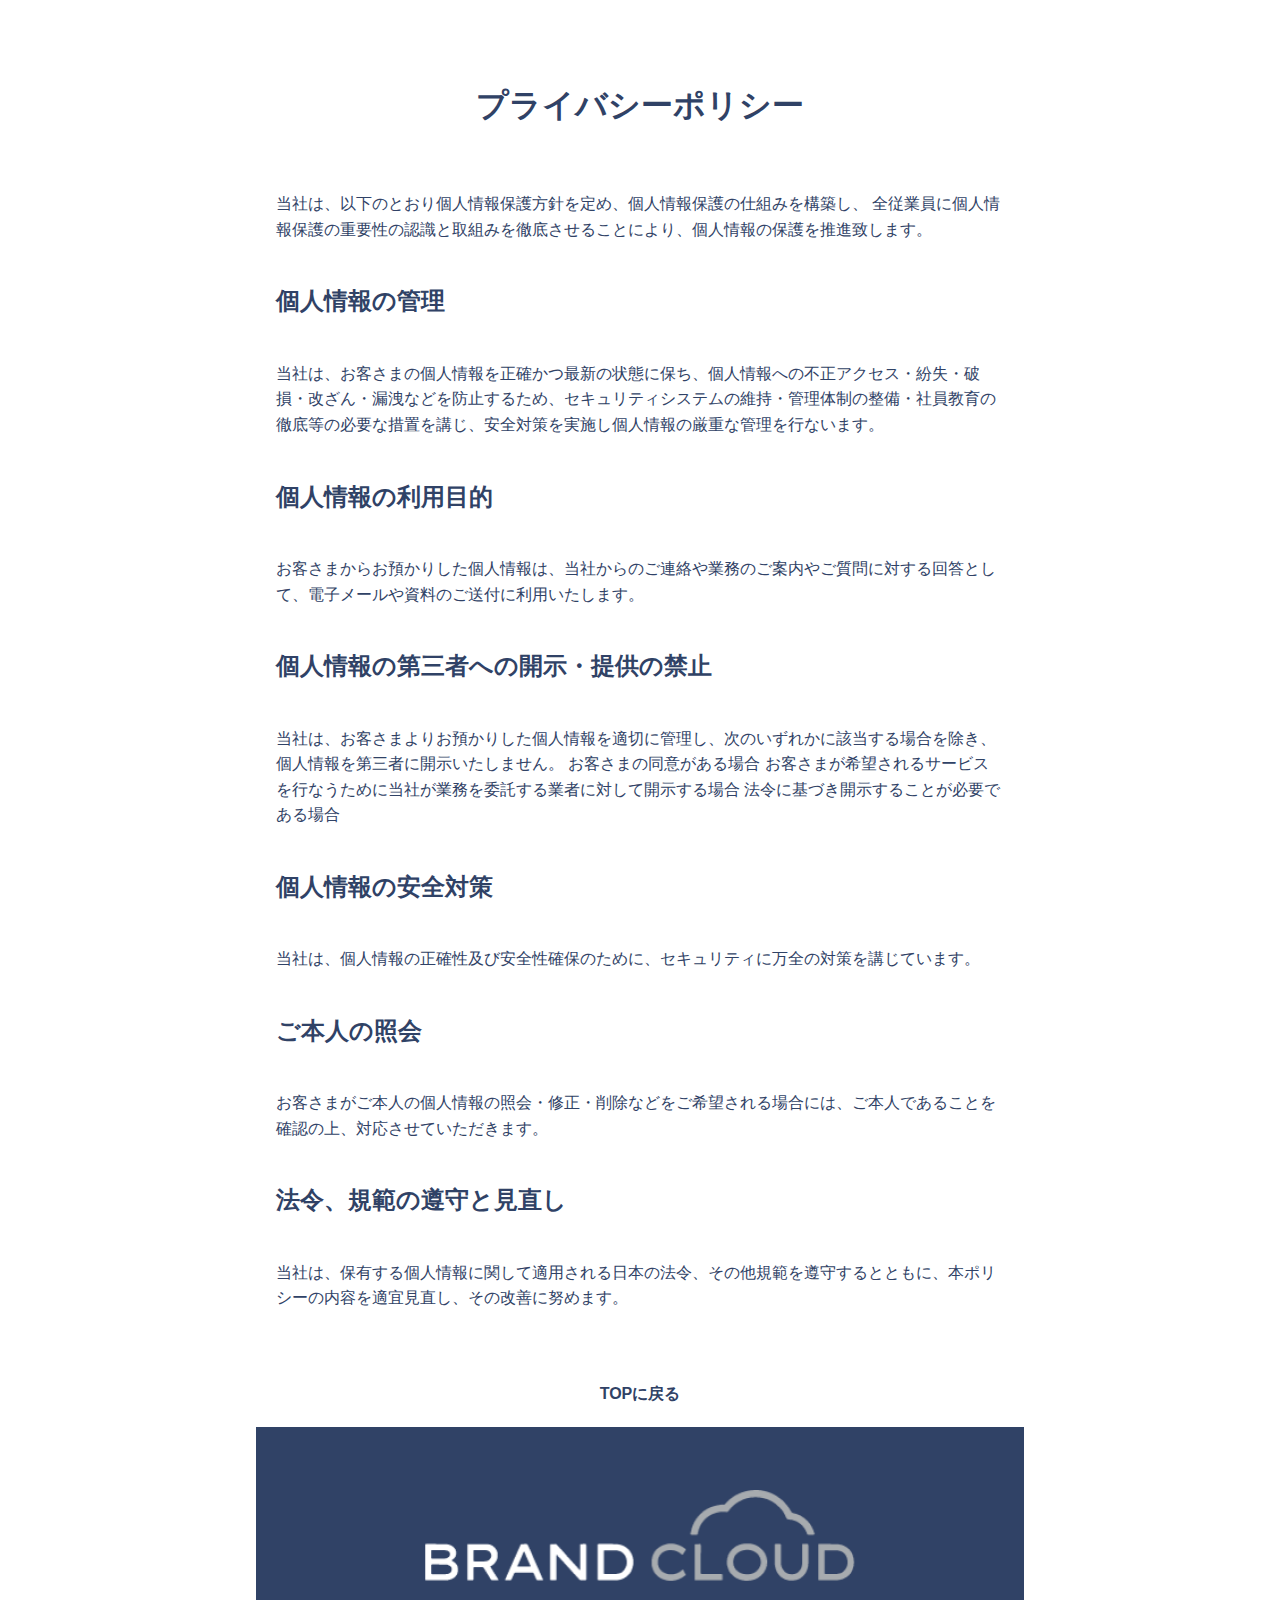
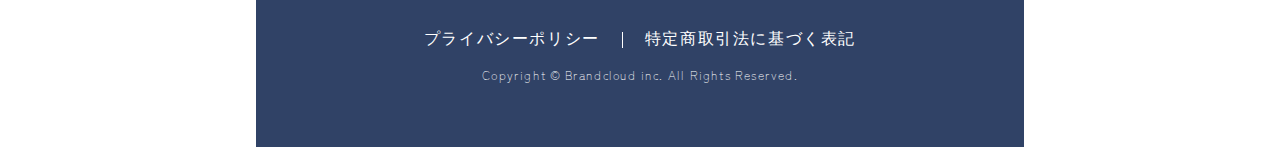
==== commit 86817e82: "10" ====
--- a/policy.html
+++ b/policy.html
@@ -6,6 +6,7 @@
     <meta http-equiv="Content-type" content="text/html; charset=UTF-8" />
     <meta name="robots" content="noindex , nofollow" />
     <title>プライバシーポリシー</title>
+    <link rel="stylesheet" href="./normalize.css" />
     <link rel="stylesheet" href="./style.css" />
     <link rel="stylesheet" href="./tablet.css" />
     <link rel="stylesheet" href="./phone.css" />
--- a/style.css
+++ b/style.css
@@ -117,8 +117,8 @@
 }
 
 /*--------------- top ----------------- */
-html {
-  max-width: 1366px;
+body {
+  overflow-x: hidden;
 }
 .top {
   width: 1366px;
--- a/tablet.css
+++ b/tablet.css
@@ -72,6 +72,9 @@
     height: 390px;
   }
   /* ------------companyOverview-------- */
+  .company-overview {
+    width: 768px;
+  }
   .company-overview__container__title h2 {
     font-size: 24px;
   }
@@ -99,6 +102,9 @@
     padding: 8px;
   }
   /* ------------issue---------------- */
+  .issue {
+    width: 768px;
+  }
   .issue__container {
     width: 768px;
     margin: 0 auto;
@@ -179,6 +185,9 @@
     gap: 24px, 32px;
   }
   /* --------------service introduction------------ */
+  .serviceIntroduction {
+    width: 768px;
+  }
   .serviceIntroduction__head-line {
     width: 768px;
     height: 180px;
@@ -275,6 +284,7 @@
   }
   /* ------------service-detail------------- */
   .serviceDetail {
+    width: 768px;
     padding: 80px 0 90px 0;
   }
   .serviceDetail__effect__title h2 {
--- a/phone.css
+++ b/phone.css
@@ -88,6 +88,9 @@
   }
 
   /* ------------companyOverview-------- */
+  .company-overview {
+    width: 375px;
+  }
   .company-overview__container {
     margin: 64px 0px;
   }
@@ -131,6 +134,7 @@
 
   /* ------------issue---------------- */
   .issue {
+    width: 375px;
     padding-bottom: 64px;
   }
   .issue__container {
@@ -210,13 +214,13 @@
   /* -----------------problem-solving-------------- */
   .problemSolving {
     height: 2870px;
-    width: 376px;
+    width: 375px;
   }
   .problemSolving__bg-upper {
     clip-path: inset(0 778px 0 778px);
   }
   .problemSolving__bg-lower {
-    width: 376px;
+    width: 375px;
     height: 2450px;
   }
   .problemSolving__container {
@@ -227,14 +231,14 @@
   }
 
   .problemSolving__container__cards {
-    width: 376px;
+    width: 375px;
     justify-content: center;
     gap: 16px;
   }
 
   /* --------------service introduction------------ */
   .serviceIntroduction {
-    width: 376px;
+    width: 375px;
   }
   .serviceIntroduction__head-line {
     width: 375px;
@@ -363,6 +367,7 @@
 
   /* ------------service-detail------------- */
   .serviceDetail {
+    width: 375px;
     padding: 64px 0 62px 0;
   }
   .serviceDetail__effect {
